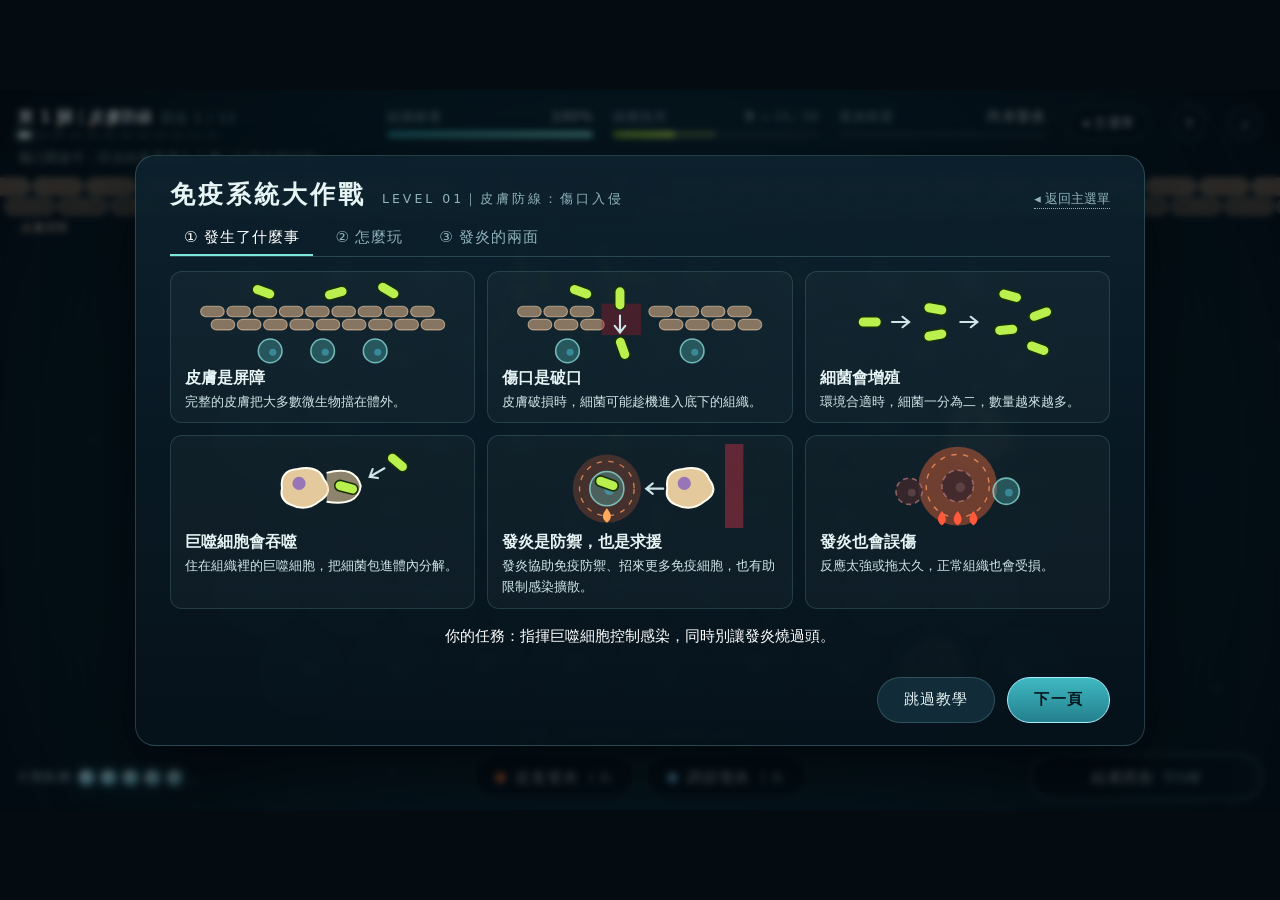
==== levels/01-skin-barrier.html @ 863d7318 "feat: Prototype v0.4 - Level 02 viral infection, main menu, MIT license - Add Level 02 (airway defen" ====
<!doctype html>
<html lang="zh-Hant-TW">
<head>
<meta charset="utf-8">
<meta name="viewport" content="width=device-width,initial-scale=1">
<title>免疫系統大作戰 Immune Wars · Prototype v0.2</title>
<style>
  :root{
    --ink:#e6f4f4; --dim:#8fb3ba; --line:rgba(150,220,225,.22);
    --tissue:#58c7c9; --bac:#b9f04e; --inf:#ff7a45; --mac:#ffeccb; --bad:#ff5d6c;
    --panel:rgba(8,22,32,.72);
  }
  *{box-sizing:border-box}
  html,body{margin:0;height:100%;background:#040b11;overflow:hidden;color:var(--ink);
    font-family:"PingFang TC","Noto Sans TC","Microsoft JhengHei",system-ui,sans-serif;
    -webkit-font-smoothing:antialiased;user-select:none}
  #stage{position:absolute;left:0;top:0;width:1280px;height:720px;transform-origin:0 0;overflow:hidden;
    background:#06121b}
  #cv{position:absolute;left:0;top:0;width:1280px;height:720px;display:block;transition:filter 1.4s ease}
  #stage.lost #cv{filter:grayscale(.85) brightness(.55) contrast(1.1)}
  #stage.won #cv{filter:saturate(1.25) brightness(1.12)}

  /* ---------- 頂部狀態列 ---------- */
  #top{position:absolute;left:18px;right:18px;top:10px;height:46px;display:flex;align-items:center;gap:22px;
    pointer-events:none}
  #top>*{pointer-events:auto}
  .lvl{display:flex;flex-direction:column;gap:5px;min-width:232px}
  .lvl b{font-size:15px;letter-spacing:.06em;font-weight:600}
  .lvl b span{color:var(--dim);font-weight:400;margin-left:8px;font-size:13px}
  #pips{display:flex;gap:4px;align-items:center}
  #pips i{width:13px;height:6px;border-radius:3px;background:rgba(150,220,225,.16);position:relative}
  #pips i.done{background:rgba(150,220,225,.5)}
  #pips i.now{background:#fff;box-shadow:0 0 8px #9ff}
  #pips i.rf::after{content:"+";position:absolute;left:3px;top:-13px;font:700 11px/1 system-ui;color:var(--mac)}
  #pips i.sc::after{content:"▬";position:absolute;left:1px;top:-12px;font:9px/1 system-ui;color:#c98d6b}
  .gauges{flex:1;display:flex;justify-content:flex-end;gap:20px}
  .g{width:206px}
  .g .row{display:flex;justify-content:space-between;align-items:baseline;font-size:12.5px;color:var(--dim);
    margin-bottom:5px;letter-spacing:.04em}
  .g .row em{font-style:normal;color:var(--ink);font-size:14px;font-variant-numeric:tabular-nums}
  .g .row em small{color:var(--dim);font-size:12px}
  .bar{height:7px;border-radius:4px;background:rgba(255,255,255,.08);position:relative;overflow:hidden}
  .bar s{position:absolute;left:0;top:0;bottom:0;border-radius:4px;transition:width .45s cubic-bezier(.2,.8,.2,1)}
  .bar u{position:absolute;top:0;bottom:0;border-radius:4px;opacity:.35;transition:all .45s}
  .bar b{position:absolute;top:-2px;bottom:-2px;width:2px;background:rgba(255,255,255,.55)}
  #gH s{background:linear-gradient(90deg,#2f9ea6,#7fe6dc)}
  #gB s,#gB u{background:linear-gradient(90deg,#7fbf2a,#d2ff63)}
  #gI s{background:linear-gradient(90deg,#ffb054,#ff5a3c)}
  .g.warn .row em{color:var(--bad)}
  .ic{width:34px;height:34px;border-radius:50%;border:1px solid var(--line);background:var(--panel);color:var(--ink);
    font-size:15px;cursor:pointer;display:grid;place-items:center}
  .ic:hover{border-color:#9ff}
  #fore{position:absolute;left:18px;top:60px;font-size:12.5px;color:var(--dim);letter-spacing:.03em;pointer-events:none;
    text-shadow:0 1px 3px #000}
  #fore .w{color:#ffb39a}

  /* ---------- 底部操作列 ---------- */
  #bottom{position:absolute;left:18px;right:18px;bottom:8px;height:50px;display:flex;align-items:center;gap:14px;
    pointer-events:none}
  #bottom>*{pointer-events:auto}
  #ap{display:flex;align-items:center;gap:7px;min-width:232px;font-size:12.5px;color:var(--dim);letter-spacing:.04em}
  #ap i{width:15px;height:15px;border-radius:50%;border:1.5px solid rgba(160,240,255,.5);transition:all .25s}
  #ap i.on{background:radial-gradient(circle at 35% 30%,#fff,#7fe9ff 60%,#2ba6c9);border-color:#cff;
    box-shadow:0 0 10px rgba(120,230,255,.8)}
  .acts{flex:1;display:flex;justify-content:center;gap:12px}
  button.act{height:46px;padding:0 20px;border-radius:23px;border:1px solid var(--line);background:var(--panel);
    color:var(--ink);font:inherit;font-size:15px;letter-spacing:.05em;cursor:pointer;display:flex;align-items:center;gap:9px;
    transition:transform .12s,border-color .2s,background .2s,opacity .2s;backdrop-filter:blur(6px)}
  button.act small{color:var(--dim);font-size:12px}
  button.act:hover:not(:disabled){transform:translateY(-2px)}
  button.act:disabled{opacity:.34;cursor:default}
  #bPro:hover:not(:disabled){border-color:var(--inf);background:rgba(120,40,16,.6)}
  #bCalm:hover:not(:disabled){border-color:#7fd0ff;background:rgba(18,60,100,.6)}
  #bEnd{min-width:232px;justify-content:center;border-color:rgba(160,240,255,.45)}
  #bEnd:hover:not(:disabled){border-color:#fff;background:rgba(30,80,100,.7)}
  #bEnd.pulse{animation:pulse 1.2s ease-in-out infinite}
  #bEnd.danger{border-color:var(--bad);color:#ffd0d4}
  @keyframes pulse{50%{box-shadow:0 0 18px rgba(140,240,255,.7)}}
  .dot{width:11px;height:11px;border-radius:50%}
  #hint{position:absolute;left:90px;right:90px;bottom:61px;text-align:center;font-size:13.5px;letter-spacing:.03em;line-height:1.5;
    pointer-events:none;opacity:0;transition:opacity .3s;text-shadow:0 1px 4px #000}
  #hint.on{opacity:1}
  #hint span{display:inline-block;background:rgba(6,18,27,.9);border:1px solid var(--line);padding:3px 16px;border-radius:14px}
  #hint b{color:#aef;font-weight:600}
  #hint .w{color:#ffb39a}
  #tip{position:absolute;pointer-events:none;background:rgba(5,14,21,.92);border:1px solid var(--line);
    border-radius:8px;padding:7px 11px;font-size:12.5px;line-height:1.65;display:none;white-space:nowrap;z-index:5}
  #tip b{color:#fff;font-weight:600}

  /* ---------- 開場／結算 ---------- */
  #ov{position:absolute;inset:0;display:none;place-items:center;background:rgba(3,9,14,.62);backdrop-filter:blur(3px);z-index:10}
  #ov.on{display:grid}
  .card{width:640px;max-height:660px;padding:34px 44px 30px;border-radius:20px;border:1px solid var(--line);
    background:linear-gradient(180deg,rgba(12,34,46,.94),rgba(6,18,27,.96));text-align:center;
    box-shadow:0 30px 80px rgba(0,0,0,.6)}
  .card h1{margin:0 0 4px;font-size:38px;letter-spacing:.14em;font-weight:700}
  .card h2{margin:0 0 18px;font-size:14px;letter-spacing:.3em;color:var(--dim);font-weight:400}
  .card p{margin:0 0 16px;font-size:15.5px;line-height:1.75;color:#cfe6e8}
  .card ul{list-style:none;margin:0 0 16px;padding:0;text-align:left;font-size:14px;line-height:1.6}
  .card li{padding:5px 0 5px 26px;position:relative;border-top:1px solid rgba(150,220,225,.1)}
  .card li::before{content:"";position:absolute;left:4px;top:15px;width:9px;height:9px;border-radius:50%;background:var(--tissue)}
  .card li.k2::before{background:var(--bac);border-radius:3px}
  .card li.k3::before{background:var(--inf);border-radius:0;transform:rotate(45deg)}
  .card .stats{display:flex;justify-content:center;gap:26px;margin:0 0 16px;font-size:13px;color:var(--dim)}
  .card .stats b{display:block;font-size:22px;color:var(--ink);font-weight:600;font-variant-numeric:tabular-nums}
  .card .note{font-size:12px;color:var(--dim);line-height:1.6;margin:0 0 18px}
  .card .stars{font-size:30px;letter-spacing:.2em;color:#ffd978;margin-bottom:6px;text-shadow:0 0 18px rgba(255,210,110,.6)}
  .card .stars i{font-style:normal;color:rgba(255,255,255,.14);text-shadow:none}
  .card.win h1{color:#aaf6e6;text-shadow:0 0 26px rgba(120,240,220,.5)}
  .card.lose h1{color:#ff9aa3}
  .card.brief{width:1010px;padding:22px 34px 22px;text-align:left}
  .brief .bh{display:flex;align-items:baseline;gap:16px;margin-bottom:10px}
  .brief h1{font-size:25px;margin:0;letter-spacing:.12em}
  .brief .bh span{font-size:12.5px;letter-spacing:.24em;color:var(--dim)}
  .tabs{display:flex;gap:8px;margin-bottom:14px;border-bottom:1px solid var(--line)}
  .tabs button{background:none;border:0;border-bottom:2px solid transparent;color:var(--dim);font:inherit;font-size:15px;padding:7px 14px;cursor:pointer;letter-spacing:.06em}
  .tabs button.on{color:#fff;border-bottom-color:#7fe6dc}
  .brief .body{min-height:392px}
  .grid3{display:grid;grid-template-columns:repeat(3,1fr);gap:12px}
  .mc{border:1px solid rgba(150,220,225,.16);border-radius:12px;padding:8px 14px 10px;background:rgba(255,255,255,.03)}
  .mc svg{display:block;width:100%;height:84px;margin-bottom:4px}
  .mc b{font-size:15.5px;font-weight:600}
  .mc b small{font-weight:400;color:var(--dim);margin-left:8px;font-size:12.5px}
  .mc p{font-size:13px;line-height:1.6;margin:3px 0 0;color:#cfe6e8}
  .mc.ok{border-color:rgba(255,170,90,.55)} .mc.bad{border-color:rgba(255,90,60,.7)}
  .brief .mc ul{margin:6px 0 0;font-size:13px;line-height:1.55}
  .brief .mc li{padding:3px 0 3px 16px;border:0}
  .brief .mc li::before{left:2px;top:11px;width:5px;height:5px;background:var(--dim)}
  .brief .lead{margin:14px 0 6px;font-size:15px;color:#fff;text-align:center}
  .brief .note{margin:8px 0 0;text-align:left}
  .rules{display:grid;grid-template-columns:1fr 1fr;gap:0 30px;font-size:13.5px;line-height:1.55}
  .rules div{display:flex;gap:12px;padding:6px 0;border-top:1px solid rgba(150,220,225,.1)}
  .rules b{flex:0 0 86px;color:#aef;font-weight:600}
  .rules span{color:#d6eaec}
  .brief .btns{margin-top:14px;justify-content:flex-end}
  .btns{display:flex;justify-content:center;gap:12px}
  .btns button{height:46px;padding:0 26px;border-radius:23px;border:1px solid var(--line);background:rgba(20,50,64,.8);
    color:var(--ink);font:inherit;font-size:15px;letter-spacing:.08em;cursor:pointer}
  .btns button.pri{background:linear-gradient(180deg,#3fb9c2,#23808d);border-color:#aef;color:#04161c;font-weight:600}
  .btns button:hover{filter:brightness(1.15)}
</style>
</head>
<body>
<div id="stage">
  <canvas id="cv" width="1280" height="720"></canvas>

  <div id="top">
    <div class="lvl">
      <b>第 1 關｜皮膚防線<span id="turnTxt">回合 1 / 12</span></b>
      <div id="pips"></div>
    </div>
    <div class="gauges">
      <div class="g" id="gH" title="組織健康：遊戲化的整體損傷預算，歸零即失敗；不代表實際存活的細胞比例。滿載菌落與過度發炎都會扣它。">
        <div class="row"><span>組織健康</span><em id="vH">100%</em></div>
        <div class="bar"><s></s></div>
      </div>
      <div class="g" id="gB" title="細菌負荷：戰場上的細菌總數。淡色部分是下回合預估。超過上限即失控。">
        <div class="row"><span>細菌負荷</span><em id="vB">0</em></div>
        <div class="bar"><u></u><s></s><b></b></div>
      </div>
      <div class="g" id="gI" title="發炎程度：尚未發炎時細菌可自由擴散、援軍不會來；適度發炎可圍堵細菌、強化吞噬、召集援軍；任何一格到 3 級即為過度，會傷害組織。">
        <div class="row"><span>發炎程度</span><em id="vI">平靜</em></div>
        <div class="bar"><s></s></div>
      </div>
    </div>
    <a href="../index.html" title="返回主選單" style="height:34px;padding:0 14px;border-radius:17px;border:1px solid var(--line);background:var(--panel);color:var(--ink);font-size:13px;letter-spacing:.05em;display:flex;align-items:center;text-decoration:none;white-space:nowrap">◂ 主選單</a>
    <button class="ic" id="bHelp" title="規則說明">?</button>
    <button class="ic" id="bMute" title="靜音（M）">♪</button>
  </div>
  <div id="fore"></div>

  <div id="hint"><span></span></div>
  <div id="tip"></div>

  <div id="bottom">
    <div id="ap"><span>行動點數</span></div>
    <div class="acts">
      <button class="act" id="bPro" title="1 點：選取的巨噬細胞所在與相鄰格，發炎各 +1 級"><span class="dot" style="background:var(--inf)"></span>促進發炎<small>1 點</small></button>
      <button class="act" id="bCalm"><span class="dot" style="background:#7fd0ff"></span>調節發炎<small>1 點</small></button>
    </div>
    <button class="act" id="bEnd">結束回合<small>空白鍵</small></button>
  </div>

  <div id="ov"><div class="card" id="card"></div></div>
</div>

<script>
'use strict';
/* =====================================================================
   免疫系統大作戰 Immune Wars — Prototype v0.2（Level 01 皮膚防線）
   單檔、離線、無外部相依。數值為娛樂性抽象模型，非真實生理數值。
   ===================================================================== */
const W=1280,H=720,COLS=9,ROWS=6,R=52,HW=Math.sqrt(3)*R,HH=1.5*R;
const OX=(W-HW*(COLS+0.5))/2+HW/2, OY=190;
const CFG={AP:5,TURNS:12,CAP:3,DIGEST:2,INFLUX:5,LOAD_MAX:30,SAFE:2,BUDGET:30,REINF:[3,6],MAX_MACS:4,WOUND_BAC:3,EXTRA:[3,4],EXTRA2:.5,INFLUX_N:1,MOVE:2,CALM:2};

/* ---------------- 規則層（純邏輯，不碰畫面） ---------------- */
function mulberry32(a){return function(){a|=0;a=a+0x6D2B79F5|0;let t=Math.imul(a^a>>>15,1|a);
  t=t+Math.imul(t^t>>>7,61|t)^t;return((t^t>>>14)>>>0)/4294967296}}
function buildTiles(){
  const ts=[];
  for(let r=0;r<ROWS;r++)for(let c=0;c<COLS;c++)
    ts.push({i:r*COLS+c,c,r,x:OX+c*HW+(r&1?HW/2:0),y:OY+r*HH,hp:3,bac:0,inf:0,wound:false,spreadTo:-1,nb:[],
      bv:[],seed:Math.random()*100,flash:0,dInf:0});
  for(const t of ts){
    const d=t.r&1?[[1,0],[-1,0],[1,-1],[0,-1],[1,1],[0,1]]:[[1,0],[-1,0],[0,-1],[-1,-1],[0,1],[-1,1]];
    for(const[dc,dr]of d){const c=t.c+dc,r=t.r+dr;if(c>=0&&c<COLS&&r>=0&&r<ROWS)t.nb.push(r*COLS+c);}
  }
  return ts;
}
function hexDist(a,b){const ax=a.c-(a.r-(a.r&1))/2,bx=b.c-(b.r-(b.r&1))/2,dx=ax-bx,dz=a.r-b.r;
  return Math.max(Math.abs(dx),Math.abs(dz),Math.abs(dx+dz));}
const load=S=>S.tiles.reduce((n,t)=>n+t.bac,0);
const health=S=>Math.max(0,1-S.dmg/CFG.BUDGET);
const macAt=(S,i)=>S.macs.find(m=>m.tile===i);
const area=(S,m)=>[m.tile,...S.tiles[m.tile].nb];
function makeMac(S,tile){const t=S.tiles[tile];
  return {id:S.nextId++,tile,stomach:0,x:t.x,y:t.y,path:[],ang:0,str:0,gulp:0,born:0,ph:Math.random()*10};}

function setup(seed){
  const rng=mulberry32(seed),tiles=buildTiles();
  const S={seed,rng,tiles,macs:[],turn:1,ap:CFG.AP,sel:-1,phase:'player',wounds:[],influxLeft:CFG.INFLUX,sealed:false,
    dmg:0,dmgBac:0,dmgInf:0,eaten:0,nextId:1,result:null,reinfEv:null,fc:null};
  const ri=(a,b)=>a+Math.floor(rng()*(b-a+1));
  // 兩種傷口型態：一道寬傷口，或左右兩處小傷口
  if(rng()<0.5){const c=ri(1,COLS-3);S.wounds=[c,c+1];}else S.wounds=[ri(0,2),ri(5,COLS-1)];
  for(const i of S.wounds){tiles[i].wound=true;tiles[i].bac=CFG.WOUND_BAC;}
  const near=tiles.filter(t=>!t.wound&&S.wounds.some(w=>hexDist(t,tiles[w])<=2)).map(t=>t.i);
  for(let k=near.length-1;k>0;k--){const j=Math.floor(rng()*(k+1));[near[k],near[j]]=[near[j],near[k]];}
  const extra=ri(CFG.EXTRA[0],CFG.EXTRA[1]);for(let k=0;k<extra;k++)tiles[near[k]].bac=rng()<CFG.EXTRA2?2:1;
  // 組織常駐的巨噬細胞：離感染區有一段距離
  const infected=tiles.filter(t=>t.bac>0);
  let cand=tiles.filter(t=>t.r>=2&&infected.every(b=>hexDist(t,b)>=2));
  const a=cand[Math.floor(rng()*cand.length)];S.macs.push(makeMac(S,a.i));
  cand=cand.filter(t=>hexDist(t,a)>=3);
  const b=cand[Math.floor(rng()*cand.length)];S.macs.push(makeMac(S,b.i));
  planSpreads(S);
  return S;
}
// 每回合開始時先決定「滿載菌落下回合往哪擴散」，並顯示給玩家
function planSpreads(S){
  for(const t of S.tiles){
    t.spreadTo=-1;if(!t.bac)continue;
    const c=t.nb.filter(j=>S.tiles[j].bac<3);if(!c.length)continue;
    const w=c.map(j=>{const n=S.tiles[j];return(n.bac===0?3:1)*(n.hp>0?2:1);});
    let x=S.rng()*w.reduce((p,q)=>p+q,0);
    for(let k=0;k<c.length;k++){x-=w[k];if(x<=0){t.spreadTo=c[k];break;}}
    if(t.spreadTo<0)t.spreadTo=c[c.length-1];
  }
}
function moveTargets(S,m){               // 1 點行動可移動最多 2 格
  const prev=new Map();if(S.ap<1)return prev;
  const occ=new Set(S.macs.filter(o=>o!==m).map(o=>o.tile));
  let fr=[m.tile];const seen=new Set(fr);
  for(let d=0;d<CFG.MOVE;d++){const nx=[];
    for(const i of fr)for(const j of S.tiles[i].nb)if(!seen.has(j)&&!occ.has(j)){seen.add(j);prev.set(j,i);nx.push(j);}
    fr=nx;}
  return prev;
}
function engulfTargets(S,m){
  if(S.ap<1||m.stomach>=CFG.CAP)return[];
  return area(S,m).filter(i=>S.tiles[i].bac>0);
}
function engulfCount(S,m,i){const t=S.tiles[i];return t.inf>0?Math.min(t.bac,CFG.CAP-m.stomach):1;}
function actMove(S,m,i){m.tile=i;S.ap--;}
function actEngulf(S,m,i){               // 發炎區：活化的巨噬細胞一口吞下整個菌落
  const t=S.tiles[i],n=engulfCount(S,m,i);
  t.bac-=n;m.stomach+=n;S.eaten+=n;S.ap--;return n;
}
function actPromote(S,m){for(const i of area(S,m)){const t=S.tiles[i];t.inf=Math.min(3,t.inf+1);}S.ap--;}
function actCalm(S,m){for(const i of area(S,m)){const t=S.tiles[i];t.inf=Math.max(0,t.inf-CFG.CALM);}S.ap--;}

// ---- 敵方階段：每個函式改動狀態並回傳事件，動畫層照事件播放 ----
function phaseDigest(S){const ev=[];for(const m of S.macs)if(m.stomach>0){const n=Math.min(CFG.DIGEST,m.stomach);m.stomach-=n;ev.push({mac:m.id,n});}return ev;}
const fullList=S=>S.tiles.filter(t=>t.bac===3).map(t=>t.i);
const growList=S=>S.tiles.filter(t=>t.bac>0&&t.bac<3).map(t=>t.i);
function phaseSpread(S){
  const ev=[];
  for(const t of S.tiles.filter(t=>t.bac===3)){
    if(t.inf>0){ev.push({from:t.i,blocked:true});continue;}      // 發炎圍堵
    if(t.spreadTo<0)continue;
    const to=S.tiles[t.spreadTo],m=macAt(S,to.i);
    if(m&&m.stomach<CFG.CAP){m.stomach++;S.eaten++;ev.push({from:t.i,to:to.i,mac:m.id});}  // 守在路上的巨噬細胞直接吞掉
    else if(to.bac<3){to.arrived=true;ev.push({from:t.i,to:to.i});}
  }
  for(const e of ev)if(e.to!==undefined&&!e.mac){const to=S.tiles[e.to];if(to.bac<3)to.bac++;else e.fail=true;}
  return ev;
}
function phaseGrow(S,list){const ev=[];for(const i of list){const t=S.tiles[i];if(t.bac<3){t.bac++;ev.push(i);}}return ev;}
function phaseInflux(S){
  const ev={list:[]};
  for(let k=0;k<CFG.INFLUX_N;k++){
    const w=S.tiles[S.wounds[(CFG.INFLUX-S.influxLeft+k)%S.wounds.length]],m=macAt(S,w.i),e={from:w.i,to:-1};
    if(m&&m.stomach<CFG.CAP){m.stomach++;S.eaten++;e.mac=m.id;}
    else{const tg=[w,...w.nb.map(j=>S.tiles[j])].find(t=>t.bac<3);if(tg){tg.bac++;e.to=tg.i;}}
    ev.list.push(e);
  }
  S.influxLeft--;if(S.influxLeft<=0){S.sealed=true;ev.sealed=true;}
  return ev;
}
function phaseInflame(S){                // 還有細菌的發炎區會持續升級；清乾淨的會消退
  const ev=[];
  for(const t of S.tiles)if(t.inf>0){
    if(t.bac>0){if(t.inf<3){t.inf++;ev.push({i:t.i,up:true});}}
    else{t.inf--;ev.push({i:t.i,up:false});}
  }
  return ev;
}
function phaseDamage(S,full){
  const ev=[],hit=(t,cause)=>{if(t.hp>0){t.hp--;S.dmg++;S[cause==='bac'?'dmgBac':'dmgInf']++;ev.push({i:t.i,n:1,cause});}};
  for(const i of full)if(S.tiles[i].bac===3)hit(S.tiles[i],'bac');                                   // 滿載菌落傷害所在組織
  for(const t of S.tiles)if(t.inf===3){hit(t,'inf');for(const j of t.nb)hit(S.tiles[j],'inf');}  // 過度發炎波及周圍
  return ev;
}
function runEnemy(S){
  const ev={};ev.digest=phaseDigest(S);const g=growList(S),full=fullList(S);ev.spread=phaseSpread(S);ev.grow=phaseGrow(S,g);
  ev.influx=S.influxLeft>0?phaseInflux(S):null;ev.inflame=phaseInflame(S);ev.damage=phaseDamage(S,full);return ev;
}
function advance(S){                     // 勝敗判定、進入下一回合、援軍
  const L=load(S);
  if(health(S)<=0)return S.result={win:false,why:'tissue'};
  if(L>=CFG.LOAD_MAX)return S.result={win:false,why:'overrun'};
  if(S.sealed&&L<=CFG.SAFE)return S.result={win:true};
  if(S.turn>=CFG.TURNS)return S.result={win:false,why:'timeout'};
  S.turn++;S.ap=CFG.AP;S.reinfEv=null;
  if(CFG.REINF.includes(S.turn)&&S.macs.length<CFG.MAX_MACS){
    // 援軍循著發炎訊號前來：前往發炎最強（其次細菌最多）的位置；沒有訊號就不會來
    let best=null,bs=-1;
    for(const t of S.tiles){if(t.inf<1||macAt(S,t.i))continue;
      const s=t.inf*100+t.bac*10+t.nb.reduce((n,j)=>n+S.tiles[j].bac,0);if(s>bs){bs=s;best=t;}}
    if(best){const m=makeMac(S,best.i);S.macs.push(m);S.reinfEv={tile:best.i,mac:m.id};}else S.reinfEv={tile:-1};
  }
  planSpreads(S);return null;
}
function cloneState(S){return{...S,tiles:S.tiles.map(t=>({...t})),macs:S.macs.map(m=>({...m})),rng:()=>.5,result:null};}

/* ---------------- 音效（程式生成） ---------------- */
let AC=null,muted=false;
try{muted=localStorage.getItem('iw_mute')==='1';}catch(e){}
function tone(f0,f1,dur,type,vol,delay){
  if(muted||!AC)return;const t=AC.currentTime+(delay||0),o=AC.createOscillator(),g=AC.createGain();
  o.type=type||'sine';o.frequency.setValueAtTime(f0,t);o.frequency.exponentialRampToValueAtTime(Math.max(20,f1),t+dur);
  g.gain.setValueAtTime(.0001,t);g.gain.exponentialRampToValueAtTime(vol||.1,t+.015);g.gain.exponentialRampToValueAtTime(.0001,t+dur);
  o.connect(g);g.connect(AC.destination);o.start(t);o.stop(t+dur+.03);
}
const SFX={
  select:()=>tone(520,780,.08,'triangle',.07), move:()=>tone(190,120,.2,'sine',.12),
  gulp:()=>{tone(320,90,.16,'sine',.2);tone(140,340,.12,'sine',.12,.15);},
  pop:(d)=>tone(700+Math.random()*300,1250,.06,'triangle',.05,d), spread:()=>tone(240,430,.22,'sawtooth',.03),
  hurt:()=>tone(110,52,.32,'triangle',.18), flare:()=>{tone(180,520,.35,'sawtooth',.045);tone(90,140,.35,'sine',.1);},
  calm:()=>{tone(700,350,.45,'sine',.09);tone(1050,525,.45,'sine',.04);}, deny:()=>tone(150,130,.1,'square',.035),
  turn:()=>tone(440,660,.12,'triangle',.06), arrive:()=>{tone(392,392,.18,'triangle',.1);tone(587,587,.3,'triangle',.1,.12);},
  seal:()=>tone(260,180,.4,'triangle',.1),
  win:()=>[523,659,784,1047,1319].forEach((f,i)=>tone(f,f,.55,'triangle',.11,i*.11)),
  lose:()=>[330,277,220,156].forEach((f,i)=>tone(f,f*.96,.75,'sine',.14,i*.3))
};

/* ---------------- 畫面層 ---------------- */
const $=id=>document.getElementById(id);
const stage=$('stage'),cv=$('cv'),ctx=cv.getContext('2d');
let G=null,T=0,scale=1,hover=-1,hoverAct=null,fx=[],parts=[],endT=0,started=false;
const seen=new Set();
const motes=Array.from({length:46},()=>({x:Math.random()*W,y:Math.random()*H,r:1+Math.random()*2.4,
  vx:(Math.random()-.5)*7,vy:(Math.random()-.5)*5,a:.05+Math.random()*.14}));
const wait=ms=>new Promise(r=>setTimeout(r,ms));
const ease=u=>u<.5?2*u*u:1-Math.pow(-2*u+2,2)/2;

function fit(){
  scale=Math.min(innerWidth/W,innerHeight/H);
  stage.style.transform=`translate(${(innerWidth-W*scale)/2}px,${(innerHeight-H*scale)/2}px) scale(${scale})`;
  const k=Math.min(3,scale*(devicePixelRatio||1));cv.width=Math.round(W*k);cv.height=Math.round(H*k);
  ctx.setTransform(cv.width/W,0,0,cv.height/H,0,0);
}
addEventListener('resize',fit);

const FONT='"PingFang TC","Noto Sans TC","Microsoft JhengHei",sans-serif';
// 提示佇列：每句至少停留一段時間，不會被下一句立刻蓋掉
let hq=[],hCur=null,hMin=0,hEnd=0,hShown=null,actPrev=null;
const tut={on:true,acts:0,last:''};
function hint(key,text,force){
  if(!force){if(seen.has(key))return false;seen.add(key);}
  if((hCur&&hCur.key===key)||hq.some(h=>h.key===key))return false;
  if(force)hq.unshift({key,text});else hq.push({key,text});
  if(hq.length>5)hq.length=5;
  return true;
}
function guideText(){               // 依目前局面給下一步建議；不是腳本，不限制任何操作
  if(!tut.on||!G||G.phase!=='player'||G.result)return'';
  const sel=G.macs.find(m=>m.id===G.sel);
  if(G.turn===1){
    if(G.ap===0)return'<b>⑦</b> 行動點數用完了：按右下「結束回合」（空白鍵），換細菌行動。';
    if(tut.last==='eat'&&G.macs.find(m=>m.id===G.sel)){}else if(G.ap<=2)return'<b>⑥</b> 結束前看預告：綠箭頭＝細菌擴散方向、紅色記號＝將受損的組織、上方「細菌負荷 a → b」＝下回合預估。點數還可以繼續用。';
    if(!sel)return tut.acts?'再點一個巨噬細胞繼續行動，或按「結束回合」。':'<b>①</b> 點選一個巨噬細胞（淡金色的大細胞）。';
    if(tut.last==='eat'&&sel)return`<b>⑤</b> 吞下去了！左下是剩餘行動點數；細胞上方的「${sel.stomach}/${CFG.CAP}」是體內容量，滿了要等回合結束消化。`;
    if(engulfTargets(G,sel).length)return'<b>④</b> 標著「吞」的細菌可以吞噬：點它（1 點）。';
    if(sel.stomach>=CFG.CAP)return'這個細胞吃飽了——換另一個巨噬細胞行動。';
    return`<b>②</b> 青色亮格＝可移動範圍（1 點最多 ${CFG.MOVE} 格）。<b>③</b> 往細菌聚集的地方靠近。`;
  }
  if(G.turn<=3&&!G.nPro){
    if(sel){const A=area(G,sel).map(i=>G.tiles[i]);
      if(A.some(t=>t.bac>0&&t.inf===0)&&A.reduce((n,t)=>n+t.bac,0)>=3)return'細菌聚在一起時可以「促進發炎」——把滑鼠移到按鈕上，先看範圍與預估效果。';}
    if(CFG.REINF.includes(G.turn+1))return'下回合援軍可以來，但需要發炎訊號指路：選一個靠近細菌的巨噬細胞，試試「促進發炎」。';
  }
  return'';
}
function hintTick(){
  const now=performance.now();
  if(hCur&&(now>hEnd||(hq.length&&now>hMin)))hCur=null;
  if(!hCur&&hq.length){hCur=hq.shift();hMin=now+2800;hEnd=now+7500;}
  const txt=actPrev?actPrev.html:hCur?hCur.text:guideText();
  if(txt!==hShown){hShown=txt;const h=$('hint');if(txt)h.firstElementChild.innerHTML=txt;h.classList.toggle('on',!!txt);}
}
// 促進／調節發炎的操作前預覽：在複本上先做一次，再用同一套回合結算比較前後
function calcActPrev(){
  actPrev=null;if(!hoverAct||!G||G.phase!=='player'||!G.fc)return;
  const pro=hoverAct==='pro',name=pro?'促進發炎':'調節發炎',m=G.macs.find(m=>m.id===G.sel);
  const eff=pro?'各 +1 級（最高 3）':`各 −${CFG.CALM} 級`;
  if(!m){actPrev={html:`<b>${name}</b>｜1 點｜先點選一個巨噬細胞：作用在它所在與相鄰的格子，${eff}`};return;}
  if(G.ap<1){actPrev={html:`<b>${name}</b>｜行動點數不足`};return;}
  const A=area(G,m),C=cloneState(G);(pro?actPromote:actCalm)(C,C.macs.find(o=>o.id===m.id));
  const f=forecastOf(C),b=G.fc,lv={},T0=i=>G.tiles[i],P=[`<b>${name}</b>｜1 點｜周圍 ${A.length} 格${eff}`];
  for(const i of A)lv[i]=[T0(i).inf,C.tiles[i].inf];
  if(pro){
    const nFull=A.filter(i=>T0(i).bac===3&&T0(i).inf===0).length,nEat=A.filter(i=>T0(i).bac>1&&T0(i).inf===0).length;
    if(!A.some(i=>T0(i).bac>0))P.push('範圍內沒有細菌，只能當援軍的路標');
    else{if(nFull)P.push(`圍堵 ${nFull} 個滿載菌落`);if(nEat)P.push(`${nEat} 個菌落可一次吞到容量上限`);}
    if(b.reinf===-1&&f.reinf>=0)P.push('援軍下回合會循訊號抵達');
  }else{
    if(!A.some(i=>T0(i).inf>0))P.push('周圍沒有發炎可調節');
    const nRel=A.filter(i=>T0(i).bac===3&&T0(i).inf>0&&C.tiles[i].inf===0).length;
    if(nRel)P.push(`<span class="w">${nRel} 個滿載菌落將恢復擴散</span>`);
    if(b.reinf>=0&&f.reinf===-1)P.push('<span class="w">援軍將失去路標</span>');
  }
  P.push(`回合結束預估組織損傷 ${b.dB+b.dI} → ${f.dB+f.dI}`);
  if(f.dI>b.dI)P.push(`<span class="w">⚠ 過度發炎損傷 +${f.dI-b.dI}</span>`);
  else if(pro&&A.some(i=>T0(i).bac>0))P.push('細菌沒清掉會每回合升 1 級，到 3 級就傷組織');
  actPrev={html:P.join('｜'),lv};
}

// ---- 細菌的視覺個體 ----
function addBv(t,from){
  const sib=t.bv[t.bv.length-1],s=from||(sib?{x:sib.x,y:sib.y}:{x:t.x,y:t.y});
  if(!from&&sib)sib.st=1;                       // 分裂：母細胞先拉長
  t.bv.push({x:s.x,y:s.y,rot:Math.random()*6.28,ph:Math.random()*10,s:from?1:.45,st:from?0:1,k:from?3.6:6});
}
function slot(t,k,n){
  const hasM=G.macs.some(m=>m.tile===t.i),rad=hasM?35:(n===1?0:17),a=-Math.PI/2+k*(6.283/n)+t.seed;
  return{x:t.x+Math.cos(a)*rad,y:t.y+Math.sin(a)*rad};
}
function burst(x,y,n,col,sp,r){for(let k=0;k<n;k++){const a=Math.random()*6.28,v=(sp||90)*(.4+Math.random()*.8);
  parts.push({x,y,vx:Math.cos(a)*v,vy:Math.sin(a)*v,life:0,max:.45+Math.random()*.4,col,r:(r||2.4)*(.6+Math.random()*.8)});}}
const ring=(x,y,col,r1,dur)=>fx.push({type:'ring',x,y,col,r0:12,r1:r1||R,t:0,dur:dur||.55});
const ftext=(x,y,str,col)=>fx.push({type:'text',x,y,str,col,t:0,dur:1.1});
function startGulp(m,rods,tx,ty,label){fx.push({type:'gulp',m,rods,tx,ty,label,t:0,dur:.52});}

// ---- 玩家行動（包一層回饋） ----
function forecastOf(S){
  const C=cloneState(S),ev=runEnemy(C),dmg={},infT={};let dB=0,dI=0;
  for(const d of ev.damage){dmg[d.i]=(dmg[d.i]||0)+d.n;if(d.cause==='inf'){infT[d.i]=1;dI+=d.n;}else dB+=d.n;}
  const res=advance(C);
  return{dmg,infT,dB,dI,load:load(C),res,reinf:C.reinfEv?C.reinfEv.tile:null};
}
function refresh(){G.fc=forecastOf(G);hud();}
function afterAction(){
  if(G.sealed&&load(G)===0){G.result={win:true};return finish();}
  refresh();
  if(G.ap===0)hint('ap0','行動點數用完了——按「結束回合」，細菌接著行動。');
}
function uiEngulf(m,i){
  const t=G.tiles[i],n=actEngulf(G,m,i),rods=t.bv.splice(t.bv.length-n,n);
  const cx=rods.reduce((s,r)=>s+r.x,0)/n,cy=rods.reduce((s,r)=>s+r.y,0)/n;
  startGulp(m,rods,cx,cy,'吞噬 ×'+n);tut.acts++;tut.last=tut.ate?'':'eat';tut.ate=1;
  hint('engulf',`吞噬作用：巨噬細胞把細菌包進體內分解。每個細胞最多裝 ${CFG.CAP} 隻，回合結束消化 ${CFG.DIGEST} 隻。`);
  if(n>1)hint('activated','遊戲設定：發炎區裡的巨噬細胞被活化，一次可以吞到容量上限。');
  if(m.stomach>=CFG.CAP)hint('full','這個巨噬細胞吃飽了，要等消化後才能再吞噬。');
  afterAction();
}
function uiMove(m,i,prev){
  const path=[];for(let j=i;j!==m.tile;j=prev.get(j))path.unshift({x:G.tiles[j].x,y:G.tiles[j].y});
  m.path.push(...path);actMove(G,m,i);SFX.move();tut.acts++;tut.last='move';afterAction();
}
function uiPromote(){
  const m=G.macs.find(m=>m.id===G.sel);if(!canAct())return;
  if(!m){SFX.deny();return hint('needsel','先點選一個巨噬細胞，再下達指令。',true);}
  actPromote(G,m);G.nPro++;tut.acts++;tut.last='pro';SFX.flare();ring(m.x,m.y,'255,130,70',R*2.1,.7);
  for(const i of area(G,m))burst(G.tiles[i].x,G.tiles[i].y,4,'255,140,80',50,2);
  hint('promote','發炎啟動：區內細菌被圍堵、吞噬更強，也是援軍的路標。但細菌沒清掉，發炎每回合升 1 級——到 3 級就會傷害組織。');
  afterAction();
}
function uiCalm(){
  const m=G.macs.find(m=>m.id===G.sel);if(!canAct())return;
  if(!m){SFX.deny();return hint('needsel','先點選一個巨噬細胞，再下達指令。',true);}
  if(!area(G,m).some(i=>G.tiles[i].inf>0)){SFX.deny();return hint('nocalm','這個巨噬細胞周圍沒有發炎可以調節。',true);}
  actCalm(G,m);tut.acts++;tut.last='calm';SFX.calm();ring(m.x,m.y,'130,210,255',R*2.1,.8);
  hint('calm',`調節發炎：周圍發炎降 ${CFG.CALM} 級。降到 0 級的格子，細菌又能擴散了。`);
  afterAction();
}
const canAct=()=>G&&G.phase==='player'&&!G.result&&G.ap>0;

async function endTurn(){
  if(!G||G.phase!=='player'||G.result)return;
  const my=G;G.phase='enemy';G.sel=-1;hud();SFX.turn();
  const alive=()=>G===my;let taught=false;
  const Hn=(...a)=>{if(hint(...a))taught=true;},Wt=ms=>{const x=taught?2000:0;taught=false;return wait(ms+x);};
  const dg=phaseDigest(G);
  for(const e of dg){const m=G.macs.find(m=>m.id===e.mac);burst(m.x,m.y,5,'190,255,160',40,1.8);}
  await Wt(dg.length?320:80);if(!alive())return;
  // 擴散
  const g=growList(G),full=fullList(G),sp=phaseSpread(G);let any=false;
  for(const e of sp){
    const s=G.tiles[e.from];
    if(e.blocked){ring(s.x,s.y,'255,150,90',R*.95,.5);Hn('blocked','遊戲設定：發炎區的細菌無法向外擴散。（真實的發炎是「有助限制」感染，不保證完全擋住。）');continue;}
    any=true;if(s.bv.length)s.bv[s.bv.length-1].st=1;
    if(e.mac){const m=G.macs.find(m=>m.id===e.mac);startGulp(m,[{x:s.x,y:s.y,rot:0,ph:0,s:1,st:0}],s.x,s.y,'攔截 ×1');
      Hn('sentinel','守在擴散路線上的巨噬細胞，會直接吞掉闖進來的細菌。');}
    else if(!e.fail){addBv(G.tiles[e.to],{x:s.x,y:s.y});ring(G.tiles[e.to].x,G.tiles[e.to].y,'190,240,80',R*.8,.6);}
  }
  if(any){SFX.spread();Hn('spread','滿 3 隻的菌落會向鄰近組織擴散，並損傷它所在的組織。');}
  hud();await Wt(sp.length?620:60);if(!alive())return;
  // 分裂增殖
  const gr=phaseGrow(G,g);
  gr.forEach((i,k)=>{addBv(G.tiles[i]);if(k<4)SFX.pop(k*.05);});
  if(gr.length)Hn('divide','細菌在條件合適的組織裡，一分為二不斷增殖。');
  hud();await Wt(gr.length?560:60);if(!alive())return;
  // 傷口湧入
  if(G.influxLeft>0){
    const iv=phaseInflux(G);
    for(const e of iv.list){const w=G.tiles[e.from],from={x:w.x,y:92};
      if(e.mac)startGulp(G.macs.find(m=>m.id===e.mac),[{x:from.x,y:from.y,rot:1.57,ph:0,s:1,st:0}],from.x,from.y);
      else if(e.to>=0)addBv(G.tiles[e.to],from);}
    if(iv.sealed){for(const wi of G.wounds)ftext(G.tiles[wi].x,104,'傷口結痂','230,180,140');SFX.seal();Hn('seal','血塊封住了傷口，暫時擋住新的細菌。現在把剩下的清乾淨！');}
    hud();await Wt(520);if(!alive())return;
  }
  // 發炎變化
  const inf=phaseInflame(G);
  for(const e of inf)if(e.up){const t=G.tiles[e.i];ring(t.x,t.y,'255,120,70',R*.9,.5);}
  hud();await Wt(inf.length?420:40);if(!alive())return;
  // 組織損傷
  const dm=phaseDamage(G,full),acc={};
  for(const e of dm){acc[e.i]=(acc[e.i]||0)+1;if(e.cause==='inf')acc['c'+e.i]=1;}
  for(const k in acc){if(k[0]==='c')continue;const t=G.tiles[k];t.flash=1;burst(t.x,t.y,7,acc['c'+k]?'255,110,70':'200,90,110',70,2.6);
    ftext(t.x,t.y-18,'−'+acc[k],acc['c'+k]?'255,150,110':'255,120,140');}
  if(dm.length){SFX.hurt();
    if(dm.some(e=>e.cause==='inf'))Hn('over','過度發炎！免疫反應太強，連周圍的正常組織也被波及。用「調節發炎」降溫。',true);
    else Hn('toxin','組織受損：滿載的菌落正在損傷它所在的組織。');}
  hud();await Wt(dm.length?650:120);if(!alive())return;
  if(advance(G))return finish();
  G.phase='player';tut.last='';if(G.turn>3)tut.on=false;
  if(G.reinfEv){
    if(G.reinfEv.tile>=0){const m=G.macs.find(m=>m.id===G.reinfEv.mac);ring(m.x,m.y,'255,236,200',R*1.5,.8);
      ftext(m.x,m.y-46,'援軍抵達','255,236,200');SFX.arrive();
      Hn('reinf','援軍抵達！血液中的單核球循著發炎訊號進入組織，成為新的巨噬細胞。',true);}
    else{G.reinfMiss++;SFX.deny();Hn('noreinf','沒有發炎訊號——援軍不知道該往哪裡去，這次沒有來。',true);}
  }
  refresh();
}
function finish(){
  G.phase='over';G.sel=-1;endT=T;hud();
  const r=G.result;stage.classList.add(r.win?'won':'lost');
  if(r.win)SFX.win();else SFX.lose();
  setTimeout(()=>{if(G&&G.result===r)showEnd();},r.win?1900:2100);
}

// ---- HUD ----
function hud(){
  if(!G)return;
  const L=load(G),hp=health(G),I=G.tiles.reduce((n,t)=>n+t.inf,0),over=G.tiles.some(t=>t.inf===3);
  $('turnTxt').textContent=`回合 ${G.turn} / ${CFG.TURNS}`;
  $('pips').innerHTML=Array.from({length:CFG.TURNS},(_,k)=>{const n=k+1;
    return`<i class="${n<G.turn?'done':n===G.turn?'now':''}${CFG.REINF.includes(n)?' rf':''}${n===CFG.INFLUX?' sc':''}" title="${
      CFG.REINF.includes(n)?'援軍可在此回合抵達':n===CFG.INFLUX?'此回合結束時傷口結痂':'回合 '+n}"></i>`}).join('');
  $('vH').textContent=Math.round(hp*100)+'%';$('gH').querySelector('s').style.width=hp*100+'%';
  $('gH').classList.toggle('warn',hp<.35);
  const fl=G.fc&&G.phase==='player'?G.fc.load:L;
  $('vB').innerHTML=G.phase==='player'&&fl!==L?`${L} <small>→ ${fl}／${CFG.LOAD_MAX}</small>`:`${L} <small>／${CFG.LOAD_MAX}</small>`;
  const gb=$('gB');gb.querySelector('s').style.width=Math.min(100,L/CFG.LOAD_MAX*100)+'%';
  gb.querySelector('u').style.width=Math.min(100,fl/CFG.LOAD_MAX*100)+'%';
  gb.querySelector('b').style.left=CFG.SAFE/CFG.LOAD_MAX*100+'%';
  gb.classList.toggle('warn',fl>=CFG.LOAD_MAX*.75);
  $('vI').textContent=over?'過度！':I===0?(L>0?'尚未發炎':'平靜'):'適度';$('gI').querySelector('s').style.width=Math.min(100,I/21*100)+'%';
  $('gI').classList.toggle('warn',over);
  $('ap').innerHTML='<span>行動點數</span>'+Array.from({length:CFG.AP},(_,k)=>`<i class="${k<G.ap?'on':''}"></i>`).join('');
  const pl=G.phase==='player',m=G.macs.find(m=>m.id===G.sel);
  $('bPro').disabled=!(pl&&G.ap>0);
  $('bCalm').disabled=!(pl&&G.ap>0&&(!m||area(G,m).some(i=>G.tiles[i].inf>0)));
  const be=$('bEnd');be.disabled=!pl;be.classList.toggle('pulse',pl&&G.ap===0);
  const f=[];let bad='';
  if(pl&&G.fc){
    if(!G.sealed)f.push(`傷口開放中：回合結束再湧入 1 隻（${G.influxLeft} 回合後結痂）`);
    if(G.fc.reinf!==null)f.push(G.fc.reinf>=0?'下回合援軍抵達發炎最強處':'<span class="w">下回合援軍可來，但目前沒有發炎訊號指路</span>');
    const r=G.fc.res;
    if(r&&!r.win)bad={tissue:'組織將損傷殆盡',overrun:'感染將失控',timeout:'這是最後一回合，感染仍未受控'}[r.why];
    if(bad)f.push(`<span class="w">⚠ 就這樣結束回合：${bad}</span>`);
  }
  be.classList.toggle('danger',!!bad);
  $('fore').innerHTML=f.join('　·　');
  calcActPrev();
}

// ---- 輸入 ----
function tileAt(e){
  const b=stage.getBoundingClientRect(),x=(e.clientX-b.left)/scale,y=(e.clientY-b.top)/scale;
  let best=-1,bd=R*.98;
  if(G)for(const t of G.tiles){const d=Math.hypot(t.x-x,t.y-y);if(d<bd){bd=d;best=t.i;}}
  return{i:best,x,y};
}
cv.addEventListener('mousemove',e=>{
  const p=tileAt(e);hover=p.i;const tip=$('tip');
  if(!G||hover<0||G.phase==='over'){tip.style.display='none';cv.style.cursor='default';return;}
  const t=G.tiles[hover],m=macAt(G,hover),sel=G.macs.find(m=>m.id===G.sel),L=[];
  let act='';
  if(sel&&G.phase==='player'&&!(m&&m!==sel)){
    if(engulfTargets(G,sel).includes(hover)){const n=engulfCount(G,sel,hover);
      act=`<b>吞噬 ${n} 隻</b>（1 點）`+(t.inf>0&&n<t.bac?`｜容量只剩 ${CFG.CAP-sel.stomach}`:t.inf>0&&n>1?'｜發炎區加成':'');}
    else if(moveTargets(G,sel).has(hover))act='<b>移動</b>（1 點）';
  }
  if(act)L.push(act);
  if(m)L.push(`巨噬細胞｜體內 ${m.stomach}/${CFG.CAP}${m.stomach>=CFG.CAP?'（飽了）':''}，回合結束消化 ${CFG.DIGEST} 隻`);
  if(t.bac)L.push(`細菌 ×${t.bac}｜`+(t.bac===3?(t.inf>0?'被發炎圍堵（遊戲設定），仍在損傷組織':'回合結束時擴散，並損傷組織'):'回合結束時分裂'));
  if(t.inf)L.push([,'發炎 1 級｜圍堵細菌、強化吞噬','發炎 2 級｜圍堵細菌、強化吞噬','發炎 3 級（過度）｜每回合損傷這格與周圍組織'][t.inf]+
    (t.inf<3?(t.bac>0?(t.inf===2?'；<span style="color:#ffb39a">細菌還在，回合結束升到 3 級並傷組織</span>':'；細菌還在就會升級'):'；沒有細菌，回合結束消退 1 級'):''));
  if(t.hp<3)L.push(['組織已壞死','組織嚴重受損','組織受損'][t.hp]);
  if(t.wound)L.push(G.sealed?'已結痂的傷口':'傷口｜細菌的入口');
  cv.style.cursor=(act||(m&&G.phase==='player'))?'pointer':'default';
  if(!L.length){tip.style.display='none';return;}
  tip.innerHTML=L.join('<br>');tip.style.display='block';
  tip.style.left=Math.min(W-330,p.x+18)+'px';tip.style.top=Math.min(H-150,p.y+16)+'px';
});
cv.addEventListener('mouseleave',()=>{hover=-1;$('tip').style.display='none';});
cv.addEventListener('click',e=>{
  if(!G||G.phase!=='player'||G.result)return;
  const i=tileAt(e).i;if(i<0){G.sel=-1;return hud();}
  const sel=G.macs.find(m=>m.id===G.sel),m=macAt(G,i);
  if(m&&m!==sel){G.sel=m.id;SFX.select();hud();return;}
  if(!sel){if(G.tiles[i].bac)hint('needsel','先點選一個巨噬細胞，再下達指令。',true);return;}
  if(engulfTargets(G,sel).includes(i))return uiEngulf(sel,i);
  if(m===sel){if(G.tiles[i].bac&&sel.stomach>=CFG.CAP){SFX.deny();hint('full','這個巨噬細胞吃飽了，要等消化後才能再吞噬。',true);}return;}
  const prev=moveTargets(G,sel);
  if(prev.has(i))return uiMove(sel,i,prev);
  SFX.deny();
  if(G.ap<1)hint('ap0','行動點數用完了——按「結束回合」，細菌接著行動。',true);
  else if(G.tiles[i].bac&&sel.stomach>=CFG.CAP)hint('full','這個巨噬細胞吃飽了，要等消化後才能再吞噬。',true);
});
$('bPro').onclick=uiPromote;$('bCalm').onclick=uiCalm;$('bEnd').onclick=endTurn;
for(const[id,a]of[['bPro','pro'],['bCalm','calm']]){$(id).onmouseenter=()=>{hoverAct=a;calcActPrev();};$(id).onmouseleave=()=>{hoverAct=null;actPrev=null;};}
function setMute(v){muted=v;$('bMute').textContent=v?'×':'♪';$('bMute').style.opacity=v?.55:1;try{localStorage.setItem('iw_mute',v?'1':'0');}catch(e){}}
$('bMute').onclick=()=>setMute(!muted);$('bHelp').onclick=()=>showBrief(1,true);
addEventListener('keydown',e=>{
  if(e.key==='m'||e.key==='M')setMute(!muted);
  if(e.code==='Space'){e.preventDefault();if(!$('ov').classList.contains('on'))endTurn();}
});

// ---- 開場與結算 ----
// 戰前簡報：三頁（原理／規則／發炎），所有數值直接取自 CFG
const sRod=(x,y,r)=>`<g transform="translate(${x} ${y}) rotate(${r||0})"><rect x="-9" y="-4" width="18" height="8" rx="4" fill="#b9f04e" stroke="#17300a" stroke-width="1.2"/></g>`;
const sSkin=gap=>{let o='';for(let row=0;row<2;row++)for(let k=0;k<9;k++){const x=-8+k*20+(row?8:0);if(gap&&x>50&&x<86)continue;
  o+=`<rect x="${x}" y="${20+row*10}" width="18" height="8" rx="4" fill="rgba(214,172,132,.6)" stroke="rgba(245,212,176,.6)" stroke-width=".8"/>`;}return o;};
const sCell=(x,y,r,dead)=>`<circle cx="${x}" cy="${y}" r="${r}" fill="${dead?'rgba(60,40,45,.85)':'rgba(92,208,206,.3)'}" stroke="${dead?'rgba(170,115,115,.8)':'rgba(150,236,232,.7)'}" stroke-width="1.2" ${dead?'stroke-dasharray="4 3"':''}/><circle cx="${x+2}" cy="${y+1}" r="${r*.3}" fill="${dead?'rgba(120,90,90,.5)':'rgba(70,170,190,.6)'}"/>`;
const sMac=(x,y)=>`<path d="M${x-16} ${y} q-2 -14 12 -15 q16 -3 20 8 q8 10 -4 17 q-10 8 -22 2 q-8 -4 -6 -12z" fill="rgba(246,216,166,.92)" stroke="#fffcf0" stroke-width="1.5"/><circle cx="${x-3}" cy="${y-4}" r="5" fill="rgba(132,96,190,.8)"/>`;
const sFlame=(x,y,c)=>`<path d="M${x} ${y-9} q6 7 0 11 q-6 -4 0 -11z" fill="${c||'#ffaa5a'}"/>`;
const sArr=(x,y,r)=>`<g transform="translate(${x} ${y}) rotate(${r||0})"><path d="M-7 0h11M1 -4l5 4l-5 4" fill="none" stroke="#cfe6e8" stroke-width="1.6" stroke-linecap="round"/></g>`;
const sGlow=(x,y,r,a)=>`<circle cx="${x}" cy="${y}" r="${r}" fill="rgba(255,110,60,${a})"/><circle cx="${x}" cy="${y}" r="${r*.8}" fill="none" stroke="rgba(255,150,90,.8)" stroke-dasharray="4 5"/>`;
const svg=inner=>`<svg viewBox="0 0 170 64">${inner}</svg>`;
function briefMed(){
  const C=[
   ['皮膚是屏障','完整的皮膚把大多數微生物擋在體外。',sRod(40,9,20)+sRod(95,10,-15)+sRod(135,8,30)+sSkin(false)+sCell(45,54,9)+sCell(85,54,9)+sCell(125,54,9)],
   ['傷口是破口','皮膚破損時，細菌可能趁機進入底下的組織。',sRod(40,9,20)+sSkin(true)+`<rect x="56" y="18" width="30" height="24" fill="rgba(150,25,40,.4)"/>`+sRod(70,14,90)+sArr(70,34,90)+sRod(72,52,70)+sCell(30,54,9)+sCell(125,54,9)],
   ['細菌會增殖','環境合適時，細菌一分為二，數量越來越多。',sRod(18,32)+sArr(42,32)+sRod(68,22,10)+sRod(68,42,-10)+sArr(94,32)+sRod(125,12,15)+sRod(148,26,-20)+sRod(122,38,-5)+sRod(146,52,20)],
   ['巨噬細胞會吞噬','住在組織裡的巨噬細胞，把細菌包進體內分解。',sMac(70,34)+`<path d="M88 22 q22 -6 26 10 q-2 16 -26 12" fill="rgba(246,216,166,.55)" stroke="#fffcf0" stroke-width="1.5"/>`+sRod(103,33,15)+sRod(142,14,40)+sArr(126,22,150)],
   ['發炎是防禦，也是求援','發炎協助免疫防禦、招來更多免疫細胞，也有助限制感染擴散。',sGlow(60,34,26,.22)+sCell(60,34,13)+sRod(60,30,20)+sFlame(60,58)+`<rect x="150" y="0" width="14" height="64" fill="rgba(200,50,70,.45)"/>`+sMac(122,34)+sArr(96,34,180)],
   ['發炎也會誤傷','反應太強或拖太久，正常組織也會受損。',sGlow(85,32,30,.4)+sCell(85,32,12,true)+sCell(48,36,10,true)+sCell(122,36,10)+sFlame(73,60,'#ff5a3c')+sFlame(85,60,'#ff5a3c')+sFlame(97,60,'#ff5a3c')]];
  return`<div class="grid3">${C.map(c=>`<div class="mc">${svg(c[2])}<b>${c[0]}</b><p>${c[1]}</p></div>`).join('')}</div>
  <p class="lead">你的任務：指揮巨噬細胞控制感染，同時別讓發炎燒過頭。</p>`;
}
function briefRules(){
  const c=CFG,R=[
   ['行動點數',`每回合 ${c.AP} 點，所有巨噬細胞共用，不能留到下回合。`],
   ['選取與移動',`點巨噬細胞選取；青色亮格是可移動範圍，1 點最多走 ${c.MOVE} 格。`],
   ['吞噬',`標著「吞」的細菌（腳下或相鄰格）可吞噬，1 點吞 1 隻。`],
   ['容量與消化',`每個巨噬細胞體內最多 ${c.CAP} 隻，回合結束消化 ${c.DIGEST} 隻；滿了就不能再吞。`],
   ['細菌增殖',`回合結束時，每個菌落 +1 隻（一格最多 3 隻）。`],
   ['細菌擴散',`回合開始時已滿 3 隻的菌落，回合結束會往綠色箭頭方向擴散 1 隻，並損傷所在組織。`],
   ['促進發炎',`1 點：選取細胞所在與相鄰格，發炎各 +1 級（最高 3 級）。`],
   ['調節發炎',`1 點：同樣範圍，發炎各 −${c.CALM} 級。`],
   ['發炎的效果',`1 級以上：該格細菌無法擴散，吞噬時一次吞到容量上限。還有細菌的發炎格每回合 +1 級，沒有細菌則 −1 級。到 3 級：每回合損傷該格與相鄰格。`],
   ['援軍',`第 ${c.REINF.join('、')} 回合開始時各來 1 個（場上最多 ${c.MAX_MACS} 個），前往發炎最強的格子；場上沒有發炎，援軍就不會來。`],
   ['傷口',`前 ${c.INFLUX} 個回合，每回合結束再湧入 ${c.INFLUX_N} 隻；第 ${c.INFLUX} 回合結束時結痂，不再湧入。`],
   ['站位攔截',`細菌擴散或湧入的那一格若站著還有容量的巨噬細胞，會被直接吞掉。`],
   ['勝利',`傷口結痂後，回合結束時細菌剩 ${c.SAFE} 隻以下（或全部清光）。`],
   ['失敗',`組織健康歸零、細菌達 ${c.LOAD_MAX} 隻，或 ${c.TURNS} 回合用完仍未控制。`]];
  return`<div class="rules">${R.map(r=>`<div><b>${r[0]}</b><span>${r[1]}</span></div>`).join('')}</div>
  <p class="note">「組織健康」是遊戲化的整體損傷預算（累計 ${c.BUDGET} 點損傷歸零），不代表實際存活的細胞比例。回合結束前，戰場上會預先標出細菌的擴散方向與將受損的組織。</p>`;
}
function briefInf(){
  const tile=(n,dead)=>svg(sGlow(85,28,n?16+n*5:0,n*.13)+sCell(85,28,14,dead)+(n?'':sRod(60,50,20)+sArr(42,50,180)+sRod(110,50,-20)+sArr(128,50))+
    Array.from({length:n},(_,k)=>sFlame(85+(k-(n-1)/2)*12,60,n===3?'#ff5a3c':'#ffaa5a')).join(''));
  return`<div class="grid3">
   <div class="mc">${tile(0)}<b>發炎不足<small>0 級</small></b><ul><li>細菌可以自由擴散。</li><li>巨噬細胞沒有活化加成，一次只吞 1 隻。</li><li>沒有訊號指路，援軍不會來。</li></ul></div>
   <div class="mc ok">${tile(2)}<b>適度發炎<small>1～2 級</small></b><ul><li>把該格的細菌圍堵在原地。</li><li>吞噬時一次吞到容量上限。</li><li>援軍會前往發炎最強的位置。</li></ul></div>
   <div class="mc bad">${tile(3,true)}<b>過度發炎<small>3 級</small></b><ul><li>每回合損傷該格與周圍的正常組織。</li><li>即使細菌快清光了，也可能因為組織損傷而失敗。</li><li>用「調節發炎」降溫，或趕快把細菌清掉。</li></ul></div>
  </div>
  <p class="lead">關鍵：只要格子裡還有細菌，發炎就會每回合自動升 1 級。促進發炎等於啟動倒數——在它升到 3 級之前把細菌清掉。</p>
  <p class="note">怎麼看：格子下方的火苗數＝發炎等級。把滑鼠移到「促進發炎／調節發炎」按鈕上，會先顯示作用範圍、每格等級變化，以及回合結束的預估組織損傷。<br>
  發炎等級、擴散阻擋、吞噬加成與援軍回合，都是遊戲化的抽象模型，不是人體的固定數值或必然結果；真實的發炎有助限制感染，但不保證完全擋住細菌。遊戲裡的操作也不是現實中的醫療處置。</p>`;
}
function showBrief(page,inGame){
  const pages=[briefMed,briefRules,briefInf],last=page===pages.length-1;
  let old=false;try{old=localStorage.getItem('iw_brief')==='1';}catch(e){}
  $('card').className='card brief';
  $('card').innerHTML=`<div class="bh"><h1>免疫系統大作戰</h1><span>LEVEL 01｜皮膚防線：傷口入侵</span><a href="../index.html" style="margin-left:auto;color:var(--dim);font-size:13px;text-decoration:none;border-bottom:1px dotted var(--dim)">◂ 返回主選單</a></div>
  <div class="tabs">${['① 發生了什麼事','② 怎麼玩','③ 發炎的兩面'].map((t,k)=>`<button data-p="${k}" class="${k===page?'on':''}">${t}</button>`).join('')}</div>
  <div class="body">${pages[page]()}</div>
  <div class="btns">${inGame?'':`<button id="skip" class="${old?'pri':''}">${old?'直接開始（已看過）':'跳過教學'}</button>`}
   ${page>0?'<button id="prev">上一頁</button>':''}${last?'':`<button id="next" class="${inGame||old?'':'pri'}">下一頁</button>`}
   ${last||inGame?`<button class="${last&&old?'':'pri'}" id="go">${inGame?(G.result?'回到結算':'回到戰場'):'開始戰鬥'}</button>`:''}</div>`;
  $('ov').classList.add('on');
  $('card').querySelectorAll('.tabs button').forEach(b=>b.onclick=()=>showBrief(+b.dataset.p,inGame));
  const on=(id,f)=>{const e=$(id);if(e)e.onclick=f;};
  on('prev',()=>showBrief(page-1,inGame));on('next',()=>showBrief(page+1,inGame));on('skip',closeBrief);on('go',closeBrief);
}
function closeBrief(){
  if(!AC){try{AC=new (window.AudioContext||window.webkitAudioContext)();}catch(e){}}
  try{localStorage.setItem('iw_brief','1');}catch(e){}
  $('ov').classList.remove('on');
  if(G.result&&G.phase==='over')return showEnd();
  if(!started){started=true;SFX.turn();}
}
function showEnd(){
  const r=G.result,hp=Math.round(health(G)*100),stars=hp>=80?3:hp>=55?2:1;
  const why={tissue:['組織損傷過重',G.dmgInf>G.dmgBac?'這一局多數損傷來自過度發炎——免疫反應本身也會傷到自己人。':'滿載的菌落損傷了太多組織，下次試著更早處理或圍堵它們。'],
    overrun:['感染失控','細菌增殖得比清除更快。試著用發炎圍堵並召來援軍。'],
    timeout:['感染仍未受控','回合用盡，細菌還在組織裡活動。']}[r.why]||[];
  // 發炎回顧：這一局的發炎是不足、適度還是過度
  const rv=G.dmgInf>=6?['過度',`有 ${G.dmgInf} 點組織損傷來自過度發炎。發炎升到 3 級前，要把細菌清掉或用「調節發炎」降溫。`,'k3']
    :!G.nPro?['不足','這一局沒有啟動發炎：細菌可以自由擴散，援軍也沒有訊號可循。','k2']
    :G.reinfMiss?['偏弱',`有 ${G.reinfMiss} 次援軍因為場上沒有發炎訊號而沒來。`,'k2']
    :['適度',`發炎幫你圍堵細菌並召來援軍，過度發炎造成的損傷只有 ${G.dmgInf} 點。`,''];
  $('card').className='card '+(r.win?'win':'lose');
  $('card').innerHTML=(r.win?`<div class="stars">${'★'.repeat(stars)}<i>${'★'.repeat(3-stars)}</i></div><h1>感染受到控制</h1><h2>第 ${G.turn} 回合完成防禦</h2>`
    :`<h1>${why[0]}</h1><h2>防線失守</h2><p>${why[1]}</p>`)+
  `<div class="stats"><div title="遊戲化的整體損傷預算，不代表實際存活的細胞比例"><b>${hp}%</b>組織健康</div><div><b>${G.eaten}</b>吞噬細菌</div>
    <div><b>${G.dmgBac}</b>菌落造成損傷</div><div><b>${G.dmgInf}</b>過度發炎損傷</div></div>
  <ul>
    <li class="${rv[2]}"><b>這一局的發炎：${rv[0]}</b>——${rv[1]}</li>
    <li>完整的皮膚是重要的物理屏障；傷口可能讓細菌進入組織。</li>
    <li>巨噬細胞透過「吞噬作用」把微生物包進體內分解。</li>
    <li class="k3">發炎能協助防禦、招來免疫細胞、有助限制感染；但過強或拖太久，也會傷害正常組織。</li>
    <li class="k2">並非所有細菌都有害——皮膚上住著許多無害甚至有益的細菌；但它們進到傷口深處也可能致病。</li>
  </ul>
  <p class="note">遊戲中的回合、數值、發炎等級，以及由玩家「下令」促進或調節發炎，都是為了好玩而做的簡化，不代表真實的生理數值或醫療處置。真實情況中最先大量趕到的通常是嗜中性球，單核球要花更久才成為巨噬細胞；本關只呈現巨噬細胞。</p>
  <div class="btns"><button class="pri" id="again">再玩一局（新戰場）</button><button id="retry">重試同一戰場</button><button id="rules">查看說明</button></div>`;
  $('ov').classList.add('on');
  $('again').onclick=()=>start();$('retry').onclick=()=>start(G.seed);$('rules').onclick=()=>showBrief(2,true);
}
let games=0;
function start(seed){
  if(seed===undefined)seed=(Math.random()*2**31)|0;
  G=setup(seed);G.nPro=0;G.reinfMiss=0;fx=[];parts=[];hover=-1;hq=[];hCur=null;actPrev=null;
  tut.on=games++===0;tut.acts=0;tut.last='';tut.ate=0;                  // 逐步引導只在第一局出現
  stage.classList.remove('won','lost');$('ov').classList.remove('on');
  for(const t of G.tiles)for(let k=0;k<t.bac;k++)addBv(t,{x:t.x,y:t.y});
  for(const m of G.macs)m.born=1;
  refresh();
}

/* ---------------- 繪圖 ---------------- */
function blob(pts){
  const n=pts.length;ctx.beginPath();
  ctx.moveTo((pts[n-1][0]+pts[0][0])/2,(pts[n-1][1]+pts[0][1])/2);
  for(let k=0;k<n;k++){const p=pts[k],q=pts[(k+1)%n];ctx.quadraticCurveTo(p[0],p[1],(p[0]+q[0])/2,(p[1]+q[1])/2);}
  ctx.closePath();
}
function hexPath(t,k){ctx.beginPath();for(let a=0;a<6;a++){const an=-Math.PI/2+a*Math.PI/3;
  ctx[a?'lineTo':'moveTo'](t.x+Math.cos(an)*R*k,t.y+Math.sin(an)*R*k);}ctx.closePath();}

function drawBg(){
  const g=ctx.createRadialGradient(W/2,H*.55,80,W/2,H*.55,760);
  g.addColorStop(0,'#103445');g.addColorStop(.55,'#0a2230');g.addColorStop(1,'#040d14');
  ctx.fillStyle=g;ctx.fillRect(0,0,W,H);
  for(const m of motes){ctx.fillStyle=`rgba(150,225,235,${m.a})`;ctx.beginPath();ctx.arc(m.x,m.y,m.r,0,6.28);ctx.fill();}
}
function drawSkin(){
  // 表皮：一層層緊密排列的角質細胞；傷口處出現缺口
  const gaps=G.wounds.map(i=>[G.tiles[i].x-HW/2-3,G.tiles[i].x+HW/2+3]);
  const inGap=x=>gaps.some(g=>x>g[0]&&x<g[1]);
  for(let row=0;row<2;row++){
    const y=88+row*20,bw=50;
    for(let x=-20+(row?bw/2:0);x<W+20;x+=bw+3){
      const cx=x+bw/2;if(inGap(cx))continue;
      const edge=inGap(cx-bw*.8)||inGap(cx+bw*.8);
      ctx.fillStyle=edge?'rgba(170,110,95,.5)':`rgba(214,172,132,${row?.36:.5})`;
      ctx.strokeStyle='rgba(245,212,176,.5)';ctx.lineWidth=1;
      ctx.beginPath();ctx.roundRect(x,y,bw,17,8);ctx.fill();ctx.stroke();
      ctx.fillStyle='rgba(120,80,60,.35)';ctx.beginPath();ctx.ellipse(cx,y+8.5,7,3,0,0,6.28);ctx.fill();
    }
  }
  ctx.font='12px "PingFang TC","Noto Sans TC","Microsoft JhengHei",sans-serif';ctx.textAlign='center';
  G.wounds.forEach((wi,k)=>{
    const g=gaps[k],cx=(g[0]+g[1])/2;
    if(G.sealed){
      ctx.fillStyle='rgba(96,44,32,.92)';ctx.strokeStyle='rgba(190,120,90,.7)';ctx.lineWidth=1.5;
      ctx.beginPath();ctx.roundRect(g[0]-4,86,g[1]-g[0]+8,42,7);ctx.fill();ctx.stroke();
      ctx.save();ctx.clip();ctx.strokeStyle='rgba(215,150,115,.3)';ctx.lineWidth=1;
      for(let x=g[0]-50;x<g[1]+50;x+=9){ctx.beginPath();ctx.moveTo(x,86);ctx.lineTo(x+40,128);ctx.moveTo(x+40,86);ctx.lineTo(x,128);ctx.stroke();}
      ctx.restore();ctx.fillStyle='rgba(240,200,170,.85)';ctx.fillText('結痂',cx,112);
    }else{
      const gr=ctx.createLinearGradient(0,82,0,138);gr.addColorStop(0,'rgba(150,25,40,.5)');gr.addColorStop(1,'rgba(150,25,40,0)');
      ctx.fillStyle=gr;ctx.fillRect(g[0],82,g[1]-g[0],56);
      const next=G.influxLeft>0&&G.wounds[(CFG.INFLUX-G.influxLeft)%G.wounds.length]===wi&&G.phase==='player';
      for(let j=0;j<3;j++){const u=((T*.35+j/3+k*.2)%1);
        drawRod(cx+Math.sin(j*2.1+k)*26,84+u*48,1.57+Math.sin(T*3+j)*.3,T*6+j,.62,.22+.5*Math.sin(u*3.14));}
      ctx.fillStyle=next?`rgba(255,${150+60*Math.sin(T*5)},150,.95)`:'rgba(255,170,170,.6)';
      ctx.font='600 12px "PingFang TC","Noto Sans TC","Microsoft JhengHei",sans-serif';ctx.strokeStyle='rgba(30,4,8,.9)';ctx.lineWidth=3;ctx.strokeText(next?'傷口 ▼ +1':'傷口',cx,110);ctx.fillText(next?'傷口 ▼ +1':'傷口',cx,110);
    }
  });
  ctx.fillStyle='rgba(235,205,175,.55)';ctx.textAlign='left';ctx.fillText('皮膚屏障',20,142);ctx.textAlign='center';
}
function drawTissue(t){
  const sw=1+.045*t.dInf,k=[.6,.74,.87,1][t.hp]*sw,n=t.hp<=1?9:7,pts=[];
  for(let a=0;a<n;a++){const an=-Math.PI/2+a*6.283/n+(t.hp<=1?Math.sin(t.seed*7+a)*.18:0),
    rr=R*.84*k*(1+.035*Math.sin(T*1.25+t.seed+a*2.1)+(t.hp<=1?.1*Math.sin(t.seed*3+a*4.7):0));
    pts.push([t.x+Math.cos(an)*rr,t.y+Math.sin(an)*rr]);}
  blob(pts);
  const g=ctx.createRadialGradient(t.x-8,t.y-10,4,t.x,t.y,R*.9*k);
  const C=[['rgba(48,34,40,.82)','rgba(22,16,20,.78)','rgba(120,86,86,.5)'],
           ['rgba(150,128,112,.3)','rgba(96,82,80,.26)','rgba(200,168,146,.5)'],
           ['rgba(110,170,166,.3)','rgba(58,112,118,.22)','rgba(160,214,204,.5)'],
           ['rgba(92,208,206,.34)','rgba(40,128,142,.2)','rgba(150,236,232,.62)']][t.hp];
  g.addColorStop(0,C[0]);g.addColorStop(1,C[1]);ctx.fillStyle=g;ctx.fill();
  ctx.strokeStyle=C[2];ctx.lineWidth=t.hp===3?1.6:1.3;ctx.setLineDash(t.hp<=1?[7,5]:[]);ctx.stroke();ctx.setLineDash([]);
  const nx=t.x+Math.cos(t.seed)*9,ny=t.y+Math.sin(t.seed)*9;
  if(t.hp>0){                                         // 細胞核
    ctx.fillStyle=t.hp===3?'rgba(70,170,190,.5)':t.hp===2?'rgba(110,150,150,.42)':'rgba(140,120,110,.4)';
    ctx.beginPath();ctx.ellipse(nx,ny,11*k,9*k,t.seed,0,6.28);ctx.fill();
    ctx.fillStyle='rgba(220,250,250,.2)';ctx.beginPath();ctx.arc(nx-3,ny-3,3*k,0,6.28);ctx.fill();
  }else{ctx.fillStyle='rgba(120,90,90,.45)';for(let d=0;d<5;d++){ctx.beginPath();
    ctx.arc(t.x+Math.cos(t.seed+d*1.9)*(8+d*4),t.y+Math.sin(t.seed*2+d*2.3)*(6+d*3),1.6+d%2,0,6.28);ctx.fill();}}
  if(t.hp<3){                                         // 裂痕：不只靠顏色表示受損
    ctx.strokeStyle=t.hp===0?'rgba(160,110,110,.55)':'rgba(235,205,190,.5)';ctx.lineWidth=1.2;
    for(let c=0;c<3-t.hp;c++){const a=t.seed*3+c*2.2,r0=R*.2*k,r1=R*.74*k;ctx.beginPath();
      ctx.moveTo(t.x+Math.cos(a)*r0,t.y+Math.sin(a)*r0);
      ctx.lineTo(t.x+Math.cos(a+.25)*(r0+r1)/2,t.y+Math.sin(a+.25)*(r0+r1)/2);
      ctx.lineTo(t.x+Math.cos(a-.08)*r1,t.y+Math.sin(a-.08)*r1);ctx.stroke();}
  }
  if(t.flash>0){blob(pts);ctx.fillStyle=`rgba(255,90,90,${t.flash*.55})`;ctx.fill();}
}
function drawInflam(t){
  const v=t.dInf;if(v<.05)return;
  const pulse=t.inf===3?.5+.5*Math.sin(T*6+t.seed):.6+.15*Math.sin(T*2+t.seed);
  const g=ctx.createRadialGradient(t.x,t.y,6,t.x,t.y,R*1.12);
  g.addColorStop(0,`rgba(255,${120-v*18},60,${.2+.11*v*pulse})`);g.addColorStop(.7,`rgba(255,80,40,${.08+.05*v})`);g.addColorStop(1,'rgba(255,70,40,0)');
  ctx.fillStyle=g;ctx.beginPath();ctx.arc(t.x,t.y,R*1.12,0,6.28);ctx.fill();
  ctx.strokeStyle=`rgba(255,${150-v*22},80,${.5+.15*v})`;ctx.lineWidth=1.4+v*.8;ctx.setLineDash([3+v*2,7]);
  ctx.lineDashOffset=-T*(8+v*8);ctx.beginPath();ctx.arc(t.x,t.y,R*.78,0,6.28);ctx.stroke();ctx.setLineDash([]);
  for(let k=0;k<t.inf;k++){                            // 發炎級數：1～3 個火苗記號
    const x=t.x+(k-(t.inf-1)/2)*12,y=t.y+R*.6,h=8+2*Math.sin(T*7+k+t.seed);
    ctx.fillStyle=t.inf===3?'rgba(255,90,60,.95)':'rgba(255,170,90,.9)';
    ctx.beginPath();ctx.moveTo(x,y-h);ctx.quadraticCurveTo(x+5,y-2,x,y+2);ctx.quadraticCurveTo(x-5,y-2,x,y-h);ctx.fill();
  }
}
function drawRod(x,y,rot,ph,s,alpha){
  ctx.save();ctx.translate(x,y);ctx.rotate(rot);ctx.scale(s,s);ctx.globalAlpha*=alpha===undefined?1:alpha;
  ctx.strokeStyle='rgba(200,255,120,.55)';ctx.lineWidth=1.1;          // 鞭毛
  for(const d of[-1,1]){ctx.beginPath();ctx.moveTo(-10,d*2);
    for(let q=1;q<=4;q++)ctx.lineTo(-10-q*3.4,d*2+Math.sin(ph+q*1.3+d)*2.4);ctx.stroke();}
  const g=ctx.createLinearGradient(0,-5,0,5);g.addColorStop(0,'#dcff7a');g.addColorStop(1,'#6fb826');
  ctx.fillStyle=g;ctx.strokeStyle='#17300a';ctx.lineWidth=1.6;
  ctx.beginPath();ctx.roundRect(-11,-5,22,10,5);ctx.fill();ctx.stroke();
  ctx.fillStyle='rgba(30,70,10,.45)';ctx.beginPath();ctx.arc(-4,0,1.6,0,6.28);ctx.arc(3,1,1.3,0,6.28);ctx.fill();
  ctx.restore();
}
function drawMac(m){
  const sel=G.sel===m.id,b=ease(Math.min(1,m.born)),full=m.stomach>=CFG.CAP;
  ctx.save();ctx.translate(m.x,m.y);
  if(sel){ctx.strokeStyle='rgba(190,250,255,.95)';ctx.lineWidth=2.5;ctx.setLineDash([10,7]);ctx.lineDashOffset=-T*26;
    ctx.shadowColor='#7ff';ctx.shadowBlur=14;ctx.beginPath();ctx.arc(0,0,45+2*Math.sin(T*4),0,6.28);ctx.stroke();
    ctx.setLineDash([]);ctx.shadowBlur=0;}
  ctx.rotate(m.ang);ctx.scale(b*(1+.24*m.str+.12*m.gulp),b*(1-.15*m.str+.12*m.gulp));
  const n=11,pts=[];
  for(let k=0;k<n;k++){const a=k*6.283/n,
    rr=32*(1+.1*Math.sin(T*2.1+k*1.7+m.ph)+.075*Math.sin(T*3.3+k*2.9+m.ph*2)+(m.str>.05&&(k===0)?.3*m.str:0));
    pts.push([Math.cos(a)*rr,Math.sin(a)*rr]);}
  blob(pts);
  const g=ctx.createRadialGradient(-8,-10,3,0,0,38);
  g.addColorStop(0,'rgba(255,250,232,.95)');g.addColorStop(.7,'rgba(246,216,166,.88)');g.addColorStop(1,'rgba(224,170,112,.82)');
  ctx.shadowColor='rgba(255,225,170,.55)';ctx.shadowBlur=sel?20:10;ctx.fillStyle=g;ctx.fill();ctx.shadowBlur=0;
  ctx.strokeStyle='rgba(255,252,240,.95)';ctx.lineWidth=2;ctx.stroke();
  ctx.rotate(-m.ang);
  ctx.fillStyle='rgba(132,96,190,.78)';ctx.strokeStyle='rgba(90,60,150,.8)';ctx.lineWidth=1;   // 腎形細胞核
  ctx.beginPath();ctx.arc(-6,-9,10,Math.PI*.9,Math.PI*2.25);ctx.arc(-2,-5,5,Math.PI*.3,Math.PI*1.15,true);ctx.closePath();ctx.fill();ctx.stroke();
  for(let k=0;k<CFG.CAP;k++){                           // 體內的吞噬泡：直接看得到吃了幾隻
    const vx=-12+k*12,vy=13+(k===1?4:0);
    ctx.beginPath();ctx.arc(vx,vy,6.2,0,6.28);
    if(k<m.stomach){ctx.fillStyle='rgba(70,110,60,.5)';ctx.fill();ctx.strokeStyle='rgba(60,90,50,.8)';ctx.lineWidth=1.2;ctx.stroke();
      drawRod(vx,vy,k+T*.6,T*3,.36,.95);}
    else{ctx.strokeStyle='rgba(170,120,80,.35)';ctx.lineWidth=1;ctx.stroke();}
  }
  ctx.restore();
  if(G.phase!=='over')badge(m.x,m.y-45,(full?'飽 ':'')+m.stomach+'/'+CFG.CAP,full?'#ffb27a':'#e9f7d8',full?'rgba(70,26,10,.9)':'rgba(8,20,28,.82)');
}
function badge(x,y,str,fg,bg){
  ctx.font='600 12px '+FONT;ctx.textAlign='center';const w=ctx.measureText(str).width+12;
  ctx.fillStyle=bg||'rgba(8,20,28,.88)';ctx.beginPath();ctx.roundRect(x-w/2,y-13,w,18,9);ctx.fill();ctx.fillStyle=fg||'#fff';ctx.fillText(str,x,y);
}
function drawArrow(a,b){
  const dx=b.x-a.x,dy=b.y-a.y,d=Math.hypot(dx,dy),ux=dx/d,uy=dy/d;
  const x0=a.x+ux*26,y0=a.y+uy*26,x1=b.x-ux*30,y1=b.y-uy*30;
  for(const[col,w]of[['rgba(8,22,10,.75)',6],['rgba(205,255,110,.95)',2.6]]){
    ctx.strokeStyle=col;ctx.fillStyle=col;ctx.lineWidth=w;ctx.setLineDash([7,6]);ctx.lineDashOffset=-T*24;
    ctx.beginPath();ctx.moveTo(x0,y0);ctx.lineTo(x1,y1);ctx.stroke();ctx.setLineDash([]);
    const s=w>3?11:8;ctx.beginPath();ctx.moveTo(x1+ux*s,y1+uy*s);ctx.lineTo(x1-uy*s*.7,y1+ux*s*.7);ctx.lineTo(x1+uy*s*.7,y1-ux*s*.7);ctx.closePath();ctx.fill();
  }
}
function drawOverlays(){
  if(G.phase!=='player')return;
  const sel=G.macs.find(m=>m.id===G.sel);
  if(sel){
    const mv=moveTargets(G,sel),eg=engulfTargets(G,sel);
    for(const i of mv.keys()){if(eg.includes(i))continue;const t=G.tiles[i];hexPath(t,.9);
      ctx.fillStyle=`rgba(170,245,255,${hover===i?.16:.06})`;ctx.fill();
      ctx.strokeStyle=`rgba(170,245,255,${hover===i?.9:.4})`;ctx.lineWidth=hover===i?2.4:1.3;ctx.stroke();}
    for(const i of eg){const t=G.tiles[i],p=.5+.5*Math.sin(T*5);                 // 可吞噬：四角括號
      ctx.strokeStyle=`rgba(255,246,200,${hover===i?1:.55+.3*p})`;ctx.lineWidth=hover===i?3.4:2.4;
      const r=R*.7+(hover===i?0:2*p);
      for(let q=0;q<4;q++){const a=q*Math.PI/2+Math.PI/4;ctx.beginPath();ctx.arc(t.x,t.y,r,a-.42,a+.42);ctx.stroke();}
      badge(t.x-R*.42,t.y-R*.5,'吞 ×'+engulfCount(G,sel,i),'#10200a','rgba(214,255,130,.95)');}
    if(hoverAct){const col=hoverAct==='pro'?'255,130,70':'130,210,255';      // 預覽：作用範圍與每格等級變化
      for(const i of area(G,sel)){const t=G.tiles[i];hexPath(t,.95);ctx.fillStyle=`rgba(${col},.16)`;ctx.fill();
        ctx.strokeStyle=`rgba(${col},.85)`;ctx.lineWidth=2;ctx.stroke();
        const lv=actPrev&&actPrev.lv&&actPrev.lv[i];
        if(lv&&lv[0]!==lv[1])badge(t.x,t.y+4,lv[0]+' → '+lv[1]+' 級',lv[1]===3?'#fff':'#fff3e6',lv[1]===3?'rgba(200,40,30,.95)':'rgba(30,14,8,.9)');}}
  }
  for(const t of G.tiles)if(t.bac===3&&t.inf===0&&t.spreadTo>=0)drawArrow(t,G.tiles[t.spreadTo]);
  if(G.fc){
    for(const k in G.fc.dmg){const t=G.tiles[k];                                   // 回合結束會受損的組織
      hexPath(t,.97);ctx.strokeStyle=`rgba(255,96,110,${.4+.25*Math.sin(T*4)})`;ctx.lineWidth=1.6;ctx.setLineDash([4,5]);ctx.stroke();ctx.setLineDash([]);
      const x=t.x+R*.52,y=t.y-R*.5;ctx.fillStyle='rgba(40,8,12,.85)';ctx.beginPath();ctx.arc(x,y,9,0,6.28);ctx.fill();
      if(G.fc.infT[k]){ctx.fillStyle='#ff8a4a';ctx.beginPath();ctx.moveTo(x,y-7);ctx.quadraticCurveTo(x+6,y,x,y+6);ctx.quadraticCurveTo(x-6,y,x,y-7);ctx.fill();}   // 過度發炎造成
      else{ctx.strokeStyle='#ff7684';ctx.lineWidth=1.8;ctx.beginPath();ctx.moveTo(x-1,y-6);ctx.lineTo(x+2,y-1);ctx.lineTo(x-2,y+1);ctx.lineTo(x+1,y+6);ctx.stroke();}}
    if(G.fc.reinf>=0&&G.fc.reinf!==null){const t=G.tiles[G.fc.reinf];ctx.strokeStyle='rgba(255,236,200,.7)';ctx.lineWidth=2;
      ctx.setLineDash([5,5]);ctx.lineDashOffset=T*14;ctx.beginPath();ctx.arc(t.x,t.y,30,0,6.28);ctx.stroke();ctx.setLineDash([]);
      ctx.font='12px "PingFang TC","Noto Sans TC","Microsoft JhengHei",sans-serif';ctx.textAlign='center';
      ctx.fillStyle='rgba(255,236,200,.9)';ctx.fillText('援軍',t.x,t.y-36);}
  }
}
function drawFx(){
  for(const f of fx){
    const u=Math.min(1,f.t/f.dur);
    if(f.type==='ring'){ctx.strokeStyle=`rgba(${f.col},${(1-u)*.8})`;ctx.lineWidth=3*(1-u)+.5;
      ctx.beginPath();ctx.arc(f.x,f.y,f.r0+(f.r1-f.r0)*ease(u),0,6.28);ctx.stroke();}
    else if(f.type==='text'){ctx.font='600 15px "PingFang TC","Noto Sans TC","Microsoft JhengHei",sans-serif';ctx.textAlign='center';
      ctx.fillStyle=`rgba(${f.col},${1-u*u})`;ctx.strokeStyle=`rgba(4,12,18,${.8*(1-u)})`;ctx.lineWidth=3;
      ctx.strokeText(f.str,f.x,f.y-u*26);ctx.fillText(f.str,f.x,f.y-u*26);}
    else if(f.type==='gulp'){                         // 偽足伸出 → 包住 → 拉回體內
      const m=f.m,out=u<.45,v=out?ease(u/.45):1-ease((u-.45)/.55),tx=m.x+(f.tx-m.x)*v,ty=m.y+(f.ty-m.y)*v;
      ctx.strokeStyle='rgba(246,216,166,.92)';ctx.lineCap='round';ctx.lineWidth=20-6*v;
      ctx.beginPath();ctx.moveTo(m.x,m.y);ctx.lineTo(tx,ty);ctx.stroke();
      ctx.strokeStyle='rgba(255,252,240,.9)';ctx.lineWidth=2;ctx.beginPath();ctx.arc(tx,ty,13+3*v,0,6.28);ctx.stroke();
      ctx.fillStyle=`rgba(246,216,166,${out?.25:.75})`;ctx.fill();ctx.lineCap='butt';
      f.rods.forEach((r,k)=>{const rx=out?r.x:tx+Math.cos(k*2.1)*5,ry=out?r.y:ty+Math.sin(k*2.1)*5;
        drawRod(rx,ry,r.rot+T*(out?1:9),T*14,out?1:.45+.5*v,out?1:.4+.6*v);});
    }
  }
  for(const p of parts){const u=p.life/p.max;ctx.fillStyle=`rgba(${p.col},${1-u})`;ctx.beginPath();ctx.arc(p.x,p.y,p.r*(1-u*.5),0,6.28);ctx.fill();}
}
function update(dt){
  for(const m of motes){m.x+=m.vx*dt;m.y+=m.vy*dt;if(m.x<-5)m.x=W+5;if(m.x>W+5)m.x=-5;if(m.y<-5)m.y=H+5;if(m.y>H+5)m.y=-5;}
  if(!G)return;
  hintTick();
  for(const t of G.tiles){
    t.dInf+=(t.inf-t.dInf)*Math.min(1,dt*6);t.flash=Math.max(0,t.flash-dt*1.8);
    if(G.phase==='player'){while(t.bv.length<t.bac)addBv(t);if(t.bv.length>t.bac)t.bv.length=t.bac;}  // 保險：畫面與狀態對齊
    const n=t.bv.length;
    t.bv.forEach((v,k)=>{const s=slot(t,k,n),a=Math.min(1,dt*v.k);v.x+=(s.x-v.x)*a;v.y+=(s.y-v.y)*a;
      v.s+=(1-v.s)*Math.min(1,dt*5);v.st=Math.max(0,v.st-dt*2.6);v.rot+=Math.sin(T*2.3+v.ph)*dt*.9;});
  }
  for(const m of G.macs){
    if(m.path.length){const p=m.path[0],dx=p.x-m.x,dy=p.y-m.y,d=Math.hypot(dx,dy),sp=400*dt;
      if(d<=sp){m.x=p.x;m.y=p.y;m.path.shift();}else{m.x+=dx/d*sp;m.y+=dy/d*sp;m.ang=Math.atan2(dy,dx);}
      m.str+=(1-m.str)*Math.min(1,dt*10);if(Math.random()<.5)parts.push({x:m.x,y:m.y,vx:0,vy:0,life:0,max:.4,col:'255,236,200',r:5});}
    else m.str+=(0-m.str)*Math.min(1,dt*7);
    m.gulp=Math.max(0,m.gulp-dt*2.6);m.born=Math.min(1,m.born+dt*2.2);
  }
  for(const f of fx){f.t+=dt;if(f.type==='gulp'&&f.t>=f.dur&&!f.done){f.done=true;f.m.gulp=1;SFX.gulp();if(f.label)ftext(f.m.x,f.m.y-52,f.label,'215,255,150');
    burst(f.m.x,f.m.y,12,'255,244,200',110,2.4);ring(f.m.x,f.m.y,'255,244,200',52,.4);}}
  fx=fx.filter(f=>f.t<f.dur);
  for(const p of parts){p.life+=dt;p.x+=p.vx*dt;p.y+=p.vy*dt;p.vx*=.94;p.vy*=.94;}
  parts=parts.filter(p=>p.life<p.max);
  if(G.result&&G.result.win&&T-endT<2.6&&Math.random()<.6)                       // 勝利：組織回復的光點
    parts.push({x:Math.random()*W,y:150+Math.random()*480,vx:(Math.random()-.5)*20,vy:-40-Math.random()*50,life:0,max:1.3,
      col:Math.random()<.5?'160,255,235':'255,236,170',r:2+Math.random()*2.5});
}
function draw(){
  drawBg();if(!G)return;
  drawSkin();
  for(const t of G.tiles)drawTissue(t);
  for(const t of G.tiles)drawInflam(t);
  if(G.result&&G.result.win){const u=(T-endT)/1.5;                                // 勝利：一道癒合的光波
    if(u<1.3)for(const t of G.tiles){const d=Math.hypot(t.x-W/2,t.y-400)/620,a=Math.max(0,1-Math.abs(u-d)*5);
      if(a>0){hexPath(t,.9);ctx.fillStyle=`rgba(170,255,235,${a*.4})`;ctx.fill();}}}
  for(const t of G.tiles)for(const v of t.bv)
    drawRod(v.x,v.y,v.rot+Math.sin(T*3+v.ph)*.25,T*9+v.ph,v.s*(1+.35*v.st)*(1+.04*Math.sin(T*5+v.ph)));
  drawOverlays();
  for(const m of G.macs)drawMac(m);
  drawFx();
  if(G.phase==='enemy'){ctx.font='13px "PingFang TC","Noto Sans TC","Microsoft JhengHei",sans-serif';ctx.textAlign='center';
    ctx.fillStyle=`rgba(210,255,140,${.6+.3*Math.sin(T*5)})`;ctx.fillText('— 細菌行動中 —',W/2,76);}
}
function loop(ts){const now=ts/1000,dt=Math.min(.05,now-T||0);T=now;update(dt);draw();requestAnimationFrame(loop);}

window.IW={get G(){return G},CFG,start,setup,cloneState,runEnemy,advance,load,health,area,hexDist,
  moveTargets,engulfTargets,actMove,actEngulf,actPromote,actCalm};
$('bCalm').title=`1 點：選取的巨噬細胞所在與相鄰格，發炎各 −${CFG.CALM} 級`;
fit();setMute(muted);start();showBrief(0,false);requestAnimationFrame(loop);
</script>
</body>
</html>
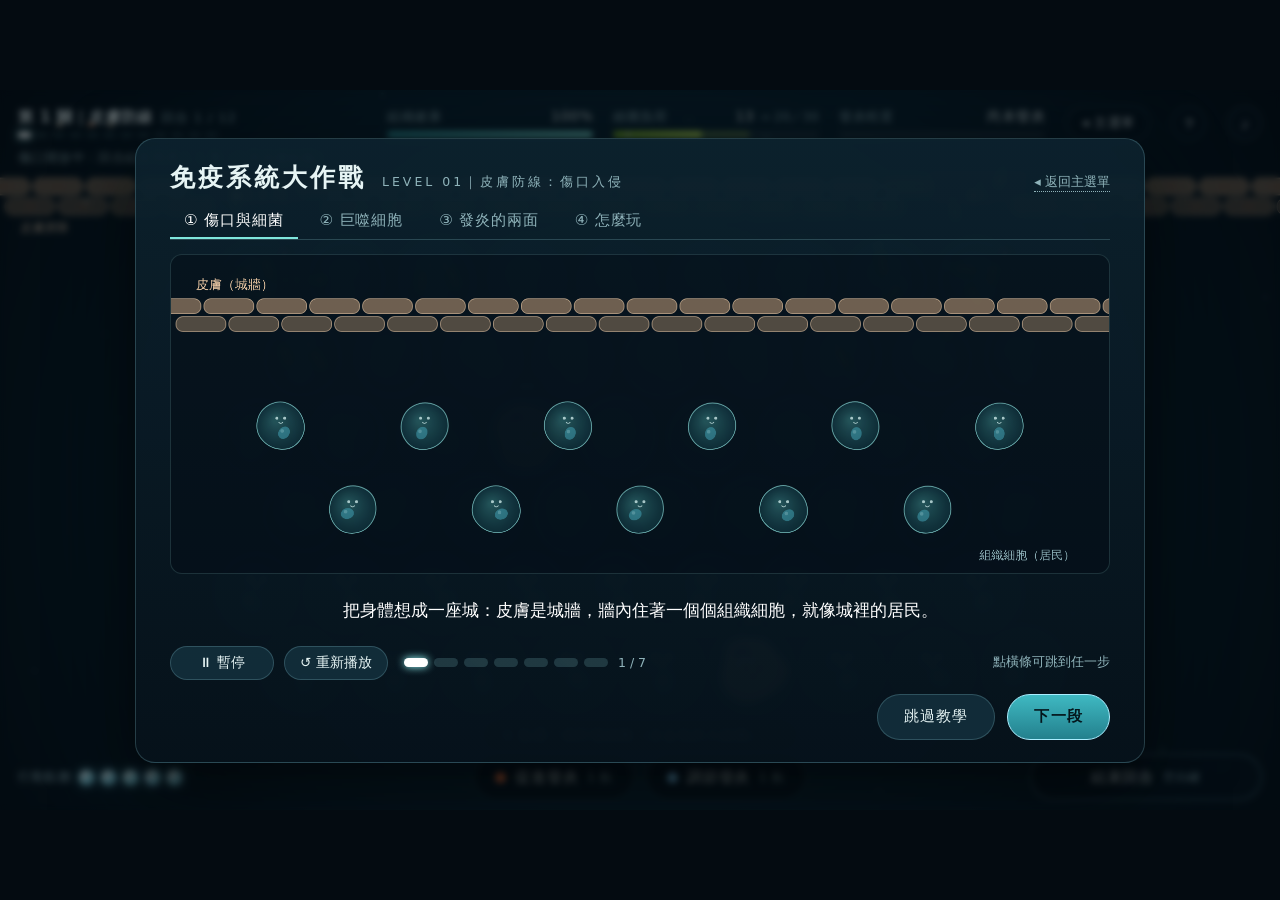
==== commit 0d522bc7: "feat: release v0.7 with character-based learning and improved tutorials - Level 01: replace static b" ====
--- a/levels/01-skin-barrier.html
+++ b/levels/01-skin-barrier.html
@@ -3,7 +3,7 @@
 <head>
 <meta charset="utf-8">
 <meta name="viewport" content="width=device-width,initial-scale=1">
-<title>免疫系統大作戰 Immune Wars · Prototype v0.2</title>
+<title>免疫系統大作戰 Immune Wars · 第 1 關 · Prototype v0.7</title>
 <style>
   :root{
     --ink:#e6f4f4; --dim:#8fb3ba; --line:rgba(150,220,225,.22);
@@ -90,7 +90,7 @@
   /* ---------- 開場／結算 ---------- */
   #ov{position:absolute;inset:0;display:none;place-items:center;background:rgba(3,9,14,.62);backdrop-filter:blur(3px);z-index:10}
   #ov.on{display:grid}
-  .card{width:640px;max-height:660px;padding:34px 44px 30px;border-radius:20px;border:1px solid var(--line);
+  .card{width:680px;max-height:690px;padding:28px 44px 26px;border-radius:20px;border:1px solid var(--line);
     background:linear-gradient(180deg,rgba(12,34,46,.94),rgba(6,18,27,.96));text-align:center;
     box-shadow:0 30px 80px rgba(0,0,0,.6)}
   .card h1{margin:0 0 4px;font-size:38px;letter-spacing:.14em;font-weight:700}
@@ -115,7 +115,21 @@
   .tabs{display:flex;gap:8px;margin-bottom:14px;border-bottom:1px solid var(--line)}
   .tabs button{background:none;border:0;border-bottom:2px solid transparent;color:var(--dim);font:inherit;font-size:15px;padding:7px 14px;cursor:pointer;letter-spacing:.06em}
   .tabs button.on{color:#fff;border-bottom-color:#7fe6dc}
-  .brief .body{min-height:392px}
+  .brief .body{min-height:404px}
+  .brief .bh a{margin-left:auto;color:var(--dim);font-size:13px;text-decoration:none;border-bottom:1px dotted var(--dim)}
+  #bcv{display:block;width:940px;height:320px;border-radius:12px;border:1px solid rgba(150,220,225,.16);background:rgba(4,14,22,.55)}
+  #bcap{height:58px;margin:8px 0 6px;font-size:17px;line-height:1.5;color:#fff;display:flex;align-items:center;justify-content:center;text-align:center}
+  #bcap.sum{color:#aaf6e6} #bcap b{margin-right:2px;padding:1px 8px;border-radius:8px;background:rgba(120,240,220,.18);font-weight:600}
+  .bctl{display:flex;align-items:center;gap:10px;font-size:12.5px;color:var(--dim)}
+  .bctl button{height:34px;min-width:104px;padding:0 14px;border-radius:17px;border:1px solid var(--line);background:rgba(20,50,64,.8);color:var(--ink);font:inherit;font-size:13.5px;cursor:pointer}
+  .bctl button:hover{border-color:#9ff}
+  #bdots{display:flex;gap:6px;margin-left:6px} #bdots i{width:24px;height:9px;border-radius:5px;background:rgba(150,220,225,.18);cursor:pointer}
+  #bdots i.done{background:rgba(150,220,225,.55)} #bdots i.now{background:#fff;box-shadow:0 0 8px #9ff}
+  .bctl .t{margin-left:auto}
+  .adv{display:grid;grid-template-columns:450px 1fr;gap:22px;align-items:start}
+  .adv svg{display:block;width:450px;height:250px;border-radius:12px;border:1px solid rgba(150,220,225,.16);background:rgba(4,14,22,.55)}
+  .adv ul{margin:0;font-size:13px;line-height:1.55} .adv h3{margin:0 0 6px;font-size:14px;letter-spacing:.1em;color:#fff;font-weight:600}
+  .adv .note{margin:8px 0 0}
   .grid3{display:grid;grid-template-columns:repeat(3,1fr);gap:12px}
   .mc{border:1px solid rgba(150,220,225,.16);border-radius:12px;padding:8px 14px 10px;background:rgba(255,255,255,.03)}
   .mc svg{display:block;width:100%;height:84px;margin-bottom:4px}
@@ -133,7 +147,7 @@
   .rules b{flex:0 0 86px;color:#aef;font-weight:600}
   .rules span{color:#d6eaec}
   .brief .btns{margin-top:14px;justify-content:flex-end}
-  .btns{display:flex;justify-content:center;gap:12px}
+  .btns{display:flex;justify-content:center;gap:12px;flex-wrap:wrap}
   .btns button{height:46px;padding:0 26px;border-radius:23px;border:1px solid var(--line);background:rgba(20,50,64,.8);
     color:var(--ink);font:inherit;font-size:15px;letter-spacing:.08em;cursor:pointer}
   .btns button.pri{background:linear-gradient(180deg,#3fb9c2,#23808d);border-color:#aef;color:#04161c;font-weight:600}
@@ -187,7 +201,7 @@
 <script>
 'use strict';
 /* =====================================================================
-   免疫系統大作戰 Immune Wars — Prototype v0.2（Level 01 皮膚防線）
+   免疫系統大作戰 Immune Wars — Prototype v0.7（Level 01 皮膚防線）
    單檔、離線、無外部相依。數值為娛樂性抽象模型，非真實生理數值。
    ===================================================================== */
 const W=1280,H=720,COLS=9,ROWS=6,R=52,HW=Math.sqrt(3)*R,HH=1.5*R;
@@ -357,7 +371,7 @@
 
 /* ---------------- 畫面層 ---------------- */
 const $=id=>document.getElementById(id);
-const stage=$('stage'),cv=$('cv'),ctx=cv.getContext('2d');
+const stage=$('stage'),cv=$('cv');let ctx=cv.getContext('2d');   // let：簡報動畫會暫時把繪圖目標換成小畫布
 let G=null,T=0,scale=1,hover=-1,hoverAct=null,fx=[],parts=[],endT=0,started=false;
 const seen=new Set();
 const motes=Array.from({length:46},()=>({x:Math.random()*W,y:Math.random()*H,r:1+Math.random()*2.4,
@@ -644,33 +658,149 @@
 $('bPro').onclick=uiPromote;$('bCalm').onclick=uiCalm;$('bEnd').onclick=endTurn;
 for(const[id,a]of[['bPro','pro'],['bCalm','calm']]){$(id).onmouseenter=()=>{hoverAct=a;calcActPrev();};$(id).onmouseleave=()=>{hoverAct=null;actPrev=null;};}
 function setMute(v){muted=v;$('bMute').textContent=v?'×':'♪';$('bMute').style.opacity=v?.55:1;try{localStorage.setItem('iw_mute',v?'1':'0');}catch(e){}}
-$('bMute').onclick=()=>setMute(!muted);$('bHelp').onclick=()=>showBrief(1,true);
+$('bMute').onclick=()=>setMute(!muted);$('bHelp').onclick=()=>showBrief(ANIMS.length,true);
 addEventListener('keydown',e=>{
   if(e.key==='m'||e.key==='M')setMute(!muted);
   if(e.code==='Space'){e.preventDefault();if(!$('ov').classList.contains('on'))endTurn();}
 });
 
 // ---- 開場與結算 ----
-// 戰前簡報：三頁（原理／規則／發炎），所有數值直接取自 CFG
-const sRod=(x,y,r)=>`<g transform="translate(${x} ${y}) rotate(${r||0})"><rect x="-9" y="-4" width="18" height="8" rx="4" fill="#b9f04e" stroke="#17300a" stroke-width="1.2"/></g>`;
-const sSkin=gap=>{let o='';for(let row=0;row<2;row++)for(let k=0;k<9;k++){const x=-8+k*20+(row?8:0);if(gap&&x>50&&x<86)continue;
-  o+=`<rect x="${x}" y="${20+row*10}" width="18" height="8" rx="4" fill="rgba(214,172,132,.6)" stroke="rgba(245,212,176,.6)" stroke-width=".8"/>`;}return o;};
-const sCell=(x,y,r,dead)=>`<circle cx="${x}" cy="${y}" r="${r}" fill="${dead?'rgba(60,40,45,.85)':'rgba(92,208,206,.3)'}" stroke="${dead?'rgba(170,115,115,.8)':'rgba(150,236,232,.7)'}" stroke-width="1.2" ${dead?'stroke-dasharray="4 3"':''}/><circle cx="${x+2}" cy="${y+1}" r="${r*.3}" fill="${dead?'rgba(120,90,90,.5)':'rgba(70,170,190,.6)'}"/>`;
-const sMac=(x,y)=>`<path d="M${x-16} ${y} q-2 -14 12 -15 q16 -3 20 8 q8 10 -4 17 q-10 8 -22 2 q-8 -4 -6 -12z" fill="rgba(246,216,166,.92)" stroke="#fffcf0" stroke-width="1.5"/><circle cx="${x-3}" cy="${y-4}" r="5" fill="rgba(132,96,190,.8)"/>`;
-const sFlame=(x,y,c)=>`<path d="M${x} ${y-9} q6 7 0 11 q-6 -4 0 -11z" fill="${c||'#ffaa5a'}"/>`;
-const sArr=(x,y,r)=>`<g transform="translate(${x} ${y}) rotate(${r||0})"><path d="M-7 0h11M1 -4l5 4l-5 4" fill="none" stroke="#cfe6e8" stroke-width="1.6" stroke-linecap="round"/></g>`;
-const sGlow=(x,y,r,a)=>`<circle cx="${x}" cy="${y}" r="${r}" fill="rgba(255,110,60,${a})"/><circle cx="${x}" cy="${y}" r="${r*.8}" fill="none" stroke="rgba(255,150,90,.8)" stroke-dasharray="4 5"/>`;
-const svg=inner=>`<svg viewBox="0 0 170 64">${inner}</svg>`;
-function briefMed(){
-  const C=[
-   ['皮膚是屏障','完整的皮膚把大多數微生物擋在體外。',sRod(40,9,20)+sRod(95,10,-15)+sRod(135,8,30)+sSkin(false)+sCell(45,54,9)+sCell(85,54,9)+sCell(125,54,9)],
-   ['傷口是破口','皮膚破損時，細菌可能趁機進入底下的組織。',sRod(40,9,20)+sSkin(true)+`<rect x="56" y="18" width="30" height="24" fill="rgba(150,25,40,.4)"/>`+sRod(70,14,90)+sArr(70,34,90)+sRod(72,52,70)+sCell(30,54,9)+sCell(125,54,9)],
-   ['細菌會增殖','環境合適時，細菌一分為二，數量越來越多。',sRod(18,32)+sArr(42,32)+sRod(68,22,10)+sRod(68,42,-10)+sArr(94,32)+sRod(125,12,15)+sRod(148,26,-20)+sRod(122,38,-5)+sRod(146,52,20)],
-   ['巨噬細胞會吞噬','住在組織裡的巨噬細胞，把細菌包進體內分解。',sMac(70,34)+`<path d="M88 22 q22 -6 26 10 q-2 16 -26 12" fill="rgba(246,216,166,.55)" stroke="#fffcf0" stroke-width="1.5"/>`+sRod(103,33,15)+sRod(142,14,40)+sArr(126,22,150)],
-   ['發炎是防禦，也是求援','發炎協助免疫防禦、招來更多免疫細胞，也有助限制感染擴散。',sGlow(60,34,26,.22)+sCell(60,34,13)+sRod(60,30,20)+sFlame(60,58)+`<rect x="150" y="0" width="14" height="64" fill="rgba(200,50,70,.45)"/>`+sMac(122,34)+sArr(96,34,180)],
-   ['發炎也會誤傷','反應太強或拖太久，正常組織也會受損。',sGlow(85,32,30,.4)+sCell(85,32,12,true)+sCell(48,36,10,true)+sCell(122,36,10)+sFlame(73,60,'#ff5a3c')+sFlame(85,60,'#ff5a3c')+sFlame(97,60,'#ff5a3c')]];
-  return`<div class="grid3">${C.map(c=>`<div class="mc">${svg(c[2])}<b>${c[0]}</b><p>${c[1]}</p></div>`).join('')}</div>
-  <p class="lead">你的任務：指揮巨噬細胞控制感染，同時別讓發炎燒過頭。</p>`;
+// 戰前簡報：三段故事動畫（傷口與細菌／巨噬細胞／發炎的兩面）＋一頁規則（內含選讀的進階知識）；數值直接取自 CFG
+// 播放器沿用第 2、3 關的做法：動畫直接呼叫戰場的繪圖函式，只是把繪圖目標暫時換成簡報裡的小畫布（940×320）。同時只會有一個動畫在跑。
+// 字幕原則：先講故事與比喻，第一次出現的正式名詞放在「」裡，一步只帶一個新概念。「城牆、居民、守衛」只是比喻（規則頁有說明）。
+let BA=null;
+const mainCtx=ctx,L=(a,b,u)=>a+(b-a)*u,cl=u=>Math.max(0,Math.min(1,u)),E=u=>ease(cl(u)),DIMC='#8fb3ba';
+function bTis(x,y,sc,hp,bac,inf,flash,dInf){ctx.save();ctx.translate(x,y);ctx.scale(sc,sc);
+  const t={x:0,y:0,hp,bac:bac||0,inf:inf||0,dInf:dInf===undefined?inf||0:dInf,seed:x*.37+y,flash:flash||0};drawTissue(t);drawInflam(t);ctx.restore();}
+function bMac(x,y,sc,stomach,mood){const ph=G.phase;G.phase='over';ctx.save();ctx.translate(x,y);ctx.scale(sc,sc);   // phase 暫設 over：不畫戰場用的容量標籤
+  drawMac({id:-9,x:0,y:0,stomach:stomach||0,ang:0,str:0,gulp:0,born:1,ph:1,mood});ctx.restore();G.phase=ph;}
+function bLab(x,y,s,col,size,a){ctx.globalAlpha=a===undefined?1:cl(a);ctx.font=`${size>13?600:400} ${size||13}px ${FONT}`;ctx.textAlign='center';ctx.fillStyle=col||'#cfe6e8';ctx.fillText(s,x,y);ctx.globalAlpha=1;}
+function bRods(cx,cy,n,mood){for(let i=0;i<n;i++){const a=-Math.PI/2+i*6.283/n+.6,r=n===1?0:15;
+  drawRod(cx+Math.cos(a)*r,cy+Math.sin(a)*r,i*1.9+Math.sin(T*2+i)*.25,T*9+i,1,1,mood);}}
+function bSkin(gap){                                     // 表皮：與戰場相同的畫法；gap＝傷口的左右邊界
+  for(let row=0;row<2;row++){const y=44+row*18,bw=50;
+    for(let x=-20+(row?bw/2:0);x<960;x+=bw+3){const cx=x+bw/2;if(gap&&cx>gap[0]&&cx<gap[1])continue;
+      ctx.fillStyle=`rgba(214,172,132,${row?.36:.5})`;ctx.strokeStyle='rgba(245,212,176,.5)';ctx.lineWidth=1;
+      ctx.beginPath();ctx.roundRect(x,y,bw,15,7);ctx.fill();ctx.stroke();}}
+  if(gap){const g=ctx.createLinearGradient(0,40,0,104);g.addColorStop(0,'rgba(150,25,40,.5)');g.addColorStop(1,'rgba(150,25,40,0)');ctx.fillStyle=g;ctx.fillRect(gap[0],40,gap[1]-gap[0],64);}
+}
+function bPod(mx,my,tx,ty){ctx.strokeStyle='rgba(246,216,166,.92)';ctx.lineCap='round';ctx.lineWidth=22;ctx.beginPath();ctx.moveTo(mx,my);ctx.lineTo(tx,ty);ctx.stroke();
+  ctx.strokeStyle='rgba(255,252,240,.9)';ctx.lineWidth=2;ctx.fillStyle='rgba(246,216,166,.6)';ctx.beginPath();ctx.arc(tx,ty,17,0,6.28);ctx.fill();ctx.stroke();ctx.lineCap='butt';}
+const ANIMS=[
+ {tab:'① 傷口與細菌',caps:[
+   '把身體想成一座城：皮膚是城牆，牆內住著一個個組織細胞，就像城裡的居民。',
+   '皮膚上本來就住著許多細菌，大多相安無事。皮膚完整時，它們進不來。',
+   '不小心受傷，城牆破了一個洞——細菌可能趁機溜進來。',
+   '裡面溫暖又有養分。闖進來的細菌一個分裂成兩個，越來越多。',
+   '細菌擠滿的地方，那裡的組織細胞會受傷。',
+   '重點：傷口是細菌的入口。進來的細菌會自己分裂增加，越晚處理越難收拾。',
+   `戰術：傷口在第 ${CFG.INFLUX} 回合結束時結痂，在那之前每回合還有細菌湧入。滿 3 隻的菌落會擴散，並損傷所在的組織。`],
+  draw(k,u){
+   const gap=k>=2?[432,508]:null,R1=[110,254,398,542,686,830],R2=[182,326,470,614,758];
+   bSkin(gap);bLab(64,34,'皮膚（城牆）','#ecc9a4',13);bLab(858,306,'組織細胞（居民）',DIMC,12);
+   let nA=0,nB=0,hpA=3,fl=0;
+   if(k===2)nA=u>.75?1:0;
+   else if(k===3){nA=1+Math.min(2,Math.floor(u*3.2));nB=u>.55?(u>.85?2:1):0;}
+   else if(k>=4){nA=3;nB=k===4&&u<.5?2:3;hpA=k===4?(u<.3?3:u<.72?2:1):1;if(k===4)fl=Math.max(0,1-Math.abs(u-.32)*9,1-Math.abs(u-.74)*9);}
+   R1.forEach((x,i)=>bTis(x,172,.6,i===2?hpA:3,i===2?nA:i===3?nB:0,0,i===2?fl:0));
+   R2.forEach(x=>bTis(x,256,.6,3,0,0));
+   if(k>0)for(let i=0;i<5;i++){if(i===2&&k>=2)continue;             // 皮膚外的細菌：中性表情（不是所有細菌都有害）
+     let y=20+Math.sin(T*1.6+i)*3;if(k===1&&i===2)y=L(20,35,Math.sin(cl(u*1.3)*Math.PI));   // 撞到完整的皮膚，被擋回去
+     drawRod(120+i*175,y,Math.sin(T*1.3+i)*.25,T*8+i,1,k===1?cl(u*3):1,'calm');}
+   if(k===1)bLab(470,100,'皮膚完整：擋在外面','#aaf6e6',12.5,(u-.3)*3);
+   if(k>=2)bLab(470,104,'傷口','#ffb0b0',13);
+   if(k===2&&u<=.75){const p=E(u/.75);drawRod(L(470,398,p),L(20,172,p),1.2*(1-p),T*9,1,1,p>.4?'sly':'calm');}   // 進了傷口才成為入侵者
+   if(k>=3)for(let j=0;j<2;j++){const q=(T*.3+j/2)%1;drawRod(470+Math.sin(j*2.1)*16,34+q*60,1.57,T*6+j,.62,.5*Math.sin(q*3.14));}
+   bRods(398,172,nA);bRods(542,172,nB);
+   if(k>=3)bLab(470,134,'細菌 ×'+(nA+nB),'#d2ff63',13.5);
+   if(k>=4)bLab(398,218,'組織受損','#ffb39a',12.5,k===4?(u-.3)*3:1);
+  }},
+ {tab:'② 巨噬細胞',caps:[
+   '組織裡平常就住著守衛：「巨噬細胞」。名字的意思是「很會吃的大細胞」。',
+   '它發現細菌，就伸出身體把細菌包住、吞進體內。這叫做「吞噬作用」。',
+   '吞下去的細菌，會在它體內被分解掉。',
+   '但它一次裝不了太多。吃飽了，要先消化才能再吞。',
+   '細菌分裂得快，守衛卻只有幾個——光靠它們，可能來不及。',
+   '重點：巨噬細胞靠「吞噬」清除細菌，但容量有限。要清得比細菌分裂更快，才守得住。',
+   `戰術：每個巨噬細胞最多裝 ${CFG.CAP} 隻，回合結束消化 ${CFG.DIGEST} 隻。先點巨噬細胞，再點標著「吞」的細菌；吃飽了就換另一個上。`],
+  draw(k,u){
+   const X=300,Y=150+Math.sin(T*1.5)*3,B=[[520,120],[575,190],[640,128]];
+   const n4=k<4?0:k===4?[1,2,4,8][Math.min(3,Math.floor(u*4))]:8;
+   [90,220,350,480,610,740,870].forEach((x,i)=>bTis(x,274,.5,3,n4>=4&&i>=4?1:0,0));
+   let st=0,mood,note='';
+   if(k===0)drawRod(L(900,B[0][0],E(u)),B[0][1],3.14,T*9,1,1);
+   else if(k===1){const out=u<.5,v=out?E(u/.5):1-E((u-.5)/.5),tx=L(X,B[0][0],v),ty=L(Y,B[0][1],v);bPod(X,Y,tx,ty);
+     drawRod(out?B[0][0]:tx,out?B[0][1]:ty,3.14+(out?0:T*6),T*12,out?1:.5+.5*v,1);mood='eat';st=u>.96?1:0;}
+   else if(k===2){st=u<.7?1:0;note=u<.7?'分解中…':'分解完成';}
+   else if(k===3){B.forEach((b,i)=>{const t0=.12+i*.22,w=(u-t0)/.16;
+       if(w<0)drawRod(b[0],b[1],3.14+Math.sin(T*2+i)*.2,T*9+i,1,1);
+       else if(w<1){drawRod(L(b[0],X+30,E(w)),L(b[1],Y,E(w)),T*8,T*12,1-.5*w,1);mood='eat';}else st++;});
+     if(u>.82){drawRod(L(900,540,E((u-.82)/.15)),150,3.14,T*9,1,1);note='吃飽了，要先消化';}}
+   else{st=k===4?3:2;if(k===4)note='吃飽了，要先消化';
+     for(let i=0;i<n4;i++)drawRod(540+(i%4)*96+(i>>2)*30,112+(i>>2)*72,3.14+Math.sin(T*2+i)*.3,T*9+i,1,1);
+     bLab(700,62,'細菌 ×'+n4,'#d2ff63',14);}
+   bMac(X,Y,1.5,st,mood);bLab(X,72,'巨噬細胞（守衛）','#ffeccb',13.5);
+   if(note)bLab(X,236,note,note[0]==='吃'?'#ffb27a':'#aaf6e6',13);
+  }},
+ {tab:'③ 發炎的兩面',caps:[
+   '傷口周圍變得紅、腫、熱、痛——這就是「發炎」，是身體啟動的防禦反應。',
+   '發炎也是求援訊號：更多免疫細胞循著訊號，從血管趕來支援。',
+   '發炎不足：沒有訊號指路，援軍不來；細菌繼續擴散。',
+   '適度發炎：守衛吞得更多、援軍也趕到，細菌比較容易被控制住。',
+   '過度發炎：反應太強或拖太久，連旁邊的正常細胞也跟著受傷。',
+   '重點：發炎是幫手，也有代價。太弱擋不住細菌，太強會傷到自己——要拿捏得剛剛好。',
+   `戰術：已經發炎、而且還有細菌的格子，發炎每回合會升 1 級，到 3 級就傷組織。按「促進發炎」後，趕在那之前清掉細菌，或用「調節發炎」降 ${CFG.CALM} 級。`],
+  draw(k,u){
+   if(k<2){                                              // 全景：發炎的部位，以及趕來的援軍
+     const lv=k===0?(u>.35?1:0):1,gl=k===0?cl((u-.15)*2.2):1;
+     bTis(165,92,.6,3,0,0);bTis(150,222,.6,3,0,0);bTis(352,226,.6,3,0,0);bTis(250,152,.8,3,2,lv,0,gl);bRods(250,152,2);
+     bMac(392,118,.7,0);
+     ctx.fillStyle='rgba(200,50,70,.32)';ctx.strokeStyle='rgba(255,140,150,.5)';ctx.lineWidth=1.4;ctx.beginPath();ctx.roundRect(812,-20,72,360,30);ctx.fill();ctx.stroke();bLab(848,300,'血管','#ffb0b0',13);
+     bLab(250,62,'紅、腫、熱、痛','#ffb39a',14.5,k===0?(u-.4)*3:1);
+     if(k===1){for(let j=0;j<3;j++){const q=(u*2.2+j/3)%1;ctx.strokeStyle=`rgba(255,170,100,${(1-q)*.7})`;ctx.lineWidth=2;ctx.setLineDash([6,7]);
+         ctx.beginPath();ctx.arc(250,152,60+q*500,-.42,.42);ctx.stroke();ctx.setLineDash([]);}
+       bLab(600,84,'發炎訊號','#ffcf9a',13,u*4);
+       if(u>.3){const a=E((u-.3)/.55),x=L(848,470,a),y=L(160,172,a);bMac(x,y,.7,0,'focus');bLab(x,y-36,'援軍','#ffeccb',13);}}
+     return;
+   }
+   const C=[157,470,783],nm=['發炎不足','適度發炎','過度發炎'],sub=['0 級：沒有火苗','1～2 級','3 級'],col=['#cfe6e8','#ffcf9a','#ff8a6a'],
+     end=['細菌擴散，援軍沒來','吞得更多，援軍趕到','連正常細胞也受傷'],ec=['#ffb39a','#aaf6e6','#ff9aa3'];
+   ctx.strokeStyle='rgba(150,220,225,.18)';ctx.lineWidth=1;ctx.beginPath();ctx.moveTo(313.5,14);ctx.lineTo(313.5,284);ctx.moveTo(626.5,14);ctx.lineTo(626.5,284);ctx.stroke();
+   for(let p=0;p<3;p++){const cx=C[p];bLab(cx,30,nm[p],col[p],16);bLab(cx,49,sub[p],DIMC,12);
+     bTis(cx-100,228,.5,p===2?2:3,p===0?1:0,0);bTis(cx+100,228,.5,p===2?2:3,p===0?1:0,0);
+     bTis(cx,152,.8,p===2?1:3,p===2?0:p===1?1:3,p===0?0:p+1);
+     if(p===0){bRods(cx,152,3);for(const d of[-1,1]){const q=(T*.35+(d>0?.5:0))%1;drawRod(L(cx,cx+d*100,q),L(152,228,q),d>0?.6:2.5,T*9,.9,Math.sin(q*3.14));
+         drawRod(cx+d*100,228,d,T*9+d,.8,1);}
+       bMac(cx-104,112,.55,1);}
+     else if(p===1){bRods(cx,152,1);bMac(cx-104,112,.55,3);bMac(cx+104,112,.55,1,'eat');bLab(cx+104,78,'援軍','#ffeccb',12);}
+     else bMac(cx-104,112,.55,0,'worry');
+     bLab(cx,278,end[p],ec[p],12.5);
+     if(k<=4&&p!==k-2){ctx.fillStyle='rgba(6,18,27,.68)';ctx.fillRect(p*313.4,0,313.4,290);}}
+   bLab(470,308,'火苗是本遊戲的發炎程度記號，不是組織真的在燃燒。',DIMC,11.5);
+  }}];
+const capDur=s=>Math.max(3.8,1.8+s.length*.12);        // 每一步的停留秒數：字越多停越久
+function briefUi(){
+  if(!BA)return;const cap=BA.a.caps[BA.k],sum=/^(重點|戰術)：/.test(cap);
+  $('bcap').className=sum?'sum':'';$('bcap').innerHTML=sum?'<span><b>'+cap.slice(0,2)+'</b>'+cap.slice(2)+'</span>':'<span>'+cap+'</span>';
+  $('bdots').querySelectorAll('i').forEach((d,i)=>d.className=i<BA.k?'done':i===BA.k?'now':'');
+  $('bplay').textContent=BA.done?'▶ 再看一次':BA.play?'⏸ 暫停':'▶ 播放';
+  $('bstep').textContent=`${BA.k+1} / ${BA.a.caps.length}`;
+}
+function startAnim(p){
+  const c=$('bcv');BA={p,a:ANIMS[p],k:0,u:0,play:true,done:false,cv:c,c:c.getContext('2d')};
+  const go=k=>{BA.k=k;BA.u=0;BA.done=false;BA.play=true;briefUi();};
+  $('bdots').innerHTML=BA.a.caps.map((_,i)=>`<i data-k="${i}" title="跳到第 ${i+1} 步"></i>`).join('');
+  $('bdots').querySelectorAll('i').forEach(d=>d.onclick=()=>go(+d.dataset.k));
+  $('bplay').onclick=()=>{if(BA.done)go(0);else{BA.play=!BA.play;briefUi();}};
+  $('bre').onclick=()=>go(0);
+  briefUi();
+}
+function briefTick(dt){
+  if(!BA)return;if(!BA.cv.isConnected){BA=null;return;}
+  if(BA.play&&!BA.done){BA.u+=dt/capDur(BA.a.caps[BA.k]);
+    if(BA.u>=1){if(BA.k<BA.a.caps.length-1){BA.k++;BA.u=0;}else{BA.u=1;BA.done=true;BA.play=false;}briefUi();}}
+  const c=BA.c;c.setTransform(2,0,0,2,0,0);c.clearRect(0,0,940,320);
+  ctx=c;try{BA.a.draw(BA.k,BA.u);}finally{ctx=mainCtx;}
 }
 function briefRules(){
   const c=CFG,R=[
@@ -680,7 +810,7 @@
    ['容量與消化',`每個巨噬細胞體內最多 ${c.CAP} 隻，回合結束消化 ${c.DIGEST} 隻；滿了就不能再吞。`],
    ['細菌增殖',`回合結束時，每個菌落 +1 隻（一格最多 3 隻）。`],
    ['細菌擴散',`回合開始時已滿 3 隻的菌落，回合結束會往綠色箭頭方向擴散 1 隻，並損傷所在組織。`],
-   ['促進發炎',`1 點：選取細胞所在與相鄰格，發炎各 +1 級（最高 3 級）。`],
+   ['促進發炎',`1 點：選取細胞所在與相鄰格，發炎各 +1 級（最高 3 級）。格子下方的火苗數＝發炎等級。`],
    ['調節發炎',`1 點：同樣範圍，發炎各 −${c.CALM} 級。`],
    ['發炎的效果',`1 級以上：該格細菌無法擴散，吞噬時一次吞到容量上限。還有細菌的發炎格每回合 +1 級，沒有細菌則 −1 級。到 3 級：每回合損傷該格與相鄰格。`],
    ['援軍',`第 ${c.REINF.join('、')} 回合開始時各來 1 個（場上最多 ${c.MAX_MACS} 個），前往發炎最強的格子；場上沒有發炎，援軍就不會來。`],
@@ -689,36 +819,47 @@
    ['勝利',`傷口結痂後，回合結束時細菌剩 ${c.SAFE} 隻以下（或全部清光）。`],
    ['失敗',`組織健康歸零、細菌達 ${c.LOAD_MAX} 隻，或 ${c.TURNS} 回合用完仍未控制。`]];
   return`<div class="rules">${R.map(r=>`<div><b>${r[0]}</b><span>${r[1]}</span></div>`).join('')}</div>
-  <p class="note">「組織健康」是遊戲化的整體損傷預算（累計 ${c.BUDGET} 點損傷歸零），不代表實際存活的細胞比例。回合結束前，戰場上會預先標出細菌的擴散方向與將受損的組織。</p>`;
-}
-function briefInf(){
-  const tile=(n,dead)=>svg(sGlow(85,28,n?16+n*5:0,n*.13)+sCell(85,28,14,dead)+(n?'':sRod(60,50,20)+sArr(42,50,180)+sRod(110,50,-20)+sArr(128,50))+
-    Array.from({length:n},(_,k)=>sFlame(85+(k-(n-1)/2)*12,60,n===3?'#ff5a3c':'#ffaa5a')).join(''));
-  return`<div class="grid3">
-   <div class="mc">${tile(0)}<b>發炎不足<small>0 級</small></b><ul><li>細菌可以自由擴散。</li><li>巨噬細胞沒有活化加成，一次只吞 1 隻。</li><li>沒有訊號指路，援軍不會來。</li></ul></div>
-   <div class="mc ok">${tile(2)}<b>適度發炎<small>1～2 級</small></b><ul><li>把該格的細菌圍堵在原地。</li><li>吞噬時一次吞到容量上限。</li><li>援軍會前往發炎最強的位置。</li></ul></div>
-   <div class="mc bad">${tile(3,true)}<b>過度發炎<small>3 級</small></b><ul><li>每回合損傷該格與周圍的正常組織。</li><li>即使細菌快清光了，也可能因為組織損傷而失敗。</li><li>用「調節發炎」降溫，或趕快把細菌清掉。</li></ul></div>
-  </div>
-  <p class="lead">關鍵：只要格子裡還有細菌，發炎就會每回合自動升 1 級。促進發炎等於啟動倒數——在它升到 3 級之前把細菌清掉。</p>
-  <p class="note">怎麼看：格子下方的火苗數＝發炎等級。把滑鼠移到「促進發炎／調節發炎」按鈕上，會先顯示作用範圍、每格等級變化，以及回合結束的預估組織損傷。<br>
-  發炎等級、擴散阻擋、吞噬加成與援軍回合，都是遊戲化的抽象模型，不是人體的固定數值或必然結果；真實的發炎有助限制感染，但不保證完全擋住細菌。遊戲裡的操作也不是現實中的醫療處置。</p>`;
-}
-function showBrief(page,inGame){
-  const pages=[briefMed,briefRules,briefInf],last=page===pages.length-1;
+  <p class="note">把滑鼠移到「促進發炎／調節發炎」按鈕上，會先顯示作用範圍與回合結束的預估損傷。「組織健康」是遊戲化的整體損傷預算（累計 ${c.BUDGET} 點損傷歸零）。發炎等級、擴散阻擋、吞噬加成與援軍回合都是遊戲規則，不是人體的固定數值；真實的發炎有助限制感染，但不保證完全擋住細菌。「城牆、居民、守衛」與角色表情只是比喻：細胞和細菌沒有情緒或意識。遊戲操作不是醫療處置。</p>`;
+}
+// 進階知識（選讀）：放在規則頁裡切換顯示，不是必讀內容
+function advHtml(){
+  const row=(y,f,t,d)=>`<circle cx="42" cy="${y}" r="17" fill="${f}" stroke="#fff" stroke-width="1.3"/><text x="74" y="${y-4}" fill="#fff" font-size="13" font-weight="600">${t}</text><text x="74" y="${y+14}" fill="#cfe6e8" font-size="11.5">${d}</text>`;
+  return`<div class="adv"><div><h3>誰會趕到感染的現場</h3>
+   <svg viewBox="0 0 450 250">
+    ${row(48,'rgba(246,216,166,.95)','巨噬細胞','平常就住在組織裡，最先遇到闖進來的細菌。')}
+    ${row(122,'rgba(225,215,245,.95)','嗜中性球','通常最先大量趕到的白血球，也會吞噬。本關沒有呈現。')}
+    ${row(196,'rgba(240,150,150,.95)','單核球','較晚從血液進入組織，可變成巨噬細胞（遊戲裡的援軍）。')}
+    <path d="M42 68V102M42 142V176" stroke="rgba(190,225,235,.5)" stroke-width="1.3" stroke-dasharray="3 4"/>
+    <text x="442" y="244" text-anchor="end" fill="#8fb3ba" font-size="10.5">概念示意：由上到下大致是到場的先後</text></svg>
+   <p class="note">這一頁是選讀內容，不看也不影響遊戲。</p></div>
+  <div><h3>想多知道一點</h3><ul>
+   <li class="k3">發炎的地方為什麼會紅、腫、熱、痛？受傷或感染時，肥大細胞等細胞可以釋放<b>組織胺</b>等化學訊號，讓附近的血管擴張、血管壁變得比較容易通透；更多血液、液體與白血球因此進入組織。</li>
+   <li>真實情況中，最先大量趕到的通常是<b>嗜中性球</b>；<b>單核球</b>要花更久才離開血液、變成巨噬細胞。本關為了單純，只呈現巨噬細胞。</li>
+   <li class="k2">並非所有細菌都有害：皮膚上住著許多無害、甚至有益的細菌。遊戲裡的反派表情，只畫在正在造成感染的細菌上。</li>
+   <li class="k3">發炎沒有「好陣營、壞陣營」之分：同一個反應，適度時幫忙防禦，過強或拖太久時傷害組織。</li>
+   <li class="k2">本關的遊戲化抽象：發炎分成 0～3 級、由玩家「下令」促進或調節、發炎區的細菌完全不擴散——這些都是規則，不是人體的固定規律，也不是醫療處置。</li>
+  </ul></div></div>`;
+}
+function showBrief(page,inGame,adv){
+  const N=ANIMS.length,last=page===N;
   let old=false;try{old=localStorage.getItem('iw_brief')==='1';}catch(e){}
+  BA=null;                                              // 換頁：先停掉原本的動畫
   $('card').className='card brief';
-  $('card').innerHTML=`<div class="bh"><h1>免疫系統大作戰</h1><span>LEVEL 01｜皮膚防線：傷口入侵</span><a href="../index.html" style="margin-left:auto;color:var(--dim);font-size:13px;text-decoration:none;border-bottom:1px dotted var(--dim)">◂ 返回主選單</a></div>
-  <div class="tabs">${['① 發生了什麼事','② 怎麼玩','③ 發炎的兩面'].map((t,k)=>`<button data-p="${k}" class="${k===page?'on':''}">${t}</button>`).join('')}</div>
-  <div class="body">${pages[page]()}</div>
+  $('card').innerHTML=`<div class="bh"><h1>免疫系統大作戰</h1><span>LEVEL 01｜皮膚防線：傷口入侵</span><a href="../index.html">◂ 返回主選單</a></div>
+  <div class="tabs">${[...ANIMS.map(a=>a.tab),'④ 怎麼玩'].map((t,k)=>`<button data-p="${k}" class="${k===page?'on':''}">${t}</button>`).join('')}</div>
+  <div class="body">${last?(adv?advHtml():briefRules()):`<canvas id="bcv" width="1880" height="640"></canvas><div id="bcap"></div>
+    <div class="bctl"><button id="bplay"></button><button id="bre">↺ 重新播放</button><div id="bdots"></div><span id="bstep"></span><span class="t">點橫條可跳到任一步</span></div>`}</div>
   <div class="btns">${inGame?'':`<button id="skip" class="${old?'pri':''}">${old?'直接開始（已看過）':'跳過教學'}</button>`}
-   ${page>0?'<button id="prev">上一頁</button>':''}${last?'':`<button id="next" class="${inGame||old?'':'pri'}">下一頁</button>`}
+   ${last?`<button id="adv">${adv?'◂ 回到規則':'進階知識（選讀）'}</button>`:''}${page>0?'<button id="prev">上一段</button>':''}${last?'':`<button id="next" class="${inGame||old?'':'pri'}">下一段</button>`}
    ${last||inGame?`<button class="${last&&old?'':'pri'}" id="go">${inGame?(G.result?'回到結算':'回到戰場'):'開始戰鬥'}</button>`:''}</div>`;
   $('ov').classList.add('on');
   $('card').querySelectorAll('.tabs button').forEach(b=>b.onclick=()=>showBrief(+b.dataset.p,inGame));
   const on=(id,f)=>{const e=$(id);if(e)e.onclick=f;};
-  on('prev',()=>showBrief(page-1,inGame));on('next',()=>showBrief(page+1,inGame));on('skip',closeBrief);on('go',closeBrief);
+  on('adv',()=>showBrief(page,inGame,!adv));on('prev',()=>showBrief(page-1,inGame));on('next',()=>showBrief(page+1,inGame));on('skip',closeBrief);on('go',closeBrief);
+  if(!last)startAnim(page);
 }
 function closeBrief(){
+  BA=null;
   if(!AC){try{AC=new (window.AudioContext||window.webkitAudioContext)();}catch(e){}}
   try{localStorage.setItem('iw_brief','1');}catch(e){}
   $('ov').classList.remove('on');
@@ -748,9 +889,10 @@
     <li class="k2">並非所有細菌都有害——皮膚上住著許多無害甚至有益的細菌；但它們進到傷口深處也可能致病。</li>
   </ul>
   <p class="note">遊戲中的回合、數值、發炎等級，以及由玩家「下令」促進或調節發炎，都是為了好玩而做的簡化，不代表真實的生理數值或醫療處置。真實情況中最先大量趕到的通常是嗜中性球，單核球要花更久才成為巨噬細胞；本關只呈現巨噬細胞。</p>
-  <div class="btns"><button class="pri" id="again">再玩一局（新戰場）</button><button id="retry">重試同一戰場</button><button id="rules">查看說明</button></div>`;
+  <div class="btns"><button class="pri" id="nextLv">進入第 2 關：病毒危機</button><button id="again">再玩一局（新戰場）</button><button id="retry">重試同一戰場</button><button id="rules">查看說明</button><button id="menu">主選單</button></div>`;
   $('ov').classList.add('on');
   $('again').onclick=()=>start();$('retry').onclick=()=>start(G.seed);$('rules').onclick=()=>showBrief(2,true);
+  $('nextLv').onclick=()=>{location.href='02-viral-infection.html';};$('menu').onclick=()=>{location.href='../index.html';};   // 不自動跳轉：由玩家自己決定何時前往下一關
 }
 let games=0;
 function start(seed){
@@ -815,6 +957,39 @@
   });
   ctx.fillStyle='rgba(235,205,175,.55)';ctx.textAlign='left';ctx.fillText('皮膚屏障',20,142);ctx.textAlign='center';
 }
+// 角色表情（本關自包含的小工具）：只畫眼、眉、嘴，不改任何判定、位置或碰撞範圍。
+// mood：calm 親切｜focus 專注｜eat 張嘴｜full 吃飽｜sly 狡黠（只用在正在造成感染的病原體）｜worry 擔心｜hurt 不舒服｜pain 痛苦｜dead 失去活力｜sleep 尚未被喚醒
+// 擬人化只是視覺比喻：細胞與病毒沒有情緒或意識。
+function drawFace(x,y,s,mood,ink,ph,noMouth){
+  ctx.save();ctx.translate(x,y);ctx.scale(s,s);ctx.lineCap='round';ctx.lineJoin='round';ctx.setLineDash([]);ctx.shadowBlur=0;
+  ink=ink||'#3b2a1e';ctx.strokeStyle=ink;ctx.fillStyle=ink;ctx.lineWidth=1.25;
+  const blink=ph!==undefined&&(T+ph)%4.6<.14,ln=(a,b,c,d)=>{ctx.beginPath();ctx.moveTo(a,b);ctx.lineTo(c,d);ctx.stroke();};
+  for(const d of[-1,1]){ctx.save();ctx.scale(d,1);                       // 左右對稱：只寫右眼
+    if(mood==='sly'){ctx.beginPath();ctx.arc(5,0,2.7,-.4,Math.PI-.3);ctx.closePath();ctx.fillStyle='#fff';ctx.fill();ctx.lineWidth=.9;ctx.stroke();
+      ctx.fillStyle=ink;ctx.beginPath();ctx.arc(4.6,1,1.15,0,6.28);ctx.fill();}
+    else if(mood==='full'){ctx.beginPath();ctx.arc(5,.8,2.2,Math.PI,6.283);ctx.stroke();}
+    else if(mood==='sleep'){ctx.beginPath();ctx.arc(5,-.6,2.2,0,Math.PI);ctx.stroke();}
+    else if(mood==='dead'||blink)ln(3,0,7,0);
+    else if(mood==='pain'){ctx.beginPath();ctx.moveTo(7,-1.8);ctx.lineTo(3.4,0);ctx.lineTo(7,1.8);ctx.stroke();}
+    else{ctx.beginPath();ctx.arc(5,0,mood==='worry'?2.1:mood==='hurt'?1.6:1.9,0,6.28);ctx.fill();
+      if(ink[0]==='#'){ctx.fillStyle='rgba(255,255,255,.85)';ctx.beginPath();ctx.arc(4.3,-.7,.65,0,6.28);ctx.fill();}}
+    if(mood==='focus')ln(2.6,-3.2,7.6,-4.6);
+    else if(mood==='worry'||mood==='hurt'||mood==='pain')ln(2.8,-5,7.4,-3.4);
+    ctx.restore();}
+  if(!noMouth){ctx.beginPath();
+    if(mood==='calm')ctx.arc(0,3.6,3,.2*Math.PI,.8*Math.PI);
+    else if(mood==='focus'){ctx.moveTo(-2.2,6);ctx.lineTo(2.2,6);}
+    else if(mood==='full')ctx.arc(0,3.4,4,.15*Math.PI,.85*Math.PI);
+    else if(mood==='sly'){ctx.moveTo(-3,5.2);ctx.quadraticCurveTo(.6,7.6,3.8,4.2);}
+    else if(mood==='worry'){ctx.moveTo(-3,6.4);ctx.quadraticCurveTo(-1.5,4.9,0,6.4);ctx.quadraticCurveTo(1.5,7.9,3,6.4);}
+    else if(mood==='hurt'||mood==='pain')ctx.arc(0,8.6,3,1.2*Math.PI,1.8*Math.PI);
+    else if(mood==='dead'){ctx.moveTo(-1.8,6.2);ctx.lineTo(1.8,6.2);}
+    else if(mood==='eat'){ctx.ellipse(0,6.4,3,2.8,0,0,6.28);ctx.fillStyle='#7a2f3a';ctx.fill();}
+    ctx.stroke();
+    if(mood==='full'){ctx.fillStyle='rgba(255,130,110,.4)';for(const d of[-1,1]){ctx.beginPath();ctx.arc(d*8.6,3.4,2.1,0,6.28);ctx.fill();}}
+  }
+  ctx.restore();
+}
 function drawTissue(t){
   const sw=1+.045*t.dInf,k=[.6,.74,.87,1][t.hp]*sw,n=t.hp<=1?9:7,pts=[];
   for(let a=0;a<n;a++){const an=-Math.PI/2+a*6.283/n+(t.hp<=1?Math.sin(t.seed*7+a)*.18:0),
@@ -828,7 +1003,7 @@
            ['rgba(92,208,206,.34)','rgba(40,128,142,.2)','rgba(150,236,232,.62)']][t.hp];
   g.addColorStop(0,C[0]);g.addColorStop(1,C[1]);ctx.fillStyle=g;ctx.fill();
   ctx.strokeStyle=C[2];ctx.lineWidth=t.hp===3?1.6:1.3;ctx.setLineDash(t.hp<=1?[7,5]:[]);ctx.stroke();ctx.setLineDash([]);
-  const nx=t.x+Math.cos(t.seed)*9,ny=t.y+Math.sin(t.seed)*9;
+  const nx=t.x+Math.cos(t.seed)*9,ny=t.y+(5+Math.abs(Math.sin(t.seed))*8)*k;   // 細胞核固定在下半部，上半部留給表情
   if(t.hp>0){                                         // 細胞核
     ctx.fillStyle=t.hp===3?'rgba(70,170,190,.5)':t.hp===2?'rgba(110,150,150,.42)':'rgba(140,120,110,.4)';
     ctx.beginPath();ctx.ellipse(nx,ny,11*k,9*k,t.seed,0,6.28);ctx.fill();
@@ -842,6 +1017,8 @@
       ctx.lineTo(t.x+Math.cos(a+.25)*(r0+r1)/2,t.y+Math.sin(a+.25)*(r0+r1)/2);
       ctx.lineTo(t.x+Math.cos(a-.08)*r1,t.y+Math.sin(a-.08)*r1);ctx.stroke();}
   }
+  // 表情：健康＝平靜、細菌上門或過度發炎＝擔心、受損＝不舒服／痛苦、壞死＝失去活力
+  drawFace(t.x,t.y-13*k,1.3*k,t.hp===0?'dead':t.hp===1?'pain':t.hp===2?'hurt':t.bac>0||t.inf===3?'worry':'calm',t.hp===0?'rgba(170,135,135,.55)':'rgba(222,248,246,.72)',t.seed);
   if(t.flash>0){blob(pts);ctx.fillStyle=`rgba(255,90,90,${t.flash*.55})`;ctx.fill();}
 }
 function drawInflam(t){
@@ -858,7 +1035,7 @@
     ctx.beginPath();ctx.moveTo(x,y-h);ctx.quadraticCurveTo(x+5,y-2,x,y+2);ctx.quadraticCurveTo(x-5,y-2,x,y-h);ctx.fill();
   }
 }
-function drawRod(x,y,rot,ph,s,alpha){
+function drawRod(x,y,rot,ph,s,alpha,mood){     // mood 預設 sly：戰場上的都是正在造成感染的細菌
   ctx.save();ctx.translate(x,y);ctx.rotate(rot);ctx.scale(s,s);ctx.globalAlpha*=alpha===undefined?1:alpha;
   ctx.strokeStyle='rgba(200,255,120,.55)';ctx.lineWidth=1.1;          // 鞭毛
   for(const d of[-1,1]){ctx.beginPath();ctx.moveTo(-10,d*2);
@@ -866,7 +1043,8 @@
   const g=ctx.createLinearGradient(0,-5,0,5);g.addColorStop(0,'#dcff7a');g.addColorStop(1,'#6fb826');
   ctx.fillStyle=g;ctx.strokeStyle='#17300a';ctx.lineWidth=1.6;
   ctx.beginPath();ctx.roundRect(-11,-5,22,10,5);ctx.fill();ctx.stroke();
-  ctx.fillStyle='rgba(30,70,10,.45)';ctx.beginPath();ctx.arc(-4,0,1.6,0,6.28);ctx.arc(3,1,1.3,0,6.28);ctx.fill();
+  if(s>=.7){ctx.rotate(-rot);drawFace(0,-.5,.55,mood||'sly','#17300a');}        // 臉保持正向；太小就不畫表情
+  else{ctx.fillStyle='rgba(30,70,10,.45)';ctx.beginPath();ctx.arc(-4,0,1.6,0,6.28);ctx.arc(3,1,1.3,0,6.28);ctx.fill();}
   ctx.restore();
 }
 function drawMac(m){
@@ -887,7 +1065,8 @@
   ctx.strokeStyle='rgba(255,252,240,.95)';ctx.lineWidth=2;ctx.stroke();
   ctx.rotate(-m.ang);
   ctx.fillStyle='rgba(132,96,190,.78)';ctx.strokeStyle='rgba(90,60,150,.8)';ctx.lineWidth=1;   // 腎形細胞核
-  ctx.beginPath();ctx.arc(-6,-9,10,Math.PI*.9,Math.PI*2.25);ctx.arc(-2,-5,5,Math.PI*.3,Math.PI*1.15,true);ctx.closePath();ctx.fill();ctx.stroke();
+  ctx.beginPath();ctx.arc(-10,-15,8,Math.PI*.9,Math.PI*2.25);ctx.arc(-6.8,-11.8,4,Math.PI*.3,Math.PI*1.15,true);ctx.closePath();ctx.fill();ctx.stroke();   // 細胞核縮小、上移，讓出表情的位置
+  drawFace(0,-2,1.3,m.mood||(m.gulp>.05||fx.some(f=>f.type==='gulp'&&f.m===m)?'eat':full?'full':sel||m.str>.08?'focus':'calm'),'#4a3220',m.ph);
   for(let k=0;k<CFG.CAP;k++){                           // 體內的吞噬泡：直接看得到吃了幾隻
     const vx=-12+k*12,vy=13+(k===1?4:0);
     ctx.beginPath();ctx.arc(vx,vy,6.2,0,6.28);
@@ -1006,9 +1185,9 @@
   if(G.phase==='enemy'){ctx.font='13px "PingFang TC","Noto Sans TC","Microsoft JhengHei",sans-serif';ctx.textAlign='center';
     ctx.fillStyle=`rgba(210,255,140,${.6+.3*Math.sin(T*5)})`;ctx.fillText('— 細菌行動中 —',W/2,76);}
 }
-function loop(ts){const now=ts/1000,dt=Math.min(.05,now-T||0);T=now;update(dt);draw();requestAnimationFrame(loop);}
-
-window.IW={get G(){return G},CFG,start,setup,cloneState,runEnemy,advance,load,health,area,hexDist,
+function loop(ts){const now=ts/1000,dt=Math.min(.05,now-T||0);T=now;update(dt);draw();briefTick(dt);requestAnimationFrame(loop);}
+
+window.IW={get G(){return G},get brief(){return BA},CFG,ANIMS,start,setup,cloneState,runEnemy,advance,load,health,area,hexDist,
   moveTargets,engulfTargets,actMove,actEngulf,actPromote,actCalm};
 $('bCalm').title=`1 點：選取的巨噬細胞所在與相鄰格，發炎各 −${CFG.CALM} 級`;
 fit();setMute(muted);start();showBrief(0,false);requestAnimationFrame(loop);
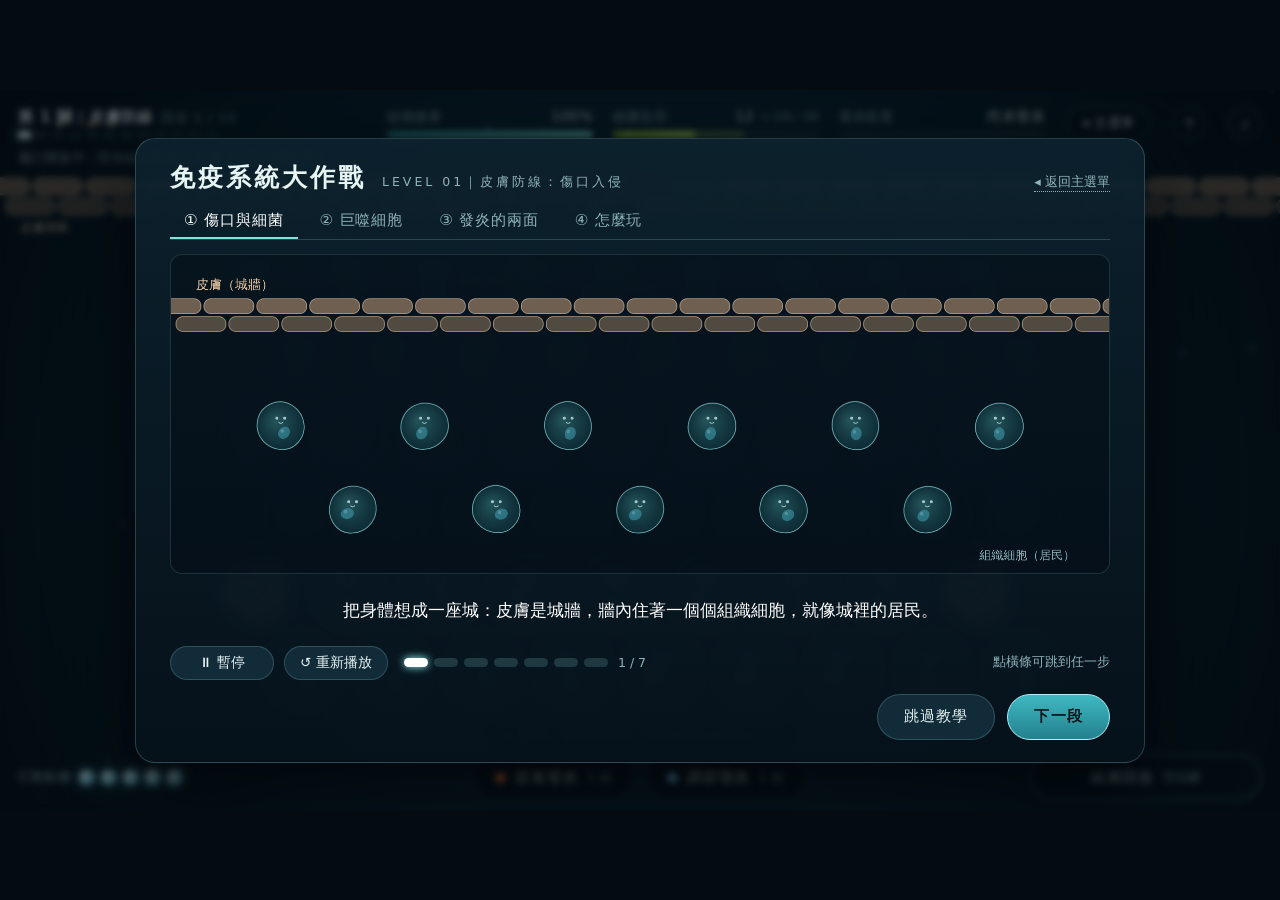
==== commit 03704f3a: "feat: deploy v0.8 mobile-friendly gameplay preview Public preview for real-device playtesting; v0.7 " ====
--- a/levels/01-skin-barrier.html
+++ b/levels/01-skin-barrier.html
@@ -3,7 +3,7 @@
 <head>
 <meta charset="utf-8">
 <meta name="viewport" content="width=device-width,initial-scale=1">
-<title>免疫系統大作戰 Immune Wars · 第 1 關 · Prototype v0.7</title>
+<title>免疫系統大作戰 Immune Wars · 第 1 關 · Prototype v0.8</title>
 <style>
   :root{
     --ink:#e6f4f4; --dim:#8fb3ba; --line:rgba(150,220,225,.22);
@@ -152,6 +152,91 @@
     color:var(--ink);font:inherit;font-size:15px;letter-spacing:.08em;cursor:pointer}
   .btns button.pri{background:linear-gradient(180deg,#3fb9c2,#23808d);border-color:#aef;color:#04161c;font-weight:600}
   .btns button:hover{filter:brightness(1.15)}
+
+  /* ---------- 手機版面（v0.8）：戰場與 UI 分開縮放；條件不成立時（桌面）完全不生效 ---------- */
+  #field{display:none}
+  #stage{touch-action:manipulation}
+  button.act.armed{border-color:#fff;box-shadow:0 0 0 2px rgba(255,255,255,.55)}
+  @media (max-width:540px),(max-height:540px){
+    html,body{-webkit-user-select:none;-webkit-tap-highlight-color:transparent;-webkit-text-size-adjust:100%;text-size-adjust:100%}
+    #stage{width:100%;height:100%;display:grid;gap:4px 10px;padding:6px 8px;
+      background:radial-gradient(circle at 50% 50%,#103445 0,#0a2230 50%,#040d14 100%) #06121b}
+    #field{display:block;grid-area:field;min-width:0;min-height:0;pointer-events:none}
+    #cv{transition:none}
+    #top,#fore,#hint,#tip,#bottom{position:relative;left:auto;right:auto;top:auto;bottom:auto;height:auto;min-width:0}
+    #top{grid-area:top;flex-wrap:wrap;gap:6px 8px}
+    #top a{height:44px!important;padding:0 10px!important}
+    .ic{width:44px;height:44px;font-size:17px}
+    .lvl{min-width:0} .lvl b{font-size:14px;white-space:nowrap}
+    .gauges{gap:8px;min-width:0} .g{width:auto;flex:1 1 auto;min-width:0}
+    .g .row{white-space:nowrap;gap:6px;font-size:12px;letter-spacing:0} .g .row em{font-size:13px} .g .row em small{font-size:11px}
+    #fore{grid-area:fore;font-size:13px;line-height:1.4;overflow-y:auto;pointer-events:auto;letter-spacing:0}
+    #hint{grid-area:hint;opacity:1;font-size:14px;line-height:1.45;overflow-y:auto;pointer-events:auto;display:flex;letter-spacing:0}
+    #hint span{margin:auto;padding:4px 12px;visibility:hidden} #hint.on span{visibility:visible}
+    #tip{grid-area:tip;display:block!important;left:auto!important;top:auto!important;white-space:normal;font-size:13px;line-height:1.5;overflow-y:auto;pointer-events:auto;padding:5px 10px}
+    #tip:empty::before{content:"點戰場上的格子，這裡會顯示它的說明。";color:var(--dim)}
+    #bottom{grid-area:bottom;display:grid;grid-template-columns:1fr 1fr;gap:6px 8px}
+    .acts{grid-area:1/1/2/3;display:grid;grid-template-columns:1fr 1fr;gap:8px} #ap{grid-area:2/1} #bEnd{grid-area:2/2}
+    #ap{min-width:0;gap:6px;font-size:13px}
+    button.act{height:48px;padding:0 8px;justify-content:center;font-size:15px;min-width:0;white-space:nowrap}
+    button.act:hover:not(:disabled){transform:none}
+    #bEnd{min-width:0} #bEnd small{display:none}
+    .side{display:none}
+    /* 教學、規則與結算：整張卡片可垂直捲動，不被固定高度裁切 */
+    #ov{overflow-y:auto;place-items:start center;padding:8px;-webkit-overflow-scrolling:touch}
+    .card,.card.brief{width:100%;max-width:720px;max-height:none;margin:auto;padding:16px 14px}
+    .card h1{font-size:26px;letter-spacing:.08em} .card h2{letter-spacing:.14em}
+    .card p{font-size:16px} .card ul{font-size:15px} .card .note{font-size:13px}
+    .card .stats{flex-wrap:wrap;gap:10px 18px}
+    .brief .bh{flex-wrap:wrap;gap:2px 12px} .brief h1{font-size:20px} .brief .bh span{letter-spacing:.1em}
+    .brief .bh a{display:inline-flex;align-items:center;min-height:44px;font-size:14px}
+    .tabs{display:grid;grid-template-columns:1fr 1fr;gap:0 6px} .tabs button{min-height:44px;padding:6px 4px;font-size:15px}
+    .brief .body{min-height:0!important}
+    #bcv{width:100%;height:auto;aspect-ratio:47/16;max-height:calc(100vh - 150px);object-fit:contain}
+    #bcap{height:auto;min-height:102px}
+    .bctl{flex-wrap:wrap;gap:8px;font-size:13px} .bctl button{height:44px;min-width:0;flex:1 1 40%;font-size:15px}
+    #bdots{order:5;flex:1 0 100%;min-width:0;margin:0;gap:4px;justify-content:center}
+    #bdots i{flex:1 1 0;width:auto;min-width:0;max-width:64px;height:44px;padding:17px 0;background-clip:content-box;border-radius:0}
+    #bdots i.done,#bdots i.now{background-clip:content-box;box-shadow:none}
+    .bctl .t{margin-left:0}
+    .grid3,.adv,.rules,.k2t,.cmpw{grid-template-columns:minmax(0,1fr)}
+    .adv svg{width:100%;height:auto} .adv ul,.rules,.brief .mc ul,.mc p,.cmpw ul{font-size:15px}
+    .rules b{flex-basis:78px}
+    .btns{gap:8px} .brief .btns{justify-content:center}
+    .btns button{height:46px;flex:1 1 44%;padding:0 10px;font-size:15px;letter-spacing:.04em}
+    .dif{overflow-x:auto} .cmp .hb{width:44px} table.cmp{font-size:14px}
+  }
+  @media (max-width:540px){                                   /* 手機直向：狀態在上、戰場在中、資訊與操作在下 */
+    #stage{grid-template-columns:minmax(0,1fr);grid-template-rows:auto 37px minmax(0,1fr) 82px 80px auto;
+      grid-template-areas:"top" "fore" "field" "hint" "tip" "bottom"}
+    .lvl{display:contents} .lvl b{flex:1 1 0;min-width:0;white-space:normal;line-height:1.3}
+    .lvl b span{display:block;margin:2px 0 0}
+    #pips{order:8;flex:0 0 100%;margin-top:11px} #pips i{flex:1 1 0;width:auto}
+    .bctl::after{content:"把手機轉成橫向，動畫會比較大。";flex:1 0 100%;order:6}
+    .gauges{order:9;flex:0 0 100%}
+  }
+  @media (max-height:540px) and (min-width:541px){            /* 手機橫向：戰場在左並盡量放大，資訊與操作在右欄 */
+    #stage{grid-template-columns:minmax(0,1fr) 272px;grid-template-rows:auto auto minmax(0,1fr) 62px auto;
+      grid-template-areas:"top top" "field fore" "field hint" "field tip" "field bottom"}
+    #top{flex-wrap:nowrap} .lvl{flex:0 0 auto;gap:0} #pips{gap:3px;margin-top:12px} #pips i{width:8px}
+    .lvl b span{font-size:12px;margin-left:6px}
+    #fore{max-height:56px}
+    button.act{height:44px;font-size:14px;gap:0;padding:0 4px;flex-direction:column;line-height:1.2} button.act small{font-size:11px}
+    .act .dot,#ap span{display:none} #ap{justify-content:center}
+    .bctl button{white-space:nowrap;padding:0 6px;font-size:14px}
+    .tabs{grid-template-columns:repeat(4,1fr)} .tabs button{font-size:14px;letter-spacing:0}
+    .card.brief{max-width:none;padding:8px 14px 10px} .brief .bh{margin-bottom:0;flex-wrap:nowrap} .brief .bh span{white-space:nowrap;overflow:hidden;text-overflow:ellipsis}
+    .tabs{margin-bottom:8px}
+    .brief .body:has(#bcv){display:grid;grid-template-columns:minmax(0,1fr) 250px;grid-template-rows:minmax(0,1fr) auto;gap:6px 12px}
+    #bcv{grid-row:1/3;align-self:center} #bcap{min-height:0;margin:0;font-size:16px;line-height:1.45} .bctl .t{display:none}
+    .btns button{flex:0 1 auto;padding:0 18px}
+  }
+  @media (max-height:540px) and (min-width:541px) and (max-width:780px){   /* 較窄的橫向（小螢幕手機）：頂列再精簡 */
+    #top{gap:6px} #pips{display:none}
+    .lvl b{white-space:normal;max-width:132px;font-size:12.5px;line-height:1.25} .lvl b span{display:block;margin:0}
+    .g .row{font-size:11px;gap:4px} .g .row em{font-size:12px}
+    #top a{font-size:0!important;width:44px;padding:0!important;justify-content:center} #top a::before{content:"◂";font-size:17px}
+  }
 </style>
 </head>
 <body>
@@ -183,6 +268,7 @@
   </div>
   <div id="fore"></div>
 
+  <div id="field"></div>
   <div id="hint"><span></span></div>
   <div id="tip"></div>
 
@@ -201,7 +287,7 @@
 <script>
 'use strict';
 /* =====================================================================
-   免疫系統大作戰 Immune Wars — Prototype v0.7（Level 01 皮膚防線）
+   免疫系統大作戰 Immune Wars — Prototype v0.8（Level 01 皮膚防線）
    單檔、離線、無外部相依。數值為娛樂性抽象模型，非真實生理數值。
    ===================================================================== */
 const W=1280,H=720,COLS=9,ROWS=6,R=52,HW=Math.sqrt(3)*R,HH=1.5*R;
@@ -379,13 +465,35 @@
 const wait=ms=>new Promise(r=>setTimeout(r,ms));
 const ease=u=>u<.5?2*u*u:1-Math.pow(-2*u+2,2)/2;
 
+// 手機版面（條件與 CSS 的 media query 相同）：不縮放整個舞台，只把戰場那一塊（CROP，邏輯座標 x,y,w,h）放進中央的 #field，
+// HUD 用實際的 CSS 像素排在外圍。1280×720 的邏輯座標、六角格與遊戲狀態都不變。
+const MQ=matchMedia('(max-width:540px),(max-height:540px)'),CROP=[196,62,888,584];
+let touch=matchMedia('(pointer:coarse)').matches,TS=1;       // touch：最近一次操作是不是觸控；TS：手機上畫布文字的放大倍率
+function fontBoost(c,f){if(c._fb)return;c._fb=1;const d=Object.getOwnPropertyDescriptor(CanvasRenderingContext2D.prototype,'font');
+  Object.defineProperty(c,'font',{get(){return d.get.call(this);},set(v){const k=f();d.set.call(this,k>1?v.replace(/([\d.]+)px/,(m,n)=>(n*k).toFixed(1)+'px'):v);}});}
+fontBoost(ctx,()=>TS);
 function fit(){
-  scale=Math.min(innerWidth/W,innerHeight/H);
-  stage.style.transform=`translate(${(innerWidth-W*scale)/2}px,${(innerHeight-H*scale)/2}px) scale(${scale})`;
-  const k=Math.min(3,scale*(devicePixelRatio||1));cv.width=Math.round(W*k);cv.height=Math.round(H*k);
+  const de=document.documentElement,vw=de.clientWidth,vh=de.clientHeight,cs=cv.style;
+  if(MQ.matches){
+    const f=$('field').getBoundingClientRect(),o=stage.getBoundingClientRect();
+    if(f.width<1||f.height<1)return;
+    scale=Math.min(f.width/CROP[2],f.height/CROP[3]);TS=Math.min(1.6,Math.max(1,.72/scale));
+    stage.style.transform='';cs.width=W*scale+'px';cs.height=H*scale+'px';
+    const x=f.left-o.left+(f.width-CROP[2]*scale)/2-CROP[0]*scale,y=f.top-o.top+(f.height-CROP[3]*scale)/2-CROP[1]*scale;
+    cs.left=x+'px';cs.top=y+'px';
+    // 畫布比 #field 大：超出的部分裁掉，免得畫到旁邊的資訊欄底下（左、右若已貼齊畫面邊緣就讓它延伸到邊緣）
+    const pl=f.left-o.left<12?0:f.left-o.left,pr=o.right-f.right<12?o.width:f.right-o.left+4;
+    cs.clipPath=`inset(${Math.max(0,f.top-o.top-4-y)}px ${Math.max(0,x+W*scale-pr)}px ${Math.max(0,y+H*scale-(f.bottom-o.top+4))}px ${Math.max(0,pl-x)}px)`;
+  }else{
+    scale=Math.min(vw/W,vh/H);TS=1;cs.width=cs.height=cs.left=cs.top=cs.clipPath='';
+    stage.style.transform=`translate(${(vw-W*scale)/2}px,${(vh-H*scale)/2}px) scale(${scale})`;
+  }
+  const k=Math.min(3,scale*(devicePixelRatio||1)),cw=Math.round(W*k),ch=Math.round(H*k);
+  if(cv.width!==cw||cv.height!==ch){cv.width=cw;cv.height=ch;}
   ctx.setTransform(cv.width/W,0,0,cv.height/H,0,0);
 }
-addEventListener('resize',fit);
+addEventListener('resize',fit);MQ.addEventListener('change',fit);
+if(window.ResizeObserver)new ResizeObserver(fit).observe($('field'));   // 旋轉螢幕、網址列收合、HUD 換行後重新對位
 
 const FONT='"PingFang TC","Noto Sans TC","Microsoft JhengHei",sans-serif';
 // 提示佇列：每句至少停留一段時間，不會被下一句立刻蓋掉
@@ -417,11 +525,13 @@
   }
   return'';
 }
+// 觸控裝置上，把提到滑鼠與鍵盤的操作說明換成觸控的說法（只換操作方式，不動教學內容）
+const tt=s=>touch?s.replace('（空白鍵）','').replace('把滑鼠移到按鈕上，先看範圍與預估效果','點一下按鈕先看範圍與預估效果，再點一次才執行'):s;
 function hintTick(){
   const now=performance.now();
   if(hCur&&(now>hEnd||(hq.length&&now>hMin)))hCur=null;
   if(!hCur&&hq.length){hCur=hq.shift();hMin=now+2800;hEnd=now+7500;}
-  const txt=actPrev?actPrev.html:hCur?hCur.text:guideText();
+  const txt=actPrev?actPrev.html+(armed?'｜<b>再點一次按鈕執行</b>，點別處取消':''):hCur?hCur.text:tt(guideText());
   if(txt!==hShown){hShown=txt;const h=$('hint');if(txt)h.firstElementChild.innerHTML=txt;h.classList.toggle('on',!!txt);}
 }
 // 促進／調節發炎的操作前預覽：在複本上先做一次，再用同一套回合結算比較前後
@@ -613,14 +723,14 @@
 
 // ---- 輸入 ----
 function tileAt(e){
-  const b=stage.getBoundingClientRect(),x=(e.clientX-b.left)/scale,y=(e.clientY-b.top)/scale;
+  const b=cv.getBoundingClientRect(),k=W/b.width,x=(e.clientX-b.left)*k,y=(e.clientY-b.top)*k;
   let best=-1,bd=R*.98;
   if(G)for(const t of G.tiles){const d=Math.hypot(t.x-x,t.y-y);if(d<bd){bd=d;best=t.i;}}
   return{i:best,x,y};
 }
-cv.addEventListener('mousemove',e=>{
+function onHover(e){
   const p=tileAt(e);hover=p.i;const tip=$('tip');
-  if(!G||hover<0||G.phase==='over'){tip.style.display='none';cv.style.cursor='default';return;}
+  if(!G||hover<0||G.phase==='over'){tip.style.display='none';tip.innerHTML='';cv.style.cursor='default';return;}
   const t=G.tiles[hover],m=macAt(G,hover),sel=G.macs.find(m=>m.id===G.sel),L=[];
   let act='';
   if(sel&&G.phase==='player'&&!(m&&m!==sel)){
@@ -636,11 +746,12 @@
   if(t.hp<3)L.push(['組織已壞死','組織嚴重受損','組織受損'][t.hp]);
   if(t.wound)L.push(G.sealed?'已結痂的傷口':'傷口｜細菌的入口');
   cv.style.cursor=(act||(m&&G.phase==='player'))?'pointer':'default';
-  if(!L.length){tip.style.display='none';return;}
+  if(!L.length){tip.style.display='none';tip.innerHTML='';return;}
   tip.innerHTML=L.join('<br>');tip.style.display='block';
   tip.style.left=Math.min(W-330,p.x+18)+'px';tip.style.top=Math.min(H-150,p.y+16)+'px';
-});
-cv.addEventListener('mouseleave',()=>{hover=-1;$('tip').style.display='none';});
+}
+cv.addEventListener('mousemove',onHover);
+cv.addEventListener('mouseleave',()=>{hover=-1;$('tip').style.display='none';$('tip').innerHTML='';});
 cv.addEventListener('click',e=>{
   if(!G||G.phase!=='player'||G.result)return;
   const i=tileAt(e).i;if(i<0){G.sel=-1;return hud();}
@@ -655,7 +766,22 @@
   if(G.ap<1)hint('ap0','行動點數用完了——按「結束回合」，細菌接著行動。',true);
   else if(G.tiles[i].bac&&sel.stomach>=CFG.CAP)hint('full','這個巨噬細胞吃飽了，要等消化後才能再吞噬。',true);
 });
-$('bPro').onclick=uiPromote;$('bCalm').onclick=uiCalm;$('bEnd').onclick=endTurn;
+// ---- 觸控（v0.8）：操作仍然只走 click，一次點擊只執行一次；這裡只補上「沒有滑鼠懸停」時的預覽與取消 ----
+cv.addEventListener('click',e=>{if(touch)onHover(e);});          // 點完後更新下方的格子說明（觸控沒有 mousemove 可以持續更新）
+cv.addEventListener('pointercancel',()=>{hover=-1;$('tip').innerHTML='';disarm();});
+addEventListener('pointerdown',e=>{touch=e.pointerType!=='mouse';
+  if(AC&&AC.state==='suspended')AC.resume().catch(()=>{});      // 手機切換分頁回來後，音效可能被瀏覽器暫停
+  if(armed&&!e.target.closest('#'+ACT_ID[armed]))disarm();
+},true);
+// 促進／調節發炎：觸控時第一下只顯示作用範圍與預估效果（不扣點），再點同一顆才執行；點別處取消。滑鼠維持懸停預覽、單擊執行。
+const ACT_ID={pro:'bPro',calm:'bCalm'};let armed=null;
+function disarm(){if(!armed)return;$(ACT_ID[armed]).classList.remove('armed');armed=null;hoverAct=null;actPrev=null;}
+function tapAct(a,run){
+  const m=G&&G.macs.find(m=>m.id===G.sel);
+  if(!touch||armed===a||!canAct()||!m){const t=touch;disarm();if(t){hoverAct=null;actPrev=null;}return run();}
+  disarm();armed=a;hoverAct=a;calcActPrev();$(ACT_ID[a]).classList.add('armed');
+}
+$('bPro').onclick=()=>tapAct('pro',uiPromote);$('bCalm').onclick=()=>tapAct('calm',uiCalm);$('bEnd').onclick=endTurn;
 for(const[id,a]of[['bPro','pro'],['bCalm','calm']]){$(id).onmouseenter=()=>{hoverAct=a;calcActPrev();};$(id).onmouseleave=()=>{hoverAct=null;actPrev=null;};}
 function setMute(v){muted=v;$('bMute').textContent=v?'×':'♪';$('bMute').style.opacity=v?.55:1;try{localStorage.setItem('iw_mute',v?'1':'0');}catch(e){}}
 $('bMute').onclick=()=>setMute(!muted);$('bHelp').onclick=()=>showBrief(ANIMS.length,true);
@@ -799,7 +925,7 @@
   if(!BA)return;if(!BA.cv.isConnected){BA=null;return;}
   if(BA.play&&!BA.done){BA.u+=dt/capDur(BA.a.caps[BA.k]);
     if(BA.u>=1){if(BA.k<BA.a.caps.length-1){BA.k++;BA.u=0;}else{BA.u=1;BA.done=true;BA.play=false;}briefUi();}}
-  const c=BA.c;c.setTransform(2,0,0,2,0,0);c.clearRect(0,0,940,320);
+  const c=BA.c;fontBoost(c,()=>MQ.matches?Math.min(1.5,Math.max(1,560/(c.canvas.clientWidth||940))):1);c.setTransform(2,0,0,2,0,0);c.clearRect(0,0,940,320);
   ctx=c;try{BA.a.draw(BA.k,BA.u);}finally{ctx=mainCtx;}
 }
 function briefRules(){
@@ -819,7 +945,7 @@
    ['勝利',`傷口結痂後，回合結束時細菌剩 ${c.SAFE} 隻以下（或全部清光）。`],
    ['失敗',`組織健康歸零、細菌達 ${c.LOAD_MAX} 隻，或 ${c.TURNS} 回合用完仍未控制。`]];
   return`<div class="rules">${R.map(r=>`<div><b>${r[0]}</b><span>${r[1]}</span></div>`).join('')}</div>
-  <p class="note">把滑鼠移到「促進發炎／調節發炎」按鈕上，會先顯示作用範圍與回合結束的預估損傷。「組織健康」是遊戲化的整體損傷預算（累計 ${c.BUDGET} 點損傷歸零）。發炎等級、擴散阻擋、吞噬加成與援軍回合都是遊戲規則，不是人體的固定數值；真實的發炎有助限制感染，但不保證完全擋住細菌。「城牆、居民、守衛」與角色表情只是比喻：細胞和細菌沒有情緒或意識。遊戲操作不是醫療處置。</p>`;
+  <p class="note">${touch?'點一下「促進發炎／調節發炎」按鈕，會先顯示作用範圍與回合結束的預估損傷，再點一次才執行。':'把滑鼠移到「促進發炎／調節發炎」按鈕上，會先顯示作用範圍與回合結束的預估損傷。'}「組織健康」是遊戲化的整體損傷預算（累計 ${c.BUDGET} 點損傷歸零）。發炎等級、擴散阻擋、吞噬加成與援軍回合都是遊戲規則，不是人體的固定數值；真實的發炎有助限制感染，但不保證完全擋住細菌。「城牆、居民、守衛」與角色表情只是比喻：細胞和細菌沒有情緒或意識。遊戲操作不是醫療處置。</p>`;
 }
 // 進階知識（選讀）：放在規則頁裡切換顯示，不是必讀內容
 function advHtml(){
@@ -918,7 +1044,7 @@
 function drawBg(){
   const g=ctx.createRadialGradient(W/2,H*.55,80,W/2,H*.55,760);
   g.addColorStop(0,'#103445');g.addColorStop(.55,'#0a2230');g.addColorStop(1,'#040d14');
-  ctx.fillStyle=g;ctx.fillRect(0,0,W,H);
+  if(MQ.matches)ctx.clearRect(0,0,W,H);else{ctx.fillStyle=g;ctx.fillRect(0,0,W,H);}   // 手機：背景交給頁面，畫布只畫戰場
   for(const m of motes){ctx.fillStyle=`rgba(150,225,235,${m.a})`;ctx.beginPath();ctx.arc(m.x,m.y,m.r,0,6.28);ctx.fill();}
 }
 function drawSkin(){
@@ -1170,6 +1296,7 @@
       col:Math.random()<.5?'160,255,235':'255,236,170',r:2+Math.random()*2.5});
 }
 function draw(){
+  ctx.setTransform(cv.width/W,0,0,cv.height/H,0,0);   // 每一幀重設：瀏覽器若重設了畫布狀態（例如手機切到背景再回來），下一幀就自己復原
   drawBg();if(!G)return;
   drawSkin();
   for(const t of G.tiles)drawTissue(t);
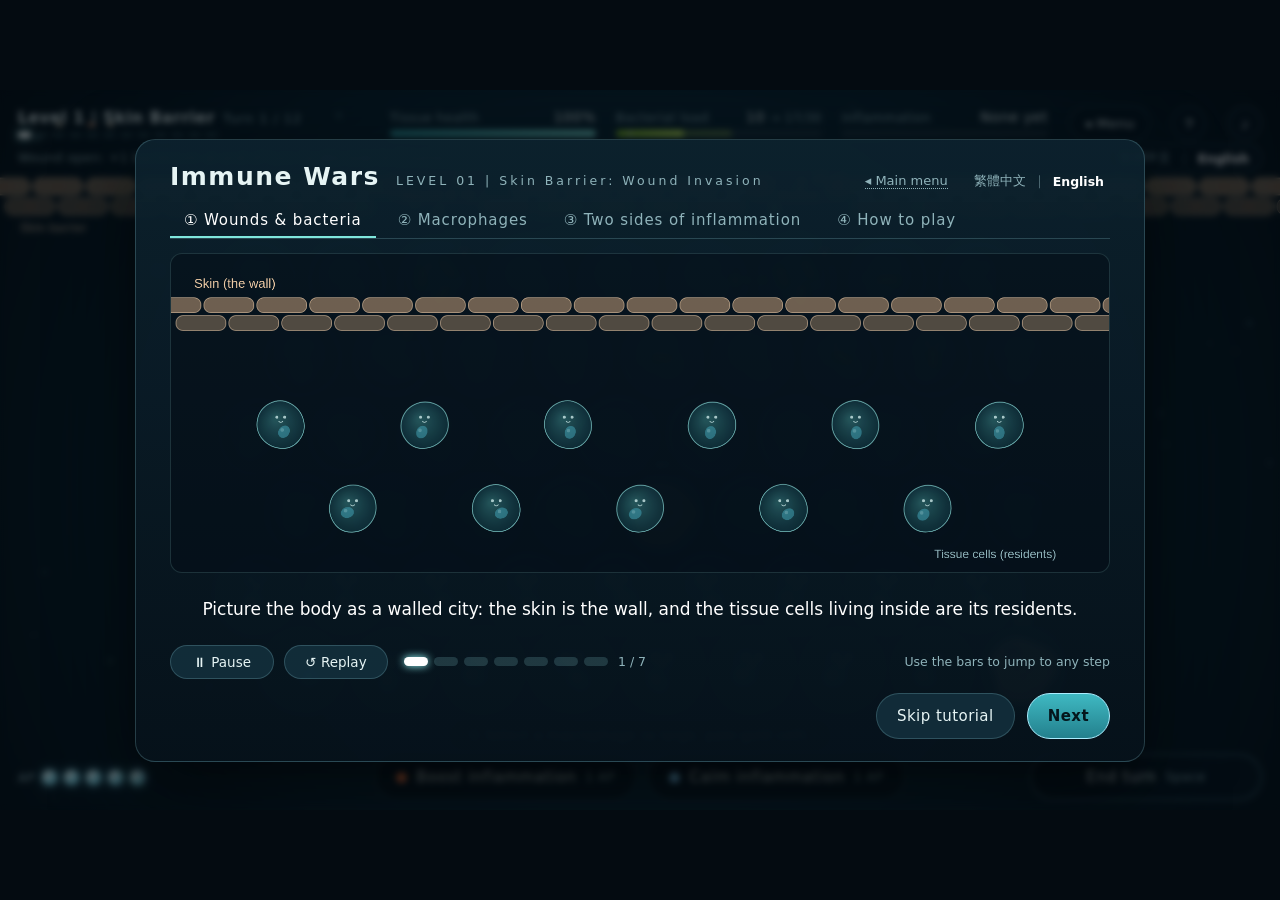
==== commit e8ddcef6: "feat: deploy v0.9 bilingual Chinese-English gameplay preview Public preview for maintainer playtesti" ====
--- a/levels/01-skin-barrier.html
+++ b/levels/01-skin-barrier.html
@@ -3,7 +3,7 @@
 <head>
 <meta charset="utf-8">
 <meta name="viewport" content="width=device-width,initial-scale=1">
-<title>免疫系統大作戰 Immune Wars · 第 1 關 · Prototype v0.8</title>
+<title>免疫系統大作戰 Immune Wars · 第 1 關 · Prototype v0.9</title>
 <style>
   :root{
     --ink:#e6f4f4; --dim:#8fb3ba; --line:rgba(150,220,225,.22);
@@ -153,6 +153,21 @@
   .btns button.pri{background:linear-gradient(180deg,#3fb9c2,#23808d);border-color:#aef;color:#04161c;font-weight:600}
   .btns button:hover{filter:brightness(1.15)}
 
+  /* ---------- 語言切換（v0.9）：繁體中文｜English ---------- */
+  .lang{display:inline-flex;align-items:center;gap:1px;font-size:12.5px;color:var(--dim);white-space:nowrap;flex:0 0 auto}
+  .lang button{background:none;border:0;padding:4px 6px;color:var(--dim);font:inherit;cursor:pointer;border-radius:8px}
+  .lang button.on{color:#fff;font-weight:600}
+  .lang button:hover{color:#9ff}
+  .lang i{font-style:normal;opacity:.6}
+  #top .lang{position:absolute;right:0;top:44px;height:28px;padding:0 6px;border-radius:14px;border:1px solid var(--line);background:var(--panel)}
+  .lgm{display:none}
+  .card{position:relative} .lrow{position:absolute;right:20px;top:12px}
+  .brief .bh .lang{margin-left:4px}
+  html:lang(en) .rules{line-height:1.45} html:lang(en) .rules b{flex-basis:100px} html:lang(en) .rules div{padding:4px 0}
+  html:lang(en) .brief .body{max-height:516px;overflow-y:auto}
+  html:lang(en) .card h1{letter-spacing:.06em} html:lang(en) .card:not(.brief){width:820px}
+  html:lang(en) .btns button{letter-spacing:.03em;padding:0 20px}
+
   /* ---------- 手機版面（v0.8）：戰場與 UI 分開縮放；條件不成立時（桌面）完全不生效 ---------- */
   #field{display:none}
   #stage{touch-action:manipulation}
@@ -175,6 +190,7 @@
     #hint span{margin:auto;padding:4px 12px;visibility:hidden} #hint.on span{visibility:visible}
     #tip{grid-area:tip;display:block!important;left:auto!important;top:auto!important;white-space:normal;font-size:13px;line-height:1.5;overflow-y:auto;pointer-events:auto;padding:5px 10px}
     #tip:empty::before{content:"點戰場上的格子，這裡會顯示它的說明。";color:var(--dim)}
+    html:lang(en) #tip:empty::before{content:"Tap a tile on the battlefield to see its details here."}
     #bottom{grid-area:bottom;display:grid;grid-template-columns:1fr 1fr;gap:6px 8px}
     .acts{grid-area:1/1/2/3;display:grid;grid-template-columns:1fr 1fr;gap:8px} #ap{grid-area:2/1} #bEnd{grid-area:2/2}
     #ap{min-width:0;gap:6px;font-size:13px}
@@ -205,6 +221,10 @@
     .btns{gap:8px} .brief .btns{justify-content:center}
     .btns button{height:46px;flex:1 1 44%;padding:0 10px;font-size:15px;letter-spacing:.04em}
     .dif{overflow-x:auto} .cmp .hb{width:44px} table.cmp{font-size:14px}
+    #top .lang{display:none} .lgm{display:grid;font-size:14px;font-weight:600} .xw{display:none}
+    .lang{font-size:14px} .lang button{min-height:44px;padding:4px 8px}
+    .lrow{position:static;display:flex;justify-content:flex-end;margin:-8px 0 0}
+    html:lang(en) .brief .body{max-height:none;overflow:visible} html:lang(en) .card:not(.brief){width:100%}
   }
   @media (max-width:540px){                                   /* 手機直向：狀態在上、戰場在中、資訊與操作在下 */
     #stage{grid-template-columns:minmax(0,1fr);grid-template-rows:auto 37px minmax(0,1fr) 82px 80px auto;
@@ -213,6 +233,7 @@
     .lvl b span{display:block;margin:2px 0 0}
     #pips{order:8;flex:0 0 100%;margin-top:11px} #pips i{flex:1 1 0;width:auto}
     .bctl::after{content:"把手機轉成橫向，動畫會比較大。";flex:1 0 100%;order:6}
+    html:lang(en) .bctl::after{content:"Turn your phone sideways for a larger animation."}
     .gauges{order:9;flex:0 0 100%}
   }
   @media (max-height:540px) and (min-width:541px){            /* 手機橫向：戰場在左並盡量放大，資訊與操作在右欄 */
@@ -230,6 +251,7 @@
     .brief .body:has(#bcv){display:grid;grid-template-columns:minmax(0,1fr) 250px;grid-template-rows:minmax(0,1fr) auto;gap:6px 12px}
     #bcv{grid-row:1/3;align-self:center} #bcap{min-height:0;margin:0;font-size:16px;line-height:1.45} .bctl .t{display:none}
     .btns button{flex:0 1 auto;padding:0 18px}
+    html:lang(en) .tabs button{font-size:13px} html:lang(en) .brief .body:has(#bcv){grid-template-columns:minmax(0,1fr) 300px} html:lang(en) #bcap{font-size:15px;line-height:1.4}
   }
   @media (max-height:540px) and (min-width:541px) and (max-width:780px){   /* 較窄的橫向（小螢幕手機）：頂列再精簡 */
     #top{gap:6px} #pips{display:none}
@@ -262,9 +284,11 @@
         <div class="bar"><s></s></div>
       </div>
     </div>
-    <a href="../index.html" title="返回主選單" style="height:34px;padding:0 14px;border-radius:17px;border:1px solid var(--line);background:var(--panel);color:var(--ink);font-size:13px;letter-spacing:.05em;display:flex;align-items:center;text-decoration:none;white-space:nowrap">◂ 主選單</a>
+    <a id="aMenu" href="../index.html" title="返回主選單" style="height:34px;padding:0 14px;border-radius:17px;border:1px solid var(--line);background:var(--panel);color:var(--ink);font-size:13px;letter-spacing:.05em;display:flex;align-items:center;text-decoration:none;white-space:nowrap">◂ 主選單</a>
     <button class="ic" id="bHelp" title="規則說明">?</button>
     <button class="ic" id="bMute" title="靜音（M）">♪</button>
+    <div class="lang"><button data-lang="zh">繁體中文</button><i>｜</i><button data-lang="en">English</button></div>
+    <button class="ic lgm" id="bLang" title="English">EN</button>
   </div>
   <div id="fore"></div>
 
@@ -287,7 +311,7 @@
 <script>
 'use strict';
 /* =====================================================================
-   免疫系統大作戰 Immune Wars — Prototype v0.8（Level 01 皮膚防線）
+   免疫系統大作戰 Immune Wars — Prototype v0.9（Level 01 皮膚防線）
    單檔、離線、無外部相依。數值為娛樂性抽象模型，非真實生理數值。
    ===================================================================== */
 const W=1280,H=720,COLS=9,ROWS=6,R=52,HW=Math.sqrt(3)*R,HH=1.5*R;
@@ -454,6 +478,51 @@
   win:()=>[523,659,784,1047,1319].forEach((f,i)=>tone(f,f,.55,'triangle',.11,i*.11)),
   lose:()=>[330,277,220,156].forEach((f,i)=>tone(f,f*.96,.75,'sine',.14,i*.3))
 };
+
+/* ---------------- 語言（繁體中文／English）：只影響畫面文字，不碰規則層與遊戲狀態 ----------------
+   優先順序：網址 ?lang= 或玩家按的切換鈕 → 先前儲存的偏好（iw_lang）→ 瀏覽器語言。
+   寫法：tx('中文','English') 就地成對；要晚一點才顯示的文字（提示佇列、動畫字幕）存成 [中文,English]，顯示時再用 pick() 取。 */
+const langOf=v=>/^en/i.test(v||'')?'en':/^zh/i.test(v||'')?'zh':null;
+let LANG=null;
+try{LANG=langOf(new URLSearchParams(location.search).get('lang'));}catch(e){}
+if(!LANG)try{LANG=langOf(localStorage.getItem('iw_lang'));}catch(e){}
+if(!LANG)LANG=/^zh/i.test(navigator.language||'')?'zh':'en';
+const tx=(zh,en)=>LANG==='en'?en:zh;
+const pick=a=>Array.isArray(a)?a[LANG==='en'?1:0]:a;
+const lnk=u=>u+'?lang='+LANG;                 // 離線開檔時 localStorage 不一定跨頁共用，用網址把語言帶到下一頁
+const langBtn=()=>`<div class="lang"><button data-lang="zh" class="${LANG==='zh'?'on':''}">繁體中文</button><i>｜</i><button data-lang="en" class="${LANG==='en'?'on':''}">English</button></div>`;
+let ovView=null,lastEv=null;                  // ovView：目前開著的卡片怎麼重畫（切換語言時用）
+function setLang(l){
+  if(l===LANG||!langOf(l))return;LANG=l;
+  try{localStorage.setItem('iw_lang',l);}catch(e){}                                            // 存不進去也照樣切換
+  try{const u=new URL(location.href);u.searchParams.set('lang',l);history.replaceState(null,'',u);}catch(e){}
+  applyLang();
+}
+function applyLang(){                         // 只重畫文字：不動 G、回合、行動點數、選取、亂數
+  const en=LANG==='en',H=(el,h)=>{el.innerHTML=h;};
+  document.documentElement.lang=en?'en':'zh-Hant-TW';
+  document.title=tx('免疫系統大作戰 Immune Wars · 第 1 關 · Prototype v0.9','Immune Wars · Level 1 · Prototype v0.9');
+  $('turnTxt').previousSibling.nodeValue=tx('第 1 關｜皮膚防線','Level 1 | Skin Barrier');
+  $('gH').title=tx('組織健康：遊戲化的整體損傷預算，歸零即失敗；不代表實際存活的細胞比例。滿載菌落與過度發炎都會扣它。','Tissue health: a game-style overall damage budget; at zero you lose. It does not represent the actual share of surviving cells. Full colonies and excessive inflammation both reduce it.');
+  $('gB').title=tx('細菌負荷：戰場上的細菌總數。淡色部分是下回合預估。超過上限即失控。','Bacterial load: the total number of bacteria on the battlefield. The pale part is the estimate for next turn. Past the limit, the infection is out of control.');
+  $('gI').title=tx('發炎程度：尚未發炎時細菌可自由擴散、援軍不會來；適度發炎可圍堵細菌、強化吞噬、召集援軍；任何一格到 3 級即為過度，會傷害組織。','Inflammation: with none, bacteria spread freely and reinforcements do not come; moderate inflammation contains bacteria, strengthens engulfing and calls reinforcements; any tile at level 3 is excessive and damages tissue.');
+  H($('gH').querySelector('.row span'),tx('組織健康','Tissue<span class="xw"> health</span>'));
+  H($('gB').querySelector('.row span'),tx('細菌負荷','Bacteria<span class="xw">l load</span>'));
+  H($('gI').querySelector('.row span'),tx('發炎程度','Inflammation'));
+  const a=$('aMenu');a.title=tx('返回主選單','Back to main menu');a.textContent=tx('◂ 主選單','◂ Menu');a.href=lnk('../index.html');
+  $('bHelp').title=tx('規則說明','How to play');$('bMute').title=tx('靜音（M）','Mute (M)');
+  $('bPro').title=tx('1 點：選取的巨噬細胞所在與相鄰格，發炎各 +1 級','1 AP: the selected macrophage’s tile and adjacent tiles each go up 1 inflammation level');
+  $('bCalm').title=tx(`1 點：選取的巨噬細胞所在與相鄰格，發炎各 −${CFG.CALM} 級`,`1 AP: the selected macrophage’s tile and adjacent tiles each go down ${CFG.CALM} inflammation levels`);
+  H($('bPro'),'<span class="dot" style="background:var(--inf)"></span>'+tx('促進發炎<small>1 點</small>','<span>Boost<span class="xw"> inflammation</span></span><small>1 AP</small>'));
+  H($('bCalm'),'<span class="dot" style="background:#7fd0ff"></span>'+tx('調節發炎<small>1 點</small>','<span>Calm<span class="xw"> inflammation</span></span><small>1 AP</small>'));
+  H($('bEnd'),tx('結束回合<small>空白鍵</small>','End turn<small>Space</small>'));
+  document.querySelectorAll('[data-lang]').forEach(b=>b.classList.toggle('on',b.dataset.lang===LANG));
+  $('bLang').textContent=en?'中文':'EN';$('bLang').title=en?'繁體中文':'English';
+  if(G)hud();
+  if(ovView){const s=BA&&{k:BA.k,u:BA.u,play:BA.play,done:BA.done};ovView();if(s&&BA){Object.assign(BA,s);briefUi();}}   // 教學動畫：保留目前步驟、進度與播放／暫停
+  if(lastEv&&$('tip').innerHTML)onHover(lastEv);
+}
+document.addEventListener('click',e=>{const b=e.target.closest('[data-lang]');if(b)setLang(b.dataset.lang);});
 
 /* ---------------- 畫面層 ---------------- */
 const $=id=>document.getElementById(id);
@@ -510,55 +579,54 @@
   if(!tut.on||!G||G.phase!=='player'||G.result)return'';
   const sel=G.macs.find(m=>m.id===G.sel);
   if(G.turn===1){
-    if(G.ap===0)return'<b>⑦</b> 行動點數用完了：按右下「結束回合」（空白鍵），換細菌行動。';
-    if(tut.last==='eat'&&G.macs.find(m=>m.id===G.sel)){}else if(G.ap<=2)return'<b>⑥</b> 結束前看預告：綠箭頭＝細菌擴散方向、紅色記號＝將受損的組織、上方「細菌負荷 a → b」＝下回合預估。點數還可以繼續用。';
-    if(!sel)return tut.acts?'再點一個巨噬細胞繼續行動，或按「結束回合」。':'<b>①</b> 點選一個巨噬細胞（淡金色的大細胞）。';
-    if(tut.last==='eat'&&sel)return`<b>⑤</b> 吞下去了！左下是剩餘行動點數；細胞上方的「${sel.stomach}/${CFG.CAP}」是體內容量，滿了要等回合結束消化。`;
-    if(engulfTargets(G,sel).length)return'<b>④</b> 標著「吞」的細菌可以吞噬：點它（1 點）。';
-    if(sel.stomach>=CFG.CAP)return'這個細胞吃飽了——換另一個巨噬細胞行動。';
-    return`<b>②</b> 青色亮格＝可移動範圍（1 點最多 ${CFG.MOVE} 格）。<b>③</b> 往細菌聚集的地方靠近。`;
+    if(G.ap===0)return tx(`<b>⑦</b> 行動點數用完了：按右下「結束回合」${touch?'':'（空白鍵）'}，換細菌行動。`,`<b>⑦</b> Out of action points: press “End turn” at the bottom right${touch?'':' (Space)'} to let the bacteria act.`);
+    if(tut.last==='eat'&&G.macs.find(m=>m.id===G.sel)){}else if(G.ap<=2)return tx('<b>⑥</b> 結束前看預告：綠箭頭＝細菌擴散方向、紅色記號＝將受損的組織、上方「細菌負荷 a → b」＝下回合預估。點數還可以繼續用。','<b>⑥</b> Before you end the turn, check the forecast: green arrows = where bacteria will spread, red marks = tissue about to be damaged, and the bacteria gauge “a → b” at the top = next turn’s estimate. You can still spend your remaining points.');
+    if(!sel)return tut.acts?tx('再點一個巨噬細胞繼續行動，或按「結束回合」。','Select another macrophage to keep going, or press “End turn”.'):tx('<b>①</b> 點選一個巨噬細胞（淡金色的大細胞）。','<b>①</b> Select a macrophage (a large, pale-gold cell).');
+    if(tut.last==='eat'&&sel)return tx(`<b>⑤</b> 吞下去了！左下是剩餘行動點數；細胞上方的「${sel.stomach}/${CFG.CAP}」是體內容量，滿了要等回合結束消化。`,`<b>⑤</b> Engulfed! Your remaining action points (AP) are at the bottom left. The “${sel.stomach}/${CFG.CAP}” above the cell shows how full it is; a full cell must wait for digestion at the end of the turn.`);
+    if(engulfTargets(G,sel).length)return tx('<b>④</b> 標著「吞」的細菌可以吞噬：點它（1 點）。','<b>④</b> Bacteria marked “Engulf” can be engulfed: choose one (1 AP).');
+    if(sel.stomach>=CFG.CAP)return tx('這個細胞吃飽了——換另一個巨噬細胞行動。','This cell is full — switch to another macrophage.');
+    return tx(`<b>②</b> 青色亮格＝可移動範圍（1 點最多 ${CFG.MOVE} 格）。<b>③</b> 往細菌聚集的地方靠近。`,`<b>②</b> Cyan tiles = where it can move (1 AP moves up to ${CFG.MOVE} tiles). <b>③</b> Move toward where the bacteria are gathering.`);
   }
   if(G.turn<=3&&!G.nPro){
     if(sel){const A=area(G,sel).map(i=>G.tiles[i]);
-      if(A.some(t=>t.bac>0&&t.inf===0)&&A.reduce((n,t)=>n+t.bac,0)>=3)return'細菌聚在一起時可以「促進發炎」——把滑鼠移到按鈕上，先看範圍與預估效果。';}
-    if(CFG.REINF.includes(G.turn+1))return'下回合援軍可以來，但需要發炎訊號指路：選一個靠近細菌的巨噬細胞，試試「促進發炎」。';
+      if(A.some(t=>t.bac>0&&t.inf===0)&&A.reduce((n,t)=>n+t.bac,0)>=3)return tx('細菌聚在一起時可以「促進發炎」——'+(touch?'點一下按鈕先看範圍與預估效果，再點一次才執行':'把滑鼠移到按鈕上，先看範圍與預估效果')+'。','When bacteria cluster together, you can “Boost inflammation” — '+(touch?'tap the button once to preview the area and estimated effect, then tap again to carry it out':'hover over the button to preview the area and estimated effect')+'.');}
+    if(CFG.REINF.includes(G.turn+1))return tx('下回合援軍可以來，但需要發炎訊號指路：選一個靠近細菌的巨噬細胞，試試「促進發炎」。','Reinforcements can come next turn, but they need an inflammation signal to follow: select a macrophage near the bacteria and try “Boost inflammation”.');
   }
   return'';
 }
-// 觸控裝置上，把提到滑鼠與鍵盤的操作說明換成觸控的說法（只換操作方式，不動教學內容）
-const tt=s=>touch?s.replace('（空白鍵）','').replace('把滑鼠移到按鈕上，先看範圍與預估效果','點一下按鈕先看範圍與預估效果，再點一次才執行'):s;
+// 觸控裝置上，提到滑鼠與鍵盤的操作說明改用觸控的說法：guideText() 直接依 touch 狀態選句子（v0.9 起不再對顯示文字做 replace，才不會依賴語言）
 function hintTick(){
   const now=performance.now();
   if(hCur&&(now>hEnd||(hq.length&&now>hMin)))hCur=null;
   if(!hCur&&hq.length){hCur=hq.shift();hMin=now+2800;hEnd=now+7500;}
-  const txt=actPrev?actPrev.html+(armed?'｜<b>再點一次按鈕執行</b>，點別處取消':''):hCur?hCur.text:tt(guideText());
+  const txt=actPrev?actPrev.html+(armed?tx('｜<b>再點一次按鈕執行</b>，點別處取消',' | <b>Tap the button again to carry it out</b>, or tap elsewhere to cancel'):''):hCur?pick(hCur.text):guideText();
   if(txt!==hShown){hShown=txt;const h=$('hint');if(txt)h.firstElementChild.innerHTML=txt;h.classList.toggle('on',!!txt);}
 }
 // 促進／調節發炎的操作前預覽：在複本上先做一次，再用同一套回合結算比較前後
 function calcActPrev(){
   actPrev=null;if(!hoverAct||!G||G.phase!=='player'||!G.fc)return;
-  const pro=hoverAct==='pro',name=pro?'促進發炎':'調節發炎',m=G.macs.find(m=>m.id===G.sel);
-  const eff=pro?'各 +1 級（最高 3）':`各 −${CFG.CALM} 級`;
-  if(!m){actPrev={html:`<b>${name}</b>｜1 點｜先點選一個巨噬細胞：作用在它所在與相鄰的格子，${eff}`};return;}
-  if(G.ap<1){actPrev={html:`<b>${name}</b>｜行動點數不足`};return;}
+  const pro=hoverAct==='pro',name=pro?tx('促進發炎','Boost inflammation'):tx('調節發炎','Calm inflammation'),SEP=tx('｜',' | '),m=G.macs.find(m=>m.id===G.sel);
+  const eff=pro?tx('各 +1 級（最高 3）','each +1 level (max 3)'):tx(`各 −${CFG.CALM} 級`,`each −${CFG.CALM} levels`);
+  if(!m){actPrev={html:tx(`<b>${name}</b>｜1 點｜先點選一個巨噬細胞：作用在它所在與相鄰的格子，${eff}`,`<b>${name}</b> | 1 AP | Select a macrophage first: it affects that cell’s tile and the adjacent tiles, ${eff}`)};return;}
+  if(G.ap<1){actPrev={html:tx(`<b>${name}</b>｜行動點數不足`,`<b>${name}</b> | Not enough action points`)};return;}
   const A=area(G,m),C=cloneState(G);(pro?actPromote:actCalm)(C,C.macs.find(o=>o.id===m.id));
-  const f=forecastOf(C),b=G.fc,lv={},T0=i=>G.tiles[i],P=[`<b>${name}</b>｜1 點｜周圍 ${A.length} 格${eff}`];
+  const f=forecastOf(C),b=G.fc,lv={},T0=i=>G.tiles[i],P=[tx(`<b>${name}</b>｜1 點｜周圍 ${A.length} 格${eff}`,`<b>${name}</b> | 1 AP | ${A.length} tiles around the cell, ${eff}`)],col=n=>n>1?'colonies':'colony';
   for(const i of A)lv[i]=[T0(i).inf,C.tiles[i].inf];
   if(pro){
     const nFull=A.filter(i=>T0(i).bac===3&&T0(i).inf===0).length,nEat=A.filter(i=>T0(i).bac>1&&T0(i).inf===0).length;
-    if(!A.some(i=>T0(i).bac>0))P.push('範圍內沒有細菌，只能當援軍的路標');
-    else{if(nFull)P.push(`圍堵 ${nFull} 個滿載菌落`);if(nEat)P.push(`${nEat} 個菌落可一次吞到容量上限`);}
-    if(b.reinf===-1&&f.reinf>=0)P.push('援軍下回合會循訊號抵達');
+    if(!A.some(i=>T0(i).bac>0))P.push(tx('範圍內沒有細菌，只能當援軍的路標','No bacteria in range — it would only be a signpost for reinforcements'));
+    else{if(nFull)P.push(tx(`圍堵 ${nFull} 個滿載菌落`,`Contains ${nFull} full ${col(nFull)}`));if(nEat)P.push(tx(`${nEat} 個菌落可一次吞到容量上限`,`${nEat} ${col(nEat)} can be engulfed up to capacity in one go`));}
+    if(b.reinf===-1&&f.reinf>=0)P.push(tx('援軍下回合會循訊號抵達','Reinforcements will follow the signal and arrive next turn'));
   }else{
-    if(!A.some(i=>T0(i).inf>0))P.push('周圍沒有發炎可調節');
+    if(!A.some(i=>T0(i).inf>0))P.push(tx('周圍沒有發炎可調節','No inflammation nearby to calm'));
     const nRel=A.filter(i=>T0(i).bac===3&&T0(i).inf>0&&C.tiles[i].inf===0).length;
-    if(nRel)P.push(`<span class="w">${nRel} 個滿載菌落將恢復擴散</span>`);
-    if(b.reinf>=0&&f.reinf===-1)P.push('<span class="w">援軍將失去路標</span>');
-  }
-  P.push(`回合結束預估組織損傷 ${b.dB+b.dI} → ${f.dB+f.dI}`);
-  if(f.dI>b.dI)P.push(`<span class="w">⚠ 過度發炎損傷 +${f.dI-b.dI}</span>`);
-  else if(pro&&A.some(i=>T0(i).bac>0))P.push('細菌沒清掉會每回合升 1 級，到 3 級就傷組織');
-  actPrev={html:P.join('｜'),lv};
+    if(nRel)P.push(tx(`<span class="w">${nRel} 個滿載菌落將恢復擴散</span>`,`<span class="w">${nRel} full ${col(nRel)} will start spreading again</span>`));
+    if(b.reinf>=0&&f.reinf===-1)P.push(tx('<span class="w">援軍將失去路標</span>','<span class="w">Reinforcements will lose their signpost</span>'));
+  }
+  P.push(tx(`回合結束預估組織損傷 ${b.dB+b.dI} → ${f.dB+f.dI}`,`Estimated tissue damage at end of turn: ${b.dB+b.dI} → ${f.dB+f.dI}`));
+  if(f.dI>b.dI)P.push(tx(`<span class="w">⚠ 過度發炎損傷 +${f.dI-b.dI}</span>`,`<span class="w">⚠ Excessive-inflammation damage +${f.dI-b.dI}</span>`));
+  else if(pro&&A.some(i=>T0(i).bac>0))P.push(tx('細菌沒清掉會每回合升 1 級，到 3 級就傷組織','If bacteria remain, it rises 1 level each turn; level 3 damages tissue'));
+  actPrev={html:P.join(SEP),lv};
 }
 
 // ---- 細菌的視覺個體 ----
@@ -588,15 +656,15 @@
 function afterAction(){
   if(G.sealed&&load(G)===0){G.result={win:true};return finish();}
   refresh();
-  if(G.ap===0)hint('ap0','行動點數用完了——按「結束回合」，細菌接著行動。');
+  if(G.ap===0)hint('ap0',['行動點數用完了——按「結束回合」，細菌接著行動。','Out of action points — press “End turn” and the bacteria will act.']);
 }
 function uiEngulf(m,i){
   const t=G.tiles[i],n=actEngulf(G,m,i),rods=t.bv.splice(t.bv.length-n,n);
   const cx=rods.reduce((s,r)=>s+r.x,0)/n,cy=rods.reduce((s,r)=>s+r.y,0)/n;
-  startGulp(m,rods,cx,cy,'吞噬 ×'+n);tut.acts++;tut.last=tut.ate?'':'eat';tut.ate=1;
-  hint('engulf',`吞噬作用：巨噬細胞把細菌包進體內分解。每個細胞最多裝 ${CFG.CAP} 隻，回合結束消化 ${CFG.DIGEST} 隻。`);
-  if(n>1)hint('activated','遊戲設定：發炎區裡的巨噬細胞被活化，一次可以吞到容量上限。');
-  if(m.stomach>=CFG.CAP)hint('full','這個巨噬細胞吃飽了，要等消化後才能再吞噬。');
+  startGulp(m,rods,cx,cy,tx('吞噬 ×','Engulfed ×')+n);tut.acts++;tut.last=tut.ate?'':'eat';tut.ate=1;
+  hint('engulf',[`吞噬作用：巨噬細胞把細菌包進體內分解。每個細胞最多裝 ${CFG.CAP} 隻，回合結束消化 ${CFG.DIGEST} 隻。`,`Phagocytosis: the macrophage wraps bacteria up and breaks them down inside. Each cell holds up to ${CFG.CAP} and digests ${CFG.DIGEST} at the end of the turn.`]);
+  if(n>1)hint('activated',['遊戲設定：發炎區裡的巨噬細胞被活化，一次可以吞到容量上限。','Game rule: macrophages in an inflamed area are activated and can engulf up to their capacity in one go.']);
+  if(m.stomach>=CFG.CAP)hint('full',['這個巨噬細胞吃飽了，要等消化後才能再吞噬。','This macrophage is full; it must digest before it can engulf again.']);
   afterAction();
 }
 function uiMove(m,i,prev){
@@ -605,18 +673,18 @@
 }
 function uiPromote(){
   const m=G.macs.find(m=>m.id===G.sel);if(!canAct())return;
-  if(!m){SFX.deny();return hint('needsel','先點選一個巨噬細胞，再下達指令。',true);}
+  if(!m){SFX.deny();return hint('needsel',['先點選一個巨噬細胞，再下達指令。','Select a macrophage first, then give the order.'],true);}
   actPromote(G,m);G.nPro++;tut.acts++;tut.last='pro';SFX.flare();ring(m.x,m.y,'255,130,70',R*2.1,.7);
   for(const i of area(G,m))burst(G.tiles[i].x,G.tiles[i].y,4,'255,140,80',50,2);
-  hint('promote','發炎啟動：區內細菌被圍堵、吞噬更強，也是援軍的路標。但細菌沒清掉，發炎每回合升 1 級——到 3 級就會傷害組織。');
+  hint('promote',['發炎啟動：區內細菌被圍堵、吞噬更強，也是援軍的路標。但細菌沒清掉，發炎每回合升 1 級——到 3 級就會傷害組織。','Inflammation on: bacteria in the area are contained, engulfing is stronger, and reinforcements get a signpost. But while bacteria remain, inflammation rises 1 level each turn — at level 3 it damages tissue.']);
   afterAction();
 }
 function uiCalm(){
   const m=G.macs.find(m=>m.id===G.sel);if(!canAct())return;
-  if(!m){SFX.deny();return hint('needsel','先點選一個巨噬細胞，再下達指令。',true);}
-  if(!area(G,m).some(i=>G.tiles[i].inf>0)){SFX.deny();return hint('nocalm','這個巨噬細胞周圍沒有發炎可以調節。',true);}
+  if(!m){SFX.deny();return hint('needsel',['先點選一個巨噬細胞，再下達指令。','Select a macrophage first, then give the order.'],true);}
+  if(!area(G,m).some(i=>G.tiles[i].inf>0)){SFX.deny();return hint('nocalm',['這個巨噬細胞周圍沒有發炎可以調節。','There is no inflammation around this macrophage to calm.'],true);}
   actCalm(G,m);tut.acts++;tut.last='calm';SFX.calm();ring(m.x,m.y,'130,210,255',R*2.1,.8);
-  hint('calm',`調節發炎：周圍發炎降 ${CFG.CALM} 級。降到 0 級的格子，細菌又能擴散了。`);
+  hint('calm',[`調節發炎：周圍發炎降 ${CFG.CALM} 級。降到 0 級的格子，細菌又能擴散了。`,`Calm inflammation: nearby inflammation drops ${CFG.CALM} levels. On tiles that fall to level 0, bacteria can spread again.`]);
   afterAction();
 }
 const canAct=()=>G&&G.phase==='player'&&!G.result&&G.ap>0;
@@ -633,18 +701,18 @@
   const g=growList(G),full=fullList(G),sp=phaseSpread(G);let any=false;
   for(const e of sp){
     const s=G.tiles[e.from];
-    if(e.blocked){ring(s.x,s.y,'255,150,90',R*.95,.5);Hn('blocked','遊戲設定：發炎區的細菌無法向外擴散。（真實的發炎是「有助限制」感染，不保證完全擋住。）');continue;}
+    if(e.blocked){ring(s.x,s.y,'255,150,90',R*.95,.5);Hn('blocked',['遊戲設定：發炎區的細菌無法向外擴散。（真實的發炎是「有助限制」感染，不保證完全擋住。）','Game rule: bacteria in an inflamed area cannot spread outward. (Real inflammation helps limit infection; it does not guarantee a complete block.)']);continue;}
     any=true;if(s.bv.length)s.bv[s.bv.length-1].st=1;
-    if(e.mac){const m=G.macs.find(m=>m.id===e.mac);startGulp(m,[{x:s.x,y:s.y,rot:0,ph:0,s:1,st:0}],s.x,s.y,'攔截 ×1');
-      Hn('sentinel','守在擴散路線上的巨噬細胞，會直接吞掉闖進來的細菌。');}
+    if(e.mac){const m=G.macs.find(m=>m.id===e.mac);startGulp(m,[{x:s.x,y:s.y,rot:0,ph:0,s:1,st:0}],s.x,s.y,tx('攔截 ×1','Blocked ×1'));
+      Hn('sentinel',['守在擴散路線上的巨噬細胞，會直接吞掉闖進來的細菌。','A macrophage standing in the path of the spread engulfs the bacteria that move in.']);}
     else if(!e.fail){addBv(G.tiles[e.to],{x:s.x,y:s.y});ring(G.tiles[e.to].x,G.tiles[e.to].y,'190,240,80',R*.8,.6);}
   }
-  if(any){SFX.spread();Hn('spread','滿 3 隻的菌落會向鄰近組織擴散，並損傷它所在的組織。');}
+  if(any){SFX.spread();Hn('spread',['滿 3 隻的菌落會向鄰近組織擴散，並損傷它所在的組織。','A colony of 3 spreads to nearby tissue and damages the tissue it sits on.']);}
   hud();await Wt(sp.length?620:60);if(!alive())return;
   // 分裂增殖
   const gr=phaseGrow(G,g);
   gr.forEach((i,k)=>{addBv(G.tiles[i]);if(k<4)SFX.pop(k*.05);});
-  if(gr.length)Hn('divide','細菌在條件合適的組織裡，一分為二不斷增殖。');
+  if(gr.length)Hn('divide',['細菌在條件合適的組織裡，一分為二不斷增殖。','Where conditions are right, bacteria keep multiplying by dividing in two.']);
   hud();await Wt(gr.length?560:60);if(!alive())return;
   // 傷口湧入
   if(G.influxLeft>0){
@@ -652,7 +720,7 @@
     for(const e of iv.list){const w=G.tiles[e.from],from={x:w.x,y:92};
       if(e.mac)startGulp(G.macs.find(m=>m.id===e.mac),[{x:from.x,y:from.y,rot:1.57,ph:0,s:1,st:0}],from.x,from.y);
       else if(e.to>=0)addBv(G.tiles[e.to],from);}
-    if(iv.sealed){for(const wi of G.wounds)ftext(G.tiles[wi].x,104,'傷口結痂','230,180,140');SFX.seal();Hn('seal','血塊封住了傷口，暫時擋住新的細菌。現在把剩下的清乾淨！');}
+    if(iv.sealed){for(const wi of G.wounds)ftext(G.tiles[wi].x,104,tx('傷口結痂','Wound scabbed over'),'230,180,140');SFX.seal();Hn('seal',['血塊封住了傷口，暫時擋住新的細菌。現在把剩下的清乾淨！','A blood clot has sealed the wound, holding back new bacteria for now. Clear out the rest!']);}
     hud();await Wt(520);if(!alive())return;
   }
   // 發炎變化
@@ -665,16 +733,16 @@
   for(const k in acc){if(k[0]==='c')continue;const t=G.tiles[k];t.flash=1;burst(t.x,t.y,7,acc['c'+k]?'255,110,70':'200,90,110',70,2.6);
     ftext(t.x,t.y-18,'−'+acc[k],acc['c'+k]?'255,150,110':'255,120,140');}
   if(dm.length){SFX.hurt();
-    if(dm.some(e=>e.cause==='inf'))Hn('over','過度發炎！免疫反應太強，連周圍的正常組織也被波及。用「調節發炎」降溫。',true);
-    else Hn('toxin','組織受損：滿載的菌落正在損傷它所在的組織。');}
+    if(dm.some(e=>e.cause==='inf'))Hn('over',['過度發炎！免疫反應太強，連周圍的正常組織也被波及。用「調節發炎」降溫。','Excessive inflammation! The immune response is too strong and is hitting the healthy tissue around it. Use “Calm inflammation” to cool it down.'],true);
+    else Hn('toxin',['組織受損：滿載的菌落正在損傷它所在的組織。','Tissue damage: a full colony is damaging the tissue it sits on.']);}
   hud();await Wt(dm.length?650:120);if(!alive())return;
   if(advance(G))return finish();
   G.phase='player';tut.last='';if(G.turn>3)tut.on=false;
   if(G.reinfEv){
     if(G.reinfEv.tile>=0){const m=G.macs.find(m=>m.id===G.reinfEv.mac);ring(m.x,m.y,'255,236,200',R*1.5,.8);
-      ftext(m.x,m.y-46,'援軍抵達','255,236,200');SFX.arrive();
-      Hn('reinf','援軍抵達！血液中的單核球循著發炎訊號進入組織，成為新的巨噬細胞。',true);}
-    else{G.reinfMiss++;SFX.deny();Hn('noreinf','沒有發炎訊號——援軍不知道該往哪裡去，這次沒有來。',true);}
+      ftext(m.x,m.y-46,tx('援軍抵達','Reinforcements!'),'255,236,200');SFX.arrive();
+      Hn('reinf',['援軍抵達！血液中的單核球循著發炎訊號進入組織，成為新的巨噬細胞。','Reinforcements have arrived! Monocytes in the blood follow the inflammation signal into the tissue and become new macrophages.'],true);}
+    else{G.reinfMiss++;SFX.deny();Hn('noreinf',['沒有發炎訊號——援軍不知道該往哪裡去，這次沒有來。','No inflammation signal — the reinforcements did not know where to go, so none came this time.'],true);}
   }
   refresh();
 }
@@ -689,35 +757,35 @@
 function hud(){
   if(!G)return;
   const L=load(G),hp=health(G),I=G.tiles.reduce((n,t)=>n+t.inf,0),over=G.tiles.some(t=>t.inf===3);
-  $('turnTxt').textContent=`回合 ${G.turn} / ${CFG.TURNS}`;
+  $('turnTxt').textContent=tx(`回合 ${G.turn} / ${CFG.TURNS}`,`Turn ${G.turn} / ${CFG.TURNS}`);
   $('pips').innerHTML=Array.from({length:CFG.TURNS},(_,k)=>{const n=k+1;
     return`<i class="${n<G.turn?'done':n===G.turn?'now':''}${CFG.REINF.includes(n)?' rf':''}${n===CFG.INFLUX?' sc':''}" title="${
-      CFG.REINF.includes(n)?'援軍可在此回合抵達':n===CFG.INFLUX?'此回合結束時傷口結痂':'回合 '+n}"></i>`}).join('');
+      CFG.REINF.includes(n)?tx('援軍可在此回合抵達','Reinforcements can arrive this turn'):n===CFG.INFLUX?tx('此回合結束時傷口結痂','The wound scabs over at the end of this turn'):tx('回合 ','Turn ')+n}"></i>`}).join('');
   $('vH').textContent=Math.round(hp*100)+'%';$('gH').querySelector('s').style.width=hp*100+'%';
   $('gH').classList.toggle('warn',hp<.35);
   const fl=G.fc&&G.phase==='player'?G.fc.load:L;
-  $('vB').innerHTML=G.phase==='player'&&fl!==L?`${L} <small>→ ${fl}／${CFG.LOAD_MAX}</small>`:`${L} <small>／${CFG.LOAD_MAX}</small>`;
+  $('vB').innerHTML=G.phase==='player'&&fl!==L?`${L} <small>→ ${fl}${tx('／','/')}${CFG.LOAD_MAX}</small>`:`${L} <small>${tx('／','/')}${CFG.LOAD_MAX}</small>`;
   const gb=$('gB');gb.querySelector('s').style.width=Math.min(100,L/CFG.LOAD_MAX*100)+'%';
   gb.querySelector('u').style.width=Math.min(100,fl/CFG.LOAD_MAX*100)+'%';
   gb.querySelector('b').style.left=CFG.SAFE/CFG.LOAD_MAX*100+'%';
   gb.classList.toggle('warn',fl>=CFG.LOAD_MAX*.75);
-  $('vI').textContent=over?'過度！':I===0?(L>0?'尚未發炎':'平靜'):'適度';$('gI').querySelector('s').style.width=Math.min(100,I/21*100)+'%';
+  $('vI').textContent=over?tx('過度！','Excessive!'):I===0?(L>0?tx('尚未發炎','None yet'):tx('平靜','Calm')):tx('適度','Moderate');$('gI').querySelector('s').style.width=Math.min(100,I/21*100)+'%';
   $('gI').classList.toggle('warn',over);
-  $('ap').innerHTML='<span>行動點數</span>'+Array.from({length:CFG.AP},(_,k)=>`<i class="${k<G.ap?'on':''}"></i>`).join('');
+  $('ap').innerHTML='<span>'+tx('行動點數','AP')+'</span>'+Array.from({length:CFG.AP},(_,k)=>`<i class="${k<G.ap?'on':''}"></i>`).join('');
   const pl=G.phase==='player',m=G.macs.find(m=>m.id===G.sel);
   $('bPro').disabled=!(pl&&G.ap>0);
   $('bCalm').disabled=!(pl&&G.ap>0&&(!m||area(G,m).some(i=>G.tiles[i].inf>0)));
   const be=$('bEnd');be.disabled=!pl;be.classList.toggle('pulse',pl&&G.ap===0);
   const f=[];let bad='';
   if(pl&&G.fc){
-    if(!G.sealed)f.push(`傷口開放中：回合結束再湧入 1 隻（${G.influxLeft} 回合後結痂）`);
-    if(G.fc.reinf!==null)f.push(G.fc.reinf>=0?'下回合援軍抵達發炎最強處':'<span class="w">下回合援軍可來，但目前沒有發炎訊號指路</span>');
+    if(!G.sealed)f.push(tx(`傷口開放中：回合結束再湧入 1 隻（${G.influxLeft} 回合後結痂）`,`Wound open: +1 bacterium at end of turn (scabs over in ${G.influxLeft} turn${G.influxLeft>1?'s':''})`));
+    if(G.fc.reinf!==null)f.push(G.fc.reinf>=0?tx('下回合援軍抵達發炎最強處','Reinforcements arrive next turn at the most inflamed tile'):'<span class="w">'+tx('下回合援軍可來，但目前沒有發炎訊號指路','Reinforcements can come next turn, but there is no inflammation signal to guide them')+'</span>');
     const r=G.fc.res;
-    if(r&&!r.win)bad={tissue:'組織將損傷殆盡',overrun:'感染將失控',timeout:'這是最後一回合，感染仍未受控'}[r.why];
-    if(bad)f.push(`<span class="w">⚠ 就這樣結束回合：${bad}</span>`);
+    if(r&&!r.win)bad={tissue:tx('組織將損傷殆盡','the tissue will be destroyed'),overrun:tx('感染將失控','the infection will get out of control'),timeout:tx('這是最後一回合，感染仍未受控','this is the last turn and the infection is still not under control')}[r.why];
+    if(bad)f.push(`<span class="w">${tx('⚠ 就這樣結束回合：','⚠ If you end the turn now: ')}${bad}</span>`);
   }
   be.classList.toggle('danger',!!bad);
-  $('fore').innerHTML=f.join('　·　');
+  $('fore').innerHTML=f.join(tx('　·　','  ·  '));
   calcActPrev();
 }
 
@@ -729,26 +797,26 @@
   return{i:best,x,y};
 }
 function onHover(e){
-  const p=tileAt(e);hover=p.i;const tip=$('tip');
+  const p=tileAt(e);hover=p.i;lastEv=e;const tip=$('tip');
   if(!G||hover<0||G.phase==='over'){tip.style.display='none';tip.innerHTML='';cv.style.cursor='default';return;}
   const t=G.tiles[hover],m=macAt(G,hover),sel=G.macs.find(m=>m.id===G.sel),L=[];
   let act='';
   if(sel&&G.phase==='player'&&!(m&&m!==sel)){
     if(engulfTargets(G,sel).includes(hover)){const n=engulfCount(G,sel,hover);
-      act=`<b>吞噬 ${n} 隻</b>（1 點）`+(t.inf>0&&n<t.bac?`｜容量只剩 ${CFG.CAP-sel.stomach}`:t.inf>0&&n>1?'｜發炎區加成':'');}
-    else if(moveTargets(G,sel).has(hover))act='<b>移動</b>（1 點）';
+      act=tx(`<b>吞噬 ${n} 隻</b>（1 點）`,`<b>Engulf ${n}</b> (1 AP)`)+(t.inf>0&&n<t.bac?tx(`｜容量只剩 ${CFG.CAP-sel.stomach}`,` | only ${CFG.CAP-sel.stomach} capacity left`):t.inf>0&&n>1?tx('｜發炎區加成',' | inflamed-area bonus'):'');}
+    else if(moveTargets(G,sel).has(hover))act=tx('<b>移動</b>（1 點）','<b>Move</b> (1 AP)');
   }
   if(act)L.push(act);
-  if(m)L.push(`巨噬細胞｜體內 ${m.stomach}/${CFG.CAP}${m.stomach>=CFG.CAP?'（飽了）':''}，回合結束消化 ${CFG.DIGEST} 隻`);
-  if(t.bac)L.push(`細菌 ×${t.bac}｜`+(t.bac===3?(t.inf>0?'被發炎圍堵（遊戲設定），仍在損傷組織':'回合結束時擴散，並損傷組織'):'回合結束時分裂'));
-  if(t.inf)L.push([,'發炎 1 級｜圍堵細菌、強化吞噬','發炎 2 級｜圍堵細菌、強化吞噬','發炎 3 級（過度）｜每回合損傷這格與周圍組織'][t.inf]+
-    (t.inf<3?(t.bac>0?(t.inf===2?'；<span style="color:#ffb39a">細菌還在，回合結束升到 3 級並傷組織</span>':'；細菌還在就會升級'):'；沒有細菌，回合結束消退 1 級'):''));
-  if(t.hp<3)L.push(['組織已壞死','組織嚴重受損','組織受損'][t.hp]);
-  if(t.wound)L.push(G.sealed?'已結痂的傷口':'傷口｜細菌的入口');
+  if(m)L.push(tx(`巨噬細胞｜體內 ${m.stomach}/${CFG.CAP}${m.stomach>=CFG.CAP?'（飽了）':''}，回合結束消化 ${CFG.DIGEST} 隻`,`Macrophage | holding ${m.stomach}/${CFG.CAP}${m.stomach>=CFG.CAP?' (full)':''}, digests ${CFG.DIGEST} at end of turn`));
+  if(t.bac)L.push(tx(`細菌 ×${t.bac}｜`,`Bacteria ×${t.bac} | `)+(t.bac===3?(t.inf>0?tx('被發炎圍堵（遊戲設定），仍在損傷組織','contained by inflammation (game rule), still damaging tissue'):tx('回合結束時擴散，並損傷組織','spreads at end of turn and damages tissue')):tx('回合結束時分裂','divides at end of turn')));
+  if(t.inf)L.push(tx([,'發炎 1 級｜圍堵細菌、強化吞噬','發炎 2 級｜圍堵細菌、強化吞噬','發炎 3 級（過度）｜每回合損傷這格與周圍組織'],[,'Inflammation level 1 | contains bacteria, stronger engulfing','Inflammation level 2 | contains bacteria, stronger engulfing','Inflammation level 3 (excessive) | damages this tile and adjacent tissue every turn'])[t.inf]+
+    (t.inf<3?(t.bac>0?(t.inf===2?tx('；<span style="color:#ffb39a">細菌還在，回合結束升到 3 級並傷組織</span>','; <span style="color:#ffb39a">bacteria remain: rises to level 3 at end of turn and damages tissue</span>'):tx('；細菌還在就會升級','; rises while bacteria remain')):tx('；沒有細菌，回合結束消退 1 級','; no bacteria: drops 1 level at end of turn')):''));
+  if(t.hp<3)L.push(tx(['組織已壞死','組織嚴重受損','組織受損'],['Tissue dead','Tissue badly damaged','Tissue damaged'])[t.hp]);
+  if(t.wound)L.push(G.sealed?tx('已結痂的傷口','Scabbed-over wound'):tx('傷口｜細菌的入口','Wound | where bacteria get in'));
   cv.style.cursor=(act||(m&&G.phase==='player'))?'pointer':'default';
   if(!L.length){tip.style.display='none';tip.innerHTML='';return;}
   tip.innerHTML=L.join('<br>');tip.style.display='block';
-  tip.style.left=Math.min(W-330,p.x+18)+'px';tip.style.top=Math.min(H-150,p.y+16)+'px';
+  tip.style.left=Math.min(W-Math.max(330,tip.offsetWidth+10),p.x+18)+'px';tip.style.top=Math.min(H-150,p.y+16)+'px';
 }
 cv.addEventListener('mousemove',onHover);
 cv.addEventListener('mouseleave',()=>{hover=-1;$('tip').style.display='none';$('tip').innerHTML='';});
@@ -757,14 +825,14 @@
   const i=tileAt(e).i;if(i<0){G.sel=-1;return hud();}
   const sel=G.macs.find(m=>m.id===G.sel),m=macAt(G,i);
   if(m&&m!==sel){G.sel=m.id;SFX.select();hud();return;}
-  if(!sel){if(G.tiles[i].bac)hint('needsel','先點選一個巨噬細胞，再下達指令。',true);return;}
+  if(!sel){if(G.tiles[i].bac)hint('needsel',['先點選一個巨噬細胞，再下達指令。','Select a macrophage first, then give the order.'],true);return;}
   if(engulfTargets(G,sel).includes(i))return uiEngulf(sel,i);
-  if(m===sel){if(G.tiles[i].bac&&sel.stomach>=CFG.CAP){SFX.deny();hint('full','這個巨噬細胞吃飽了，要等消化後才能再吞噬。',true);}return;}
+  if(m===sel){if(G.tiles[i].bac&&sel.stomach>=CFG.CAP){SFX.deny();hint('full',['這個巨噬細胞吃飽了，要等消化後才能再吞噬。','This macrophage is full; it must digest before it can engulf again.'],true);}return;}
   const prev=moveTargets(G,sel);
   if(prev.has(i))return uiMove(sel,i,prev);
   SFX.deny();
-  if(G.ap<1)hint('ap0','行動點數用完了——按「結束回合」，細菌接著行動。',true);
-  else if(G.tiles[i].bac&&sel.stomach>=CFG.CAP)hint('full','這個巨噬細胞吃飽了，要等消化後才能再吞噬。',true);
+  if(G.ap<1)hint('ap0',['行動點數用完了——按「結束回合」，細菌接著行動。','Out of action points — press “End turn” and the bacteria will act.'],true);
+  else if(G.tiles[i].bac&&sel.stomach>=CFG.CAP)hint('full',['這個巨噬細胞吃飽了，要等消化後才能再吞噬。','This macrophage is full; it must digest before it can engulf again.'],true);
 });
 // ---- 觸控（v0.8）：操作仍然只走 click，一次點擊只執行一次；這裡只補上「沒有滑鼠懸停」時的預覽與取消 ----
 cv.addEventListener('click',e=>{if(touch)onHover(e);});          // 點完後更新下方的格子說明（觸控沒有 mousemove 可以持續更新）
@@ -813,17 +881,17 @@
 function bPod(mx,my,tx,ty){ctx.strokeStyle='rgba(246,216,166,.92)';ctx.lineCap='round';ctx.lineWidth=22;ctx.beginPath();ctx.moveTo(mx,my);ctx.lineTo(tx,ty);ctx.stroke();
   ctx.strokeStyle='rgba(255,252,240,.9)';ctx.lineWidth=2;ctx.fillStyle='rgba(246,216,166,.6)';ctx.beginPath();ctx.arc(tx,ty,17,0,6.28);ctx.fill();ctx.stroke();ctx.lineCap='butt';}
 const ANIMS=[
- {tab:'① 傷口與細菌',caps:[
-   '把身體想成一座城：皮膚是城牆，牆內住著一個個組織細胞，就像城裡的居民。',
-   '皮膚上本來就住著許多細菌，大多相安無事。皮膚完整時，它們進不來。',
-   '不小心受傷，城牆破了一個洞——細菌可能趁機溜進來。',
-   '裡面溫暖又有養分。闖進來的細菌一個分裂成兩個，越來越多。',
-   '細菌擠滿的地方，那裡的組織細胞會受傷。',
-   '重點：傷口是細菌的入口。進來的細菌會自己分裂增加，越晚處理越難收拾。',
-   `戰術：傷口在第 ${CFG.INFLUX} 回合結束時結痂，在那之前每回合還有細菌湧入。滿 3 隻的菌落會擴散，並損傷所在的組織。`],
+ {tab:['① 傷口與細菌','① Wounds & bacteria'],caps:[
+   ['把身體想成一座城：皮膚是城牆，牆內住著一個個組織細胞，就像城裡的居民。','Picture the body as a walled city: the skin is the wall, and the tissue cells living inside are its residents.'],
+   ['皮膚上本來就住著許多細菌，大多相安無事。皮膚完整時，它們進不來。','Many bacteria already live on the skin, mostly without causing trouble. While the skin is intact, they cannot get in.'],
+   ['不小心受傷，城牆破了一個洞——細菌可能趁機溜進來。','An accidental cut opens a hole in the wall — and bacteria may slip in.'],
+   ['裡面溫暖又有養分。闖進來的細菌一個分裂成兩個，越來越多。','Inside it is warm and full of nutrients. The bacteria that got in divide, one into two, and keep multiplying.'],
+   ['細菌擠滿的地方，那裡的組織細胞會受傷。','Where bacteria crowd together, the tissue cells there get hurt.'],
+   ['重點：傷口是細菌的入口。進來的細菌會自己分裂增加，越晚處理越難收拾。','Key point: A wound is a way in for bacteria. Once inside, they multiply by dividing — the longer you wait, the harder they are to deal with.',1],
+   [`戰術：傷口在第 ${CFG.INFLUX} 回合結束時結痂，在那之前每回合還有細菌湧入。滿 3 隻的菌落會擴散，並損傷所在的組織。`,`Tactic: The wound scabs over at the end of turn ${CFG.INFLUX}; until then, more bacteria enter every turn. A colony of 3 spreads and damages the tissue it sits on.`,1]],
   draw(k,u){
    const gap=k>=2?[432,508]:null,R1=[110,254,398,542,686,830],R2=[182,326,470,614,758];
-   bSkin(gap);bLab(64,34,'皮膚（城牆）','#ecc9a4',13);bLab(858,306,'組織細胞（居民）',DIMC,12);
+   bSkin(gap);bLab(64,34,tx('皮膚（城牆）','Skin (the wall)'),'#ecc9a4',13);bLab(tx(858,826),306,tx('組織細胞（居民）','Tissue cells (residents)'),DIMC,12);
    let nA=0,nB=0,hpA=3,fl=0;
    if(k===2)nA=u>.75?1:0;
    else if(k===3){nA=1+Math.min(2,Math.floor(u*3.2));nB=u>.55?(u>.85?2:1):0;}
@@ -833,64 +901,64 @@
    if(k>0)for(let i=0;i<5;i++){if(i===2&&k>=2)continue;             // 皮膚外的細菌：中性表情（不是所有細菌都有害）
      let y=20+Math.sin(T*1.6+i)*3;if(k===1&&i===2)y=L(20,35,Math.sin(cl(u*1.3)*Math.PI));   // 撞到完整的皮膚，被擋回去
      drawRod(120+i*175,y,Math.sin(T*1.3+i)*.25,T*8+i,1,k===1?cl(u*3):1,'calm');}
-   if(k===1)bLab(470,100,'皮膚完整：擋在外面','#aaf6e6',12.5,(u-.3)*3);
-   if(k>=2)bLab(470,104,'傷口','#ffb0b0',13);
+   if(k===1)bLab(470,100,tx('皮膚完整：擋在外面','Intact skin: kept outside'),'#aaf6e6',12.5,(u-.3)*3);
+   if(k>=2)bLab(470,104,tx('傷口','Wound'),'#ffb0b0',13);
    if(k===2&&u<=.75){const p=E(u/.75);drawRod(L(470,398,p),L(20,172,p),1.2*(1-p),T*9,1,1,p>.4?'sly':'calm');}   // 進了傷口才成為入侵者
    if(k>=3)for(let j=0;j<2;j++){const q=(T*.3+j/2)%1;drawRod(470+Math.sin(j*2.1)*16,34+q*60,1.57,T*6+j,.62,.5*Math.sin(q*3.14));}
    bRods(398,172,nA);bRods(542,172,nB);
-   if(k>=3)bLab(470,134,'細菌 ×'+(nA+nB),'#d2ff63',13.5);
-   if(k>=4)bLab(398,218,'組織受損','#ffb39a',12.5,k===4?(u-.3)*3:1);
+   if(k>=3)bLab(470,134,tx('細菌 ×','Bacteria ×')+(nA+nB),'#d2ff63',13.5);
+   if(k>=4)bLab(398,218,tx('組織受損','Tissue damaged'),'#ffb39a',12.5,k===4?(u-.3)*3:1);
   }},
- {tab:'② 巨噬細胞',caps:[
-   '組織裡平常就住著守衛：「巨噬細胞」。名字的意思是「很會吃的大細胞」。',
-   '它發現細菌，就伸出身體把細菌包住、吞進體內。這叫做「吞噬作用」。',
-   '吞下去的細菌，會在它體內被分解掉。',
-   '但它一次裝不了太多。吃飽了，要先消化才能再吞。',
-   '細菌分裂得快，守衛卻只有幾個——光靠它們，可能來不及。',
-   '重點：巨噬細胞靠「吞噬」清除細菌，但容量有限。要清得比細菌分裂更快，才守得住。',
-   `戰術：每個巨噬細胞最多裝 ${CFG.CAP} 隻，回合結束消化 ${CFG.DIGEST} 隻。先點巨噬細胞，再點標著「吞」的細菌；吃飽了就換另一個上。`],
+ {tab:['② 巨噬細胞','② Macrophages'],caps:[
+   ['組織裡平常就住著守衛：「巨噬細胞」。名字的意思是「很會吃的大細胞」。','Guards already live in the tissue: macrophages. The name means “big eater.”'],
+   ['它發現細菌，就伸出身體把細菌包住、吞進體內。這叫做「吞噬作用」。','When it finds a bacterium, it reaches out, wraps around it and swallows it. This is called phagocytosis.'],
+   ['吞下去的細菌，會在它體內被分解掉。','The swallowed bacterium is then broken down inside it.'],
+   ['但它一次裝不了太多。吃飽了，要先消化才能再吞。','But it cannot hold many at once. When it is full, it has to digest before it can swallow more.'],
+   ['細菌分裂得快，守衛卻只有幾個——光靠它們，可能來不及。','Bacteria divide fast, and there are only a few guards — on their own, they may not keep up.'],
+   ['重點：巨噬細胞靠「吞噬」清除細菌，但容量有限。要清得比細菌分裂更快，才守得住。','Key point: Macrophages clear bacteria by engulfing them, but their capacity is limited. To hold the line, you must clear bacteria faster than they divide.',1],
+   [`戰術：每個巨噬細胞最多裝 ${CFG.CAP} 隻，回合結束消化 ${CFG.DIGEST} 隻。先點巨噬細胞，再點標著「吞」的細菌；吃飽了就換另一個上。`,`Tactic: Each macrophage holds up to ${CFG.CAP} bacteria and digests ${CFG.DIGEST} at the end of each turn. Select a macrophage, then choose bacteria marked “Engulf”; when one is full, switch to another.`,1]],
   draw(k,u){
    const X=300,Y=150+Math.sin(T*1.5)*3,B=[[520,120],[575,190],[640,128]];
    const n4=k<4?0:k===4?[1,2,4,8][Math.min(3,Math.floor(u*4))]:8;
    [90,220,350,480,610,740,870].forEach((x,i)=>bTis(x,274,.5,3,n4>=4&&i>=4?1:0,0));
-   let st=0,mood,note='';
+   let st=0,mood,note='',fullN=0;
    if(k===0)drawRod(L(900,B[0][0],E(u)),B[0][1],3.14,T*9,1,1);
    else if(k===1){const out=u<.5,v=out?E(u/.5):1-E((u-.5)/.5),tx=L(X,B[0][0],v),ty=L(Y,B[0][1],v);bPod(X,Y,tx,ty);
      drawRod(out?B[0][0]:tx,out?B[0][1]:ty,3.14+(out?0:T*6),T*12,out?1:.5+.5*v,1);mood='eat';st=u>.96?1:0;}
-   else if(k===2){st=u<.7?1:0;note=u<.7?'分解中…':'分解完成';}
+   else if(k===2){st=u<.7?1:0;note=u<.7?tx('分解中…','Breaking down…'):tx('分解完成','Broken down');}
    else if(k===3){B.forEach((b,i)=>{const t0=.12+i*.22,w=(u-t0)/.16;
        if(w<0)drawRod(b[0],b[1],3.14+Math.sin(T*2+i)*.2,T*9+i,1,1);
        else if(w<1){drawRod(L(b[0],X+30,E(w)),L(b[1],Y,E(w)),T*8,T*12,1-.5*w,1);mood='eat';}else st++;});
-     if(u>.82){drawRod(L(900,540,E((u-.82)/.15)),150,3.14,T*9,1,1);note='吃飽了，要先消化';}}
-   else{st=k===4?3:2;if(k===4)note='吃飽了，要先消化';
+     if(u>.82){drawRod(L(900,540,E((u-.82)/.15)),150,3.14,T*9,1,1);note=tx('吃飽了，要先消化','Full — must digest first');fullN=1;}}
+   else{st=k===4?3:2;if(k===4){note=tx('吃飽了，要先消化','Full — must digest first');fullN=1;}
      for(let i=0;i<n4;i++)drawRod(540+(i%4)*96+(i>>2)*30,112+(i>>2)*72,3.14+Math.sin(T*2+i)*.3,T*9+i,1,1);
-     bLab(700,62,'細菌 ×'+n4,'#d2ff63',14);}
-   bMac(X,Y,1.5,st,mood);bLab(X,72,'巨噬細胞（守衛）','#ffeccb',13.5);
-   if(note)bLab(X,236,note,note[0]==='吃'?'#ffb27a':'#aaf6e6',13);
+     bLab(700,62,tx('細菌 ×','Bacteria ×')+n4,'#d2ff63',14);}
+   bMac(X,Y,1.5,st,mood);bLab(X,72,tx('巨噬細胞（守衛）','Macrophage (guard)'),'#ffeccb',13.5);
+   if(note)bLab(X,236,note,fullN?'#ffb27a':'#aaf6e6',13);
   }},
- {tab:'③ 發炎的兩面',caps:[
-   '傷口周圍變得紅、腫、熱、痛——這就是「發炎」，是身體啟動的防禦反應。',
-   '發炎也是求援訊號：更多免疫細胞循著訊號，從血管趕來支援。',
-   '發炎不足：沒有訊號指路，援軍不來；細菌繼續擴散。',
-   '適度發炎：守衛吞得更多、援軍也趕到，細菌比較容易被控制住。',
-   '過度發炎：反應太強或拖太久，連旁邊的正常細胞也跟著受傷。',
-   '重點：發炎是幫手，也有代價。太弱擋不住細菌，太強會傷到自己——要拿捏得剛剛好。',
-   `戰術：已經發炎、而且還有細菌的格子，發炎每回合會升 1 級，到 3 級就傷組織。按「促進發炎」後，趕在那之前清掉細菌，或用「調節發炎」降 ${CFG.CALM} 級。`],
+ {tab:['③ 發炎的兩面','③ Two sides of inflammation'],caps:[
+   ['傷口周圍變得紅、腫、熱、痛——這就是「發炎」，是身體啟動的防禦反應。','The area around the wound turns red, swollen, warm and painful — this is inflammation, a defensive response the body switches on.'],
+   ['發炎也是求援訊號：更多免疫細胞循著訊號，從血管趕來支援。','Inflammation is also a call for help: more immune cells follow the signal and come from the blood vessels to help.'],
+   ['發炎不足：沒有訊號指路，援軍不來；細菌繼續擴散。','Too little inflammation: with no signal to follow, reinforcements do not come, and the bacteria keep spreading.'],
+   ['適度發炎：守衛吞得更多、援軍也趕到，細菌比較容易被控制住。','Moderate inflammation: the guards engulf more and reinforcements arrive, so the bacteria are easier to bring under control.'],
+   ['過度發炎：反應太強或拖太久，連旁邊的正常細胞也跟著受傷。','Excessive inflammation: when the response is too strong or lasts too long, the healthy cells nearby get hurt as well.'],
+   ['重點：發炎是幫手，也有代價。太弱擋不住細菌，太強會傷到自己——要拿捏得剛剛好。','Key point: Inflammation is a helper, but it has a cost. Too weak and it cannot hold the bacteria back; too strong and it hurts your own tissue — the aim is to get it just right.',1],
+   [`戰術：已經發炎、而且還有細菌的格子，發炎每回合會升 1 級，到 3 級就傷組織。按「促進發炎」後，趕在那之前清掉細菌，或用「調節發炎」降 ${CFG.CALM} 級。`,`Tactic: A tile that is inflamed and still has bacteria rises 1 level each turn; at level 3 it damages tissue. After “Boost inflammation”, clear the bacteria before that happens, or use “Calm inflammation” to lower it by ${CFG.CALM} levels.`,1]],
   draw(k,u){
    if(k<2){                                              // 全景：發炎的部位，以及趕來的援軍
      const lv=k===0?(u>.35?1:0):1,gl=k===0?cl((u-.15)*2.2):1;
      bTis(165,92,.6,3,0,0);bTis(150,222,.6,3,0,0);bTis(352,226,.6,3,0,0);bTis(250,152,.8,3,2,lv,0,gl);bRods(250,152,2);
      bMac(392,118,.7,0);
-     ctx.fillStyle='rgba(200,50,70,.32)';ctx.strokeStyle='rgba(255,140,150,.5)';ctx.lineWidth=1.4;ctx.beginPath();ctx.roundRect(812,-20,72,360,30);ctx.fill();ctx.stroke();bLab(848,300,'血管','#ffb0b0',13);
-     bLab(250,62,'紅、腫、熱、痛','#ffb39a',14.5,k===0?(u-.4)*3:1);
+     ctx.fillStyle='rgba(200,50,70,.32)';ctx.strokeStyle='rgba(255,140,150,.5)';ctx.lineWidth=1.4;ctx.beginPath();ctx.roundRect(812,-20,72,360,30);ctx.fill();ctx.stroke();bLab(848,300,tx('血管','Blood vessel'),'#ffb0b0',13);
+     bLab(250,62,tx('紅、腫、熱、痛','Red, swollen, warm, painful'),'#ffb39a',14.5,k===0?(u-.4)*3:1);
      if(k===1){for(let j=0;j<3;j++){const q=(u*2.2+j/3)%1;ctx.strokeStyle=`rgba(255,170,100,${(1-q)*.7})`;ctx.lineWidth=2;ctx.setLineDash([6,7]);
          ctx.beginPath();ctx.arc(250,152,60+q*500,-.42,.42);ctx.stroke();ctx.setLineDash([]);}
-       bLab(600,84,'發炎訊號','#ffcf9a',13,u*4);
-       if(u>.3){const a=E((u-.3)/.55),x=L(848,470,a),y=L(160,172,a);bMac(x,y,.7,0,'focus');bLab(x,y-36,'援軍','#ffeccb',13);}}
+       bLab(600,84,tx('發炎訊號','Inflammation signal'),'#ffcf9a',13,u*4);
+       if(u>.3){const a=E((u-.3)/.55),x=L(848,470,a),y=L(160,172,a);bMac(x,y,.7,0,'focus');bLab(x,y-36,tx('援軍','Reinforcements'),'#ffeccb',13);}}
      return;
    }
-   const C=[157,470,783],nm=['發炎不足','適度發炎','過度發炎'],sub=['0 級：沒有火苗','1～2 級','3 級'],col=['#cfe6e8','#ffcf9a','#ff8a6a'],
-     end=['細菌擴散，援軍沒來','吞得更多，援軍趕到','連正常細胞也受傷'],ec=['#ffb39a','#aaf6e6','#ff9aa3'];
+   const C=[157,470,783],nm=tx(['發炎不足','適度發炎','過度發炎'],['Too little inflammation','Moderate inflammation','Excessive inflammation']),sub=tx(['0 級：沒有火苗','1～2 級','3 級'],['Level 0: no flames','Levels 1–2','Level 3']),col=['#cfe6e8','#ffcf9a','#ff8a6a'],
+     end=tx(['細菌擴散，援軍沒來','吞得更多，援軍趕到','連正常細胞也受傷'],['Bacteria spread, no reinforcements','More engulfed, reinforcements arrive','Healthy cells get hurt too']),ec=['#ffb39a','#aaf6e6','#ff9aa3'];
    ctx.strokeStyle='rgba(150,220,225,.18)';ctx.lineWidth=1;ctx.beginPath();ctx.moveTo(313.5,14);ctx.lineTo(313.5,284);ctx.moveTo(626.5,14);ctx.lineTo(626.5,284);ctx.stroke();
    for(let p=0;p<3;p++){const cx=C[p];bLab(cx,30,nm[p],col[p],16);bLab(cx,49,sub[p],DIMC,12);
      bTis(cx-100,228,.5,p===2?2:3,p===0?1:0,0);bTis(cx+100,228,.5,p===2?2:3,p===0?1:0,0);
@@ -898,24 +966,24 @@
      if(p===0){bRods(cx,152,3);for(const d of[-1,1]){const q=(T*.35+(d>0?.5:0))%1;drawRod(L(cx,cx+d*100,q),L(152,228,q),d>0?.6:2.5,T*9,.9,Math.sin(q*3.14));
          drawRod(cx+d*100,228,d,T*9+d,.8,1);}
        bMac(cx-104,112,.55,1);}
-     else if(p===1){bRods(cx,152,1);bMac(cx-104,112,.55,3);bMac(cx+104,112,.55,1,'eat');bLab(cx+104,78,'援軍','#ffeccb',12);}
+     else if(p===1){bRods(cx,152,1);bMac(cx-104,112,.55,3);bMac(cx+104,112,.55,1,'eat');bLab(cx+104,78,tx('援軍','Reinforcements'),'#ffeccb',12);}
      else bMac(cx-104,112,.55,0,'worry');
      bLab(cx,278,end[p],ec[p],12.5);
      if(k<=4&&p!==k-2){ctx.fillStyle='rgba(6,18,27,.68)';ctx.fillRect(p*313.4,0,313.4,290);}}
-   bLab(470,308,'火苗是本遊戲的發炎程度記號，不是組織真的在燃燒。',DIMC,11.5);
+   bLab(470,308,tx('火苗是本遊戲的發炎程度記號，不是組織真的在燃燒。','Flames are this game’s marker for the level of inflammation; the tissue is not actually burning.'),DIMC,11.5);
   }}];
-const capDur=s=>Math.max(3.8,1.8+s.length*.12);        // 每一步的停留秒數：字越多停越久
+const capDur=s=>LANG==='en'?Math.max(3.8,1.6+s.trim().split(/\s+/).length*.27):Math.max(3.8,1.8+s.length*.12);   // 每一步的停留秒數：字越多停越久；英文依單字數算（不套中文的字元數公式）
 function briefUi(){
-  if(!BA)return;const cap=BA.a.caps[BA.k],sum=/^(重點|戰術)：/.test(cap);
-  $('bcap').className=sum?'sum':'';$('bcap').innerHTML=sum?'<span><b>'+cap.slice(0,2)+'</b>'+cap.slice(2)+'</span>':'<span>'+cap+'</span>';
+  if(!BA)return;const c0=BA.a.caps[BA.k],cap=pick(c0),sum=!!c0[2],ci=cap.search(/[：:]/);   // 重點／戰術用字幕資料上的旗標判定，不看顯示文字
+  $('bcap').className=sum?'sum':'';$('bcap').innerHTML=sum?'<span><b>'+cap.slice(0,ci)+'</b>'+cap.slice(ci)+'</span>':'<span>'+cap+'</span>';
   $('bdots').querySelectorAll('i').forEach((d,i)=>d.className=i<BA.k?'done':i===BA.k?'now':'');
-  $('bplay').textContent=BA.done?'▶ 再看一次':BA.play?'⏸ 暫停':'▶ 播放';
+  $('bplay').textContent=BA.done?tx('▶ 再看一次','▶ Watch again'):BA.play?tx('⏸ 暫停','⏸ Pause'):tx('▶ 播放','▶ Play');
   $('bstep').textContent=`${BA.k+1} / ${BA.a.caps.length}`;
 }
 function startAnim(p){
   const c=$('bcv');BA={p,a:ANIMS[p],k:0,u:0,play:true,done:false,cv:c,c:c.getContext('2d')};
   const go=k=>{BA.k=k;BA.u=0;BA.done=false;BA.play=true;briefUi();};
-  $('bdots').innerHTML=BA.a.caps.map((_,i)=>`<i data-k="${i}" title="跳到第 ${i+1} 步"></i>`).join('');
+  $('bdots').innerHTML=BA.a.caps.map((_,i)=>`<i data-k="${i}" title="${tx(`跳到第 ${i+1} 步`,`Go to step ${i+1}`)}"></i>`).join('');
   $('bdots').querySelectorAll('i').forEach(d=>d.onclick=()=>go(+d.dataset.k));
   $('bplay').onclick=()=>{if(BA.done)go(0);else{BA.play=!BA.play;briefUi();}};
   $('bre').onclick=()=>go(0);
@@ -923,13 +991,27 @@
 }
 function briefTick(dt){
   if(!BA)return;if(!BA.cv.isConnected){BA=null;return;}
-  if(BA.play&&!BA.done){BA.u+=dt/capDur(BA.a.caps[BA.k]);
+  if(BA.play&&!BA.done){BA.u+=dt/capDur(pick(BA.a.caps[BA.k]));
     if(BA.u>=1){if(BA.k<BA.a.caps.length-1){BA.k++;BA.u=0;}else{BA.u=1;BA.done=true;BA.play=false;}briefUi();}}
   const c=BA.c;fontBoost(c,()=>MQ.matches?Math.min(1.5,Math.max(1,560/(c.canvas.clientWidth||940))):1);c.setTransform(2,0,0,2,0,0);c.clearRect(0,0,940,320);
   ctx=c;try{BA.a.draw(BA.k,BA.u);}finally{ctx=mainCtx;}
 }
 function briefRules(){
-  const c=CFG,R=[
+  const c=CFG,R=LANG==='en'?[
+   ['Action points',`${c.AP} AP per turn, shared by all macrophages; unused points are lost.`],
+   ['Select & move',`${touch?'Tap':'Click'} a macrophage to select it. Cyan tiles are within reach: 1 AP moves up to ${c.MOVE} tiles.`],
+   ['Engulf',`Bacteria marked “Engulf” (on the same or an adjacent tile): 1 AP engulfs 1.`],
+   ['Capacity',`A macrophage holds up to ${c.CAP} and digests ${c.DIGEST} at the end of each turn; when full, it cannot engulf.`],
+   ['Growth',`At the end of each turn, every colony gains 1 bacterium (up to 3 per tile).`],
+   ['Spread',`A colony that starts the turn at 3 sends 1 bacterium along the green arrow at turn end, and damages its tile.`],
+   ['Boost inflammation',`1 AP: the selected cell’s tile and adjacent tiles go up 1 level (max 3). The flames under a tile show its level.`],
+   ['Calm inflammation',`1 AP: same area, down ${c.CALM} levels.`],
+   ['Inflammation effects',`Level 1 or higher: bacteria there cannot spread, and one engulf fills the cell to capacity. Each turn the level rises 1 if bacteria remain, or drops 1 if there are none. Level 3 damages that tile and adjacent tiles every turn.`],
+   ['Reinforcements',`One arrives at the start of turns ${c.REINF.join(' and ')} (max ${c.MAX_MACS} on the field), at the most inflamed tile. No inflammation, no reinforcements.`],
+   ['Wound',`For the first ${c.INFLUX} turns, ${c.INFLUX_N} more enters at the end of each turn; at the end of turn ${c.INFLUX} the wound scabs over.`],
+   ['Blocking',`A macrophage with room left engulfs bacteria that spread or enter onto its tile.`],
+   ['Victory',`After the wound scabs over, end a turn with ${c.SAFE} or fewer bacteria left (or none).`],
+   ['Defeat',`Tissue health reaches zero, bacteria reach ${c.LOAD_MAX}, or ${c.TURNS} turns pass without control.`]]:[
    ['行動點數',`每回合 ${c.AP} 點，所有巨噬細胞共用，不能留到下回合。`],
    ['選取與移動',`點巨噬細胞選取；青色亮格是可移動範圍，1 點最多走 ${c.MOVE} 格。`],
    ['吞噬',`標著「吞」的細菌（腳下或相鄰格）可吞噬，1 點吞 1 隻。`],
@@ -939,17 +1021,32 @@
    ['促進發炎',`1 點：選取細胞所在與相鄰格，發炎各 +1 級（最高 3 級）。格子下方的火苗數＝發炎等級。`],
    ['調節發炎',`1 點：同樣範圍，發炎各 −${c.CALM} 級。`],
    ['發炎的效果',`1 級以上：該格細菌無法擴散，吞噬時一次吞到容量上限。還有細菌的發炎格每回合 +1 級，沒有細菌則 −1 級。到 3 級：每回合損傷該格與相鄰格。`],
-   ['援軍',`第 ${c.REINF.join('、')} 回合開始時各來 1 個（場上最多 ${c.MAX_MACS} 個），前往發炎最強的格子；場上沒有發炎，援軍就不會來。`],
-   ['傷口',`前 ${c.INFLUX} 個回合，每回合結束再湧入 ${c.INFLUX_N} 隻；第 ${c.INFLUX} 回合結束時結痂，不再湧入。`],
+   [tx('援軍','Reinforcements'),`第 ${c.REINF.join('、')} 回合開始時各來 1 個（場上最多 ${c.MAX_MACS} 個），前往發炎最強的格子；場上沒有發炎，援軍就不會來。`],
+   [tx('傷口','Wound'),`前 ${c.INFLUX} 個回合，每回合結束再湧入 ${c.INFLUX_N} 隻；第 ${c.INFLUX} 回合結束時結痂，不再湧入。`],
    ['站位攔截',`細菌擴散或湧入的那一格若站著還有容量的巨噬細胞，會被直接吞掉。`],
    ['勝利',`傷口結痂後，回合結束時細菌剩 ${c.SAFE} 隻以下（或全部清光）。`],
    ['失敗',`組織健康歸零、細菌達 ${c.LOAD_MAX} 隻，或 ${c.TURNS} 回合用完仍未控制。`]];
   return`<div class="rules">${R.map(r=>`<div><b>${r[0]}</b><span>${r[1]}</span></div>`).join('')}</div>
-  <p class="note">${touch?'點一下「促進發炎／調節發炎」按鈕，會先顯示作用範圍與回合結束的預估損傷，再點一次才執行。':'把滑鼠移到「促進發炎／調節發炎」按鈕上，會先顯示作用範圍與回合結束的預估損傷。'}「組織健康」是遊戲化的整體損傷預算（累計 ${c.BUDGET} 點損傷歸零）。發炎等級、擴散阻擋、吞噬加成與援軍回合都是遊戲規則，不是人體的固定數值；真實的發炎有助限制感染，但不保證完全擋住細菌。「城牆、居民、守衛」與角色表情只是比喻：細胞和細菌沒有情緒或意識。遊戲操作不是醫療處置。</p>`;
+  <p class="note">${LANG==='en'?`${touch?'Tap “Boost” or “Calm” once to preview the affected area and the estimated damage at the end of the turn; tap again to carry it out.':'Hover over “Boost inflammation” or “Calm inflammation” to preview its area and the estimated end-of-turn damage.'} “Tissue health” is a game-style damage budget (zero after ${c.BUDGET} points of damage). Inflammation levels, blocked spreading, the engulfing bonus and reinforcement turns are game rules, not fixed values of the human body; real inflammation helps limit infection but does not guarantee that bacteria are fully held back. “Wall, residents, guards” and the faces are only metaphors: cells and bacteria have no emotions or awareness. Game actions are not medical treatment.`:`${touch?'點一下「促進發炎／調節發炎」按鈕，會先顯示作用範圍與回合結束的預估損傷，再點一次才執行。':'把滑鼠移到「促進發炎／調節發炎」按鈕上，會先顯示作用範圍與回合結束的預估損傷。'}「組織健康」是遊戲化的整體損傷預算（累計 ${c.BUDGET} 點損傷歸零）。發炎等級、擴散阻擋、吞噬加成與援軍回合都是遊戲規則，不是人體的固定數值；真實的發炎有助限制感染，但不保證完全擋住細菌。「城牆、居民、守衛」與角色表情只是比喻：細胞和細菌沒有情緒或意識。遊戲操作不是醫療處置。`}</p>`;
 }
 // 進階知識（選讀）：放在規則頁裡切換顯示，不是必讀內容
 function advHtml(){
-  const row=(y,f,t,d)=>`<circle cx="42" cy="${y}" r="17" fill="${f}" stroke="#fff" stroke-width="1.3"/><text x="74" y="${y-4}" fill="#fff" font-size="13" font-weight="600">${t}</text><text x="74" y="${y+14}" fill="#cfe6e8" font-size="11.5">${d}</text>`;
+  const row=(y,f,t,d,fs)=>`<circle cx="42" cy="${y}" r="17" fill="${f}" stroke="#fff" stroke-width="1.3"/><text x="74" y="${y-4}" fill="#fff" font-size="13" font-weight="600">${t}</text><text x="74" y="${y+14}" fill="#cfe6e8" font-size="${fs||11.5}">${d}</text>`;
+  if(LANG==='en')return`<div class="adv"><div><h3>Who shows up at the site of infection</h3>
+   <svg viewBox="0 0 450 250">
+    ${row(48,'rgba(246,216,166,.95)','Macrophage','Already lives in the tissue; the first to meet invading bacteria.',11)}
+    ${row(122,'rgba(225,215,245,.95)','Neutrophil','Usually first to arrive in large numbers; it engulfs too. Not shown here.',11)}
+    ${row(196,'rgba(240,150,150,.95)','Monocyte','Later, from the blood; can become a macrophage (reinforcements).',11)}
+    <path d="M42 68V102M42 142V176" stroke="rgba(190,225,235,.5)" stroke-width="1.3" stroke-dasharray="3 4"/>
+    <text x="442" y="244" text-anchor="end" fill="#8fb3ba" font-size="10.5">Concept sketch: top to bottom is roughly the order of arrival</text></svg>
+   <p class="note">This page is optional reading. Skipping it will not affect the game.</p></div>
+  <div><h3>Want to know a little more?</h3><ul>
+   <li class="k3">Why does an inflamed area turn red, swollen, warm and painful? After an injury or infection, cells such as mast cells can release chemical signals like <b>histamine</b>. Nearby blood vessels widen and their walls become easier to pass through, so more blood, fluid and white blood cells enter the tissue.</li>
+   <li>In real life, <b>neutrophils</b> are usually the first to arrive in large numbers; <b>monocytes</b> take longer to leave the blood and become macrophages. To keep things simple, this level shows only macrophages.</li>
+   <li class="k2">Not all bacteria are harmful: many harmless or even helpful bacteria live on the skin. In the game, the villain face is drawn only on bacteria that are causing an infection.</li>
+   <li class="k3">Inflammation has no “good side” or “bad side”: the same response helps defend when it is moderate, and damages tissue when it is too strong or lasts too long.</li>
+   <li class="k2">What this level simplifies: inflammation has levels 0–3, the player “orders” it up or down, and bacteria in an inflamed tile do not spread at all. These are game rules, not fixed laws of the human body, and not medical treatment.</li>
+  </ul></div></div>`;
   return`<div class="adv"><div><h3>誰會趕到感染的現場</h3>
    <svg viewBox="0 0 450 250">
     ${row(48,'rgba(246,216,166,.95)','巨噬細胞','平常就住在組織裡，最先遇到闖進來的細菌。')}
@@ -970,14 +1067,15 @@
   const N=ANIMS.length,last=page===N;
   let old=false;try{old=localStorage.getItem('iw_brief')==='1';}catch(e){}
   BA=null;                                              // 換頁：先停掉原本的動畫
+  ovView=()=>showBrief(page,inGame,adv);
   $('card').className='card brief';
-  $('card').innerHTML=`<div class="bh"><h1>免疫系統大作戰</h1><span>LEVEL 01｜皮膚防線：傷口入侵</span><a href="../index.html">◂ 返回主選單</a></div>
-  <div class="tabs">${[...ANIMS.map(a=>a.tab),'④ 怎麼玩'].map((t,k)=>`<button data-p="${k}" class="${k===page?'on':''}">${t}</button>`).join('')}</div>
+  $('card').innerHTML=`<div class="bh"><h1>${tx('免疫系統大作戰','Immune Wars')}</h1><span>${tx('LEVEL 01｜皮膚防線：傷口入侵','LEVEL 01 | Skin Barrier: Wound Invasion')}</span><a href="${lnk('../index.html')}">${tx('◂ 返回主選單','◂ Main menu')}</a>${langBtn()}</div>
+  <div class="tabs">${[...ANIMS.map(a=>pick(a.tab)),tx('④ 怎麼玩','④ How to play')].map((t,k)=>`<button data-p="${k}" class="${k===page?'on':''}">${t}</button>`).join('')}</div>
   <div class="body">${last?(adv?advHtml():briefRules()):`<canvas id="bcv" width="1880" height="640"></canvas><div id="bcap"></div>
-    <div class="bctl"><button id="bplay"></button><button id="bre">↺ 重新播放</button><div id="bdots"></div><span id="bstep"></span><span class="t">點橫條可跳到任一步</span></div>`}</div>
-  <div class="btns">${inGame?'':`<button id="skip" class="${old?'pri':''}">${old?'直接開始（已看過）':'跳過教學'}</button>`}
-   ${last?`<button id="adv">${adv?'◂ 回到規則':'進階知識（選讀）'}</button>`:''}${page>0?'<button id="prev">上一段</button>':''}${last?'':`<button id="next" class="${inGame||old?'':'pri'}">下一段</button>`}
-   ${last||inGame?`<button class="${last&&old?'':'pri'}" id="go">${inGame?(G.result?'回到結算':'回到戰場'):'開始戰鬥'}</button>`:''}</div>`;
+    <div class="bctl"><button id="bplay"></button><button id="bre">${tx('↺ 重新播放','↺ Replay')}</button><div id="bdots"></div><span id="bstep"></span><span class="t">${tx('點橫條可跳到任一步','Use the bars to jump to any step')}</span></div>`}</div>
+  <div class="btns">${inGame?'':`<button id="skip" class="${old?'pri':''}">${old?tx('直接開始（已看過）','Start now (seen it)'):tx('跳過教學','Skip tutorial')}</button>`}
+   ${last?`<button id="adv">${adv?tx('◂ 回到規則','◂ Back to rules'):tx('進階知識（選讀）','Learn more (optional)')}</button>`:''}${page>0?'<button id="prev">'+tx('上一段','Back')+'</button>':''}${last?'':`<button id="next" class="${inGame||old?'':'pri'}">${tx('下一段','Next')}</button>`}
+   ${last||inGame?`<button class="${last&&old?'':'pri'}" id="go">${inGame?(G.result?tx('回到結算','Back to results'):tx('回到戰場','Back to battle')):tx('開始戰鬥','Start battle')}</button>`:''}</div>`;
   $('ov').classList.add('on');
   $('card').querySelectorAll('.tabs button').forEach(b=>b.onclick=()=>showBrief(+b.dataset.p,inGame));
   const on=(id,f)=>{const e=$(id);if(e)e.onclick=f;};
@@ -985,7 +1083,7 @@
   if(!last)startAnim(page);
 }
 function closeBrief(){
-  BA=null;
+  BA=null;ovView=null;
   if(!AC){try{AC=new (window.AudioContext||window.webkitAudioContext)();}catch(e){}}
   try{localStorage.setItem('iw_brief','1');}catch(e){}
   $('ov').classList.remove('on');
@@ -993,39 +1091,40 @@
   if(!started){started=true;SFX.turn();}
 }
 function showEnd(){
+  ovView=showEnd;
   const r=G.result,hp=Math.round(health(G)*100),stars=hp>=80?3:hp>=55?2:1;
-  const why={tissue:['組織損傷過重',G.dmgInf>G.dmgBac?'這一局多數損傷來自過度發炎——免疫反應本身也會傷到自己人。':'滿載的菌落損傷了太多組織，下次試著更早處理或圍堵它們。'],
-    overrun:['感染失控','細菌增殖得比清除更快。試著用發炎圍堵並召來援軍。'],
-    timeout:['感染仍未受控','回合用盡，細菌還在組織裡活動。']}[r.why]||[];
+  const why={tissue:[tx('組織損傷過重','Too much tissue damage'),G.dmgInf>G.dmgBac?tx('這一局多數損傷來自過度發炎——免疫反應本身也會傷到自己人。','Most of the damage this time came from excessive inflammation — the immune response itself can hurt your own side.'):tx('滿載的菌落損傷了太多組織，下次試著更早處理或圍堵它們。','Full colonies damaged too much tissue. Next time, try to deal with them or contain them sooner.')],
+    overrun:[tx('感染失控','Infection out of control'),tx('細菌增殖得比清除更快。試著用發炎圍堵並召來援軍。','Bacteria multiplied faster than they were cleared. Try using inflammation to contain them and call in reinforcements.')],
+    timeout:[tx('感染仍未受控','Infection still not under control'),tx('回合用盡，細菌還在組織裡活動。','You are out of turns, and bacteria are still active in the tissue.')]}[r.why]||[];
   // 發炎回顧：這一局的發炎是不足、適度還是過度
-  const rv=G.dmgInf>=6?['過度',`有 ${G.dmgInf} 點組織損傷來自過度發炎。發炎升到 3 級前，要把細菌清掉或用「調節發炎」降溫。`,'k3']
-    :!G.nPro?['不足','這一局沒有啟動發炎：細菌可以自由擴散，援軍也沒有訊號可循。','k2']
-    :G.reinfMiss?['偏弱',`有 ${G.reinfMiss} 次援軍因為場上沒有發炎訊號而沒來。`,'k2']
-    :['適度',`發炎幫你圍堵細菌並召來援軍，過度發炎造成的損傷只有 ${G.dmgInf} 點。`,''];
+  const rv=G.dmgInf>=6?[tx('過度','excessive'),tx(`有 ${G.dmgInf} 點組織損傷來自過度發炎。發炎升到 3 級前，要把細菌清掉或用「調節發炎」降溫。`,`${G.dmgInf} points of tissue damage came from excessive inflammation. Before inflammation reaches level 3, clear the bacteria or cool it down with “Calm inflammation”.`),'k3']
+    :!G.nPro?[tx('不足','too little'),tx('這一局沒有啟動發炎：細菌可以自由擴散，援軍也沒有訊號可循。','Inflammation was never switched on this time: bacteria could spread freely, and reinforcements had no signal to follow.'),'k2']
+    :G.reinfMiss?[tx('偏弱','on the weak side'),tx(`有 ${G.reinfMiss} 次援軍因為場上沒有發炎訊號而沒來。`,`${G.reinfMiss} time${G.reinfMiss>1?'s':''}, reinforcements did not come because there was no inflammation signal on the field.`),'k2']
+    :[tx('適度','moderate'),tx(`發炎幫你圍堵細菌並召來援軍，過度發炎造成的損傷只有 ${G.dmgInf} 點。`,`Inflammation helped you contain the bacteria and call in reinforcements, with only ${G.dmgInf} point${G.dmgInf===1?'':'s'} of damage from excessive inflammation.`),''];
   $('card').className='card '+(r.win?'win':'lose');
-  $('card').innerHTML=(r.win?`<div class="stars">${'★'.repeat(stars)}<i>${'★'.repeat(3-stars)}</i></div><h1>感染受到控制</h1><h2>第 ${G.turn} 回合完成防禦</h2>`
-    :`<h1>${why[0]}</h1><h2>防線失守</h2><p>${why[1]}</p>`)+
-  `<div class="stats"><div title="遊戲化的整體損傷預算，不代表實際存活的細胞比例"><b>${hp}%</b>組織健康</div><div><b>${G.eaten}</b>吞噬細菌</div>
-    <div><b>${G.dmgBac}</b>菌落造成損傷</div><div><b>${G.dmgInf}</b>過度發炎損傷</div></div>
+  $('card').innerHTML='<div class="lrow">'+langBtn()+'</div>'+(r.win?`<div class="stars">${'★'.repeat(stars)}<i>${'★'.repeat(3-stars)}</i></div><h1>${tx('感染受到控制','Infection under control')}</h1><h2>${tx(`第 ${G.turn} 回合完成防禦`,`Defense completed on turn ${G.turn}`)}</h2>`
+    :`<h1>${why[0]}</h1><h2>${tx('防線失守','The defense has fallen')}</h2><p>${why[1]}</p>`)+
+  `<div class="stats"><div title="${tx('遊戲化的整體損傷預算，不代表實際存活的細胞比例','A game-style overall damage budget; it does not represent the actual share of surviving cells')}"><b>${hp}%</b>${tx('組織健康','Tissue health')}</div><div><b>${G.eaten}</b>${tx('吞噬細菌','Bacteria engulfed')}</div>
+    <div><b>${G.dmgBac}</b>${tx('菌落造成損傷','Damage from colonies')}</div><div><b>${G.dmgInf}</b>${tx('過度發炎損傷','Damage from inflammation')}</div></div>
   <ul>
-    <li class="${rv[2]}"><b>這一局的發炎：${rv[0]}</b>——${rv[1]}</li>
-    <li>完整的皮膚是重要的物理屏障；傷口可能讓細菌進入組織。</li>
-    <li>巨噬細胞透過「吞噬作用」把微生物包進體內分解。</li>
-    <li class="k3">發炎能協助防禦、招來免疫細胞、有助限制感染；但過強或拖太久，也會傷害正常組織。</li>
-    <li class="k2">並非所有細菌都有害——皮膚上住著許多無害甚至有益的細菌；但它們進到傷口深處也可能致病。</li>
+    <li class="${rv[2]}"><b>${tx('這一局的發炎：','Inflammation this round: ')}${rv[0]}</b>${tx('——',' — ')}${rv[1]}</li>
+    <li>${tx('完整的皮膚是重要的物理屏障；傷口可能讓細菌進入組織。','Intact skin is an important physical barrier; a wound can let bacteria into the tissue.')}</li>
+    <li>${tx('巨噬細胞透過「吞噬作用」把微生物包進體內分解。','Macrophages wrap microbes up and break them down inside — this is phagocytosis.')}</li>
+    <li class="k3">${tx('發炎能協助防禦、招來免疫細胞、有助限制感染；但過強或拖太久，也會傷害正常組織。','Inflammation supports defense, recruits immune cells and helps limit infection; but when it is too strong or lasts too long, it also damages healthy tissue.')}</li>
+    <li class="k2">${tx('並非所有細菌都有害——皮膚上住著許多無害甚至有益的細菌；但它們進到傷口深處也可能致病。','Not all bacteria are harmful — many harmless or even helpful bacteria live on the skin; but deep inside a wound, they too may cause disease.')}</li>
   </ul>
-  <p class="note">遊戲中的回合、數值、發炎等級，以及由玩家「下令」促進或調節發炎，都是為了好玩而做的簡化，不代表真實的生理數值或醫療處置。真實情況中最先大量趕到的通常是嗜中性球，單核球要花更久才成為巨噬細胞；本關只呈現巨噬細胞。</p>
-  <div class="btns"><button class="pri" id="nextLv">進入第 2 關：病毒危機</button><button id="again">再玩一局（新戰場）</button><button id="retry">重試同一戰場</button><button id="rules">查看說明</button><button id="menu">主選單</button></div>`;
+  <p class="note">${tx('遊戲中的回合、數值、發炎等級，以及由玩家「下令」促進或調節發炎，都是為了好玩而做的簡化，不代表真實的生理數值或醫療處置。真實情況中最先大量趕到的通常是嗜中性球，單核球要花更久才成為巨噬細胞；本關只呈現巨噬細胞。','Turns, numbers, inflammation levels, and the player “ordering” inflammation up or down are all simplifications made for fun; they do not represent real physiological values or medical treatment. In real life, neutrophils are usually the first to arrive in large numbers, and monocytes take longer to become macrophages; this level shows only macrophages.')}</p>
+  <div class="btns"><button class="pri" id="nextLv">${tx('進入第 2 關：病毒危機','Level 2: Viral Crisis ▸')}</button><button id="again">${tx('再玩一局（新戰場）','New battle')}</button><button id="retry">${tx('重試同一戰場','Retry this battle')}</button><button id="rules">${tx('查看說明','Rules')}</button><button id="menu">${tx('主選單','Menu')}</button></div>`;
   $('ov').classList.add('on');
   $('again').onclick=()=>start();$('retry').onclick=()=>start(G.seed);$('rules').onclick=()=>showBrief(2,true);
-  $('nextLv').onclick=()=>{location.href='02-viral-infection.html';};$('menu').onclick=()=>{location.href='../index.html';};   // 不自動跳轉：由玩家自己決定何時前往下一關
+  $('nextLv').onclick=()=>{location.href=lnk('02-viral-infection.html');};$('menu').onclick=()=>{location.href=lnk('../index.html');};   // 不自動跳轉：由玩家自己決定何時前往下一關
 }
 let games=0;
 function start(seed){
   if(seed===undefined)seed=(Math.random()*2**31)|0;
   G=setup(seed);G.nPro=0;G.reinfMiss=0;fx=[];parts=[];hover=-1;hq=[];hCur=null;actPrev=null;
   tut.on=games++===0;tut.acts=0;tut.last='';tut.ate=0;                  // 逐步引導只在第一局出現
-  stage.classList.remove('won','lost');$('ov').classList.remove('on');
+  stage.classList.remove('won','lost');$('ov').classList.remove('on');ovView=null;
   for(const t of G.tiles)for(let k=0;k<t.bac;k++)addBv(t,{x:t.x,y:t.y});
   for(const m of G.macs)m.born=1;
   refresh();
@@ -1070,7 +1169,7 @@
       ctx.beginPath();ctx.roundRect(g[0]-4,86,g[1]-g[0]+8,42,7);ctx.fill();ctx.stroke();
       ctx.save();ctx.clip();ctx.strokeStyle='rgba(215,150,115,.3)';ctx.lineWidth=1;
       for(let x=g[0]-50;x<g[1]+50;x+=9){ctx.beginPath();ctx.moveTo(x,86);ctx.lineTo(x+40,128);ctx.moveTo(x+40,86);ctx.lineTo(x,128);ctx.stroke();}
-      ctx.restore();ctx.fillStyle='rgba(240,200,170,.85)';ctx.fillText('結痂',cx,112);
+      ctx.restore();ctx.fillStyle='rgba(240,200,170,.85)';ctx.fillText(tx('結痂','Scab'),cx,112);
     }else{
       const gr=ctx.createLinearGradient(0,82,0,138);gr.addColorStop(0,'rgba(150,25,40,.5)');gr.addColorStop(1,'rgba(150,25,40,0)');
       ctx.fillStyle=gr;ctx.fillRect(g[0],82,g[1]-g[0],56);
@@ -1078,10 +1177,10 @@
       for(let j=0;j<3;j++){const u=((T*.35+j/3+k*.2)%1);
         drawRod(cx+Math.sin(j*2.1+k)*26,84+u*48,1.57+Math.sin(T*3+j)*.3,T*6+j,.62,.22+.5*Math.sin(u*3.14));}
       ctx.fillStyle=next?`rgba(255,${150+60*Math.sin(T*5)},150,.95)`:'rgba(255,170,170,.6)';
-      ctx.font='600 12px "PingFang TC","Noto Sans TC","Microsoft JhengHei",sans-serif';ctx.strokeStyle='rgba(30,4,8,.9)';ctx.lineWidth=3;ctx.strokeText(next?'傷口 ▼ +1':'傷口',cx,110);ctx.fillText(next?'傷口 ▼ +1':'傷口',cx,110);
+      ctx.font='600 12px "PingFang TC","Noto Sans TC","Microsoft JhengHei",sans-serif';ctx.strokeStyle='rgba(30,4,8,.9)';ctx.lineWidth=3;{const ws=next?tx('傷口 ▼ +1','Wound ▼ +1'):tx('傷口','Wound');ctx.strokeText(ws,cx,110);ctx.fillText(ws,cx,110);}
     }
   });
-  ctx.fillStyle='rgba(235,205,175,.55)';ctx.textAlign='left';ctx.fillText('皮膚屏障',20,142);ctx.textAlign='center';
+  ctx.fillStyle='rgba(235,205,175,.55)';ctx.textAlign='left';ctx.fillText(tx('皮膚屏障','Skin barrier'),20,142);ctx.textAlign='center';
 }
 // 角色表情（本關自包含的小工具）：只畫眼、眉、嘴，不改任何判定、位置或碰撞範圍。
 // mood：calm 親切｜focus 專注｜eat 張嘴｜full 吃飽｜sly 狡黠（只用在正在造成感染的病原體）｜worry 擔心｜hurt 不舒服｜pain 痛苦｜dead 失去活力｜sleep 尚未被喚醒
@@ -1201,7 +1300,7 @@
     else{ctx.strokeStyle='rgba(170,120,80,.35)';ctx.lineWidth=1;ctx.stroke();}
   }
   ctx.restore();
-  if(G.phase!=='over')badge(m.x,m.y-45,(full?'飽 ':'')+m.stomach+'/'+CFG.CAP,full?'#ffb27a':'#e9f7d8',full?'rgba(70,26,10,.9)':'rgba(8,20,28,.82)');
+  if(G.phase!=='over')badge(m.x,m.y-45,(full?tx('飽 ','Full '):'')+m.stomach+'/'+CFG.CAP,full?'#ffb27a':'#e9f7d8',full?'rgba(70,26,10,.9)':'rgba(8,20,28,.82)');
 }
 function badge(x,y,str,fg,bg){
   ctx.font='600 12px '+FONT;ctx.textAlign='center';const w=ctx.measureText(str).width+12;
@@ -1228,12 +1327,12 @@
       ctx.strokeStyle=`rgba(255,246,200,${hover===i?1:.55+.3*p})`;ctx.lineWidth=hover===i?3.4:2.4;
       const r=R*.7+(hover===i?0:2*p);
       for(let q=0;q<4;q++){const a=q*Math.PI/2+Math.PI/4;ctx.beginPath();ctx.arc(t.x,t.y,r,a-.42,a+.42);ctx.stroke();}
-      badge(t.x-R*.42,t.y-R*.5,'吞 ×'+engulfCount(G,sel,i),'#10200a','rgba(214,255,130,.95)');}
+      badge(t.x-R*.42,t.y-R*.5,tx('吞 ×','Engulf ×')+engulfCount(G,sel,i),'#10200a','rgba(214,255,130,.95)');}
     if(hoverAct){const col=hoverAct==='pro'?'255,130,70':'130,210,255';      // 預覽：作用範圍與每格等級變化
       for(const i of area(G,sel)){const t=G.tiles[i];hexPath(t,.95);ctx.fillStyle=`rgba(${col},.16)`;ctx.fill();
         ctx.strokeStyle=`rgba(${col},.85)`;ctx.lineWidth=2;ctx.stroke();
         const lv=actPrev&&actPrev.lv&&actPrev.lv[i];
-        if(lv&&lv[0]!==lv[1])badge(t.x,t.y+4,lv[0]+' → '+lv[1]+' 級',lv[1]===3?'#fff':'#fff3e6',lv[1]===3?'rgba(200,40,30,.95)':'rgba(30,14,8,.9)');}}
+        if(lv&&lv[0]!==lv[1])badge(t.x,t.y+4,tx(lv[0]+' → '+lv[1]+' 級','Lv '+lv[0]+' → '+lv[1]),lv[1]===3?'#fff':'#fff3e6',lv[1]===3?'rgba(200,40,30,.95)':'rgba(30,14,8,.9)');}}
   }
   for(const t of G.tiles)if(t.bac===3&&t.inf===0&&t.spreadTo>=0)drawArrow(t,G.tiles[t.spreadTo]);
   if(G.fc){
@@ -1245,7 +1344,7 @@
     if(G.fc.reinf>=0&&G.fc.reinf!==null){const t=G.tiles[G.fc.reinf];ctx.strokeStyle='rgba(255,236,200,.7)';ctx.lineWidth=2;
       ctx.setLineDash([5,5]);ctx.lineDashOffset=T*14;ctx.beginPath();ctx.arc(t.x,t.y,30,0,6.28);ctx.stroke();ctx.setLineDash([]);
       ctx.font='12px "PingFang TC","Noto Sans TC","Microsoft JhengHei",sans-serif';ctx.textAlign='center';
-      ctx.fillStyle='rgba(255,236,200,.9)';ctx.fillText('援軍',t.x,t.y-36);}
+      ctx.fillStyle='rgba(255,236,200,.9)';ctx.fillText(tx('援軍','Reinforcements'),t.x,t.y-36);}
   }
 }
 function drawFx(){
@@ -1310,14 +1409,13 @@
   for(const m of G.macs)drawMac(m);
   drawFx();
   if(G.phase==='enemy'){ctx.font='13px "PingFang TC","Noto Sans TC","Microsoft JhengHei",sans-serif';ctx.textAlign='center';
-    ctx.fillStyle=`rgba(210,255,140,${.6+.3*Math.sin(T*5)})`;ctx.fillText('— 細菌行動中 —',W/2,76);}
+    ctx.fillStyle=`rgba(210,255,140,${.6+.3*Math.sin(T*5)})`;ctx.fillText(tx('— 細菌行動中 —','— Bacteria are acting —'),W/2,76);}
 }
 function loop(ts){const now=ts/1000,dt=Math.min(.05,now-T||0);T=now;update(dt);draw();briefTick(dt);requestAnimationFrame(loop);}
 
-window.IW={get G(){return G},get brief(){return BA},CFG,ANIMS,start,setup,cloneState,runEnemy,advance,load,health,area,hexDist,
+window.IW={get lang(){return LANG},setLang,capDur,get G(){return G},get brief(){return BA},CFG,ANIMS,start,setup,cloneState,runEnemy,advance,load,health,area,hexDist,
   moveTargets,engulfTargets,actMove,actEngulf,actPromote,actCalm};
-$('bCalm').title=`1 點：選取的巨噬細胞所在與相鄰格，發炎各 −${CFG.CALM} 級`;
-fit();setMute(muted);start();showBrief(0,false);requestAnimationFrame(loop);
+fit();setMute(muted);applyLang();start();showBrief(0,false);requestAnimationFrame(loop);
 </script>
 </body>
 </html>
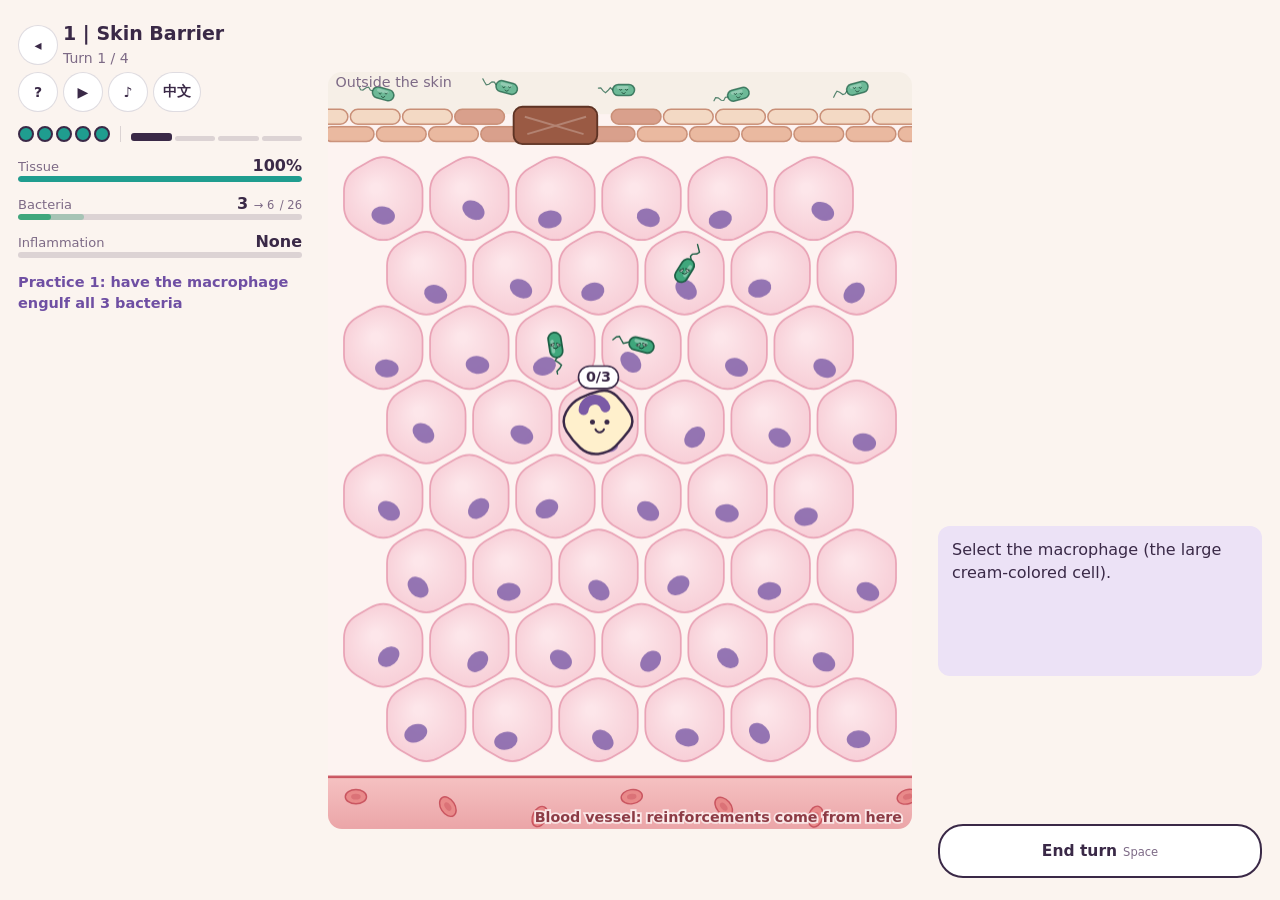
==== commit 0e82db95: "feat(redesign): stable compact mobile layout; legacy level URLs redirect to the single page Co-Autho" ====
--- a/levels/01-skin-barrier.html
+++ b/levels/01-skin-barrier.html
@@ -3,1419 +3,9 @@
 <head>
 <meta charset="utf-8">
 <meta name="viewport" content="width=device-width,initial-scale=1">
-<title>免疫系統大作戰 Immune Wars · 第 1 關 · Prototype v0.9</title>
-<style>
-  :root{
-    --ink:#e6f4f4; --dim:#8fb3ba; --line:rgba(150,220,225,.22);
-    --tissue:#58c7c9; --bac:#b9f04e; --inf:#ff7a45; --mac:#ffeccb; --bad:#ff5d6c;
-    --panel:rgba(8,22,32,.72);
-  }
-  *{box-sizing:border-box}
-  html,body{margin:0;height:100%;background:#040b11;overflow:hidden;color:var(--ink);
-    font-family:"PingFang TC","Noto Sans TC","Microsoft JhengHei",system-ui,sans-serif;
-    -webkit-font-smoothing:antialiased;user-select:none}
-  #stage{position:absolute;left:0;top:0;width:1280px;height:720px;transform-origin:0 0;overflow:hidden;
-    background:#06121b}
-  #cv{position:absolute;left:0;top:0;width:1280px;height:720px;display:block;transition:filter 1.4s ease}
-  #stage.lost #cv{filter:grayscale(.85) brightness(.55) contrast(1.1)}
-  #stage.won #cv{filter:saturate(1.25) brightness(1.12)}
-
-  /* ---------- 頂部狀態列 ---------- */
-  #top{position:absolute;left:18px;right:18px;top:10px;height:46px;display:flex;align-items:center;gap:22px;
-    pointer-events:none}
-  #top>*{pointer-events:auto}
-  .lvl{display:flex;flex-direction:column;gap:5px;min-width:232px}
-  .lvl b{font-size:15px;letter-spacing:.06em;font-weight:600}
-  .lvl b span{color:var(--dim);font-weight:400;margin-left:8px;font-size:13px}
-  #pips{display:flex;gap:4px;align-items:center}
-  #pips i{width:13px;height:6px;border-radius:3px;background:rgba(150,220,225,.16);position:relative}
-  #pips i.done{background:rgba(150,220,225,.5)}
-  #pips i.now{background:#fff;box-shadow:0 0 8px #9ff}
-  #pips i.rf::after{content:"+";position:absolute;left:3px;top:-13px;font:700 11px/1 system-ui;color:var(--mac)}
-  #pips i.sc::after{content:"▬";position:absolute;left:1px;top:-12px;font:9px/1 system-ui;color:#c98d6b}
-  .gauges{flex:1;display:flex;justify-content:flex-end;gap:20px}
-  .g{width:206px}
-  .g .row{display:flex;justify-content:space-between;align-items:baseline;font-size:12.5px;color:var(--dim);
-    margin-bottom:5px;letter-spacing:.04em}
-  .g .row em{font-style:normal;color:var(--ink);font-size:14px;font-variant-numeric:tabular-nums}
-  .g .row em small{color:var(--dim);font-size:12px}
-  .bar{height:7px;border-radius:4px;background:rgba(255,255,255,.08);position:relative;overflow:hidden}
-  .bar s{position:absolute;left:0;top:0;bottom:0;border-radius:4px;transition:width .45s cubic-bezier(.2,.8,.2,1)}
-  .bar u{position:absolute;top:0;bottom:0;border-radius:4px;opacity:.35;transition:all .45s}
-  .bar b{position:absolute;top:-2px;bottom:-2px;width:2px;background:rgba(255,255,255,.55)}
-  #gH s{background:linear-gradient(90deg,#2f9ea6,#7fe6dc)}
-  #gB s,#gB u{background:linear-gradient(90deg,#7fbf2a,#d2ff63)}
-  #gI s{background:linear-gradient(90deg,#ffb054,#ff5a3c)}
-  .g.warn .row em{color:var(--bad)}
-  .ic{width:34px;height:34px;border-radius:50%;border:1px solid var(--line);background:var(--panel);color:var(--ink);
-    font-size:15px;cursor:pointer;display:grid;place-items:center}
-  .ic:hover{border-color:#9ff}
-  #fore{position:absolute;left:18px;top:60px;font-size:12.5px;color:var(--dim);letter-spacing:.03em;pointer-events:none;
-    text-shadow:0 1px 3px #000}
-  #fore .w{color:#ffb39a}
-
-  /* ---------- 底部操作列 ---------- */
-  #bottom{position:absolute;left:18px;right:18px;bottom:8px;height:50px;display:flex;align-items:center;gap:14px;
-    pointer-events:none}
-  #bottom>*{pointer-events:auto}
-  #ap{display:flex;align-items:center;gap:7px;min-width:232px;font-size:12.5px;color:var(--dim);letter-spacing:.04em}
-  #ap i{width:15px;height:15px;border-radius:50%;border:1.5px solid rgba(160,240,255,.5);transition:all .25s}
-  #ap i.on{background:radial-gradient(circle at 35% 30%,#fff,#7fe9ff 60%,#2ba6c9);border-color:#cff;
-    box-shadow:0 0 10px rgba(120,230,255,.8)}
-  .acts{flex:1;display:flex;justify-content:center;gap:12px}
-  button.act{height:46px;padding:0 20px;border-radius:23px;border:1px solid var(--line);background:var(--panel);
-    color:var(--ink);font:inherit;font-size:15px;letter-spacing:.05em;cursor:pointer;display:flex;align-items:center;gap:9px;
-    transition:transform .12s,border-color .2s,background .2s,opacity .2s;backdrop-filter:blur(6px)}
-  button.act small{color:var(--dim);font-size:12px}
-  button.act:hover:not(:disabled){transform:translateY(-2px)}
-  button.act:disabled{opacity:.34;cursor:default}
-  #bPro:hover:not(:disabled){border-color:var(--inf);background:rgba(120,40,16,.6)}
-  #bCalm:hover:not(:disabled){border-color:#7fd0ff;background:rgba(18,60,100,.6)}
-  #bEnd{min-width:232px;justify-content:center;border-color:rgba(160,240,255,.45)}
-  #bEnd:hover:not(:disabled){border-color:#fff;background:rgba(30,80,100,.7)}
-  #bEnd.pulse{animation:pulse 1.2s ease-in-out infinite}
-  #bEnd.danger{border-color:var(--bad);color:#ffd0d4}
-  @keyframes pulse{50%{box-shadow:0 0 18px rgba(140,240,255,.7)}}
-  .dot{width:11px;height:11px;border-radius:50%}
-  #hint{position:absolute;left:90px;right:90px;bottom:61px;text-align:center;font-size:13.5px;letter-spacing:.03em;line-height:1.5;
-    pointer-events:none;opacity:0;transition:opacity .3s;text-shadow:0 1px 4px #000}
-  #hint.on{opacity:1}
-  #hint span{display:inline-block;background:rgba(6,18,27,.9);border:1px solid var(--line);padding:3px 16px;border-radius:14px}
-  #hint b{color:#aef;font-weight:600}
-  #hint .w{color:#ffb39a}
-  #tip{position:absolute;pointer-events:none;background:rgba(5,14,21,.92);border:1px solid var(--line);
-    border-radius:8px;padding:7px 11px;font-size:12.5px;line-height:1.65;display:none;white-space:nowrap;z-index:5}
-  #tip b{color:#fff;font-weight:600}
-
-  /* ---------- 開場／結算 ---------- */
-  #ov{position:absolute;inset:0;display:none;place-items:center;background:rgba(3,9,14,.62);backdrop-filter:blur(3px);z-index:10}
-  #ov.on{display:grid}
-  .card{width:680px;max-height:690px;padding:28px 44px 26px;border-radius:20px;border:1px solid var(--line);
-    background:linear-gradient(180deg,rgba(12,34,46,.94),rgba(6,18,27,.96));text-align:center;
-    box-shadow:0 30px 80px rgba(0,0,0,.6)}
-  .card h1{margin:0 0 4px;font-size:38px;letter-spacing:.14em;font-weight:700}
-  .card h2{margin:0 0 18px;font-size:14px;letter-spacing:.3em;color:var(--dim);font-weight:400}
-  .card p{margin:0 0 16px;font-size:15.5px;line-height:1.75;color:#cfe6e8}
-  .card ul{list-style:none;margin:0 0 16px;padding:0;text-align:left;font-size:14px;line-height:1.6}
-  .card li{padding:5px 0 5px 26px;position:relative;border-top:1px solid rgba(150,220,225,.1)}
-  .card li::before{content:"";position:absolute;left:4px;top:15px;width:9px;height:9px;border-radius:50%;background:var(--tissue)}
-  .card li.k2::before{background:var(--bac);border-radius:3px}
-  .card li.k3::before{background:var(--inf);border-radius:0;transform:rotate(45deg)}
-  .card .stats{display:flex;justify-content:center;gap:26px;margin:0 0 16px;font-size:13px;color:var(--dim)}
-  .card .stats b{display:block;font-size:22px;color:var(--ink);font-weight:600;font-variant-numeric:tabular-nums}
-  .card .note{font-size:12px;color:var(--dim);line-height:1.6;margin:0 0 18px}
-  .card .stars{font-size:30px;letter-spacing:.2em;color:#ffd978;margin-bottom:6px;text-shadow:0 0 18px rgba(255,210,110,.6)}
-  .card .stars i{font-style:normal;color:rgba(255,255,255,.14);text-shadow:none}
-  .card.win h1{color:#aaf6e6;text-shadow:0 0 26px rgba(120,240,220,.5)}
-  .card.lose h1{color:#ff9aa3}
-  .card.brief{width:1010px;padding:22px 34px 22px;text-align:left}
-  .brief .bh{display:flex;align-items:baseline;gap:16px;margin-bottom:10px}
-  .brief h1{font-size:25px;margin:0;letter-spacing:.12em}
-  .brief .bh span{font-size:12.5px;letter-spacing:.24em;color:var(--dim)}
-  .tabs{display:flex;gap:8px;margin-bottom:14px;border-bottom:1px solid var(--line)}
-  .tabs button{background:none;border:0;border-bottom:2px solid transparent;color:var(--dim);font:inherit;font-size:15px;padding:7px 14px;cursor:pointer;letter-spacing:.06em}
-  .tabs button.on{color:#fff;border-bottom-color:#7fe6dc}
-  .brief .body{min-height:404px}
-  .brief .bh a{margin-left:auto;color:var(--dim);font-size:13px;text-decoration:none;border-bottom:1px dotted var(--dim)}
-  #bcv{display:block;width:940px;height:320px;border-radius:12px;border:1px solid rgba(150,220,225,.16);background:rgba(4,14,22,.55)}
-  #bcap{height:58px;margin:8px 0 6px;font-size:17px;line-height:1.5;color:#fff;display:flex;align-items:center;justify-content:center;text-align:center}
-  #bcap.sum{color:#aaf6e6} #bcap b{margin-right:2px;padding:1px 8px;border-radius:8px;background:rgba(120,240,220,.18);font-weight:600}
-  .bctl{display:flex;align-items:center;gap:10px;font-size:12.5px;color:var(--dim)}
-  .bctl button{height:34px;min-width:104px;padding:0 14px;border-radius:17px;border:1px solid var(--line);background:rgba(20,50,64,.8);color:var(--ink);font:inherit;font-size:13.5px;cursor:pointer}
-  .bctl button:hover{border-color:#9ff}
-  #bdots{display:flex;gap:6px;margin-left:6px} #bdots i{width:24px;height:9px;border-radius:5px;background:rgba(150,220,225,.18);cursor:pointer}
-  #bdots i.done{background:rgba(150,220,225,.55)} #bdots i.now{background:#fff;box-shadow:0 0 8px #9ff}
-  .bctl .t{margin-left:auto}
-  .adv{display:grid;grid-template-columns:450px 1fr;gap:22px;align-items:start}
-  .adv svg{display:block;width:450px;height:250px;border-radius:12px;border:1px solid rgba(150,220,225,.16);background:rgba(4,14,22,.55)}
-  .adv ul{margin:0;font-size:13px;line-height:1.55} .adv h3{margin:0 0 6px;font-size:14px;letter-spacing:.1em;color:#fff;font-weight:600}
-  .adv .note{margin:8px 0 0}
-  .grid3{display:grid;grid-template-columns:repeat(3,1fr);gap:12px}
-  .mc{border:1px solid rgba(150,220,225,.16);border-radius:12px;padding:8px 14px 10px;background:rgba(255,255,255,.03)}
-  .mc svg{display:block;width:100%;height:84px;margin-bottom:4px}
-  .mc b{font-size:15.5px;font-weight:600}
-  .mc b small{font-weight:400;color:var(--dim);margin-left:8px;font-size:12.5px}
-  .mc p{font-size:13px;line-height:1.6;margin:3px 0 0;color:#cfe6e8}
-  .mc.ok{border-color:rgba(255,170,90,.55)} .mc.bad{border-color:rgba(255,90,60,.7)}
-  .brief .mc ul{margin:6px 0 0;font-size:13px;line-height:1.55}
-  .brief .mc li{padding:3px 0 3px 16px;border:0}
-  .brief .mc li::before{left:2px;top:11px;width:5px;height:5px;background:var(--dim)}
-  .brief .lead{margin:14px 0 6px;font-size:15px;color:#fff;text-align:center}
-  .brief .note{margin:8px 0 0;text-align:left}
-  .rules{display:grid;grid-template-columns:1fr 1fr;gap:0 30px;font-size:13.5px;line-height:1.55}
-  .rules div{display:flex;gap:12px;padding:6px 0;border-top:1px solid rgba(150,220,225,.1)}
-  .rules b{flex:0 0 86px;color:#aef;font-weight:600}
-  .rules span{color:#d6eaec}
-  .brief .btns{margin-top:14px;justify-content:flex-end}
-  .btns{display:flex;justify-content:center;gap:12px;flex-wrap:wrap}
-  .btns button{height:46px;padding:0 26px;border-radius:23px;border:1px solid var(--line);background:rgba(20,50,64,.8);
-    color:var(--ink);font:inherit;font-size:15px;letter-spacing:.08em;cursor:pointer}
-  .btns button.pri{background:linear-gradient(180deg,#3fb9c2,#23808d);border-color:#aef;color:#04161c;font-weight:600}
-  .btns button:hover{filter:brightness(1.15)}
-
-  /* ---------- 語言切換（v0.9）：繁體中文｜English ---------- */
-  .lang{display:inline-flex;align-items:center;gap:1px;font-size:12.5px;color:var(--dim);white-space:nowrap;flex:0 0 auto}
-  .lang button{background:none;border:0;padding:4px 6px;color:var(--dim);font:inherit;cursor:pointer;border-radius:8px}
-  .lang button.on{color:#fff;font-weight:600}
-  .lang button:hover{color:#9ff}
-  .lang i{font-style:normal;opacity:.6}
-  #top .lang{position:absolute;right:0;top:44px;height:28px;padding:0 6px;border-radius:14px;border:1px solid var(--line);background:var(--panel)}
-  .lgm{display:none}
-  .card{position:relative} .lrow{position:absolute;right:20px;top:12px}
-  .brief .bh .lang{margin-left:4px}
-  html:lang(en) .rules{line-height:1.45} html:lang(en) .rules b{flex-basis:100px} html:lang(en) .rules div{padding:4px 0}
-  html:lang(en) .brief .body{max-height:516px;overflow-y:auto}
-  html:lang(en) .card h1{letter-spacing:.06em} html:lang(en) .card:not(.brief){width:820px}
-  html:lang(en) .btns button{letter-spacing:.03em;padding:0 20px}
-
-  /* ---------- 手機版面（v0.8）：戰場與 UI 分開縮放；條件不成立時（桌面）完全不生效 ---------- */
-  #field{display:none}
-  #stage{touch-action:manipulation}
-  button.act.armed{border-color:#fff;box-shadow:0 0 0 2px rgba(255,255,255,.55)}
-  @media (max-width:540px),(max-height:540px){
-    html,body{-webkit-user-select:none;-webkit-tap-highlight-color:transparent;-webkit-text-size-adjust:100%;text-size-adjust:100%}
-    #stage{width:100%;height:100%;display:grid;gap:4px 10px;padding:6px 8px;
-      background:radial-gradient(circle at 50% 50%,#103445 0,#0a2230 50%,#040d14 100%) #06121b}
-    #field{display:block;grid-area:field;min-width:0;min-height:0;pointer-events:none}
-    #cv{transition:none}
-    #top,#fore,#hint,#tip,#bottom{position:relative;left:auto;right:auto;top:auto;bottom:auto;height:auto;min-width:0}
-    #top{grid-area:top;flex-wrap:wrap;gap:6px 8px}
-    #top a{height:44px!important;padding:0 10px!important}
-    .ic{width:44px;height:44px;font-size:17px}
-    .lvl{min-width:0} .lvl b{font-size:14px;white-space:nowrap}
-    .gauges{gap:8px;min-width:0} .g{width:auto;flex:1 1 auto;min-width:0}
-    .g .row{white-space:nowrap;gap:6px;font-size:12px;letter-spacing:0} .g .row em{font-size:13px} .g .row em small{font-size:11px}
-    #fore{grid-area:fore;font-size:13px;line-height:1.4;overflow-y:auto;pointer-events:auto;letter-spacing:0}
-    #hint{grid-area:hint;opacity:1;font-size:14px;line-height:1.45;overflow-y:auto;pointer-events:auto;display:flex;letter-spacing:0}
-    #hint span{margin:auto;padding:4px 12px;visibility:hidden} #hint.on span{visibility:visible}
-    #tip{grid-area:tip;display:block!important;left:auto!important;top:auto!important;white-space:normal;font-size:13px;line-height:1.5;overflow-y:auto;pointer-events:auto;padding:5px 10px}
-    #tip:empty::before{content:"點戰場上的格子，這裡會顯示它的說明。";color:var(--dim)}
-    html:lang(en) #tip:empty::before{content:"Tap a tile on the battlefield to see its details here."}
-    #bottom{grid-area:bottom;display:grid;grid-template-columns:1fr 1fr;gap:6px 8px}
-    .acts{grid-area:1/1/2/3;display:grid;grid-template-columns:1fr 1fr;gap:8px} #ap{grid-area:2/1} #bEnd{grid-area:2/2}
-    #ap{min-width:0;gap:6px;font-size:13px}
-    button.act{height:48px;padding:0 8px;justify-content:center;font-size:15px;min-width:0;white-space:nowrap}
-    button.act:hover:not(:disabled){transform:none}
-    #bEnd{min-width:0} #bEnd small{display:none}
-    .side{display:none}
-    /* 教學、規則與結算：整張卡片可垂直捲動，不被固定高度裁切 */
-    #ov{overflow-y:auto;place-items:start center;padding:8px;-webkit-overflow-scrolling:touch}
-    .card,.card.brief{width:100%;max-width:720px;max-height:none;margin:auto;padding:16px 14px}
-    .card h1{font-size:26px;letter-spacing:.08em} .card h2{letter-spacing:.14em}
-    .card p{font-size:16px} .card ul{font-size:15px} .card .note{font-size:13px}
-    .card .stats{flex-wrap:wrap;gap:10px 18px}
-    .brief .bh{flex-wrap:wrap;gap:2px 12px} .brief h1{font-size:20px} .brief .bh span{letter-spacing:.1em}
-    .brief .bh a{display:inline-flex;align-items:center;min-height:44px;font-size:14px}
-    .tabs{display:grid;grid-template-columns:1fr 1fr;gap:0 6px} .tabs button{min-height:44px;padding:6px 4px;font-size:15px}
-    .brief .body{min-height:0!important}
-    #bcv{width:100%;height:auto;aspect-ratio:47/16;max-height:calc(100vh - 150px);object-fit:contain}
-    #bcap{height:auto;min-height:102px}
-    .bctl{flex-wrap:wrap;gap:8px;font-size:13px} .bctl button{height:44px;min-width:0;flex:1 1 40%;font-size:15px}
-    #bdots{order:5;flex:1 0 100%;min-width:0;margin:0;gap:4px;justify-content:center}
-    #bdots i{flex:1 1 0;width:auto;min-width:0;max-width:64px;height:44px;padding:17px 0;background-clip:content-box;border-radius:0}
-    #bdots i.done,#bdots i.now{background-clip:content-box;box-shadow:none}
-    .bctl .t{margin-left:0}
-    .grid3,.adv,.rules,.k2t,.cmpw{grid-template-columns:minmax(0,1fr)}
-    .adv svg{width:100%;height:auto} .adv ul,.rules,.brief .mc ul,.mc p,.cmpw ul{font-size:15px}
-    .rules b{flex-basis:78px}
-    .btns{gap:8px} .brief .btns{justify-content:center}
-    .btns button{height:46px;flex:1 1 44%;padding:0 10px;font-size:15px;letter-spacing:.04em}
-    .dif{overflow-x:auto} .cmp .hb{width:44px} table.cmp{font-size:14px}
-    #top .lang{display:none} .lgm{display:grid;font-size:14px;font-weight:600} .xw{display:none}
-    .lang{font-size:14px} .lang button{min-height:44px;padding:4px 8px}
-    .lrow{position:static;display:flex;justify-content:flex-end;margin:-8px 0 0}
-    html:lang(en) .brief .body{max-height:none;overflow:visible} html:lang(en) .card:not(.brief){width:100%}
-  }
-  @media (max-width:540px){                                   /* 手機直向：狀態在上、戰場在中、資訊與操作在下 */
-    #stage{grid-template-columns:minmax(0,1fr);grid-template-rows:auto 37px minmax(0,1fr) 82px 80px auto;
-      grid-template-areas:"top" "fore" "field" "hint" "tip" "bottom"}
-    .lvl{display:contents} .lvl b{flex:1 1 0;min-width:0;white-space:normal;line-height:1.3}
-    .lvl b span{display:block;margin:2px 0 0}
-    #pips{order:8;flex:0 0 100%;margin-top:11px} #pips i{flex:1 1 0;width:auto}
-    .bctl::after{content:"把手機轉成橫向，動畫會比較大。";flex:1 0 100%;order:6}
-    html:lang(en) .bctl::after{content:"Turn your phone sideways for a larger animation."}
-    .gauges{order:9;flex:0 0 100%}
-  }
-  @media (max-height:540px) and (min-width:541px){            /* 手機橫向：戰場在左並盡量放大，資訊與操作在右欄 */
-    #stage{grid-template-columns:minmax(0,1fr) 272px;grid-template-rows:auto auto minmax(0,1fr) 62px auto;
-      grid-template-areas:"top top" "field fore" "field hint" "field tip" "field bottom"}
-    #top{flex-wrap:nowrap} .lvl{flex:0 0 auto;gap:0} #pips{gap:3px;margin-top:12px} #pips i{width:8px}
-    .lvl b span{font-size:12px;margin-left:6px}
-    #fore{max-height:56px}
-    button.act{height:44px;font-size:14px;gap:0;padding:0 4px;flex-direction:column;line-height:1.2} button.act small{font-size:11px}
-    .act .dot,#ap span{display:none} #ap{justify-content:center}
-    .bctl button{white-space:nowrap;padding:0 6px;font-size:14px}
-    .tabs{grid-template-columns:repeat(4,1fr)} .tabs button{font-size:14px;letter-spacing:0}
-    .card.brief{max-width:none;padding:8px 14px 10px} .brief .bh{margin-bottom:0;flex-wrap:nowrap} .brief .bh span{white-space:nowrap;overflow:hidden;text-overflow:ellipsis}
-    .tabs{margin-bottom:8px}
-    .brief .body:has(#bcv){display:grid;grid-template-columns:minmax(0,1fr) 250px;grid-template-rows:minmax(0,1fr) auto;gap:6px 12px}
-    #bcv{grid-row:1/3;align-self:center} #bcap{min-height:0;margin:0;font-size:16px;line-height:1.45} .bctl .t{display:none}
-    .btns button{flex:0 1 auto;padding:0 18px}
-    html:lang(en) .tabs button{font-size:13px} html:lang(en) .brief .body:has(#bcv){grid-template-columns:minmax(0,1fr) 300px} html:lang(en) #bcap{font-size:15px;line-height:1.4}
-  }
-  @media (max-height:540px) and (min-width:541px) and (max-width:780px){   /* 較窄的橫向（小螢幕手機）：頂列再精簡 */
-    #top{gap:6px} #pips{display:none}
-    .lvl b{white-space:normal;max-width:132px;font-size:12.5px;line-height:1.25} .lvl b span{display:block;margin:0}
-    .g .row{font-size:11px;gap:4px} .g .row em{font-size:12px}
-    #top a{font-size:0!important;width:44px;padding:0!important;justify-content:center} #top a::before{content:"◂";font-size:17px}
-  }
-</style>
+<title>免疫系統大作戰 Immune Wars</title>
+<!-- 舊版的關卡網址。新版是單一頁面，這裡只負責把舊連結帶到對應的章節。 -->
+<script>location.replace('../index.html' + location.search + '#skin');</script>
 </head>
-<body>
-<div id="stage">
-  <canvas id="cv" width="1280" height="720"></canvas>
-
-  <div id="top">
-    <div class="lvl">
-      <b>第 1 關｜皮膚防線<span id="turnTxt">回合 1 / 12</span></b>
-      <div id="pips"></div>
-    </div>
-    <div class="gauges">
-      <div class="g" id="gH" title="組織健康：遊戲化的整體損傷預算，歸零即失敗；不代表實際存活的細胞比例。滿載菌落與過度發炎都會扣它。">
-        <div class="row"><span>組織健康</span><em id="vH">100%</em></div>
-        <div class="bar"><s></s></div>
-      </div>
-      <div class="g" id="gB" title="細菌負荷：戰場上的細菌總數。淡色部分是下回合預估。超過上限即失控。">
-        <div class="row"><span>細菌負荷</span><em id="vB">0</em></div>
-        <div class="bar"><u></u><s></s><b></b></div>
-      </div>
-      <div class="g" id="gI" title="發炎程度：尚未發炎時細菌可自由擴散、援軍不會來；適度發炎可圍堵細菌、強化吞噬、召集援軍；任何一格到 3 級即為過度，會傷害組織。">
-        <div class="row"><span>發炎程度</span><em id="vI">平靜</em></div>
-        <div class="bar"><s></s></div>
-      </div>
-    </div>
-    <a id="aMenu" href="../index.html" title="返回主選單" style="height:34px;padding:0 14px;border-radius:17px;border:1px solid var(--line);background:var(--panel);color:var(--ink);font-size:13px;letter-spacing:.05em;display:flex;align-items:center;text-decoration:none;white-space:nowrap">◂ 主選單</a>
-    <button class="ic" id="bHelp" title="規則說明">?</button>
-    <button class="ic" id="bMute" title="靜音（M）">♪</button>
-    <div class="lang"><button data-lang="zh">繁體中文</button><i>｜</i><button data-lang="en">English</button></div>
-    <button class="ic lgm" id="bLang" title="English">EN</button>
-  </div>
-  <div id="fore"></div>
-
-  <div id="field"></div>
-  <div id="hint"><span></span></div>
-  <div id="tip"></div>
-
-  <div id="bottom">
-    <div id="ap"><span>行動點數</span></div>
-    <div class="acts">
-      <button class="act" id="bPro" title="1 點：選取的巨噬細胞所在與相鄰格，發炎各 +1 級"><span class="dot" style="background:var(--inf)"></span>促進發炎<small>1 點</small></button>
-      <button class="act" id="bCalm"><span class="dot" style="background:#7fd0ff"></span>調節發炎<small>1 點</small></button>
-    </div>
-    <button class="act" id="bEnd">結束回合<small>空白鍵</small></button>
-  </div>
-
-  <div id="ov"><div class="card" id="card"></div></div>
-</div>
-
-<script>
-'use strict';
-/* =====================================================================
-   免疫系統大作戰 Immune Wars — Prototype v0.9（Level 01 皮膚防線）
-   單檔、離線、無外部相依。數值為娛樂性抽象模型，非真實生理數值。
-   ===================================================================== */
-const W=1280,H=720,COLS=9,ROWS=6,R=52,HW=Math.sqrt(3)*R,HH=1.5*R;
-const OX=(W-HW*(COLS+0.5))/2+HW/2, OY=190;
-const CFG={AP:5,TURNS:12,CAP:3,DIGEST:2,INFLUX:5,LOAD_MAX:30,SAFE:2,BUDGET:30,REINF:[3,6],MAX_MACS:4,WOUND_BAC:3,EXTRA:[3,4],EXTRA2:.5,INFLUX_N:1,MOVE:2,CALM:2};
-
-/* ---------------- 規則層（純邏輯，不碰畫面） ---------------- */
-function mulberry32(a){return function(){a|=0;a=a+0x6D2B79F5|0;let t=Math.imul(a^a>>>15,1|a);
-  t=t+Math.imul(t^t>>>7,61|t)^t;return((t^t>>>14)>>>0)/4294967296}}
-function buildTiles(){
-  const ts=[];
-  for(let r=0;r<ROWS;r++)for(let c=0;c<COLS;c++)
-    ts.push({i:r*COLS+c,c,r,x:OX+c*HW+(r&1?HW/2:0),y:OY+r*HH,hp:3,bac:0,inf:0,wound:false,spreadTo:-1,nb:[],
-      bv:[],seed:Math.random()*100,flash:0,dInf:0});
-  for(const t of ts){
-    const d=t.r&1?[[1,0],[-1,0],[1,-1],[0,-1],[1,1],[0,1]]:[[1,0],[-1,0],[0,-1],[-1,-1],[0,1],[-1,1]];
-    for(const[dc,dr]of d){const c=t.c+dc,r=t.r+dr;if(c>=0&&c<COLS&&r>=0&&r<ROWS)t.nb.push(r*COLS+c);}
-  }
-  return ts;
-}
-function hexDist(a,b){const ax=a.c-(a.r-(a.r&1))/2,bx=b.c-(b.r-(b.r&1))/2,dx=ax-bx,dz=a.r-b.r;
-  return Math.max(Math.abs(dx),Math.abs(dz),Math.abs(dx+dz));}
-const load=S=>S.tiles.reduce((n,t)=>n+t.bac,0);
-const health=S=>Math.max(0,1-S.dmg/CFG.BUDGET);
-const macAt=(S,i)=>S.macs.find(m=>m.tile===i);
-const area=(S,m)=>[m.tile,...S.tiles[m.tile].nb];
-function makeMac(S,tile){const t=S.tiles[tile];
-  return {id:S.nextId++,tile,stomach:0,x:t.x,y:t.y,path:[],ang:0,str:0,gulp:0,born:0,ph:Math.random()*10};}
-
-function setup(seed){
-  const rng=mulberry32(seed),tiles=buildTiles();
-  const S={seed,rng,tiles,macs:[],turn:1,ap:CFG.AP,sel:-1,phase:'player',wounds:[],influxLeft:CFG.INFLUX,sealed:false,
-    dmg:0,dmgBac:0,dmgInf:0,eaten:0,nextId:1,result:null,reinfEv:null,fc:null};
-  const ri=(a,b)=>a+Math.floor(rng()*(b-a+1));
-  // 兩種傷口型態：一道寬傷口，或左右兩處小傷口
-  if(rng()<0.5){const c=ri(1,COLS-3);S.wounds=[c,c+1];}else S.wounds=[ri(0,2),ri(5,COLS-1)];
-  for(const i of S.wounds){tiles[i].wound=true;tiles[i].bac=CFG.WOUND_BAC;}
-  const near=tiles.filter(t=>!t.wound&&S.wounds.some(w=>hexDist(t,tiles[w])<=2)).map(t=>t.i);
-  for(let k=near.length-1;k>0;k--){const j=Math.floor(rng()*(k+1));[near[k],near[j]]=[near[j],near[k]];}
-  const extra=ri(CFG.EXTRA[0],CFG.EXTRA[1]);for(let k=0;k<extra;k++)tiles[near[k]].bac=rng()<CFG.EXTRA2?2:1;
-  // 組織常駐的巨噬細胞：離感染區有一段距離
-  const infected=tiles.filter(t=>t.bac>0);
-  let cand=tiles.filter(t=>t.r>=2&&infected.every(b=>hexDist(t,b)>=2));
-  const a=cand[Math.floor(rng()*cand.length)];S.macs.push(makeMac(S,a.i));
-  cand=cand.filter(t=>hexDist(t,a)>=3);
-  const b=cand[Math.floor(rng()*cand.length)];S.macs.push(makeMac(S,b.i));
-  planSpreads(S);
-  return S;
-}
-// 每回合開始時先決定「滿載菌落下回合往哪擴散」，並顯示給玩家
-function planSpreads(S){
-  for(const t of S.tiles){
-    t.spreadTo=-1;if(!t.bac)continue;
-    const c=t.nb.filter(j=>S.tiles[j].bac<3);if(!c.length)continue;
-    const w=c.map(j=>{const n=S.tiles[j];return(n.bac===0?3:1)*(n.hp>0?2:1);});
-    let x=S.rng()*w.reduce((p,q)=>p+q,0);
-    for(let k=0;k<c.length;k++){x-=w[k];if(x<=0){t.spreadTo=c[k];break;}}
-    if(t.spreadTo<0)t.spreadTo=c[c.length-1];
-  }
-}
-function moveTargets(S,m){               // 1 點行動可移動最多 2 格
-  const prev=new Map();if(S.ap<1)return prev;
-  const occ=new Set(S.macs.filter(o=>o!==m).map(o=>o.tile));
-  let fr=[m.tile];const seen=new Set(fr);
-  for(let d=0;d<CFG.MOVE;d++){const nx=[];
-    for(const i of fr)for(const j of S.tiles[i].nb)if(!seen.has(j)&&!occ.has(j)){seen.add(j);prev.set(j,i);nx.push(j);}
-    fr=nx;}
-  return prev;
-}
-function engulfTargets(S,m){
-  if(S.ap<1||m.stomach>=CFG.CAP)return[];
-  return area(S,m).filter(i=>S.tiles[i].bac>0);
-}
-function engulfCount(S,m,i){const t=S.tiles[i];return t.inf>0?Math.min(t.bac,CFG.CAP-m.stomach):1;}
-function actMove(S,m,i){m.tile=i;S.ap--;}
-function actEngulf(S,m,i){               // 發炎區：活化的巨噬細胞一口吞下整個菌落
-  const t=S.tiles[i],n=engulfCount(S,m,i);
-  t.bac-=n;m.stomach+=n;S.eaten+=n;S.ap--;return n;
-}
-function actPromote(S,m){for(const i of area(S,m)){const t=S.tiles[i];t.inf=Math.min(3,t.inf+1);}S.ap--;}
-function actCalm(S,m){for(const i of area(S,m)){const t=S.tiles[i];t.inf=Math.max(0,t.inf-CFG.CALM);}S.ap--;}
-
-// ---- 敵方階段：每個函式改動狀態並回傳事件，動畫層照事件播放 ----
-function phaseDigest(S){const ev=[];for(const m of S.macs)if(m.stomach>0){const n=Math.min(CFG.DIGEST,m.stomach);m.stomach-=n;ev.push({mac:m.id,n});}return ev;}
-const fullList=S=>S.tiles.filter(t=>t.bac===3).map(t=>t.i);
-const growList=S=>S.tiles.filter(t=>t.bac>0&&t.bac<3).map(t=>t.i);
-function phaseSpread(S){
-  const ev=[];
-  for(const t of S.tiles.filter(t=>t.bac===3)){
-    if(t.inf>0){ev.push({from:t.i,blocked:true});continue;}      // 發炎圍堵
-    if(t.spreadTo<0)continue;
-    const to=S.tiles[t.spreadTo],m=macAt(S,to.i);
-    if(m&&m.stomach<CFG.CAP){m.stomach++;S.eaten++;ev.push({from:t.i,to:to.i,mac:m.id});}  // 守在路上的巨噬細胞直接吞掉
-    else if(to.bac<3){to.arrived=true;ev.push({from:t.i,to:to.i});}
-  }
-  for(const e of ev)if(e.to!==undefined&&!e.mac){const to=S.tiles[e.to];if(to.bac<3)to.bac++;else e.fail=true;}
-  return ev;
-}
-function phaseGrow(S,list){const ev=[];for(const i of list){const t=S.tiles[i];if(t.bac<3){t.bac++;ev.push(i);}}return ev;}
-function phaseInflux(S){
-  const ev={list:[]};
-  for(let k=0;k<CFG.INFLUX_N;k++){
-    const w=S.tiles[S.wounds[(CFG.INFLUX-S.influxLeft+k)%S.wounds.length]],m=macAt(S,w.i),e={from:w.i,to:-1};
-    if(m&&m.stomach<CFG.CAP){m.stomach++;S.eaten++;e.mac=m.id;}
-    else{const tg=[w,...w.nb.map(j=>S.tiles[j])].find(t=>t.bac<3);if(tg){tg.bac++;e.to=tg.i;}}
-    ev.list.push(e);
-  }
-  S.influxLeft--;if(S.influxLeft<=0){S.sealed=true;ev.sealed=true;}
-  return ev;
-}
-function phaseInflame(S){                // 還有細菌的發炎區會持續升級；清乾淨的會消退
-  const ev=[];
-  for(const t of S.tiles)if(t.inf>0){
-    if(t.bac>0){if(t.inf<3){t.inf++;ev.push({i:t.i,up:true});}}
-    else{t.inf--;ev.push({i:t.i,up:false});}
-  }
-  return ev;
-}
-function phaseDamage(S,full){
-  const ev=[],hit=(t,cause)=>{if(t.hp>0){t.hp--;S.dmg++;S[cause==='bac'?'dmgBac':'dmgInf']++;ev.push({i:t.i,n:1,cause});}};
-  for(const i of full)if(S.tiles[i].bac===3)hit(S.tiles[i],'bac');                                   // 滿載菌落傷害所在組織
-  for(const t of S.tiles)if(t.inf===3){hit(t,'inf');for(const j of t.nb)hit(S.tiles[j],'inf');}  // 過度發炎波及周圍
-  return ev;
-}
-function runEnemy(S){
-  const ev={};ev.digest=phaseDigest(S);const g=growList(S),full=fullList(S);ev.spread=phaseSpread(S);ev.grow=phaseGrow(S,g);
-  ev.influx=S.influxLeft>0?phaseInflux(S):null;ev.inflame=phaseInflame(S);ev.damage=phaseDamage(S,full);return ev;
-}
-function advance(S){                     // 勝敗判定、進入下一回合、援軍
-  const L=load(S);
-  if(health(S)<=0)return S.result={win:false,why:'tissue'};
-  if(L>=CFG.LOAD_MAX)return S.result={win:false,why:'overrun'};
-  if(S.sealed&&L<=CFG.SAFE)return S.result={win:true};
-  if(S.turn>=CFG.TURNS)return S.result={win:false,why:'timeout'};
-  S.turn++;S.ap=CFG.AP;S.reinfEv=null;
-  if(CFG.REINF.includes(S.turn)&&S.macs.length<CFG.MAX_MACS){
-    // 援軍循著發炎訊號前來：前往發炎最強（其次細菌最多）的位置；沒有訊號就不會來
-    let best=null,bs=-1;
-    for(const t of S.tiles){if(t.inf<1||macAt(S,t.i))continue;
-      const s=t.inf*100+t.bac*10+t.nb.reduce((n,j)=>n+S.tiles[j].bac,0);if(s>bs){bs=s;best=t;}}
-    if(best){const m=makeMac(S,best.i);S.macs.push(m);S.reinfEv={tile:best.i,mac:m.id};}else S.reinfEv={tile:-1};
-  }
-  planSpreads(S);return null;
-}
-function cloneState(S){return{...S,tiles:S.tiles.map(t=>({...t})),macs:S.macs.map(m=>({...m})),rng:()=>.5,result:null};}
-
-/* ---------------- 音效（程式生成） ---------------- */
-let AC=null,muted=false;
-try{muted=localStorage.getItem('iw_mute')==='1';}catch(e){}
-function tone(f0,f1,dur,type,vol,delay){
-  if(muted||!AC)return;const t=AC.currentTime+(delay||0),o=AC.createOscillator(),g=AC.createGain();
-  o.type=type||'sine';o.frequency.setValueAtTime(f0,t);o.frequency.exponentialRampToValueAtTime(Math.max(20,f1),t+dur);
-  g.gain.setValueAtTime(.0001,t);g.gain.exponentialRampToValueAtTime(vol||.1,t+.015);g.gain.exponentialRampToValueAtTime(.0001,t+dur);
-  o.connect(g);g.connect(AC.destination);o.start(t);o.stop(t+dur+.03);
-}
-const SFX={
-  select:()=>tone(520,780,.08,'triangle',.07), move:()=>tone(190,120,.2,'sine',.12),
-  gulp:()=>{tone(320,90,.16,'sine',.2);tone(140,340,.12,'sine',.12,.15);},
-  pop:(d)=>tone(700+Math.random()*300,1250,.06,'triangle',.05,d), spread:()=>tone(240,430,.22,'sawtooth',.03),
-  hurt:()=>tone(110,52,.32,'triangle',.18), flare:()=>{tone(180,520,.35,'sawtooth',.045);tone(90,140,.35,'sine',.1);},
-  calm:()=>{tone(700,350,.45,'sine',.09);tone(1050,525,.45,'sine',.04);}, deny:()=>tone(150,130,.1,'square',.035),
-  turn:()=>tone(440,660,.12,'triangle',.06), arrive:()=>{tone(392,392,.18,'triangle',.1);tone(587,587,.3,'triangle',.1,.12);},
-  seal:()=>tone(260,180,.4,'triangle',.1),
-  win:()=>[523,659,784,1047,1319].forEach((f,i)=>tone(f,f,.55,'triangle',.11,i*.11)),
-  lose:()=>[330,277,220,156].forEach((f,i)=>tone(f,f*.96,.75,'sine',.14,i*.3))
-};
-
-/* ---------------- 語言（繁體中文／English）：只影響畫面文字，不碰規則層與遊戲狀態 ----------------
-   優先順序：網址 ?lang= 或玩家按的切換鈕 → 先前儲存的偏好（iw_lang）→ 瀏覽器語言。
-   寫法：tx('中文','English') 就地成對；要晚一點才顯示的文字（提示佇列、動畫字幕）存成 [中文,English]，顯示時再用 pick() 取。 */
-const langOf=v=>/^en/i.test(v||'')?'en':/^zh/i.test(v||'')?'zh':null;
-let LANG=null;
-try{LANG=langOf(new URLSearchParams(location.search).get('lang'));}catch(e){}
-if(!LANG)try{LANG=langOf(localStorage.getItem('iw_lang'));}catch(e){}
-if(!LANG)LANG=/^zh/i.test(navigator.language||'')?'zh':'en';
-const tx=(zh,en)=>LANG==='en'?en:zh;
-const pick=a=>Array.isArray(a)?a[LANG==='en'?1:0]:a;
-const lnk=u=>u+'?lang='+LANG;                 // 離線開檔時 localStorage 不一定跨頁共用，用網址把語言帶到下一頁
-const langBtn=()=>`<div class="lang"><button data-lang="zh" class="${LANG==='zh'?'on':''}">繁體中文</button><i>｜</i><button data-lang="en" class="${LANG==='en'?'on':''}">English</button></div>`;
-let ovView=null,lastEv=null;                  // ovView：目前開著的卡片怎麼重畫（切換語言時用）
-function setLang(l){
-  if(l===LANG||!langOf(l))return;LANG=l;
-  try{localStorage.setItem('iw_lang',l);}catch(e){}                                            // 存不進去也照樣切換
-  try{const u=new URL(location.href);u.searchParams.set('lang',l);history.replaceState(null,'',u);}catch(e){}
-  applyLang();
-}
-function applyLang(){                         // 只重畫文字：不動 G、回合、行動點數、選取、亂數
-  const en=LANG==='en',H=(el,h)=>{el.innerHTML=h;};
-  document.documentElement.lang=en?'en':'zh-Hant-TW';
-  document.title=tx('免疫系統大作戰 Immune Wars · 第 1 關 · Prototype v0.9','Immune Wars · Level 1 · Prototype v0.9');
-  $('turnTxt').previousSibling.nodeValue=tx('第 1 關｜皮膚防線','Level 1 | Skin Barrier');
-  $('gH').title=tx('組織健康：遊戲化的整體損傷預算，歸零即失敗；不代表實際存活的細胞比例。滿載菌落與過度發炎都會扣它。','Tissue health: a game-style overall damage budget; at zero you lose. It does not represent the actual share of surviving cells. Full colonies and excessive inflammation both reduce it.');
-  $('gB').title=tx('細菌負荷：戰場上的細菌總數。淡色部分是下回合預估。超過上限即失控。','Bacterial load: the total number of bacteria on the battlefield. The pale part is the estimate for next turn. Past the limit, the infection is out of control.');
-  $('gI').title=tx('發炎程度：尚未發炎時細菌可自由擴散、援軍不會來；適度發炎可圍堵細菌、強化吞噬、召集援軍；任何一格到 3 級即為過度，會傷害組織。','Inflammation: with none, bacteria spread freely and reinforcements do not come; moderate inflammation contains bacteria, strengthens engulfing and calls reinforcements; any tile at level 3 is excessive and damages tissue.');
-  H($('gH').querySelector('.row span'),tx('組織健康','Tissue<span class="xw"> health</span>'));
-  H($('gB').querySelector('.row span'),tx('細菌負荷','Bacteria<span class="xw">l load</span>'));
-  H($('gI').querySelector('.row span'),tx('發炎程度','Inflammation'));
-  const a=$('aMenu');a.title=tx('返回主選單','Back to main menu');a.textContent=tx('◂ 主選單','◂ Menu');a.href=lnk('../index.html');
-  $('bHelp').title=tx('規則說明','How to play');$('bMute').title=tx('靜音（M）','Mute (M)');
-  $('bPro').title=tx('1 點：選取的巨噬細胞所在與相鄰格，發炎各 +1 級','1 AP: the selected macrophage’s tile and adjacent tiles each go up 1 inflammation level');
-  $('bCalm').title=tx(`1 點：選取的巨噬細胞所在與相鄰格，發炎各 −${CFG.CALM} 級`,`1 AP: the selected macrophage’s tile and adjacent tiles each go down ${CFG.CALM} inflammation levels`);
-  H($('bPro'),'<span class="dot" style="background:var(--inf)"></span>'+tx('促進發炎<small>1 點</small>','<span>Boost<span class="xw"> inflammation</span></span><small>1 AP</small>'));
-  H($('bCalm'),'<span class="dot" style="background:#7fd0ff"></span>'+tx('調節發炎<small>1 點</small>','<span>Calm<span class="xw"> inflammation</span></span><small>1 AP</small>'));
-  H($('bEnd'),tx('結束回合<small>空白鍵</small>','End turn<small>Space</small>'));
-  document.querySelectorAll('[data-lang]').forEach(b=>b.classList.toggle('on',b.dataset.lang===LANG));
-  $('bLang').textContent=en?'中文':'EN';$('bLang').title=en?'繁體中文':'English';
-  if(G)hud();
-  if(ovView){const s=BA&&{k:BA.k,u:BA.u,play:BA.play,done:BA.done};ovView();if(s&&BA){Object.assign(BA,s);briefUi();}}   // 教學動畫：保留目前步驟、進度與播放／暫停
-  if(lastEv&&$('tip').innerHTML)onHover(lastEv);
-}
-document.addEventListener('click',e=>{const b=e.target.closest('[data-lang]');if(b)setLang(b.dataset.lang);});
-
-/* ---------------- 畫面層 ---------------- */
-const $=id=>document.getElementById(id);
-const stage=$('stage'),cv=$('cv');let ctx=cv.getContext('2d');   // let：簡報動畫會暫時把繪圖目標換成小畫布
-let G=null,T=0,scale=1,hover=-1,hoverAct=null,fx=[],parts=[],endT=0,started=false;
-const seen=new Set();
-const motes=Array.from({length:46},()=>({x:Math.random()*W,y:Math.random()*H,r:1+Math.random()*2.4,
-  vx:(Math.random()-.5)*7,vy:(Math.random()-.5)*5,a:.05+Math.random()*.14}));
-const wait=ms=>new Promise(r=>setTimeout(r,ms));
-const ease=u=>u<.5?2*u*u:1-Math.pow(-2*u+2,2)/2;
-
-// 手機版面（條件與 CSS 的 media query 相同）：不縮放整個舞台，只把戰場那一塊（CROP，邏輯座標 x,y,w,h）放進中央的 #field，
-// HUD 用實際的 CSS 像素排在外圍。1280×720 的邏輯座標、六角格與遊戲狀態都不變。
-const MQ=matchMedia('(max-width:540px),(max-height:540px)'),CROP=[196,62,888,584];
-let touch=matchMedia('(pointer:coarse)').matches,TS=1;       // touch：最近一次操作是不是觸控；TS：手機上畫布文字的放大倍率
-function fontBoost(c,f){if(c._fb)return;c._fb=1;const d=Object.getOwnPropertyDescriptor(CanvasRenderingContext2D.prototype,'font');
-  Object.defineProperty(c,'font',{get(){return d.get.call(this);},set(v){const k=f();d.set.call(this,k>1?v.replace(/([\d.]+)px/,(m,n)=>(n*k).toFixed(1)+'px'):v);}});}
-fontBoost(ctx,()=>TS);
-function fit(){
-  const de=document.documentElement,vw=de.clientWidth,vh=de.clientHeight,cs=cv.style;
-  if(MQ.matches){
-    const f=$('field').getBoundingClientRect(),o=stage.getBoundingClientRect();
-    if(f.width<1||f.height<1)return;
-    scale=Math.min(f.width/CROP[2],f.height/CROP[3]);TS=Math.min(1.6,Math.max(1,.72/scale));
-    stage.style.transform='';cs.width=W*scale+'px';cs.height=H*scale+'px';
-    const x=f.left-o.left+(f.width-CROP[2]*scale)/2-CROP[0]*scale,y=f.top-o.top+(f.height-CROP[3]*scale)/2-CROP[1]*scale;
-    cs.left=x+'px';cs.top=y+'px';
-    // 畫布比 #field 大：超出的部分裁掉，免得畫到旁邊的資訊欄底下（左、右若已貼齊畫面邊緣就讓它延伸到邊緣）
-    const pl=f.left-o.left<12?0:f.left-o.left,pr=o.right-f.right<12?o.width:f.right-o.left+4;
-    cs.clipPath=`inset(${Math.max(0,f.top-o.top-4-y)}px ${Math.max(0,x+W*scale-pr)}px ${Math.max(0,y+H*scale-(f.bottom-o.top+4))}px ${Math.max(0,pl-x)}px)`;
-  }else{
-    scale=Math.min(vw/W,vh/H);TS=1;cs.width=cs.height=cs.left=cs.top=cs.clipPath='';
-    stage.style.transform=`translate(${(vw-W*scale)/2}px,${(vh-H*scale)/2}px) scale(${scale})`;
-  }
-  const k=Math.min(3,scale*(devicePixelRatio||1)),cw=Math.round(W*k),ch=Math.round(H*k);
-  if(cv.width!==cw||cv.height!==ch){cv.width=cw;cv.height=ch;}
-  ctx.setTransform(cv.width/W,0,0,cv.height/H,0,0);
-}
-addEventListener('resize',fit);MQ.addEventListener('change',fit);
-if(window.ResizeObserver)new ResizeObserver(fit).observe($('field'));   // 旋轉螢幕、網址列收合、HUD 換行後重新對位
-
-const FONT='"PingFang TC","Noto Sans TC","Microsoft JhengHei",sans-serif';
-// 提示佇列：每句至少停留一段時間，不會被下一句立刻蓋掉
-let hq=[],hCur=null,hMin=0,hEnd=0,hShown=null,actPrev=null;
-const tut={on:true,acts:0,last:''};
-function hint(key,text,force){
-  if(!force){if(seen.has(key))return false;seen.add(key);}
-  if((hCur&&hCur.key===key)||hq.some(h=>h.key===key))return false;
-  if(force)hq.unshift({key,text});else hq.push({key,text});
-  if(hq.length>5)hq.length=5;
-  return true;
-}
-function guideText(){               // 依目前局面給下一步建議；不是腳本，不限制任何操作
-  if(!tut.on||!G||G.phase!=='player'||G.result)return'';
-  const sel=G.macs.find(m=>m.id===G.sel);
-  if(G.turn===1){
-    if(G.ap===0)return tx(`<b>⑦</b> 行動點數用完了：按右下「結束回合」${touch?'':'（空白鍵）'}，換細菌行動。`,`<b>⑦</b> Out of action points: press “End turn” at the bottom right${touch?'':' (Space)'} to let the bacteria act.`);
-    if(tut.last==='eat'&&G.macs.find(m=>m.id===G.sel)){}else if(G.ap<=2)return tx('<b>⑥</b> 結束前看預告：綠箭頭＝細菌擴散方向、紅色記號＝將受損的組織、上方「細菌負荷 a → b」＝下回合預估。點數還可以繼續用。','<b>⑥</b> Before you end the turn, check the forecast: green arrows = where bacteria will spread, red marks = tissue about to be damaged, and the bacteria gauge “a → b” at the top = next turn’s estimate. You can still spend your remaining points.');
-    if(!sel)return tut.acts?tx('再點一個巨噬細胞繼續行動，或按「結束回合」。','Select another macrophage to keep going, or press “End turn”.'):tx('<b>①</b> 點選一個巨噬細胞（淡金色的大細胞）。','<b>①</b> Select a macrophage (a large, pale-gold cell).');
-    if(tut.last==='eat'&&sel)return tx(`<b>⑤</b> 吞下去了！左下是剩餘行動點數；細胞上方的「${sel.stomach}/${CFG.CAP}」是體內容量，滿了要等回合結束消化。`,`<b>⑤</b> Engulfed! Your remaining action points (AP) are at the bottom left. The “${sel.stomach}/${CFG.CAP}” above the cell shows how full it is; a full cell must wait for digestion at the end of the turn.`);
-    if(engulfTargets(G,sel).length)return tx('<b>④</b> 標著「吞」的細菌可以吞噬：點它（1 點）。','<b>④</b> Bacteria marked “Engulf” can be engulfed: choose one (1 AP).');
-    if(sel.stomach>=CFG.CAP)return tx('這個細胞吃飽了——換另一個巨噬細胞行動。','This cell is full — switch to another macrophage.');
-    return tx(`<b>②</b> 青色亮格＝可移動範圍（1 點最多 ${CFG.MOVE} 格）。<b>③</b> 往細菌聚集的地方靠近。`,`<b>②</b> Cyan tiles = where it can move (1 AP moves up to ${CFG.MOVE} tiles). <b>③</b> Move toward where the bacteria are gathering.`);
-  }
-  if(G.turn<=3&&!G.nPro){
-    if(sel){const A=area(G,sel).map(i=>G.tiles[i]);
-      if(A.some(t=>t.bac>0&&t.inf===0)&&A.reduce((n,t)=>n+t.bac,0)>=3)return tx('細菌聚在一起時可以「促進發炎」——'+(touch?'點一下按鈕先看範圍與預估效果，再點一次才執行':'把滑鼠移到按鈕上，先看範圍與預估效果')+'。','When bacteria cluster together, you can “Boost inflammation” — '+(touch?'tap the button once to preview the area and estimated effect, then tap again to carry it out':'hover over the button to preview the area and estimated effect')+'.');}
-    if(CFG.REINF.includes(G.turn+1))return tx('下回合援軍可以來，但需要發炎訊號指路：選一個靠近細菌的巨噬細胞，試試「促進發炎」。','Reinforcements can come next turn, but they need an inflammation signal to follow: select a macrophage near the bacteria and try “Boost inflammation”.');
-  }
-  return'';
-}
-// 觸控裝置上，提到滑鼠與鍵盤的操作說明改用觸控的說法：guideText() 直接依 touch 狀態選句子（v0.9 起不再對顯示文字做 replace，才不會依賴語言）
-function hintTick(){
-  const now=performance.now();
-  if(hCur&&(now>hEnd||(hq.length&&now>hMin)))hCur=null;
-  if(!hCur&&hq.length){hCur=hq.shift();hMin=now+2800;hEnd=now+7500;}
-  const txt=actPrev?actPrev.html+(armed?tx('｜<b>再點一次按鈕執行</b>，點別處取消',' | <b>Tap the button again to carry it out</b>, or tap elsewhere to cancel'):''):hCur?pick(hCur.text):guideText();
-  if(txt!==hShown){hShown=txt;const h=$('hint');if(txt)h.firstElementChild.innerHTML=txt;h.classList.toggle('on',!!txt);}
-}
-// 促進／調節發炎的操作前預覽：在複本上先做一次，再用同一套回合結算比較前後
-function calcActPrev(){
-  actPrev=null;if(!hoverAct||!G||G.phase!=='player'||!G.fc)return;
-  const pro=hoverAct==='pro',name=pro?tx('促進發炎','Boost inflammation'):tx('調節發炎','Calm inflammation'),SEP=tx('｜',' | '),m=G.macs.find(m=>m.id===G.sel);
-  const eff=pro?tx('各 +1 級（最高 3）','each +1 level (max 3)'):tx(`各 −${CFG.CALM} 級`,`each −${CFG.CALM} levels`);
-  if(!m){actPrev={html:tx(`<b>${name}</b>｜1 點｜先點選一個巨噬細胞：作用在它所在與相鄰的格子，${eff}`,`<b>${name}</b> | 1 AP | Select a macrophage first: it affects that cell’s tile and the adjacent tiles, ${eff}`)};return;}
-  if(G.ap<1){actPrev={html:tx(`<b>${name}</b>｜行動點數不足`,`<b>${name}</b> | Not enough action points`)};return;}
-  const A=area(G,m),C=cloneState(G);(pro?actPromote:actCalm)(C,C.macs.find(o=>o.id===m.id));
-  const f=forecastOf(C),b=G.fc,lv={},T0=i=>G.tiles[i],P=[tx(`<b>${name}</b>｜1 點｜周圍 ${A.length} 格${eff}`,`<b>${name}</b> | 1 AP | ${A.length} tiles around the cell, ${eff}`)],col=n=>n>1?'colonies':'colony';
-  for(const i of A)lv[i]=[T0(i).inf,C.tiles[i].inf];
-  if(pro){
-    const nFull=A.filter(i=>T0(i).bac===3&&T0(i).inf===0).length,nEat=A.filter(i=>T0(i).bac>1&&T0(i).inf===0).length;
-    if(!A.some(i=>T0(i).bac>0))P.push(tx('範圍內沒有細菌，只能當援軍的路標','No bacteria in range — it would only be a signpost for reinforcements'));
-    else{if(nFull)P.push(tx(`圍堵 ${nFull} 個滿載菌落`,`Contains ${nFull} full ${col(nFull)}`));if(nEat)P.push(tx(`${nEat} 個菌落可一次吞到容量上限`,`${nEat} ${col(nEat)} can be engulfed up to capacity in one go`));}
-    if(b.reinf===-1&&f.reinf>=0)P.push(tx('援軍下回合會循訊號抵達','Reinforcements will follow the signal and arrive next turn'));
-  }else{
-    if(!A.some(i=>T0(i).inf>0))P.push(tx('周圍沒有發炎可調節','No inflammation nearby to calm'));
-    const nRel=A.filter(i=>T0(i).bac===3&&T0(i).inf>0&&C.tiles[i].inf===0).length;
-    if(nRel)P.push(tx(`<span class="w">${nRel} 個滿載菌落將恢復擴散</span>`,`<span class="w">${nRel} full ${col(nRel)} will start spreading again</span>`));
-    if(b.reinf>=0&&f.reinf===-1)P.push(tx('<span class="w">援軍將失去路標</span>','<span class="w">Reinforcements will lose their signpost</span>'));
-  }
-  P.push(tx(`回合結束預估組織損傷 ${b.dB+b.dI} → ${f.dB+f.dI}`,`Estimated tissue damage at end of turn: ${b.dB+b.dI} → ${f.dB+f.dI}`));
-  if(f.dI>b.dI)P.push(tx(`<span class="w">⚠ 過度發炎損傷 +${f.dI-b.dI}</span>`,`<span class="w">⚠ Excessive-inflammation damage +${f.dI-b.dI}</span>`));
-  else if(pro&&A.some(i=>T0(i).bac>0))P.push(tx('細菌沒清掉會每回合升 1 級，到 3 級就傷組織','If bacteria remain, it rises 1 level each turn; level 3 damages tissue'));
-  actPrev={html:P.join(SEP),lv};
-}
-
-// ---- 細菌的視覺個體 ----
-function addBv(t,from){
-  const sib=t.bv[t.bv.length-1],s=from||(sib?{x:sib.x,y:sib.y}:{x:t.x,y:t.y});
-  if(!from&&sib)sib.st=1;                       // 分裂：母細胞先拉長
-  t.bv.push({x:s.x,y:s.y,rot:Math.random()*6.28,ph:Math.random()*10,s:from?1:.45,st:from?0:1,k:from?3.6:6});
-}
-function slot(t,k,n){
-  const hasM=G.macs.some(m=>m.tile===t.i),rad=hasM?35:(n===1?0:17),a=-Math.PI/2+k*(6.283/n)+t.seed;
-  return{x:t.x+Math.cos(a)*rad,y:t.y+Math.sin(a)*rad};
-}
-function burst(x,y,n,col,sp,r){for(let k=0;k<n;k++){const a=Math.random()*6.28,v=(sp||90)*(.4+Math.random()*.8);
-  parts.push({x,y,vx:Math.cos(a)*v,vy:Math.sin(a)*v,life:0,max:.45+Math.random()*.4,col,r:(r||2.4)*(.6+Math.random()*.8)});}}
-const ring=(x,y,col,r1,dur)=>fx.push({type:'ring',x,y,col,r0:12,r1:r1||R,t:0,dur:dur||.55});
-const ftext=(x,y,str,col)=>fx.push({type:'text',x,y,str,col,t:0,dur:1.1});
-function startGulp(m,rods,tx,ty,label){fx.push({type:'gulp',m,rods,tx,ty,label,t:0,dur:.52});}
-
-// ---- 玩家行動（包一層回饋） ----
-function forecastOf(S){
-  const C=cloneState(S),ev=runEnemy(C),dmg={},infT={};let dB=0,dI=0;
-  for(const d of ev.damage){dmg[d.i]=(dmg[d.i]||0)+d.n;if(d.cause==='inf'){infT[d.i]=1;dI+=d.n;}else dB+=d.n;}
-  const res=advance(C);
-  return{dmg,infT,dB,dI,load:load(C),res,reinf:C.reinfEv?C.reinfEv.tile:null};
-}
-function refresh(){G.fc=forecastOf(G);hud();}
-function afterAction(){
-  if(G.sealed&&load(G)===0){G.result={win:true};return finish();}
-  refresh();
-  if(G.ap===0)hint('ap0',['行動點數用完了——按「結束回合」，細菌接著行動。','Out of action points — press “End turn” and the bacteria will act.']);
-}
-function uiEngulf(m,i){
-  const t=G.tiles[i],n=actEngulf(G,m,i),rods=t.bv.splice(t.bv.length-n,n);
-  const cx=rods.reduce((s,r)=>s+r.x,0)/n,cy=rods.reduce((s,r)=>s+r.y,0)/n;
-  startGulp(m,rods,cx,cy,tx('吞噬 ×','Engulfed ×')+n);tut.acts++;tut.last=tut.ate?'':'eat';tut.ate=1;
-  hint('engulf',[`吞噬作用：巨噬細胞把細菌包進體內分解。每個細胞最多裝 ${CFG.CAP} 隻，回合結束消化 ${CFG.DIGEST} 隻。`,`Phagocytosis: the macrophage wraps bacteria up and breaks them down inside. Each cell holds up to ${CFG.CAP} and digests ${CFG.DIGEST} at the end of the turn.`]);
-  if(n>1)hint('activated',['遊戲設定：發炎區裡的巨噬細胞被活化，一次可以吞到容量上限。','Game rule: macrophages in an inflamed area are activated and can engulf up to their capacity in one go.']);
-  if(m.stomach>=CFG.CAP)hint('full',['這個巨噬細胞吃飽了，要等消化後才能再吞噬。','This macrophage is full; it must digest before it can engulf again.']);
-  afterAction();
-}
-function uiMove(m,i,prev){
-  const path=[];for(let j=i;j!==m.tile;j=prev.get(j))path.unshift({x:G.tiles[j].x,y:G.tiles[j].y});
-  m.path.push(...path);actMove(G,m,i);SFX.move();tut.acts++;tut.last='move';afterAction();
-}
-function uiPromote(){
-  const m=G.macs.find(m=>m.id===G.sel);if(!canAct())return;
-  if(!m){SFX.deny();return hint('needsel',['先點選一個巨噬細胞，再下達指令。','Select a macrophage first, then give the order.'],true);}
-  actPromote(G,m);G.nPro++;tut.acts++;tut.last='pro';SFX.flare();ring(m.x,m.y,'255,130,70',R*2.1,.7);
-  for(const i of area(G,m))burst(G.tiles[i].x,G.tiles[i].y,4,'255,140,80',50,2);
-  hint('promote',['發炎啟動：區內細菌被圍堵、吞噬更強，也是援軍的路標。但細菌沒清掉，發炎每回合升 1 級——到 3 級就會傷害組織。','Inflammation on: bacteria in the area are contained, engulfing is stronger, and reinforcements get a signpost. But while bacteria remain, inflammation rises 1 level each turn — at level 3 it damages tissue.']);
-  afterAction();
-}
-function uiCalm(){
-  const m=G.macs.find(m=>m.id===G.sel);if(!canAct())return;
-  if(!m){SFX.deny();return hint('needsel',['先點選一個巨噬細胞，再下達指令。','Select a macrophage first, then give the order.'],true);}
-  if(!area(G,m).some(i=>G.tiles[i].inf>0)){SFX.deny();return hint('nocalm',['這個巨噬細胞周圍沒有發炎可以調節。','There is no inflammation around this macrophage to calm.'],true);}
-  actCalm(G,m);tut.acts++;tut.last='calm';SFX.calm();ring(m.x,m.y,'130,210,255',R*2.1,.8);
-  hint('calm',[`調節發炎：周圍發炎降 ${CFG.CALM} 級。降到 0 級的格子，細菌又能擴散了。`,`Calm inflammation: nearby inflammation drops ${CFG.CALM} levels. On tiles that fall to level 0, bacteria can spread again.`]);
-  afterAction();
-}
-const canAct=()=>G&&G.phase==='player'&&!G.result&&G.ap>0;
-
-async function endTurn(){
-  if(!G||G.phase!=='player'||G.result)return;
-  const my=G;G.phase='enemy';G.sel=-1;hud();SFX.turn();
-  const alive=()=>G===my;let taught=false;
-  const Hn=(...a)=>{if(hint(...a))taught=true;},Wt=ms=>{const x=taught?2000:0;taught=false;return wait(ms+x);};
-  const dg=phaseDigest(G);
-  for(const e of dg){const m=G.macs.find(m=>m.id===e.mac);burst(m.x,m.y,5,'190,255,160',40,1.8);}
-  await Wt(dg.length?320:80);if(!alive())return;
-  // 擴散
-  const g=growList(G),full=fullList(G),sp=phaseSpread(G);let any=false;
-  for(const e of sp){
-    const s=G.tiles[e.from];
-    if(e.blocked){ring(s.x,s.y,'255,150,90',R*.95,.5);Hn('blocked',['遊戲設定：發炎區的細菌無法向外擴散。（真實的發炎是「有助限制」感染，不保證完全擋住。）','Game rule: bacteria in an inflamed area cannot spread outward. (Real inflammation helps limit infection; it does not guarantee a complete block.)']);continue;}
-    any=true;if(s.bv.length)s.bv[s.bv.length-1].st=1;
-    if(e.mac){const m=G.macs.find(m=>m.id===e.mac);startGulp(m,[{x:s.x,y:s.y,rot:0,ph:0,s:1,st:0}],s.x,s.y,tx('攔截 ×1','Blocked ×1'));
-      Hn('sentinel',['守在擴散路線上的巨噬細胞，會直接吞掉闖進來的細菌。','A macrophage standing in the path of the spread engulfs the bacteria that move in.']);}
-    else if(!e.fail){addBv(G.tiles[e.to],{x:s.x,y:s.y});ring(G.tiles[e.to].x,G.tiles[e.to].y,'190,240,80',R*.8,.6);}
-  }
-  if(any){SFX.spread();Hn('spread',['滿 3 隻的菌落會向鄰近組織擴散，並損傷它所在的組織。','A colony of 3 spreads to nearby tissue and damages the tissue it sits on.']);}
-  hud();await Wt(sp.length?620:60);if(!alive())return;
-  // 分裂增殖
-  const gr=phaseGrow(G,g);
-  gr.forEach((i,k)=>{addBv(G.tiles[i]);if(k<4)SFX.pop(k*.05);});
-  if(gr.length)Hn('divide',['細菌在條件合適的組織裡，一分為二不斷增殖。','Where conditions are right, bacteria keep multiplying by dividing in two.']);
-  hud();await Wt(gr.length?560:60);if(!alive())return;
-  // 傷口湧入
-  if(G.influxLeft>0){
-    const iv=phaseInflux(G);
-    for(const e of iv.list){const w=G.tiles[e.from],from={x:w.x,y:92};
-      if(e.mac)startGulp(G.macs.find(m=>m.id===e.mac),[{x:from.x,y:from.y,rot:1.57,ph:0,s:1,st:0}],from.x,from.y);
-      else if(e.to>=0)addBv(G.tiles[e.to],from);}
-    if(iv.sealed){for(const wi of G.wounds)ftext(G.tiles[wi].x,104,tx('傷口結痂','Wound scabbed over'),'230,180,140');SFX.seal();Hn('seal',['血塊封住了傷口，暫時擋住新的細菌。現在把剩下的清乾淨！','A blood clot has sealed the wound, holding back new bacteria for now. Clear out the rest!']);}
-    hud();await Wt(520);if(!alive())return;
-  }
-  // 發炎變化
-  const inf=phaseInflame(G);
-  for(const e of inf)if(e.up){const t=G.tiles[e.i];ring(t.x,t.y,'255,120,70',R*.9,.5);}
-  hud();await Wt(inf.length?420:40);if(!alive())return;
-  // 組織損傷
-  const dm=phaseDamage(G,full),acc={};
-  for(const e of dm){acc[e.i]=(acc[e.i]||0)+1;if(e.cause==='inf')acc['c'+e.i]=1;}
-  for(const k in acc){if(k[0]==='c')continue;const t=G.tiles[k];t.flash=1;burst(t.x,t.y,7,acc['c'+k]?'255,110,70':'200,90,110',70,2.6);
-    ftext(t.x,t.y-18,'−'+acc[k],acc['c'+k]?'255,150,110':'255,120,140');}
-  if(dm.length){SFX.hurt();
-    if(dm.some(e=>e.cause==='inf'))Hn('over',['過度發炎！免疫反應太強，連周圍的正常組織也被波及。用「調節發炎」降溫。','Excessive inflammation! The immune response is too strong and is hitting the healthy tissue around it. Use “Calm inflammation” to cool it down.'],true);
-    else Hn('toxin',['組織受損：滿載的菌落正在損傷它所在的組織。','Tissue damage: a full colony is damaging the tissue it sits on.']);}
-  hud();await Wt(dm.length?650:120);if(!alive())return;
-  if(advance(G))return finish();
-  G.phase='player';tut.last='';if(G.turn>3)tut.on=false;
-  if(G.reinfEv){
-    if(G.reinfEv.tile>=0){const m=G.macs.find(m=>m.id===G.reinfEv.mac);ring(m.x,m.y,'255,236,200',R*1.5,.8);
-      ftext(m.x,m.y-46,tx('援軍抵達','Reinforcements!'),'255,236,200');SFX.arrive();
-      Hn('reinf',['援軍抵達！血液中的單核球循著發炎訊號進入組織，成為新的巨噬細胞。','Reinforcements have arrived! Monocytes in the blood follow the inflammation signal into the tissue and become new macrophages.'],true);}
-    else{G.reinfMiss++;SFX.deny();Hn('noreinf',['沒有發炎訊號——援軍不知道該往哪裡去，這次沒有來。','No inflammation signal — the reinforcements did not know where to go, so none came this time.'],true);}
-  }
-  refresh();
-}
-function finish(){
-  G.phase='over';G.sel=-1;endT=T;hud();
-  const r=G.result;stage.classList.add(r.win?'won':'lost');
-  if(r.win)SFX.win();else SFX.lose();
-  setTimeout(()=>{if(G&&G.result===r)showEnd();},r.win?1900:2100);
-}
-
-// ---- HUD ----
-function hud(){
-  if(!G)return;
-  const L=load(G),hp=health(G),I=G.tiles.reduce((n,t)=>n+t.inf,0),over=G.tiles.some(t=>t.inf===3);
-  $('turnTxt').textContent=tx(`回合 ${G.turn} / ${CFG.TURNS}`,`Turn ${G.turn} / ${CFG.TURNS}`);
-  $('pips').innerHTML=Array.from({length:CFG.TURNS},(_,k)=>{const n=k+1;
-    return`<i class="${n<G.turn?'done':n===G.turn?'now':''}${CFG.REINF.includes(n)?' rf':''}${n===CFG.INFLUX?' sc':''}" title="${
-      CFG.REINF.includes(n)?tx('援軍可在此回合抵達','Reinforcements can arrive this turn'):n===CFG.INFLUX?tx('此回合結束時傷口結痂','The wound scabs over at the end of this turn'):tx('回合 ','Turn ')+n}"></i>`}).join('');
-  $('vH').textContent=Math.round(hp*100)+'%';$('gH').querySelector('s').style.width=hp*100+'%';
-  $('gH').classList.toggle('warn',hp<.35);
-  const fl=G.fc&&G.phase==='player'?G.fc.load:L;
-  $('vB').innerHTML=G.phase==='player'&&fl!==L?`${L} <small>→ ${fl}${tx('／','/')}${CFG.LOAD_MAX}</small>`:`${L} <small>${tx('／','/')}${CFG.LOAD_MAX}</small>`;
-  const gb=$('gB');gb.querySelector('s').style.width=Math.min(100,L/CFG.LOAD_MAX*100)+'%';
-  gb.querySelector('u').style.width=Math.min(100,fl/CFG.LOAD_MAX*100)+'%';
-  gb.querySelector('b').style.left=CFG.SAFE/CFG.LOAD_MAX*100+'%';
-  gb.classList.toggle('warn',fl>=CFG.LOAD_MAX*.75);
-  $('vI').textContent=over?tx('過度！','Excessive!'):I===0?(L>0?tx('尚未發炎','None yet'):tx('平靜','Calm')):tx('適度','Moderate');$('gI').querySelector('s').style.width=Math.min(100,I/21*100)+'%';
-  $('gI').classList.toggle('warn',over);
-  $('ap').innerHTML='<span>'+tx('行動點數','AP')+'</span>'+Array.from({length:CFG.AP},(_,k)=>`<i class="${k<G.ap?'on':''}"></i>`).join('');
-  const pl=G.phase==='player',m=G.macs.find(m=>m.id===G.sel);
-  $('bPro').disabled=!(pl&&G.ap>0);
-  $('bCalm').disabled=!(pl&&G.ap>0&&(!m||area(G,m).some(i=>G.tiles[i].inf>0)));
-  const be=$('bEnd');be.disabled=!pl;be.classList.toggle('pulse',pl&&G.ap===0);
-  const f=[];let bad='';
-  if(pl&&G.fc){
-    if(!G.sealed)f.push(tx(`傷口開放中：回合結束再湧入 1 隻（${G.influxLeft} 回合後結痂）`,`Wound open: +1 bacterium at end of turn (scabs over in ${G.influxLeft} turn${G.influxLeft>1?'s':''})`));
-    if(G.fc.reinf!==null)f.push(G.fc.reinf>=0?tx('下回合援軍抵達發炎最強處','Reinforcements arrive next turn at the most inflamed tile'):'<span class="w">'+tx('下回合援軍可來，但目前沒有發炎訊號指路','Reinforcements can come next turn, but there is no inflammation signal to guide them')+'</span>');
-    const r=G.fc.res;
-    if(r&&!r.win)bad={tissue:tx('組織將損傷殆盡','the tissue will be destroyed'),overrun:tx('感染將失控','the infection will get out of control'),timeout:tx('這是最後一回合，感染仍未受控','this is the last turn and the infection is still not under control')}[r.why];
-    if(bad)f.push(`<span class="w">${tx('⚠ 就這樣結束回合：','⚠ If you end the turn now: ')}${bad}</span>`);
-  }
-  be.classList.toggle('danger',!!bad);
-  $('fore').innerHTML=f.join(tx('　·　','  ·  '));
-  calcActPrev();
-}
-
-// ---- 輸入 ----
-function tileAt(e){
-  const b=cv.getBoundingClientRect(),k=W/b.width,x=(e.clientX-b.left)*k,y=(e.clientY-b.top)*k;
-  let best=-1,bd=R*.98;
-  if(G)for(const t of G.tiles){const d=Math.hypot(t.x-x,t.y-y);if(d<bd){bd=d;best=t.i;}}
-  return{i:best,x,y};
-}
-function onHover(e){
-  const p=tileAt(e);hover=p.i;lastEv=e;const tip=$('tip');
-  if(!G||hover<0||G.phase==='over'){tip.style.display='none';tip.innerHTML='';cv.style.cursor='default';return;}
-  const t=G.tiles[hover],m=macAt(G,hover),sel=G.macs.find(m=>m.id===G.sel),L=[];
-  let act='';
-  if(sel&&G.phase==='player'&&!(m&&m!==sel)){
-    if(engulfTargets(G,sel).includes(hover)){const n=engulfCount(G,sel,hover);
-      act=tx(`<b>吞噬 ${n} 隻</b>（1 點）`,`<b>Engulf ${n}</b> (1 AP)`)+(t.inf>0&&n<t.bac?tx(`｜容量只剩 ${CFG.CAP-sel.stomach}`,` | only ${CFG.CAP-sel.stomach} capacity left`):t.inf>0&&n>1?tx('｜發炎區加成',' | inflamed-area bonus'):'');}
-    else if(moveTargets(G,sel).has(hover))act=tx('<b>移動</b>（1 點）','<b>Move</b> (1 AP)');
-  }
-  if(act)L.push(act);
-  if(m)L.push(tx(`巨噬細胞｜體內 ${m.stomach}/${CFG.CAP}${m.stomach>=CFG.CAP?'（飽了）':''}，回合結束消化 ${CFG.DIGEST} 隻`,`Macrophage | holding ${m.stomach}/${CFG.CAP}${m.stomach>=CFG.CAP?' (full)':''}, digests ${CFG.DIGEST} at end of turn`));
-  if(t.bac)L.push(tx(`細菌 ×${t.bac}｜`,`Bacteria ×${t.bac} | `)+(t.bac===3?(t.inf>0?tx('被發炎圍堵（遊戲設定），仍在損傷組織','contained by inflammation (game rule), still damaging tissue'):tx('回合結束時擴散，並損傷組織','spreads at end of turn and damages tissue')):tx('回合結束時分裂','divides at end of turn')));
-  if(t.inf)L.push(tx([,'發炎 1 級｜圍堵細菌、強化吞噬','發炎 2 級｜圍堵細菌、強化吞噬','發炎 3 級（過度）｜每回合損傷這格與周圍組織'],[,'Inflammation level 1 | contains bacteria, stronger engulfing','Inflammation level 2 | contains bacteria, stronger engulfing','Inflammation level 3 (excessive) | damages this tile and adjacent tissue every turn'])[t.inf]+
-    (t.inf<3?(t.bac>0?(t.inf===2?tx('；<span style="color:#ffb39a">細菌還在，回合結束升到 3 級並傷組織</span>','; <span style="color:#ffb39a">bacteria remain: rises to level 3 at end of turn and damages tissue</span>'):tx('；細菌還在就會升級','; rises while bacteria remain')):tx('；沒有細菌，回合結束消退 1 級','; no bacteria: drops 1 level at end of turn')):''));
-  if(t.hp<3)L.push(tx(['組織已壞死','組織嚴重受損','組織受損'],['Tissue dead','Tissue badly damaged','Tissue damaged'])[t.hp]);
-  if(t.wound)L.push(G.sealed?tx('已結痂的傷口','Scabbed-over wound'):tx('傷口｜細菌的入口','Wound | where bacteria get in'));
-  cv.style.cursor=(act||(m&&G.phase==='player'))?'pointer':'default';
-  if(!L.length){tip.style.display='none';tip.innerHTML='';return;}
-  tip.innerHTML=L.join('<br>');tip.style.display='block';
-  tip.style.left=Math.min(W-Math.max(330,tip.offsetWidth+10),p.x+18)+'px';tip.style.top=Math.min(H-150,p.y+16)+'px';
-}
-cv.addEventListener('mousemove',onHover);
-cv.addEventListener('mouseleave',()=>{hover=-1;$('tip').style.display='none';$('tip').innerHTML='';});
-cv.addEventListener('click',e=>{
-  if(!G||G.phase!=='player'||G.result)return;
-  const i=tileAt(e).i;if(i<0){G.sel=-1;return hud();}
-  const sel=G.macs.find(m=>m.id===G.sel),m=macAt(G,i);
-  if(m&&m!==sel){G.sel=m.id;SFX.select();hud();return;}
-  if(!sel){if(G.tiles[i].bac)hint('needsel',['先點選一個巨噬細胞，再下達指令。','Select a macrophage first, then give the order.'],true);return;}
-  if(engulfTargets(G,sel).includes(i))return uiEngulf(sel,i);
-  if(m===sel){if(G.tiles[i].bac&&sel.stomach>=CFG.CAP){SFX.deny();hint('full',['這個巨噬細胞吃飽了，要等消化後才能再吞噬。','This macrophage is full; it must digest before it can engulf again.'],true);}return;}
-  const prev=moveTargets(G,sel);
-  if(prev.has(i))return uiMove(sel,i,prev);
-  SFX.deny();
-  if(G.ap<1)hint('ap0',['行動點數用完了——按「結束回合」，細菌接著行動。','Out of action points — press “End turn” and the bacteria will act.'],true);
-  else if(G.tiles[i].bac&&sel.stomach>=CFG.CAP)hint('full',['這個巨噬細胞吃飽了，要等消化後才能再吞噬。','This macrophage is full; it must digest before it can engulf again.'],true);
-});
-// ---- 觸控（v0.8）：操作仍然只走 click，一次點擊只執行一次；這裡只補上「沒有滑鼠懸停」時的預覽與取消 ----
-cv.addEventListener('click',e=>{if(touch)onHover(e);});          // 點完後更新下方的格子說明（觸控沒有 mousemove 可以持續更新）
-cv.addEventListener('pointercancel',()=>{hover=-1;$('tip').innerHTML='';disarm();});
-addEventListener('pointerdown',e=>{touch=e.pointerType!=='mouse';
-  if(AC&&AC.state==='suspended')AC.resume().catch(()=>{});      // 手機切換分頁回來後，音效可能被瀏覽器暫停
-  if(armed&&!e.target.closest('#'+ACT_ID[armed]))disarm();
-},true);
-// 促進／調節發炎：觸控時第一下只顯示作用範圍與預估效果（不扣點），再點同一顆才執行；點別處取消。滑鼠維持懸停預覽、單擊執行。
-const ACT_ID={pro:'bPro',calm:'bCalm'};let armed=null;
-function disarm(){if(!armed)return;$(ACT_ID[armed]).classList.remove('armed');armed=null;hoverAct=null;actPrev=null;}
-function tapAct(a,run){
-  const m=G&&G.macs.find(m=>m.id===G.sel);
-  if(!touch||armed===a||!canAct()||!m){const t=touch;disarm();if(t){hoverAct=null;actPrev=null;}return run();}
-  disarm();armed=a;hoverAct=a;calcActPrev();$(ACT_ID[a]).classList.add('armed');
-}
-$('bPro').onclick=()=>tapAct('pro',uiPromote);$('bCalm').onclick=()=>tapAct('calm',uiCalm);$('bEnd').onclick=endTurn;
-for(const[id,a]of[['bPro','pro'],['bCalm','calm']]){$(id).onmouseenter=()=>{hoverAct=a;calcActPrev();};$(id).onmouseleave=()=>{hoverAct=null;actPrev=null;};}
-function setMute(v){muted=v;$('bMute').textContent=v?'×':'♪';$('bMute').style.opacity=v?.55:1;try{localStorage.setItem('iw_mute',v?'1':'0');}catch(e){}}
-$('bMute').onclick=()=>setMute(!muted);$('bHelp').onclick=()=>showBrief(ANIMS.length,true);
-addEventListener('keydown',e=>{
-  if(e.key==='m'||e.key==='M')setMute(!muted);
-  if(e.code==='Space'){e.preventDefault();if(!$('ov').classList.contains('on'))endTurn();}
-});
-
-// ---- 開場與結算 ----
-// 戰前簡報：三段故事動畫（傷口與細菌／巨噬細胞／發炎的兩面）＋一頁規則（內含選讀的進階知識）；數值直接取自 CFG
-// 播放器沿用第 2、3 關的做法：動畫直接呼叫戰場的繪圖函式，只是把繪圖目標暫時換成簡報裡的小畫布（940×320）。同時只會有一個動畫在跑。
-// 字幕原則：先講故事與比喻，第一次出現的正式名詞放在「」裡，一步只帶一個新概念。「城牆、居民、守衛」只是比喻（規則頁有說明）。
-let BA=null;
-const mainCtx=ctx,L=(a,b,u)=>a+(b-a)*u,cl=u=>Math.max(0,Math.min(1,u)),E=u=>ease(cl(u)),DIMC='#8fb3ba';
-function bTis(x,y,sc,hp,bac,inf,flash,dInf){ctx.save();ctx.translate(x,y);ctx.scale(sc,sc);
-  const t={x:0,y:0,hp,bac:bac||0,inf:inf||0,dInf:dInf===undefined?inf||0:dInf,seed:x*.37+y,flash:flash||0};drawTissue(t);drawInflam(t);ctx.restore();}
-function bMac(x,y,sc,stomach,mood){const ph=G.phase;G.phase='over';ctx.save();ctx.translate(x,y);ctx.scale(sc,sc);   // phase 暫設 over：不畫戰場用的容量標籤
-  drawMac({id:-9,x:0,y:0,stomach:stomach||0,ang:0,str:0,gulp:0,born:1,ph:1,mood});ctx.restore();G.phase=ph;}
-function bLab(x,y,s,col,size,a){ctx.globalAlpha=a===undefined?1:cl(a);ctx.font=`${size>13?600:400} ${size||13}px ${FONT}`;ctx.textAlign='center';ctx.fillStyle=col||'#cfe6e8';ctx.fillText(s,x,y);ctx.globalAlpha=1;}
-function bRods(cx,cy,n,mood){for(let i=0;i<n;i++){const a=-Math.PI/2+i*6.283/n+.6,r=n===1?0:15;
-  drawRod(cx+Math.cos(a)*r,cy+Math.sin(a)*r,i*1.9+Math.sin(T*2+i)*.25,T*9+i,1,1,mood);}}
-function bSkin(gap){                                     // 表皮：與戰場相同的畫法；gap＝傷口的左右邊界
-  for(let row=0;row<2;row++){const y=44+row*18,bw=50;
-    for(let x=-20+(row?bw/2:0);x<960;x+=bw+3){const cx=x+bw/2;if(gap&&cx>gap[0]&&cx<gap[1])continue;
-      ctx.fillStyle=`rgba(214,172,132,${row?.36:.5})`;ctx.strokeStyle='rgba(245,212,176,.5)';ctx.lineWidth=1;
-      ctx.beginPath();ctx.roundRect(x,y,bw,15,7);ctx.fill();ctx.stroke();}}
-  if(gap){const g=ctx.createLinearGradient(0,40,0,104);g.addColorStop(0,'rgba(150,25,40,.5)');g.addColorStop(1,'rgba(150,25,40,0)');ctx.fillStyle=g;ctx.fillRect(gap[0],40,gap[1]-gap[0],64);}
-}
-function bPod(mx,my,tx,ty){ctx.strokeStyle='rgba(246,216,166,.92)';ctx.lineCap='round';ctx.lineWidth=22;ctx.beginPath();ctx.moveTo(mx,my);ctx.lineTo(tx,ty);ctx.stroke();
-  ctx.strokeStyle='rgba(255,252,240,.9)';ctx.lineWidth=2;ctx.fillStyle='rgba(246,216,166,.6)';ctx.beginPath();ctx.arc(tx,ty,17,0,6.28);ctx.fill();ctx.stroke();ctx.lineCap='butt';}
-const ANIMS=[
- {tab:['① 傷口與細菌','① Wounds & bacteria'],caps:[
-   ['把身體想成一座城：皮膚是城牆，牆內住著一個個組織細胞，就像城裡的居民。','Picture the body as a walled city: the skin is the wall, and the tissue cells living inside are its residents.'],
-   ['皮膚上本來就住著許多細菌，大多相安無事。皮膚完整時，它們進不來。','Many bacteria already live on the skin, mostly without causing trouble. While the skin is intact, they cannot get in.'],
-   ['不小心受傷，城牆破了一個洞——細菌可能趁機溜進來。','An accidental cut opens a hole in the wall — and bacteria may slip in.'],
-   ['裡面溫暖又有養分。闖進來的細菌一個分裂成兩個，越來越多。','Inside it is warm and full of nutrients. The bacteria that got in divide, one into two, and keep multiplying.'],
-   ['細菌擠滿的地方，那裡的組織細胞會受傷。','Where bacteria crowd together, the tissue cells there get hurt.'],
-   ['重點：傷口是細菌的入口。進來的細菌會自己分裂增加，越晚處理越難收拾。','Key point: A wound is a way in for bacteria. Once inside, they multiply by dividing — the longer you wait, the harder they are to deal with.',1],
-   [`戰術：傷口在第 ${CFG.INFLUX} 回合結束時結痂，在那之前每回合還有細菌湧入。滿 3 隻的菌落會擴散，並損傷所在的組織。`,`Tactic: The wound scabs over at the end of turn ${CFG.INFLUX}; until then, more bacteria enter every turn. A colony of 3 spreads and damages the tissue it sits on.`,1]],
-  draw(k,u){
-   const gap=k>=2?[432,508]:null,R1=[110,254,398,542,686,830],R2=[182,326,470,614,758];
-   bSkin(gap);bLab(64,34,tx('皮膚（城牆）','Skin (the wall)'),'#ecc9a4',13);bLab(tx(858,826),306,tx('組織細胞（居民）','Tissue cells (residents)'),DIMC,12);
-   let nA=0,nB=0,hpA=3,fl=0;
-   if(k===2)nA=u>.75?1:0;
-   else if(k===3){nA=1+Math.min(2,Math.floor(u*3.2));nB=u>.55?(u>.85?2:1):0;}
-   else if(k>=4){nA=3;nB=k===4&&u<.5?2:3;hpA=k===4?(u<.3?3:u<.72?2:1):1;if(k===4)fl=Math.max(0,1-Math.abs(u-.32)*9,1-Math.abs(u-.74)*9);}
-   R1.forEach((x,i)=>bTis(x,172,.6,i===2?hpA:3,i===2?nA:i===3?nB:0,0,i===2?fl:0));
-   R2.forEach(x=>bTis(x,256,.6,3,0,0));
-   if(k>0)for(let i=0;i<5;i++){if(i===2&&k>=2)continue;             // 皮膚外的細菌：中性表情（不是所有細菌都有害）
-     let y=20+Math.sin(T*1.6+i)*3;if(k===1&&i===2)y=L(20,35,Math.sin(cl(u*1.3)*Math.PI));   // 撞到完整的皮膚，被擋回去
-     drawRod(120+i*175,y,Math.sin(T*1.3+i)*.25,T*8+i,1,k===1?cl(u*3):1,'calm');}
-   if(k===1)bLab(470,100,tx('皮膚完整：擋在外面','Intact skin: kept outside'),'#aaf6e6',12.5,(u-.3)*3);
-   if(k>=2)bLab(470,104,tx('傷口','Wound'),'#ffb0b0',13);
-   if(k===2&&u<=.75){const p=E(u/.75);drawRod(L(470,398,p),L(20,172,p),1.2*(1-p),T*9,1,1,p>.4?'sly':'calm');}   // 進了傷口才成為入侵者
-   if(k>=3)for(let j=0;j<2;j++){const q=(T*.3+j/2)%1;drawRod(470+Math.sin(j*2.1)*16,34+q*60,1.57,T*6+j,.62,.5*Math.sin(q*3.14));}
-   bRods(398,172,nA);bRods(542,172,nB);
-   if(k>=3)bLab(470,134,tx('細菌 ×','Bacteria ×')+(nA+nB),'#d2ff63',13.5);
-   if(k>=4)bLab(398,218,tx('組織受損','Tissue damaged'),'#ffb39a',12.5,k===4?(u-.3)*3:1);
-  }},
- {tab:['② 巨噬細胞','② Macrophages'],caps:[
-   ['組織裡平常就住著守衛：「巨噬細胞」。名字的意思是「很會吃的大細胞」。','Guards already live in the tissue: macrophages. The name means “big eater.”'],
-   ['它發現細菌，就伸出身體把細菌包住、吞進體內。這叫做「吞噬作用」。','When it finds a bacterium, it reaches out, wraps around it and swallows it. This is called phagocytosis.'],
-   ['吞下去的細菌，會在它體內被分解掉。','The swallowed bacterium is then broken down inside it.'],
-   ['但它一次裝不了太多。吃飽了，要先消化才能再吞。','But it cannot hold many at once. When it is full, it has to digest before it can swallow more.'],
-   ['細菌分裂得快，守衛卻只有幾個——光靠它們，可能來不及。','Bacteria divide fast, and there are only a few guards — on their own, they may not keep up.'],
-   ['重點：巨噬細胞靠「吞噬」清除細菌，但容量有限。要清得比細菌分裂更快，才守得住。','Key point: Macrophages clear bacteria by engulfing them, but their capacity is limited. To hold the line, you must clear bacteria faster than they divide.',1],
-   [`戰術：每個巨噬細胞最多裝 ${CFG.CAP} 隻，回合結束消化 ${CFG.DIGEST} 隻。先點巨噬細胞，再點標著「吞」的細菌；吃飽了就換另一個上。`,`Tactic: Each macrophage holds up to ${CFG.CAP} bacteria and digests ${CFG.DIGEST} at the end of each turn. Select a macrophage, then choose bacteria marked “Engulf”; when one is full, switch to another.`,1]],
-  draw(k,u){
-   const X=300,Y=150+Math.sin(T*1.5)*3,B=[[520,120],[575,190],[640,128]];
-   const n4=k<4?0:k===4?[1,2,4,8][Math.min(3,Math.floor(u*4))]:8;
-   [90,220,350,480,610,740,870].forEach((x,i)=>bTis(x,274,.5,3,n4>=4&&i>=4?1:0,0));
-   let st=0,mood,note='',fullN=0;
-   if(k===0)drawRod(L(900,B[0][0],E(u)),B[0][1],3.14,T*9,1,1);
-   else if(k===1){const out=u<.5,v=out?E(u/.5):1-E((u-.5)/.5),tx=L(X,B[0][0],v),ty=L(Y,B[0][1],v);bPod(X,Y,tx,ty);
-     drawRod(out?B[0][0]:tx,out?B[0][1]:ty,3.14+(out?0:T*6),T*12,out?1:.5+.5*v,1);mood='eat';st=u>.96?1:0;}
-   else if(k===2){st=u<.7?1:0;note=u<.7?tx('分解中…','Breaking down…'):tx('分解完成','Broken down');}
-   else if(k===3){B.forEach((b,i)=>{const t0=.12+i*.22,w=(u-t0)/.16;
-       if(w<0)drawRod(b[0],b[1],3.14+Math.sin(T*2+i)*.2,T*9+i,1,1);
-       else if(w<1){drawRod(L(b[0],X+30,E(w)),L(b[1],Y,E(w)),T*8,T*12,1-.5*w,1);mood='eat';}else st++;});
-     if(u>.82){drawRod(L(900,540,E((u-.82)/.15)),150,3.14,T*9,1,1);note=tx('吃飽了，要先消化','Full — must digest first');fullN=1;}}
-   else{st=k===4?3:2;if(k===4){note=tx('吃飽了，要先消化','Full — must digest first');fullN=1;}
-     for(let i=0;i<n4;i++)drawRod(540+(i%4)*96+(i>>2)*30,112+(i>>2)*72,3.14+Math.sin(T*2+i)*.3,T*9+i,1,1);
-     bLab(700,62,tx('細菌 ×','Bacteria ×')+n4,'#d2ff63',14);}
-   bMac(X,Y,1.5,st,mood);bLab(X,72,tx('巨噬細胞（守衛）','Macrophage (guard)'),'#ffeccb',13.5);
-   if(note)bLab(X,236,note,fullN?'#ffb27a':'#aaf6e6',13);
-  }},
- {tab:['③ 發炎的兩面','③ Two sides of inflammation'],caps:[
-   ['傷口周圍變得紅、腫、熱、痛——這就是「發炎」，是身體啟動的防禦反應。','The area around the wound turns red, swollen, warm and painful — this is inflammation, a defensive response the body switches on.'],
-   ['發炎也是求援訊號：更多免疫細胞循著訊號，從血管趕來支援。','Inflammation is also a call for help: more immune cells follow the signal and come from the blood vessels to help.'],
-   ['發炎不足：沒有訊號指路，援軍不來；細菌繼續擴散。','Too little inflammation: with no signal to follow, reinforcements do not come, and the bacteria keep spreading.'],
-   ['適度發炎：守衛吞得更多、援軍也趕到，細菌比較容易被控制住。','Moderate inflammation: the guards engulf more and reinforcements arrive, so the bacteria are easier to bring under control.'],
-   ['過度發炎：反應太強或拖太久，連旁邊的正常細胞也跟著受傷。','Excessive inflammation: when the response is too strong or lasts too long, the healthy cells nearby get hurt as well.'],
-   ['重點：發炎是幫手，也有代價。太弱擋不住細菌，太強會傷到自己——要拿捏得剛剛好。','Key point: Inflammation is a helper, but it has a cost. Too weak and it cannot hold the bacteria back; too strong and it hurts your own tissue — the aim is to get it just right.',1],
-   [`戰術：已經發炎、而且還有細菌的格子，發炎每回合會升 1 級，到 3 級就傷組織。按「促進發炎」後，趕在那之前清掉細菌，或用「調節發炎」降 ${CFG.CALM} 級。`,`Tactic: A tile that is inflamed and still has bacteria rises 1 level each turn; at level 3 it damages tissue. After “Boost inflammation”, clear the bacteria before that happens, or use “Calm inflammation” to lower it by ${CFG.CALM} levels.`,1]],
-  draw(k,u){
-   if(k<2){                                              // 全景：發炎的部位，以及趕來的援軍
-     const lv=k===0?(u>.35?1:0):1,gl=k===0?cl((u-.15)*2.2):1;
-     bTis(165,92,.6,3,0,0);bTis(150,222,.6,3,0,0);bTis(352,226,.6,3,0,0);bTis(250,152,.8,3,2,lv,0,gl);bRods(250,152,2);
-     bMac(392,118,.7,0);
-     ctx.fillStyle='rgba(200,50,70,.32)';ctx.strokeStyle='rgba(255,140,150,.5)';ctx.lineWidth=1.4;ctx.beginPath();ctx.roundRect(812,-20,72,360,30);ctx.fill();ctx.stroke();bLab(848,300,tx('血管','Blood vessel'),'#ffb0b0',13);
-     bLab(250,62,tx('紅、腫、熱、痛','Red, swollen, warm, painful'),'#ffb39a',14.5,k===0?(u-.4)*3:1);
-     if(k===1){for(let j=0;j<3;j++){const q=(u*2.2+j/3)%1;ctx.strokeStyle=`rgba(255,170,100,${(1-q)*.7})`;ctx.lineWidth=2;ctx.setLineDash([6,7]);
-         ctx.beginPath();ctx.arc(250,152,60+q*500,-.42,.42);ctx.stroke();ctx.setLineDash([]);}
-       bLab(600,84,tx('發炎訊號','Inflammation signal'),'#ffcf9a',13,u*4);
-       if(u>.3){const a=E((u-.3)/.55),x=L(848,470,a),y=L(160,172,a);bMac(x,y,.7,0,'focus');bLab(x,y-36,tx('援軍','Reinforcements'),'#ffeccb',13);}}
-     return;
-   }
-   const C=[157,470,783],nm=tx(['發炎不足','適度發炎','過度發炎'],['Too little inflammation','Moderate inflammation','Excessive inflammation']),sub=tx(['0 級：沒有火苗','1～2 級','3 級'],['Level 0: no flames','Levels 1–2','Level 3']),col=['#cfe6e8','#ffcf9a','#ff8a6a'],
-     end=tx(['細菌擴散，援軍沒來','吞得更多，援軍趕到','連正常細胞也受傷'],['Bacteria spread, no reinforcements','More engulfed, reinforcements arrive','Healthy cells get hurt too']),ec=['#ffb39a','#aaf6e6','#ff9aa3'];
-   ctx.strokeStyle='rgba(150,220,225,.18)';ctx.lineWidth=1;ctx.beginPath();ctx.moveTo(313.5,14);ctx.lineTo(313.5,284);ctx.moveTo(626.5,14);ctx.lineTo(626.5,284);ctx.stroke();
-   for(let p=0;p<3;p++){const cx=C[p];bLab(cx,30,nm[p],col[p],16);bLab(cx,49,sub[p],DIMC,12);
-     bTis(cx-100,228,.5,p===2?2:3,p===0?1:0,0);bTis(cx+100,228,.5,p===2?2:3,p===0?1:0,0);
-     bTis(cx,152,.8,p===2?1:3,p===2?0:p===1?1:3,p===0?0:p+1);
-     if(p===0){bRods(cx,152,3);for(const d of[-1,1]){const q=(T*.35+(d>0?.5:0))%1;drawRod(L(cx,cx+d*100,q),L(152,228,q),d>0?.6:2.5,T*9,.9,Math.sin(q*3.14));
-         drawRod(cx+d*100,228,d,T*9+d,.8,1);}
-       bMac(cx-104,112,.55,1);}
-     else if(p===1){bRods(cx,152,1);bMac(cx-104,112,.55,3);bMac(cx+104,112,.55,1,'eat');bLab(cx+104,78,tx('援軍','Reinforcements'),'#ffeccb',12);}
-     else bMac(cx-104,112,.55,0,'worry');
-     bLab(cx,278,end[p],ec[p],12.5);
-     if(k<=4&&p!==k-2){ctx.fillStyle='rgba(6,18,27,.68)';ctx.fillRect(p*313.4,0,313.4,290);}}
-   bLab(470,308,tx('火苗是本遊戲的發炎程度記號，不是組織真的在燃燒。','Flames are this game’s marker for the level of inflammation; the tissue is not actually burning.'),DIMC,11.5);
-  }}];
-const capDur=s=>LANG==='en'?Math.max(3.8,1.6+s.trim().split(/\s+/).length*.27):Math.max(3.8,1.8+s.length*.12);   // 每一步的停留秒數：字越多停越久；英文依單字數算（不套中文的字元數公式）
-function briefUi(){
-  if(!BA)return;const c0=BA.a.caps[BA.k],cap=pick(c0),sum=!!c0[2],ci=cap.search(/[：:]/);   // 重點／戰術用字幕資料上的旗標判定，不看顯示文字
-  $('bcap').className=sum?'sum':'';$('bcap').innerHTML=sum?'<span><b>'+cap.slice(0,ci)+'</b>'+cap.slice(ci)+'</span>':'<span>'+cap+'</span>';
-  $('bdots').querySelectorAll('i').forEach((d,i)=>d.className=i<BA.k?'done':i===BA.k?'now':'');
-  $('bplay').textContent=BA.done?tx('▶ 再看一次','▶ Watch again'):BA.play?tx('⏸ 暫停','⏸ Pause'):tx('▶ 播放','▶ Play');
-  $('bstep').textContent=`${BA.k+1} / ${BA.a.caps.length}`;
-}
-function startAnim(p){
-  const c=$('bcv');BA={p,a:ANIMS[p],k:0,u:0,play:true,done:false,cv:c,c:c.getContext('2d')};
-  const go=k=>{BA.k=k;BA.u=0;BA.done=false;BA.play=true;briefUi();};
-  $('bdots').innerHTML=BA.a.caps.map((_,i)=>`<i data-k="${i}" title="${tx(`跳到第 ${i+1} 步`,`Go to step ${i+1}`)}"></i>`).join('');
-  $('bdots').querySelectorAll('i').forEach(d=>d.onclick=()=>go(+d.dataset.k));
-  $('bplay').onclick=()=>{if(BA.done)go(0);else{BA.play=!BA.play;briefUi();}};
-  $('bre').onclick=()=>go(0);
-  briefUi();
-}
-function briefTick(dt){
-  if(!BA)return;if(!BA.cv.isConnected){BA=null;return;}
-  if(BA.play&&!BA.done){BA.u+=dt/capDur(pick(BA.a.caps[BA.k]));
-    if(BA.u>=1){if(BA.k<BA.a.caps.length-1){BA.k++;BA.u=0;}else{BA.u=1;BA.done=true;BA.play=false;}briefUi();}}
-  const c=BA.c;fontBoost(c,()=>MQ.matches?Math.min(1.5,Math.max(1,560/(c.canvas.clientWidth||940))):1);c.setTransform(2,0,0,2,0,0);c.clearRect(0,0,940,320);
-  ctx=c;try{BA.a.draw(BA.k,BA.u);}finally{ctx=mainCtx;}
-}
-function briefRules(){
-  const c=CFG,R=LANG==='en'?[
-   ['Action points',`${c.AP} AP per turn, shared by all macrophages; unused points are lost.`],
-   ['Select & move',`${touch?'Tap':'Click'} a macrophage to select it. Cyan tiles are within reach: 1 AP moves up to ${c.MOVE} tiles.`],
-   ['Engulf',`Bacteria marked “Engulf” (on the same or an adjacent tile): 1 AP engulfs 1.`],
-   ['Capacity',`A macrophage holds up to ${c.CAP} and digests ${c.DIGEST} at the end of each turn; when full, it cannot engulf.`],
-   ['Growth',`At the end of each turn, every colony gains 1 bacterium (up to 3 per tile).`],
-   ['Spread',`A colony that starts the turn at 3 sends 1 bacterium along the green arrow at turn end, and damages its tile.`],
-   ['Boost inflammation',`1 AP: the selected cell’s tile and adjacent tiles go up 1 level (max 3). The flames under a tile show its level.`],
-   ['Calm inflammation',`1 AP: same area, down ${c.CALM} levels.`],
-   ['Inflammation effects',`Level 1 or higher: bacteria there cannot spread, and one engulf fills the cell to capacity. Each turn the level rises 1 if bacteria remain, or drops 1 if there are none. Level 3 damages that tile and adjacent tiles every turn.`],
-   ['Reinforcements',`One arrives at the start of turns ${c.REINF.join(' and ')} (max ${c.MAX_MACS} on the field), at the most inflamed tile. No inflammation, no reinforcements.`],
-   ['Wound',`For the first ${c.INFLUX} turns, ${c.INFLUX_N} more enters at the end of each turn; at the end of turn ${c.INFLUX} the wound scabs over.`],
-   ['Blocking',`A macrophage with room left engulfs bacteria that spread or enter onto its tile.`],
-   ['Victory',`After the wound scabs over, end a turn with ${c.SAFE} or fewer bacteria left (or none).`],
-   ['Defeat',`Tissue health reaches zero, bacteria reach ${c.LOAD_MAX}, or ${c.TURNS} turns pass without control.`]]:[
-   ['行動點數',`每回合 ${c.AP} 點，所有巨噬細胞共用，不能留到下回合。`],
-   ['選取與移動',`點巨噬細胞選取；青色亮格是可移動範圍，1 點最多走 ${c.MOVE} 格。`],
-   ['吞噬',`標著「吞」的細菌（腳下或相鄰格）可吞噬，1 點吞 1 隻。`],
-   ['容量與消化',`每個巨噬細胞體內最多 ${c.CAP} 隻，回合結束消化 ${c.DIGEST} 隻；滿了就不能再吞。`],
-   ['細菌增殖',`回合結束時，每個菌落 +1 隻（一格最多 3 隻）。`],
-   ['細菌擴散',`回合開始時已滿 3 隻的菌落，回合結束會往綠色箭頭方向擴散 1 隻，並損傷所在組織。`],
-   ['促進發炎',`1 點：選取細胞所在與相鄰格，發炎各 +1 級（最高 3 級）。格子下方的火苗數＝發炎等級。`],
-   ['調節發炎',`1 點：同樣範圍，發炎各 −${c.CALM} 級。`],
-   ['發炎的效果',`1 級以上：該格細菌無法擴散，吞噬時一次吞到容量上限。還有細菌的發炎格每回合 +1 級，沒有細菌則 −1 級。到 3 級：每回合損傷該格與相鄰格。`],
-   [tx('援軍','Reinforcements'),`第 ${c.REINF.join('、')} 回合開始時各來 1 個（場上最多 ${c.MAX_MACS} 個），前往發炎最強的格子；場上沒有發炎，援軍就不會來。`],
-   [tx('傷口','Wound'),`前 ${c.INFLUX} 個回合，每回合結束再湧入 ${c.INFLUX_N} 隻；第 ${c.INFLUX} 回合結束時結痂，不再湧入。`],
-   ['站位攔截',`細菌擴散或湧入的那一格若站著還有容量的巨噬細胞，會被直接吞掉。`],
-   ['勝利',`傷口結痂後，回合結束時細菌剩 ${c.SAFE} 隻以下（或全部清光）。`],
-   ['失敗',`組織健康歸零、細菌達 ${c.LOAD_MAX} 隻，或 ${c.TURNS} 回合用完仍未控制。`]];
-  return`<div class="rules">${R.map(r=>`<div><b>${r[0]}</b><span>${r[1]}</span></div>`).join('')}</div>
-  <p class="note">${LANG==='en'?`${touch?'Tap “Boost” or “Calm” once to preview the affected area and the estimated damage at the end of the turn; tap again to carry it out.':'Hover over “Boost inflammation” or “Calm inflammation” to preview its area and the estimated end-of-turn damage.'} “Tissue health” is a game-style damage budget (zero after ${c.BUDGET} points of damage). Inflammation levels, blocked spreading, the engulfing bonus and reinforcement turns are game rules, not fixed values of the human body; real inflammation helps limit infection but does not guarantee that bacteria are fully held back. “Wall, residents, guards” and the faces are only metaphors: cells and bacteria have no emotions or awareness. Game actions are not medical treatment.`:`${touch?'點一下「促進發炎／調節發炎」按鈕，會先顯示作用範圍與回合結束的預估損傷，再點一次才執行。':'把滑鼠移到「促進發炎／調節發炎」按鈕上，會先顯示作用範圍與回合結束的預估損傷。'}「組織健康」是遊戲化的整體損傷預算（累計 ${c.BUDGET} 點損傷歸零）。發炎等級、擴散阻擋、吞噬加成與援軍回合都是遊戲規則，不是人體的固定數值；真實的發炎有助限制感染，但不保證完全擋住細菌。「城牆、居民、守衛」與角色表情只是比喻：細胞和細菌沒有情緒或意識。遊戲操作不是醫療處置。`}</p>`;
-}
-// 進階知識（選讀）：放在規則頁裡切換顯示，不是必讀內容
-function advHtml(){
-  const row=(y,f,t,d,fs)=>`<circle cx="42" cy="${y}" r="17" fill="${f}" stroke="#fff" stroke-width="1.3"/><text x="74" y="${y-4}" fill="#fff" font-size="13" font-weight="600">${t}</text><text x="74" y="${y+14}" fill="#cfe6e8" font-size="${fs||11.5}">${d}</text>`;
-  if(LANG==='en')return`<div class="adv"><div><h3>Who shows up at the site of infection</h3>
-   <svg viewBox="0 0 450 250">
-    ${row(48,'rgba(246,216,166,.95)','Macrophage','Already lives in the tissue; the first to meet invading bacteria.',11)}
-    ${row(122,'rgba(225,215,245,.95)','Neutrophil','Usually first to arrive in large numbers; it engulfs too. Not shown here.',11)}
-    ${row(196,'rgba(240,150,150,.95)','Monocyte','Later, from the blood; can become a macrophage (reinforcements).',11)}
-    <path d="M42 68V102M42 142V176" stroke="rgba(190,225,235,.5)" stroke-width="1.3" stroke-dasharray="3 4"/>
-    <text x="442" y="244" text-anchor="end" fill="#8fb3ba" font-size="10.5">Concept sketch: top to bottom is roughly the order of arrival</text></svg>
-   <p class="note">This page is optional reading. Skipping it will not affect the game.</p></div>
-  <div><h3>Want to know a little more?</h3><ul>
-   <li class="k3">Why does an inflamed area turn red, swollen, warm and painful? After an injury or infection, cells such as mast cells can release chemical signals like <b>histamine</b>. Nearby blood vessels widen and their walls become easier to pass through, so more blood, fluid and white blood cells enter the tissue.</li>
-   <li>In real life, <b>neutrophils</b> are usually the first to arrive in large numbers; <b>monocytes</b> take longer to leave the blood and become macrophages. To keep things simple, this level shows only macrophages.</li>
-   <li class="k2">Not all bacteria are harmful: many harmless or even helpful bacteria live on the skin. In the game, the villain face is drawn only on bacteria that are causing an infection.</li>
-   <li class="k3">Inflammation has no “good side” or “bad side”: the same response helps defend when it is moderate, and damages tissue when it is too strong or lasts too long.</li>
-   <li class="k2">What this level simplifies: inflammation has levels 0–3, the player “orders” it up or down, and bacteria in an inflamed tile do not spread at all. These are game rules, not fixed laws of the human body, and not medical treatment.</li>
-  </ul></div></div>`;
-  return`<div class="adv"><div><h3>誰會趕到感染的現場</h3>
-   <svg viewBox="0 0 450 250">
-    ${row(48,'rgba(246,216,166,.95)','巨噬細胞','平常就住在組織裡，最先遇到闖進來的細菌。')}
-    ${row(122,'rgba(225,215,245,.95)','嗜中性球','通常最先大量趕到的白血球，也會吞噬。本關沒有呈現。')}
-    ${row(196,'rgba(240,150,150,.95)','單核球','較晚從血液進入組織，可變成巨噬細胞（遊戲裡的援軍）。')}
-    <path d="M42 68V102M42 142V176" stroke="rgba(190,225,235,.5)" stroke-width="1.3" stroke-dasharray="3 4"/>
-    <text x="442" y="244" text-anchor="end" fill="#8fb3ba" font-size="10.5">概念示意：由上到下大致是到場的先後</text></svg>
-   <p class="note">這一頁是選讀內容，不看也不影響遊戲。</p></div>
-  <div><h3>想多知道一點</h3><ul>
-   <li class="k3">發炎的地方為什麼會紅、腫、熱、痛？受傷或感染時，肥大細胞等細胞可以釋放<b>組織胺</b>等化學訊號，讓附近的血管擴張、血管壁變得比較容易通透；更多血液、液體與白血球因此進入組織。</li>
-   <li>真實情況中，最先大量趕到的通常是<b>嗜中性球</b>；<b>單核球</b>要花更久才離開血液、變成巨噬細胞。本關為了單純，只呈現巨噬細胞。</li>
-   <li class="k2">並非所有細菌都有害：皮膚上住著許多無害、甚至有益的細菌。遊戲裡的反派表情，只畫在正在造成感染的細菌上。</li>
-   <li class="k3">發炎沒有「好陣營、壞陣營」之分：同一個反應，適度時幫忙防禦，過強或拖太久時傷害組織。</li>
-   <li class="k2">本關的遊戲化抽象：發炎分成 0～3 級、由玩家「下令」促進或調節、發炎區的細菌完全不擴散——這些都是規則，不是人體的固定規律，也不是醫療處置。</li>
-  </ul></div></div>`;
-}
-function showBrief(page,inGame,adv){
-  const N=ANIMS.length,last=page===N;
-  let old=false;try{old=localStorage.getItem('iw_brief')==='1';}catch(e){}
-  BA=null;                                              // 換頁：先停掉原本的動畫
-  ovView=()=>showBrief(page,inGame,adv);
-  $('card').className='card brief';
-  $('card').innerHTML=`<div class="bh"><h1>${tx('免疫系統大作戰','Immune Wars')}</h1><span>${tx('LEVEL 01｜皮膚防線：傷口入侵','LEVEL 01 | Skin Barrier: Wound Invasion')}</span><a href="${lnk('../index.html')}">${tx('◂ 返回主選單','◂ Main menu')}</a>${langBtn()}</div>
-  <div class="tabs">${[...ANIMS.map(a=>pick(a.tab)),tx('④ 怎麼玩','④ How to play')].map((t,k)=>`<button data-p="${k}" class="${k===page?'on':''}">${t}</button>`).join('')}</div>
-  <div class="body">${last?(adv?advHtml():briefRules()):`<canvas id="bcv" width="1880" height="640"></canvas><div id="bcap"></div>
-    <div class="bctl"><button id="bplay"></button><button id="bre">${tx('↺ 重新播放','↺ Replay')}</button><div id="bdots"></div><span id="bstep"></span><span class="t">${tx('點橫條可跳到任一步','Use the bars to jump to any step')}</span></div>`}</div>
-  <div class="btns">${inGame?'':`<button id="skip" class="${old?'pri':''}">${old?tx('直接開始（已看過）','Start now (seen it)'):tx('跳過教學','Skip tutorial')}</button>`}
-   ${last?`<button id="adv">${adv?tx('◂ 回到規則','◂ Back to rules'):tx('進階知識（選讀）','Learn more (optional)')}</button>`:''}${page>0?'<button id="prev">'+tx('上一段','Back')+'</button>':''}${last?'':`<button id="next" class="${inGame||old?'':'pri'}">${tx('下一段','Next')}</button>`}
-   ${last||inGame?`<button class="${last&&old?'':'pri'}" id="go">${inGame?(G.result?tx('回到結算','Back to results'):tx('回到戰場','Back to battle')):tx('開始戰鬥','Start battle')}</button>`:''}</div>`;
-  $('ov').classList.add('on');
-  $('card').querySelectorAll('.tabs button').forEach(b=>b.onclick=()=>showBrief(+b.dataset.p,inGame));
-  const on=(id,f)=>{const e=$(id);if(e)e.onclick=f;};
-  on('adv',()=>showBrief(page,inGame,!adv));on('prev',()=>showBrief(page-1,inGame));on('next',()=>showBrief(page+1,inGame));on('skip',closeBrief);on('go',closeBrief);
-  if(!last)startAnim(page);
-}
-function closeBrief(){
-  BA=null;ovView=null;
-  if(!AC){try{AC=new (window.AudioContext||window.webkitAudioContext)();}catch(e){}}
-  try{localStorage.setItem('iw_brief','1');}catch(e){}
-  $('ov').classList.remove('on');
-  if(G.result&&G.phase==='over')return showEnd();
-  if(!started){started=true;SFX.turn();}
-}
-function showEnd(){
-  ovView=showEnd;
-  const r=G.result,hp=Math.round(health(G)*100),stars=hp>=80?3:hp>=55?2:1;
-  const why={tissue:[tx('組織損傷過重','Too much tissue damage'),G.dmgInf>G.dmgBac?tx('這一局多數損傷來自過度發炎——免疫反應本身也會傷到自己人。','Most of the damage this time came from excessive inflammation — the immune response itself can hurt your own side.'):tx('滿載的菌落損傷了太多組織，下次試著更早處理或圍堵它們。','Full colonies damaged too much tissue. Next time, try to deal with them or contain them sooner.')],
-    overrun:[tx('感染失控','Infection out of control'),tx('細菌增殖得比清除更快。試著用發炎圍堵並召來援軍。','Bacteria multiplied faster than they were cleared. Try using inflammation to contain them and call in reinforcements.')],
-    timeout:[tx('感染仍未受控','Infection still not under control'),tx('回合用盡，細菌還在組織裡活動。','You are out of turns, and bacteria are still active in the tissue.')]}[r.why]||[];
-  // 發炎回顧：這一局的發炎是不足、適度還是過度
-  const rv=G.dmgInf>=6?[tx('過度','excessive'),tx(`有 ${G.dmgInf} 點組織損傷來自過度發炎。發炎升到 3 級前，要把細菌清掉或用「調節發炎」降溫。`,`${G.dmgInf} points of tissue damage came from excessive inflammation. Before inflammation reaches level 3, clear the bacteria or cool it down with “Calm inflammation”.`),'k3']
-    :!G.nPro?[tx('不足','too little'),tx('這一局沒有啟動發炎：細菌可以自由擴散，援軍也沒有訊號可循。','Inflammation was never switched on this time: bacteria could spread freely, and reinforcements had no signal to follow.'),'k2']
-    :G.reinfMiss?[tx('偏弱','on the weak side'),tx(`有 ${G.reinfMiss} 次援軍因為場上沒有發炎訊號而沒來。`,`${G.reinfMiss} time${G.reinfMiss>1?'s':''}, reinforcements did not come because there was no inflammation signal on the field.`),'k2']
-    :[tx('適度','moderate'),tx(`發炎幫你圍堵細菌並召來援軍，過度發炎造成的損傷只有 ${G.dmgInf} 點。`,`Inflammation helped you contain the bacteria and call in reinforcements, with only ${G.dmgInf} point${G.dmgInf===1?'':'s'} of damage from excessive inflammation.`),''];
-  $('card').className='card '+(r.win?'win':'lose');
-  $('card').innerHTML='<div class="lrow">'+langBtn()+'</div>'+(r.win?`<div class="stars">${'★'.repeat(stars)}<i>${'★'.repeat(3-stars)}</i></div><h1>${tx('感染受到控制','Infection under control')}</h1><h2>${tx(`第 ${G.turn} 回合完成防禦`,`Defense completed on turn ${G.turn}`)}</h2>`
-    :`<h1>${why[0]}</h1><h2>${tx('防線失守','The defense has fallen')}</h2><p>${why[1]}</p>`)+
-  `<div class="stats"><div title="${tx('遊戲化的整體損傷預算，不代表實際存活的細胞比例','A game-style overall damage budget; it does not represent the actual share of surviving cells')}"><b>${hp}%</b>${tx('組織健康','Tissue health')}</div><div><b>${G.eaten}</b>${tx('吞噬細菌','Bacteria engulfed')}</div>
-    <div><b>${G.dmgBac}</b>${tx('菌落造成損傷','Damage from colonies')}</div><div><b>${G.dmgInf}</b>${tx('過度發炎損傷','Damage from inflammation')}</div></div>
-  <ul>
-    <li class="${rv[2]}"><b>${tx('這一局的發炎：','Inflammation this round: ')}${rv[0]}</b>${tx('——',' — ')}${rv[1]}</li>
-    <li>${tx('完整的皮膚是重要的物理屏障；傷口可能讓細菌進入組織。','Intact skin is an important physical barrier; a wound can let bacteria into the tissue.')}</li>
-    <li>${tx('巨噬細胞透過「吞噬作用」把微生物包進體內分解。','Macrophages wrap microbes up and break them down inside — this is phagocytosis.')}</li>
-    <li class="k3">${tx('發炎能協助防禦、招來免疫細胞、有助限制感染；但過強或拖太久，也會傷害正常組織。','Inflammation supports defense, recruits immune cells and helps limit infection; but when it is too strong or lasts too long, it also damages healthy tissue.')}</li>
-    <li class="k2">${tx('並非所有細菌都有害——皮膚上住著許多無害甚至有益的細菌；但它們進到傷口深處也可能致病。','Not all bacteria are harmful — many harmless or even helpful bacteria live on the skin; but deep inside a wound, they too may cause disease.')}</li>
-  </ul>
-  <p class="note">${tx('遊戲中的回合、數值、發炎等級，以及由玩家「下令」促進或調節發炎，都是為了好玩而做的簡化，不代表真實的生理數值或醫療處置。真實情況中最先大量趕到的通常是嗜中性球，單核球要花更久才成為巨噬細胞；本關只呈現巨噬細胞。','Turns, numbers, inflammation levels, and the player “ordering” inflammation up or down are all simplifications made for fun; they do not represent real physiological values or medical treatment. In real life, neutrophils are usually the first to arrive in large numbers, and monocytes take longer to become macrophages; this level shows only macrophages.')}</p>
-  <div class="btns"><button class="pri" id="nextLv">${tx('進入第 2 關：病毒危機','Level 2: Viral Crisis ▸')}</button><button id="again">${tx('再玩一局（新戰場）','New battle')}</button><button id="retry">${tx('重試同一戰場','Retry this battle')}</button><button id="rules">${tx('查看說明','Rules')}</button><button id="menu">${tx('主選單','Menu')}</button></div>`;
-  $('ov').classList.add('on');
-  $('again').onclick=()=>start();$('retry').onclick=()=>start(G.seed);$('rules').onclick=()=>showBrief(2,true);
-  $('nextLv').onclick=()=>{location.href=lnk('02-viral-infection.html');};$('menu').onclick=()=>{location.href=lnk('../index.html');};   // 不自動跳轉：由玩家自己決定何時前往下一關
-}
-let games=0;
-function start(seed){
-  if(seed===undefined)seed=(Math.random()*2**31)|0;
-  G=setup(seed);G.nPro=0;G.reinfMiss=0;fx=[];parts=[];hover=-1;hq=[];hCur=null;actPrev=null;
-  tut.on=games++===0;tut.acts=0;tut.last='';tut.ate=0;                  // 逐步引導只在第一局出現
-  stage.classList.remove('won','lost');$('ov').classList.remove('on');ovView=null;
-  for(const t of G.tiles)for(let k=0;k<t.bac;k++)addBv(t,{x:t.x,y:t.y});
-  for(const m of G.macs)m.born=1;
-  refresh();
-}
-
-/* ---------------- 繪圖 ---------------- */
-function blob(pts){
-  const n=pts.length;ctx.beginPath();
-  ctx.moveTo((pts[n-1][0]+pts[0][0])/2,(pts[n-1][1]+pts[0][1])/2);
-  for(let k=0;k<n;k++){const p=pts[k],q=pts[(k+1)%n];ctx.quadraticCurveTo(p[0],p[1],(p[0]+q[0])/2,(p[1]+q[1])/2);}
-  ctx.closePath();
-}
-function hexPath(t,k){ctx.beginPath();for(let a=0;a<6;a++){const an=-Math.PI/2+a*Math.PI/3;
-  ctx[a?'lineTo':'moveTo'](t.x+Math.cos(an)*R*k,t.y+Math.sin(an)*R*k);}ctx.closePath();}
-
-function drawBg(){
-  const g=ctx.createRadialGradient(W/2,H*.55,80,W/2,H*.55,760);
-  g.addColorStop(0,'#103445');g.addColorStop(.55,'#0a2230');g.addColorStop(1,'#040d14');
-  if(MQ.matches)ctx.clearRect(0,0,W,H);else{ctx.fillStyle=g;ctx.fillRect(0,0,W,H);}   // 手機：背景交給頁面，畫布只畫戰場
-  for(const m of motes){ctx.fillStyle=`rgba(150,225,235,${m.a})`;ctx.beginPath();ctx.arc(m.x,m.y,m.r,0,6.28);ctx.fill();}
-}
-function drawSkin(){
-  // 表皮：一層層緊密排列的角質細胞；傷口處出現缺口
-  const gaps=G.wounds.map(i=>[G.tiles[i].x-HW/2-3,G.tiles[i].x+HW/2+3]);
-  const inGap=x=>gaps.some(g=>x>g[0]&&x<g[1]);
-  for(let row=0;row<2;row++){
-    const y=88+row*20,bw=50;
-    for(let x=-20+(row?bw/2:0);x<W+20;x+=bw+3){
-      const cx=x+bw/2;if(inGap(cx))continue;
-      const edge=inGap(cx-bw*.8)||inGap(cx+bw*.8);
-      ctx.fillStyle=edge?'rgba(170,110,95,.5)':`rgba(214,172,132,${row?.36:.5})`;
-      ctx.strokeStyle='rgba(245,212,176,.5)';ctx.lineWidth=1;
-      ctx.beginPath();ctx.roundRect(x,y,bw,17,8);ctx.fill();ctx.stroke();
-      ctx.fillStyle='rgba(120,80,60,.35)';ctx.beginPath();ctx.ellipse(cx,y+8.5,7,3,0,0,6.28);ctx.fill();
-    }
-  }
-  ctx.font='12px "PingFang TC","Noto Sans TC","Microsoft JhengHei",sans-serif';ctx.textAlign='center';
-  G.wounds.forEach((wi,k)=>{
-    const g=gaps[k],cx=(g[0]+g[1])/2;
-    if(G.sealed){
-      ctx.fillStyle='rgba(96,44,32,.92)';ctx.strokeStyle='rgba(190,120,90,.7)';ctx.lineWidth=1.5;
-      ctx.beginPath();ctx.roundRect(g[0]-4,86,g[1]-g[0]+8,42,7);ctx.fill();ctx.stroke();
-      ctx.save();ctx.clip();ctx.strokeStyle='rgba(215,150,115,.3)';ctx.lineWidth=1;
-      for(let x=g[0]-50;x<g[1]+50;x+=9){ctx.beginPath();ctx.moveTo(x,86);ctx.lineTo(x+40,128);ctx.moveTo(x+40,86);ctx.lineTo(x,128);ctx.stroke();}
-      ctx.restore();ctx.fillStyle='rgba(240,200,170,.85)';ctx.fillText(tx('結痂','Scab'),cx,112);
-    }else{
-      const gr=ctx.createLinearGradient(0,82,0,138);gr.addColorStop(0,'rgba(150,25,40,.5)');gr.addColorStop(1,'rgba(150,25,40,0)');
-      ctx.fillStyle=gr;ctx.fillRect(g[0],82,g[1]-g[0],56);
-      const next=G.influxLeft>0&&G.wounds[(CFG.INFLUX-G.influxLeft)%G.wounds.length]===wi&&G.phase==='player';
-      for(let j=0;j<3;j++){const u=((T*.35+j/3+k*.2)%1);
-        drawRod(cx+Math.sin(j*2.1+k)*26,84+u*48,1.57+Math.sin(T*3+j)*.3,T*6+j,.62,.22+.5*Math.sin(u*3.14));}
-      ctx.fillStyle=next?`rgba(255,${150+60*Math.sin(T*5)},150,.95)`:'rgba(255,170,170,.6)';
-      ctx.font='600 12px "PingFang TC","Noto Sans TC","Microsoft JhengHei",sans-serif';ctx.strokeStyle='rgba(30,4,8,.9)';ctx.lineWidth=3;{const ws=next?tx('傷口 ▼ +1','Wound ▼ +1'):tx('傷口','Wound');ctx.strokeText(ws,cx,110);ctx.fillText(ws,cx,110);}
-    }
-  });
-  ctx.fillStyle='rgba(235,205,175,.55)';ctx.textAlign='left';ctx.fillText(tx('皮膚屏障','Skin barrier'),20,142);ctx.textAlign='center';
-}
-// 角色表情（本關自包含的小工具）：只畫眼、眉、嘴，不改任何判定、位置或碰撞範圍。
-// mood：calm 親切｜focus 專注｜eat 張嘴｜full 吃飽｜sly 狡黠（只用在正在造成感染的病原體）｜worry 擔心｜hurt 不舒服｜pain 痛苦｜dead 失去活力｜sleep 尚未被喚醒
-// 擬人化只是視覺比喻：細胞與病毒沒有情緒或意識。
-function drawFace(x,y,s,mood,ink,ph,noMouth){
-  ctx.save();ctx.translate(x,y);ctx.scale(s,s);ctx.lineCap='round';ctx.lineJoin='round';ctx.setLineDash([]);ctx.shadowBlur=0;
-  ink=ink||'#3b2a1e';ctx.strokeStyle=ink;ctx.fillStyle=ink;ctx.lineWidth=1.25;
-  const blink=ph!==undefined&&(T+ph)%4.6<.14,ln=(a,b,c,d)=>{ctx.beginPath();ctx.moveTo(a,b);ctx.lineTo(c,d);ctx.stroke();};
-  for(const d of[-1,1]){ctx.save();ctx.scale(d,1);                       // 左右對稱：只寫右眼
-    if(mood==='sly'){ctx.beginPath();ctx.arc(5,0,2.7,-.4,Math.PI-.3);ctx.closePath();ctx.fillStyle='#fff';ctx.fill();ctx.lineWidth=.9;ctx.stroke();
-      ctx.fillStyle=ink;ctx.beginPath();ctx.arc(4.6,1,1.15,0,6.28);ctx.fill();}
-    else if(mood==='full'){ctx.beginPath();ctx.arc(5,.8,2.2,Math.PI,6.283);ctx.stroke();}
-    else if(mood==='sleep'){ctx.beginPath();ctx.arc(5,-.6,2.2,0,Math.PI);ctx.stroke();}
-    else if(mood==='dead'||blink)ln(3,0,7,0);
-    else if(mood==='pain'){ctx.beginPath();ctx.moveTo(7,-1.8);ctx.lineTo(3.4,0);ctx.lineTo(7,1.8);ctx.stroke();}
-    else{ctx.beginPath();ctx.arc(5,0,mood==='worry'?2.1:mood==='hurt'?1.6:1.9,0,6.28);ctx.fill();
-      if(ink[0]==='#'){ctx.fillStyle='rgba(255,255,255,.85)';ctx.beginPath();ctx.arc(4.3,-.7,.65,0,6.28);ctx.fill();}}
-    if(mood==='focus')ln(2.6,-3.2,7.6,-4.6);
-    else if(mood==='worry'||mood==='hurt'||mood==='pain')ln(2.8,-5,7.4,-3.4);
-    ctx.restore();}
-  if(!noMouth){ctx.beginPath();
-    if(mood==='calm')ctx.arc(0,3.6,3,.2*Math.PI,.8*Math.PI);
-    else if(mood==='focus'){ctx.moveTo(-2.2,6);ctx.lineTo(2.2,6);}
-    else if(mood==='full')ctx.arc(0,3.4,4,.15*Math.PI,.85*Math.PI);
-    else if(mood==='sly'){ctx.moveTo(-3,5.2);ctx.quadraticCurveTo(.6,7.6,3.8,4.2);}
-    else if(mood==='worry'){ctx.moveTo(-3,6.4);ctx.quadraticCurveTo(-1.5,4.9,0,6.4);ctx.quadraticCurveTo(1.5,7.9,3,6.4);}
-    else if(mood==='hurt'||mood==='pain')ctx.arc(0,8.6,3,1.2*Math.PI,1.8*Math.PI);
-    else if(mood==='dead'){ctx.moveTo(-1.8,6.2);ctx.lineTo(1.8,6.2);}
-    else if(mood==='eat'){ctx.ellipse(0,6.4,3,2.8,0,0,6.28);ctx.fillStyle='#7a2f3a';ctx.fill();}
-    ctx.stroke();
-    if(mood==='full'){ctx.fillStyle='rgba(255,130,110,.4)';for(const d of[-1,1]){ctx.beginPath();ctx.arc(d*8.6,3.4,2.1,0,6.28);ctx.fill();}}
-  }
-  ctx.restore();
-}
-function drawTissue(t){
-  const sw=1+.045*t.dInf,k=[.6,.74,.87,1][t.hp]*sw,n=t.hp<=1?9:7,pts=[];
-  for(let a=0;a<n;a++){const an=-Math.PI/2+a*6.283/n+(t.hp<=1?Math.sin(t.seed*7+a)*.18:0),
-    rr=R*.84*k*(1+.035*Math.sin(T*1.25+t.seed+a*2.1)+(t.hp<=1?.1*Math.sin(t.seed*3+a*4.7):0));
-    pts.push([t.x+Math.cos(an)*rr,t.y+Math.sin(an)*rr]);}
-  blob(pts);
-  const g=ctx.createRadialGradient(t.x-8,t.y-10,4,t.x,t.y,R*.9*k);
-  const C=[['rgba(48,34,40,.82)','rgba(22,16,20,.78)','rgba(120,86,86,.5)'],
-           ['rgba(150,128,112,.3)','rgba(96,82,80,.26)','rgba(200,168,146,.5)'],
-           ['rgba(110,170,166,.3)','rgba(58,112,118,.22)','rgba(160,214,204,.5)'],
-           ['rgba(92,208,206,.34)','rgba(40,128,142,.2)','rgba(150,236,232,.62)']][t.hp];
-  g.addColorStop(0,C[0]);g.addColorStop(1,C[1]);ctx.fillStyle=g;ctx.fill();
-  ctx.strokeStyle=C[2];ctx.lineWidth=t.hp===3?1.6:1.3;ctx.setLineDash(t.hp<=1?[7,5]:[]);ctx.stroke();ctx.setLineDash([]);
-  const nx=t.x+Math.cos(t.seed)*9,ny=t.y+(5+Math.abs(Math.sin(t.seed))*8)*k;   // 細胞核固定在下半部，上半部留給表情
-  if(t.hp>0){                                         // 細胞核
-    ctx.fillStyle=t.hp===3?'rgba(70,170,190,.5)':t.hp===2?'rgba(110,150,150,.42)':'rgba(140,120,110,.4)';
-    ctx.beginPath();ctx.ellipse(nx,ny,11*k,9*k,t.seed,0,6.28);ctx.fill();
-    ctx.fillStyle='rgba(220,250,250,.2)';ctx.beginPath();ctx.arc(nx-3,ny-3,3*k,0,6.28);ctx.fill();
-  }else{ctx.fillStyle='rgba(120,90,90,.45)';for(let d=0;d<5;d++){ctx.beginPath();
-    ctx.arc(t.x+Math.cos(t.seed+d*1.9)*(8+d*4),t.y+Math.sin(t.seed*2+d*2.3)*(6+d*3),1.6+d%2,0,6.28);ctx.fill();}}
-  if(t.hp<3){                                         // 裂痕：不只靠顏色表示受損
-    ctx.strokeStyle=t.hp===0?'rgba(160,110,110,.55)':'rgba(235,205,190,.5)';ctx.lineWidth=1.2;
-    for(let c=0;c<3-t.hp;c++){const a=t.seed*3+c*2.2,r0=R*.2*k,r1=R*.74*k;ctx.beginPath();
-      ctx.moveTo(t.x+Math.cos(a)*r0,t.y+Math.sin(a)*r0);
-      ctx.lineTo(t.x+Math.cos(a+.25)*(r0+r1)/2,t.y+Math.sin(a+.25)*(r0+r1)/2);
-      ctx.lineTo(t.x+Math.cos(a-.08)*r1,t.y+Math.sin(a-.08)*r1);ctx.stroke();}
-  }
-  // 表情：健康＝平靜、細菌上門或過度發炎＝擔心、受損＝不舒服／痛苦、壞死＝失去活力
-  drawFace(t.x,t.y-13*k,1.3*k,t.hp===0?'dead':t.hp===1?'pain':t.hp===2?'hurt':t.bac>0||t.inf===3?'worry':'calm',t.hp===0?'rgba(170,135,135,.55)':'rgba(222,248,246,.72)',t.seed);
-  if(t.flash>0){blob(pts);ctx.fillStyle=`rgba(255,90,90,${t.flash*.55})`;ctx.fill();}
-}
-function drawInflam(t){
-  const v=t.dInf;if(v<.05)return;
-  const pulse=t.inf===3?.5+.5*Math.sin(T*6+t.seed):.6+.15*Math.sin(T*2+t.seed);
-  const g=ctx.createRadialGradient(t.x,t.y,6,t.x,t.y,R*1.12);
-  g.addColorStop(0,`rgba(255,${120-v*18},60,${.2+.11*v*pulse})`);g.addColorStop(.7,`rgba(255,80,40,${.08+.05*v})`);g.addColorStop(1,'rgba(255,70,40,0)');
-  ctx.fillStyle=g;ctx.beginPath();ctx.arc(t.x,t.y,R*1.12,0,6.28);ctx.fill();
-  ctx.strokeStyle=`rgba(255,${150-v*22},80,${.5+.15*v})`;ctx.lineWidth=1.4+v*.8;ctx.setLineDash([3+v*2,7]);
-  ctx.lineDashOffset=-T*(8+v*8);ctx.beginPath();ctx.arc(t.x,t.y,R*.78,0,6.28);ctx.stroke();ctx.setLineDash([]);
-  for(let k=0;k<t.inf;k++){                            // 發炎級數：1～3 個火苗記號
-    const x=t.x+(k-(t.inf-1)/2)*12,y=t.y+R*.6,h=8+2*Math.sin(T*7+k+t.seed);
-    ctx.fillStyle=t.inf===3?'rgba(255,90,60,.95)':'rgba(255,170,90,.9)';
-    ctx.beginPath();ctx.moveTo(x,y-h);ctx.quadraticCurveTo(x+5,y-2,x,y+2);ctx.quadraticCurveTo(x-5,y-2,x,y-h);ctx.fill();
-  }
-}
-function drawRod(x,y,rot,ph,s,alpha,mood){     // mood 預設 sly：戰場上的都是正在造成感染的細菌
-  ctx.save();ctx.translate(x,y);ctx.rotate(rot);ctx.scale(s,s);ctx.globalAlpha*=alpha===undefined?1:alpha;
-  ctx.strokeStyle='rgba(200,255,120,.55)';ctx.lineWidth=1.1;          // 鞭毛
-  for(const d of[-1,1]){ctx.beginPath();ctx.moveTo(-10,d*2);
-    for(let q=1;q<=4;q++)ctx.lineTo(-10-q*3.4,d*2+Math.sin(ph+q*1.3+d)*2.4);ctx.stroke();}
-  const g=ctx.createLinearGradient(0,-5,0,5);g.addColorStop(0,'#dcff7a');g.addColorStop(1,'#6fb826');
-  ctx.fillStyle=g;ctx.strokeStyle='#17300a';ctx.lineWidth=1.6;
-  ctx.beginPath();ctx.roundRect(-11,-5,22,10,5);ctx.fill();ctx.stroke();
-  if(s>=.7){ctx.rotate(-rot);drawFace(0,-.5,.55,mood||'sly','#17300a');}        // 臉保持正向；太小就不畫表情
-  else{ctx.fillStyle='rgba(30,70,10,.45)';ctx.beginPath();ctx.arc(-4,0,1.6,0,6.28);ctx.arc(3,1,1.3,0,6.28);ctx.fill();}
-  ctx.restore();
-}
-function drawMac(m){
-  const sel=G.sel===m.id,b=ease(Math.min(1,m.born)),full=m.stomach>=CFG.CAP;
-  ctx.save();ctx.translate(m.x,m.y);
-  if(sel){ctx.strokeStyle='rgba(190,250,255,.95)';ctx.lineWidth=2.5;ctx.setLineDash([10,7]);ctx.lineDashOffset=-T*26;
-    ctx.shadowColor='#7ff';ctx.shadowBlur=14;ctx.beginPath();ctx.arc(0,0,45+2*Math.sin(T*4),0,6.28);ctx.stroke();
-    ctx.setLineDash([]);ctx.shadowBlur=0;}
-  ctx.rotate(m.ang);ctx.scale(b*(1+.24*m.str+.12*m.gulp),b*(1-.15*m.str+.12*m.gulp));
-  const n=11,pts=[];
-  for(let k=0;k<n;k++){const a=k*6.283/n,
-    rr=32*(1+.1*Math.sin(T*2.1+k*1.7+m.ph)+.075*Math.sin(T*3.3+k*2.9+m.ph*2)+(m.str>.05&&(k===0)?.3*m.str:0));
-    pts.push([Math.cos(a)*rr,Math.sin(a)*rr]);}
-  blob(pts);
-  const g=ctx.createRadialGradient(-8,-10,3,0,0,38);
-  g.addColorStop(0,'rgba(255,250,232,.95)');g.addColorStop(.7,'rgba(246,216,166,.88)');g.addColorStop(1,'rgba(224,170,112,.82)');
-  ctx.shadowColor='rgba(255,225,170,.55)';ctx.shadowBlur=sel?20:10;ctx.fillStyle=g;ctx.fill();ctx.shadowBlur=0;
-  ctx.strokeStyle='rgba(255,252,240,.95)';ctx.lineWidth=2;ctx.stroke();
-  ctx.rotate(-m.ang);
-  ctx.fillStyle='rgba(132,96,190,.78)';ctx.strokeStyle='rgba(90,60,150,.8)';ctx.lineWidth=1;   // 腎形細胞核
-  ctx.beginPath();ctx.arc(-10,-15,8,Math.PI*.9,Math.PI*2.25);ctx.arc(-6.8,-11.8,4,Math.PI*.3,Math.PI*1.15,true);ctx.closePath();ctx.fill();ctx.stroke();   // 細胞核縮小、上移，讓出表情的位置
-  drawFace(0,-2,1.3,m.mood||(m.gulp>.05||fx.some(f=>f.type==='gulp'&&f.m===m)?'eat':full?'full':sel||m.str>.08?'focus':'calm'),'#4a3220',m.ph);
-  for(let k=0;k<CFG.CAP;k++){                           // 體內的吞噬泡：直接看得到吃了幾隻
-    const vx=-12+k*12,vy=13+(k===1?4:0);
-    ctx.beginPath();ctx.arc(vx,vy,6.2,0,6.28);
-    if(k<m.stomach){ctx.fillStyle='rgba(70,110,60,.5)';ctx.fill();ctx.strokeStyle='rgba(60,90,50,.8)';ctx.lineWidth=1.2;ctx.stroke();
-      drawRod(vx,vy,k+T*.6,T*3,.36,.95);}
-    else{ctx.strokeStyle='rgba(170,120,80,.35)';ctx.lineWidth=1;ctx.stroke();}
-  }
-  ctx.restore();
-  if(G.phase!=='over')badge(m.x,m.y-45,(full?tx('飽 ','Full '):'')+m.stomach+'/'+CFG.CAP,full?'#ffb27a':'#e9f7d8',full?'rgba(70,26,10,.9)':'rgba(8,20,28,.82)');
-}
-function badge(x,y,str,fg,bg){
-  ctx.font='600 12px '+FONT;ctx.textAlign='center';const w=ctx.measureText(str).width+12;
-  ctx.fillStyle=bg||'rgba(8,20,28,.88)';ctx.beginPath();ctx.roundRect(x-w/2,y-13,w,18,9);ctx.fill();ctx.fillStyle=fg||'#fff';ctx.fillText(str,x,y);
-}
-function drawArrow(a,b){
-  const dx=b.x-a.x,dy=b.y-a.y,d=Math.hypot(dx,dy),ux=dx/d,uy=dy/d;
-  const x0=a.x+ux*26,y0=a.y+uy*26,x1=b.x-ux*30,y1=b.y-uy*30;
-  for(const[col,w]of[['rgba(8,22,10,.75)',6],['rgba(205,255,110,.95)',2.6]]){
-    ctx.strokeStyle=col;ctx.fillStyle=col;ctx.lineWidth=w;ctx.setLineDash([7,6]);ctx.lineDashOffset=-T*24;
-    ctx.beginPath();ctx.moveTo(x0,y0);ctx.lineTo(x1,y1);ctx.stroke();ctx.setLineDash([]);
-    const s=w>3?11:8;ctx.beginPath();ctx.moveTo(x1+ux*s,y1+uy*s);ctx.lineTo(x1-uy*s*.7,y1+ux*s*.7);ctx.lineTo(x1+uy*s*.7,y1-ux*s*.7);ctx.closePath();ctx.fill();
-  }
-}
-function drawOverlays(){
-  if(G.phase!=='player')return;
-  const sel=G.macs.find(m=>m.id===G.sel);
-  if(sel){
-    const mv=moveTargets(G,sel),eg=engulfTargets(G,sel);
-    for(const i of mv.keys()){if(eg.includes(i))continue;const t=G.tiles[i];hexPath(t,.9);
-      ctx.fillStyle=`rgba(170,245,255,${hover===i?.16:.06})`;ctx.fill();
-      ctx.strokeStyle=`rgba(170,245,255,${hover===i?.9:.4})`;ctx.lineWidth=hover===i?2.4:1.3;ctx.stroke();}
-    for(const i of eg){const t=G.tiles[i],p=.5+.5*Math.sin(T*5);                 // 可吞噬：四角括號
-      ctx.strokeStyle=`rgba(255,246,200,${hover===i?1:.55+.3*p})`;ctx.lineWidth=hover===i?3.4:2.4;
-      const r=R*.7+(hover===i?0:2*p);
-      for(let q=0;q<4;q++){const a=q*Math.PI/2+Math.PI/4;ctx.beginPath();ctx.arc(t.x,t.y,r,a-.42,a+.42);ctx.stroke();}
-      badge(t.x-R*.42,t.y-R*.5,tx('吞 ×','Engulf ×')+engulfCount(G,sel,i),'#10200a','rgba(214,255,130,.95)');}
-    if(hoverAct){const col=hoverAct==='pro'?'255,130,70':'130,210,255';      // 預覽：作用範圍與每格等級變化
-      for(const i of area(G,sel)){const t=G.tiles[i];hexPath(t,.95);ctx.fillStyle=`rgba(${col},.16)`;ctx.fill();
-        ctx.strokeStyle=`rgba(${col},.85)`;ctx.lineWidth=2;ctx.stroke();
-        const lv=actPrev&&actPrev.lv&&actPrev.lv[i];
-        if(lv&&lv[0]!==lv[1])badge(t.x,t.y+4,tx(lv[0]+' → '+lv[1]+' 級','Lv '+lv[0]+' → '+lv[1]),lv[1]===3?'#fff':'#fff3e6',lv[1]===3?'rgba(200,40,30,.95)':'rgba(30,14,8,.9)');}}
-  }
-  for(const t of G.tiles)if(t.bac===3&&t.inf===0&&t.spreadTo>=0)drawArrow(t,G.tiles[t.spreadTo]);
-  if(G.fc){
-    for(const k in G.fc.dmg){const t=G.tiles[k];                                   // 回合結束會受損的組織
-      hexPath(t,.97);ctx.strokeStyle=`rgba(255,96,110,${.4+.25*Math.sin(T*4)})`;ctx.lineWidth=1.6;ctx.setLineDash([4,5]);ctx.stroke();ctx.setLineDash([]);
-      const x=t.x+R*.52,y=t.y-R*.5;ctx.fillStyle='rgba(40,8,12,.85)';ctx.beginPath();ctx.arc(x,y,9,0,6.28);ctx.fill();
-      if(G.fc.infT[k]){ctx.fillStyle='#ff8a4a';ctx.beginPath();ctx.moveTo(x,y-7);ctx.quadraticCurveTo(x+6,y,x,y+6);ctx.quadraticCurveTo(x-6,y,x,y-7);ctx.fill();}   // 過度發炎造成
-      else{ctx.strokeStyle='#ff7684';ctx.lineWidth=1.8;ctx.beginPath();ctx.moveTo(x-1,y-6);ctx.lineTo(x+2,y-1);ctx.lineTo(x-2,y+1);ctx.lineTo(x+1,y+6);ctx.stroke();}}
-    if(G.fc.reinf>=0&&G.fc.reinf!==null){const t=G.tiles[G.fc.reinf];ctx.strokeStyle='rgba(255,236,200,.7)';ctx.lineWidth=2;
-      ctx.setLineDash([5,5]);ctx.lineDashOffset=T*14;ctx.beginPath();ctx.arc(t.x,t.y,30,0,6.28);ctx.stroke();ctx.setLineDash([]);
-      ctx.font='12px "PingFang TC","Noto Sans TC","Microsoft JhengHei",sans-serif';ctx.textAlign='center';
-      ctx.fillStyle='rgba(255,236,200,.9)';ctx.fillText(tx('援軍','Reinforcements'),t.x,t.y-36);}
-  }
-}
-function drawFx(){
-  for(const f of fx){
-    const u=Math.min(1,f.t/f.dur);
-    if(f.type==='ring'){ctx.strokeStyle=`rgba(${f.col},${(1-u)*.8})`;ctx.lineWidth=3*(1-u)+.5;
-      ctx.beginPath();ctx.arc(f.x,f.y,f.r0+(f.r1-f.r0)*ease(u),0,6.28);ctx.stroke();}
-    else if(f.type==='text'){ctx.font='600 15px "PingFang TC","Noto Sans TC","Microsoft JhengHei",sans-serif';ctx.textAlign='center';
-      ctx.fillStyle=`rgba(${f.col},${1-u*u})`;ctx.strokeStyle=`rgba(4,12,18,${.8*(1-u)})`;ctx.lineWidth=3;
-      ctx.strokeText(f.str,f.x,f.y-u*26);ctx.fillText(f.str,f.x,f.y-u*26);}
-    else if(f.type==='gulp'){                         // 偽足伸出 → 包住 → 拉回體內
-      const m=f.m,out=u<.45,v=out?ease(u/.45):1-ease((u-.45)/.55),tx=m.x+(f.tx-m.x)*v,ty=m.y+(f.ty-m.y)*v;
-      ctx.strokeStyle='rgba(246,216,166,.92)';ctx.lineCap='round';ctx.lineWidth=20-6*v;
-      ctx.beginPath();ctx.moveTo(m.x,m.y);ctx.lineTo(tx,ty);ctx.stroke();
-      ctx.strokeStyle='rgba(255,252,240,.9)';ctx.lineWidth=2;ctx.beginPath();ctx.arc(tx,ty,13+3*v,0,6.28);ctx.stroke();
-      ctx.fillStyle=`rgba(246,216,166,${out?.25:.75})`;ctx.fill();ctx.lineCap='butt';
-      f.rods.forEach((r,k)=>{const rx=out?r.x:tx+Math.cos(k*2.1)*5,ry=out?r.y:ty+Math.sin(k*2.1)*5;
-        drawRod(rx,ry,r.rot+T*(out?1:9),T*14,out?1:.45+.5*v,out?1:.4+.6*v);});
-    }
-  }
-  for(const p of parts){const u=p.life/p.max;ctx.fillStyle=`rgba(${p.col},${1-u})`;ctx.beginPath();ctx.arc(p.x,p.y,p.r*(1-u*.5),0,6.28);ctx.fill();}
-}
-function update(dt){
-  for(const m of motes){m.x+=m.vx*dt;m.y+=m.vy*dt;if(m.x<-5)m.x=W+5;if(m.x>W+5)m.x=-5;if(m.y<-5)m.y=H+5;if(m.y>H+5)m.y=-5;}
-  if(!G)return;
-  hintTick();
-  for(const t of G.tiles){
-    t.dInf+=(t.inf-t.dInf)*Math.min(1,dt*6);t.flash=Math.max(0,t.flash-dt*1.8);
-    if(G.phase==='player'){while(t.bv.length<t.bac)addBv(t);if(t.bv.length>t.bac)t.bv.length=t.bac;}  // 保險：畫面與狀態對齊
-    const n=t.bv.length;
-    t.bv.forEach((v,k)=>{const s=slot(t,k,n),a=Math.min(1,dt*v.k);v.x+=(s.x-v.x)*a;v.y+=(s.y-v.y)*a;
-      v.s+=(1-v.s)*Math.min(1,dt*5);v.st=Math.max(0,v.st-dt*2.6);v.rot+=Math.sin(T*2.3+v.ph)*dt*.9;});
-  }
-  for(const m of G.macs){
-    if(m.path.length){const p=m.path[0],dx=p.x-m.x,dy=p.y-m.y,d=Math.hypot(dx,dy),sp=400*dt;
-      if(d<=sp){m.x=p.x;m.y=p.y;m.path.shift();}else{m.x+=dx/d*sp;m.y+=dy/d*sp;m.ang=Math.atan2(dy,dx);}
-      m.str+=(1-m.str)*Math.min(1,dt*10);if(Math.random()<.5)parts.push({x:m.x,y:m.y,vx:0,vy:0,life:0,max:.4,col:'255,236,200',r:5});}
-    else m.str+=(0-m.str)*Math.min(1,dt*7);
-    m.gulp=Math.max(0,m.gulp-dt*2.6);m.born=Math.min(1,m.born+dt*2.2);
-  }
-  for(const f of fx){f.t+=dt;if(f.type==='gulp'&&f.t>=f.dur&&!f.done){f.done=true;f.m.gulp=1;SFX.gulp();if(f.label)ftext(f.m.x,f.m.y-52,f.label,'215,255,150');
-    burst(f.m.x,f.m.y,12,'255,244,200',110,2.4);ring(f.m.x,f.m.y,'255,244,200',52,.4);}}
-  fx=fx.filter(f=>f.t<f.dur);
-  for(const p of parts){p.life+=dt;p.x+=p.vx*dt;p.y+=p.vy*dt;p.vx*=.94;p.vy*=.94;}
-  parts=parts.filter(p=>p.life<p.max);
-  if(G.result&&G.result.win&&T-endT<2.6&&Math.random()<.6)                       // 勝利：組織回復的光點
-    parts.push({x:Math.random()*W,y:150+Math.random()*480,vx:(Math.random()-.5)*20,vy:-40-Math.random()*50,life:0,max:1.3,
-      col:Math.random()<.5?'160,255,235':'255,236,170',r:2+Math.random()*2.5});
-}
-function draw(){
-  ctx.setTransform(cv.width/W,0,0,cv.height/H,0,0);   // 每一幀重設：瀏覽器若重設了畫布狀態（例如手機切到背景再回來），下一幀就自己復原
-  drawBg();if(!G)return;
-  drawSkin();
-  for(const t of G.tiles)drawTissue(t);
-  for(const t of G.tiles)drawInflam(t);
-  if(G.result&&G.result.win){const u=(T-endT)/1.5;                                // 勝利：一道癒合的光波
-    if(u<1.3)for(const t of G.tiles){const d=Math.hypot(t.x-W/2,t.y-400)/620,a=Math.max(0,1-Math.abs(u-d)*5);
-      if(a>0){hexPath(t,.9);ctx.fillStyle=`rgba(170,255,235,${a*.4})`;ctx.fill();}}}
-  for(const t of G.tiles)for(const v of t.bv)
-    drawRod(v.x,v.y,v.rot+Math.sin(T*3+v.ph)*.25,T*9+v.ph,v.s*(1+.35*v.st)*(1+.04*Math.sin(T*5+v.ph)));
-  drawOverlays();
-  for(const m of G.macs)drawMac(m);
-  drawFx();
-  if(G.phase==='enemy'){ctx.font='13px "PingFang TC","Noto Sans TC","Microsoft JhengHei",sans-serif';ctx.textAlign='center';
-    ctx.fillStyle=`rgba(210,255,140,${.6+.3*Math.sin(T*5)})`;ctx.fillText(tx('— 細菌行動中 —','— Bacteria are acting —'),W/2,76);}
-}
-function loop(ts){const now=ts/1000,dt=Math.min(.05,now-T||0);T=now;update(dt);draw();briefTick(dt);requestAnimationFrame(loop);}
-
-window.IW={get lang(){return LANG},setLang,capDur,get G(){return G},get brief(){return BA},CFG,ANIMS,start,setup,cloneState,runEnemy,advance,load,health,area,hexDist,
-  moveTargets,engulfTargets,actMove,actEngulf,actPromote,actCalm};
-fit();setMute(muted);applyLang();start();showBrief(0,false);requestAnimationFrame(loop);
-</script>
-</body>
+<body><p><a href="../index.html#skin">免疫系統大作戰 Immune Wars ▸</a></p></body>
 </html>
